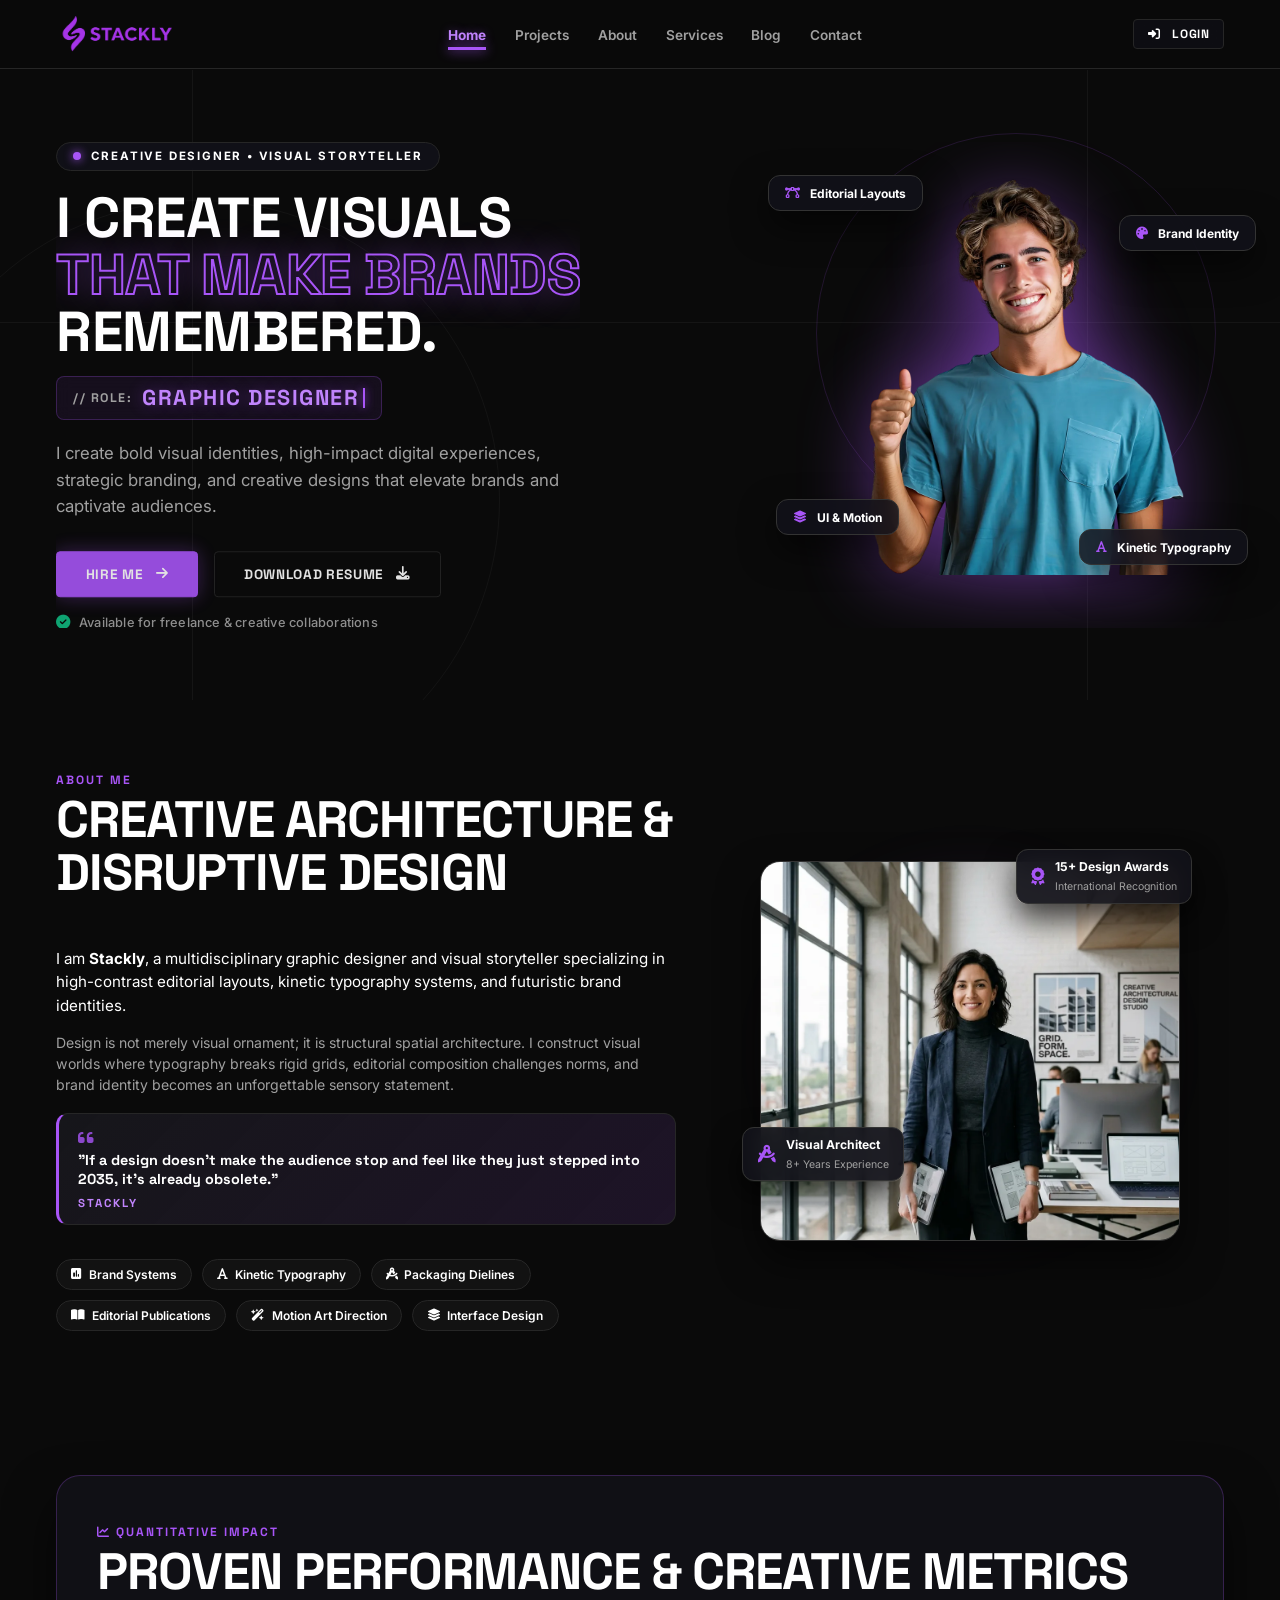
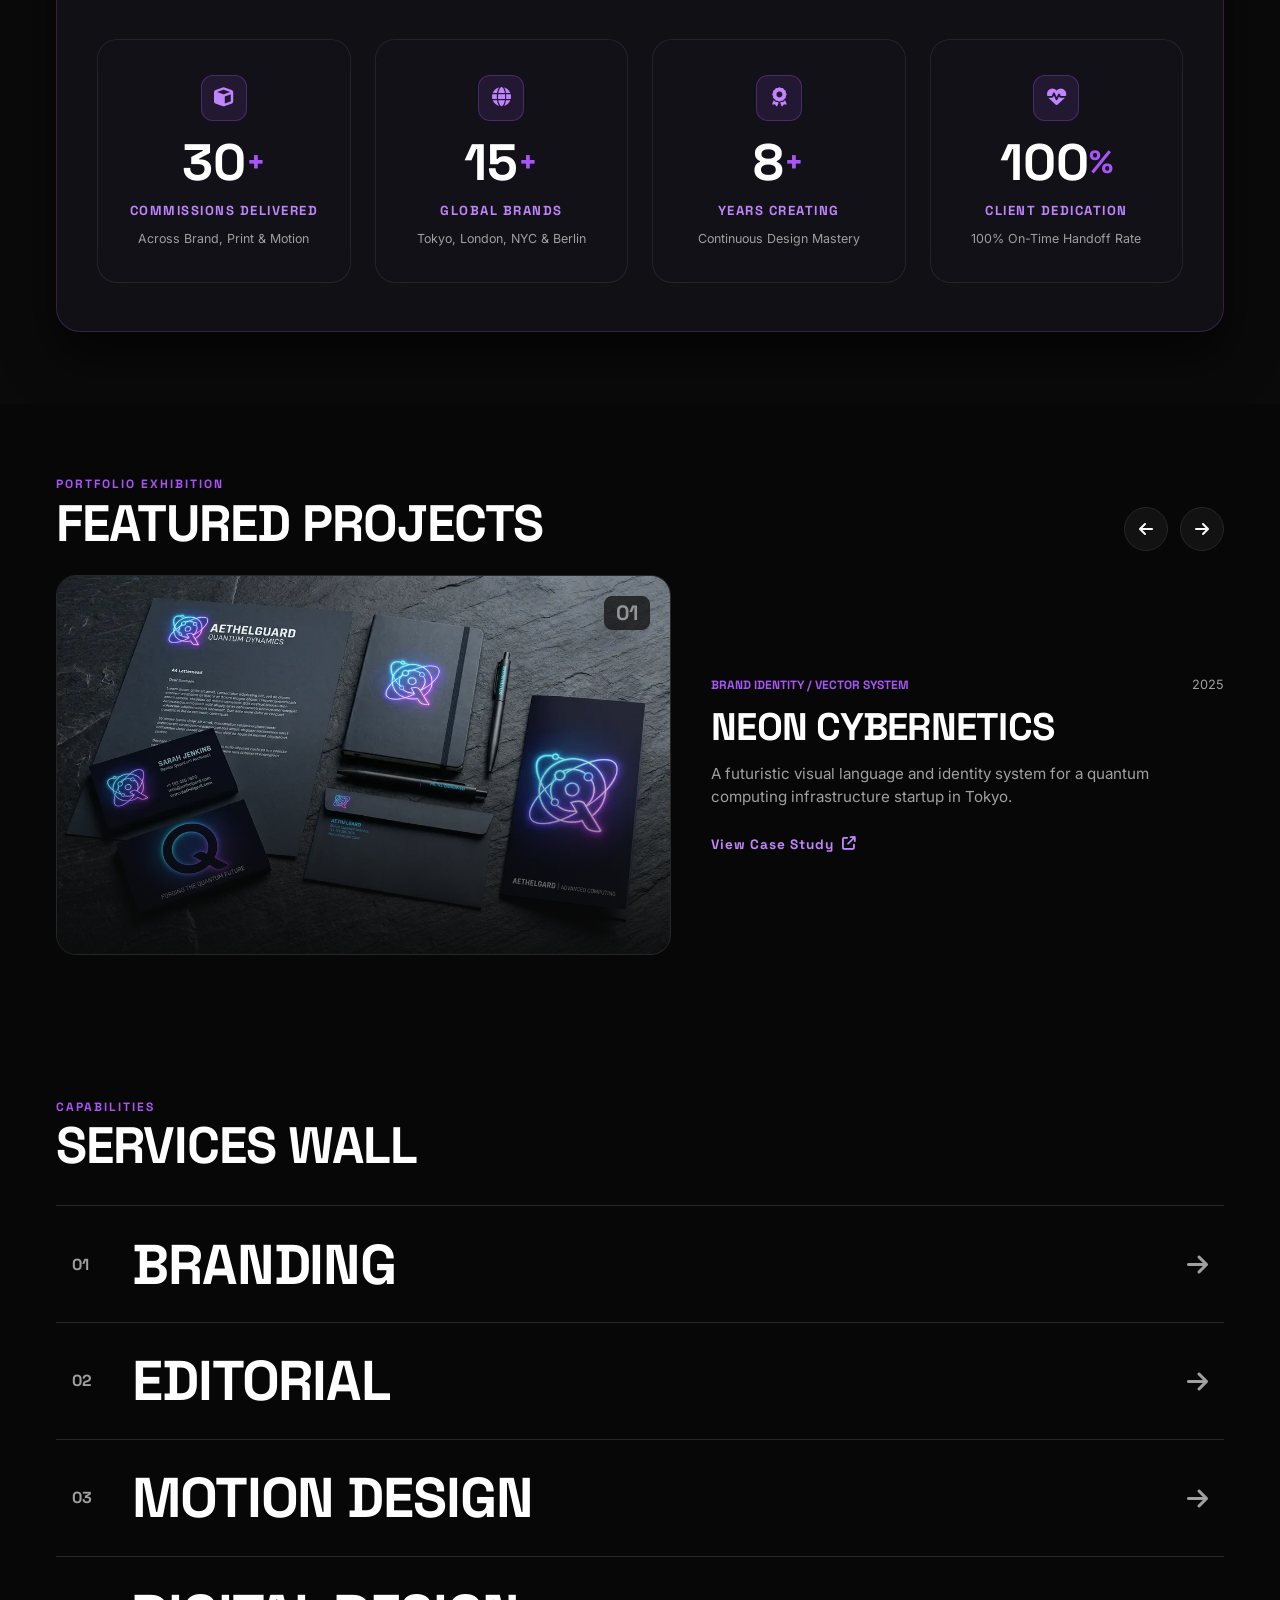
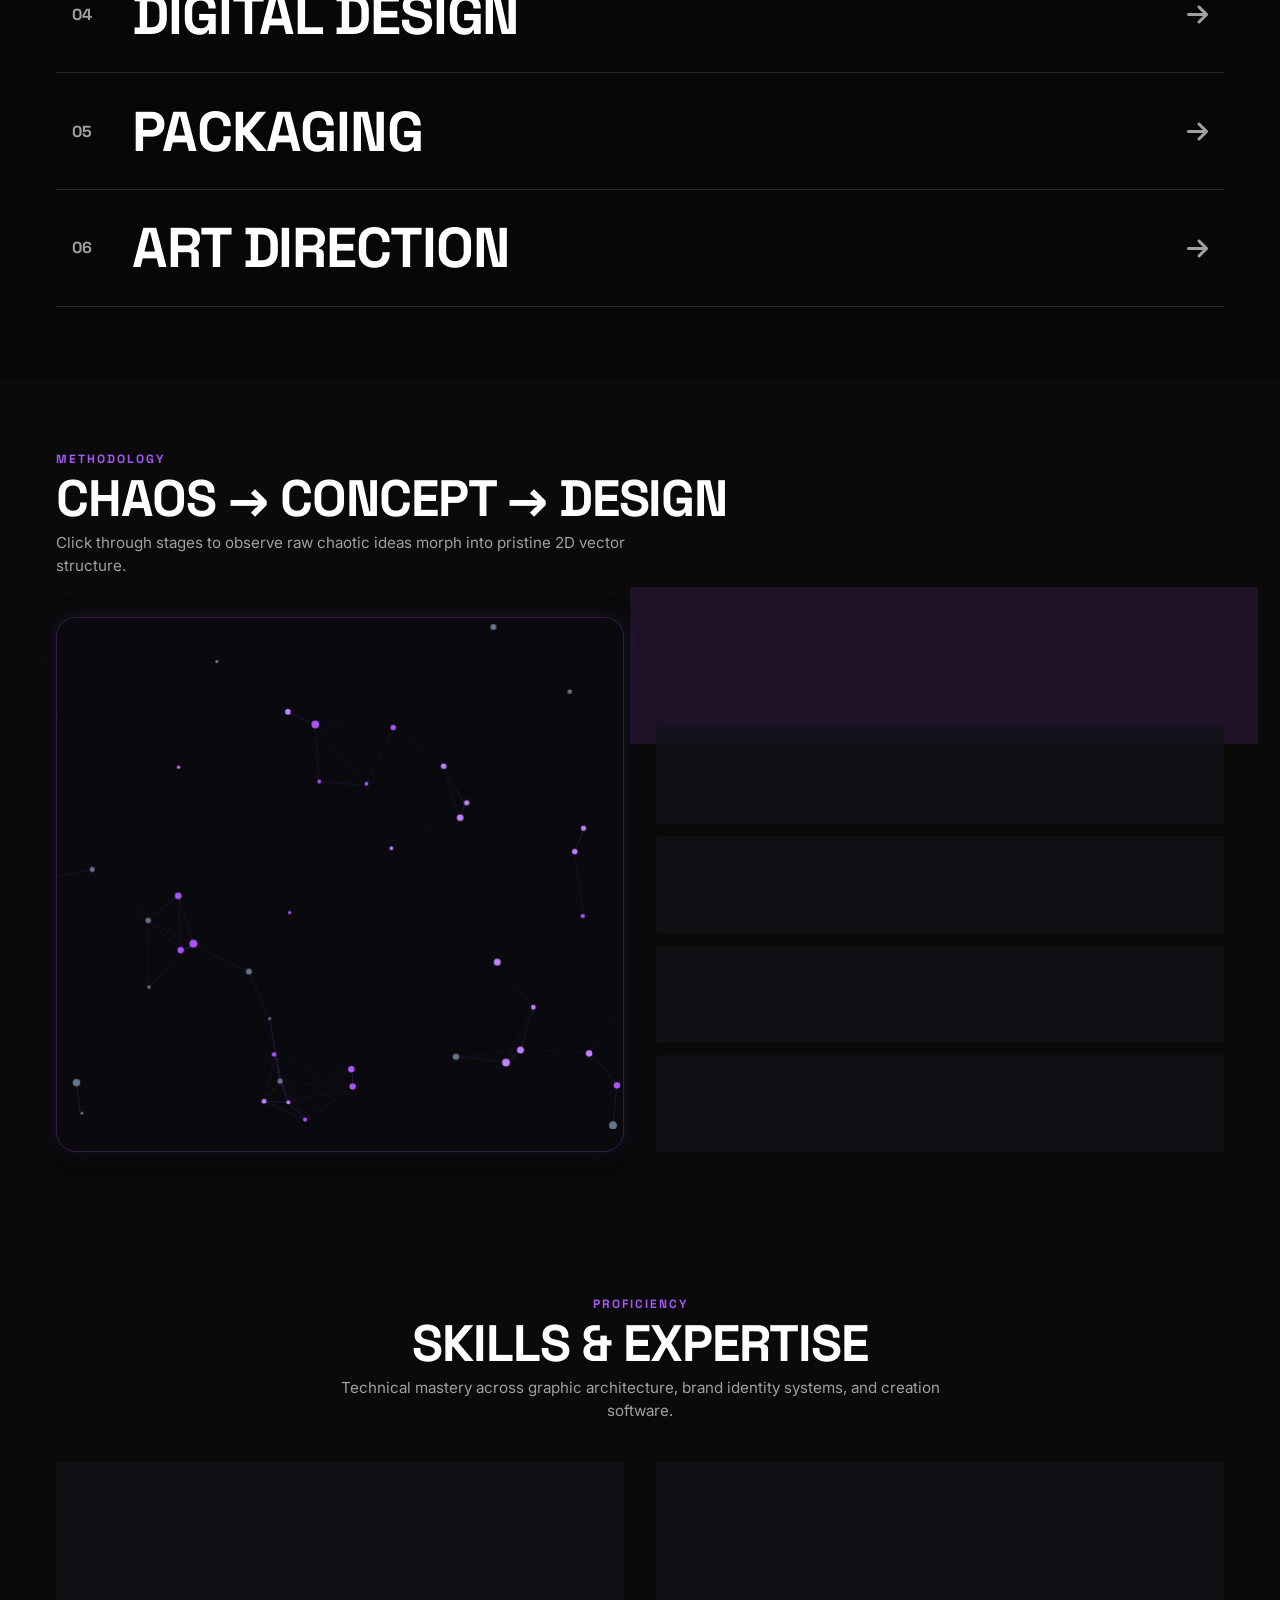
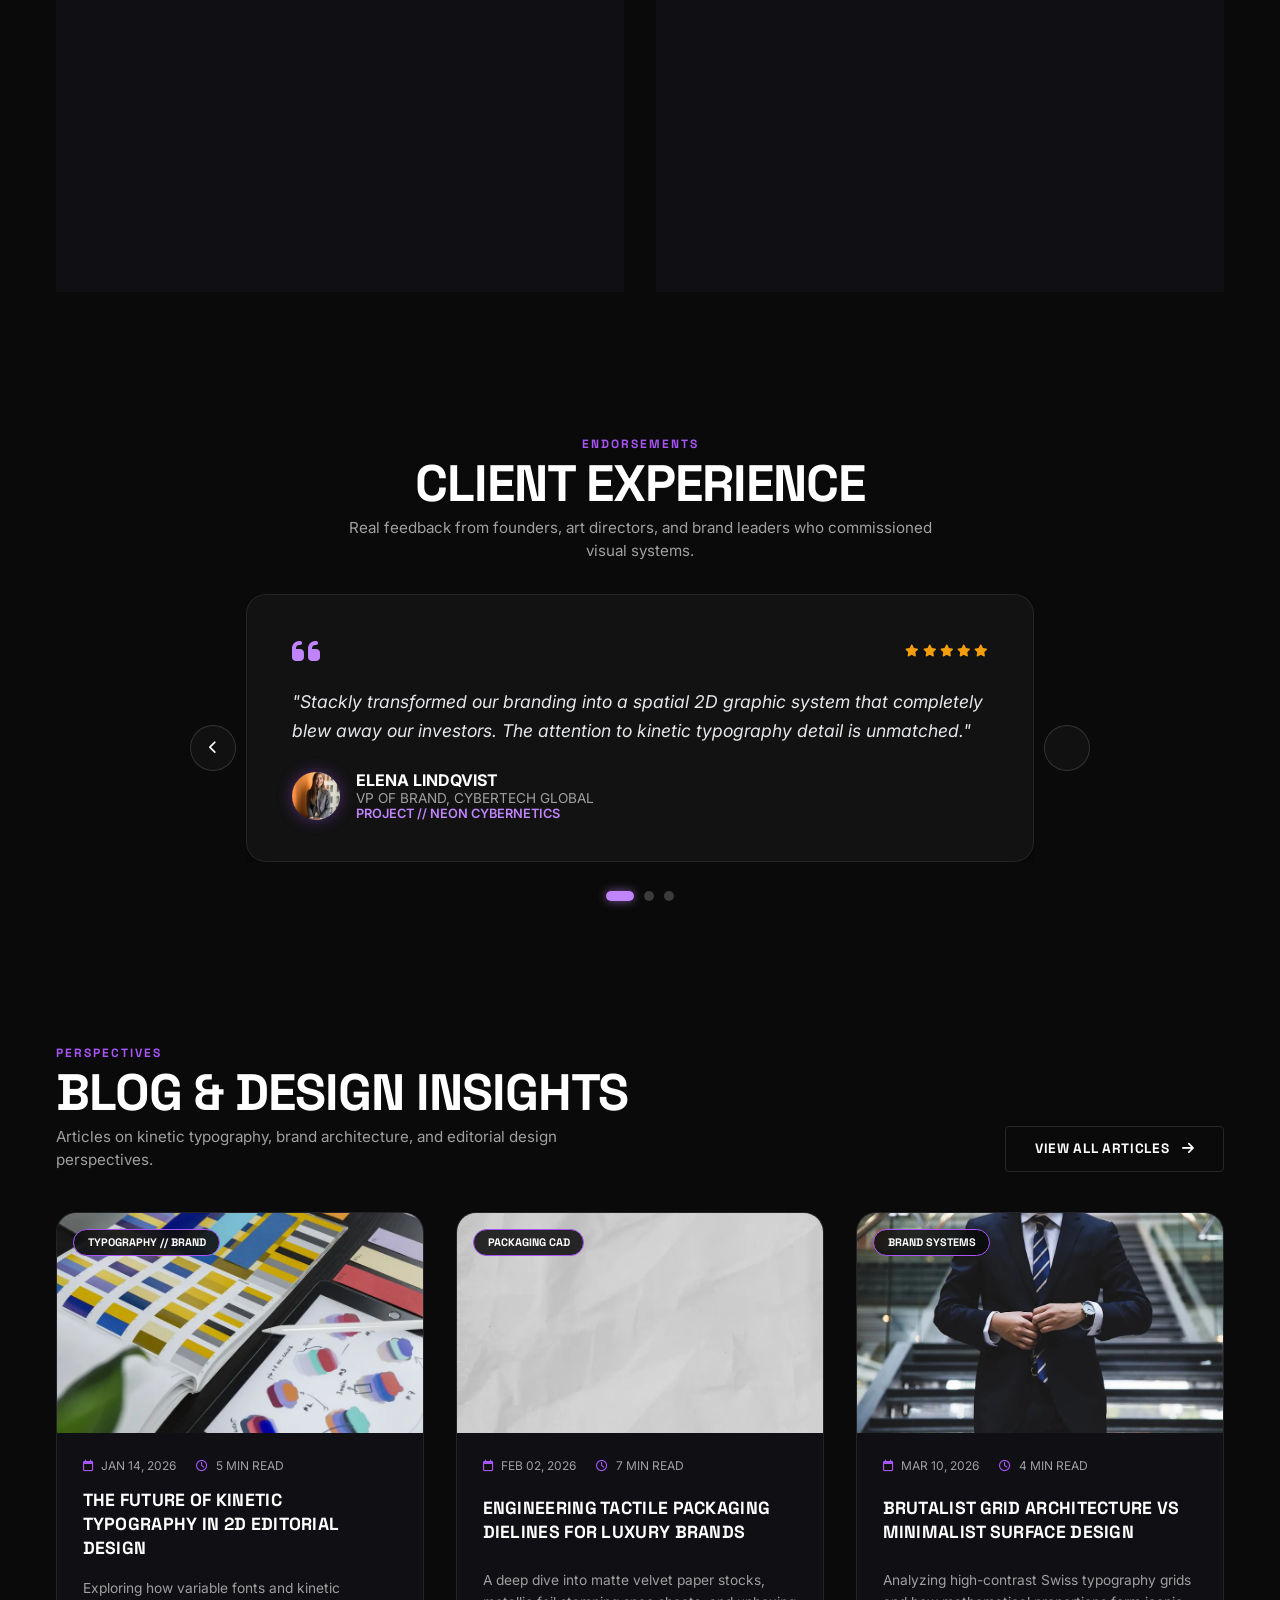
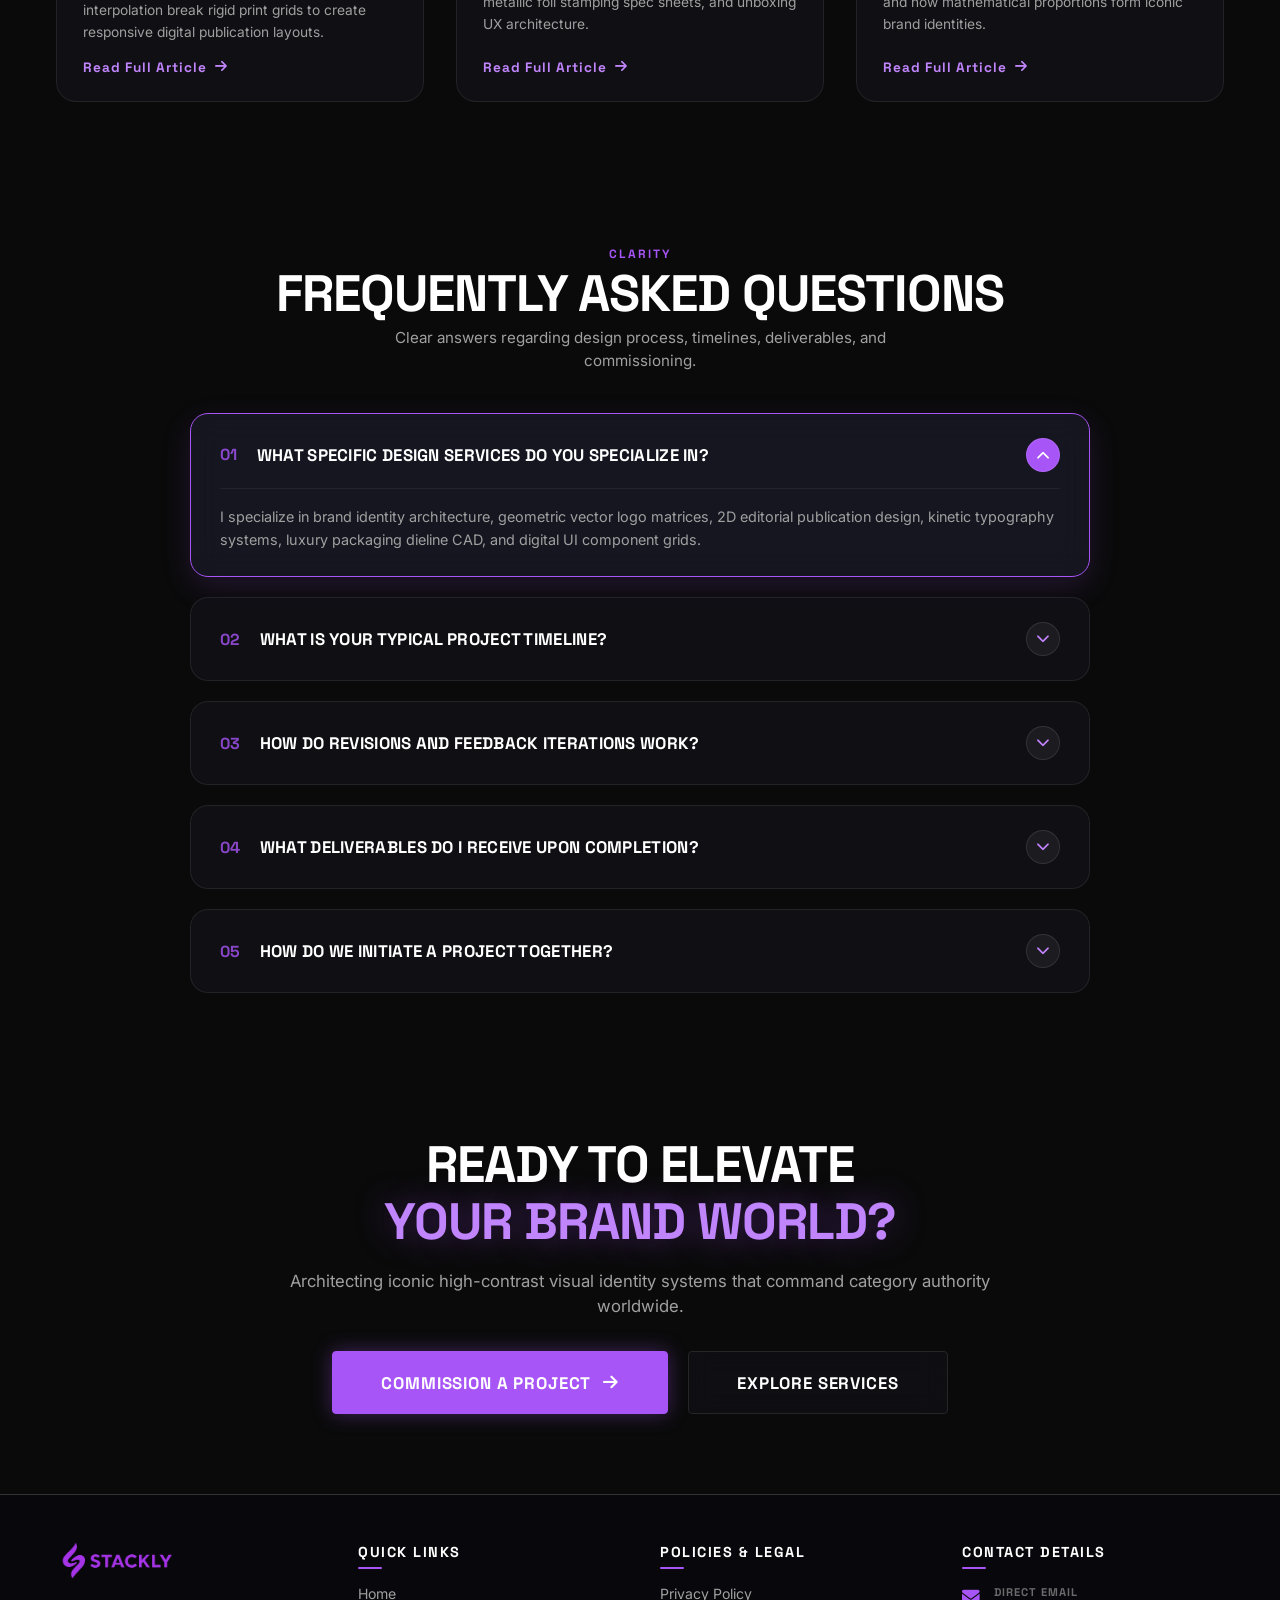
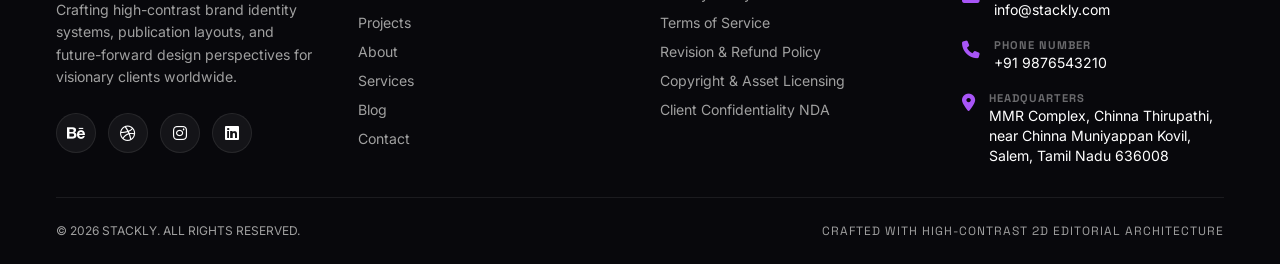
==== index.html @ db4572a6 "first commit" ====
<!DOCTYPE html>

<html class="dark" lang="en">
<head>
<meta charset="utf-8"/>
<meta content="width=device-width, initial-scale=1.0" name="viewport"/>
<title>STACKLY — 2D Editorial Graphic Designer &amp; Visual Storyteller</title>
<meta content="Portfolio of Stackly — Premium 2D Editorial Graphic Designer, Visual Storyteller, and Motion Architect. 100vh Fullscreen Design Exhibition." name="description"/>
<!-- Google Fonts: Space Grotesk (Display) & Inter (Body) -->
<link href="https://fonts.googleapis.com" rel="preconnect"/>
<link crossorigin="" href="https://fonts.gstatic.com" rel="preconnect"/>
<link href="https://fonts.googleapis.com/css2?family=Inter:wght@300;400;500;600;700;800&amp;family=Space+Grotesk:wght@400;500;600;700&amp;display=swap" rel="stylesheet"/>
<!-- FontAwesome Icons -->
<link href="https://cdnjs.cloudflare.com/ajax/libs/font-awesome/6.4.0/css/all.min.css" rel="stylesheet"/>
<!-- Main CSS -->
<link href="styles.css" rel="stylesheet"/>
<!-- GSAP & ScrollTrigger -->
<script src="https://cdnjs.cloudflare.com/ajax/libs/gsap/3.12.5/gsap.min.js"></script>
<script src="https://cdnjs.cloudflare.com/ajax/libs/gsap/3.12.5/ScrollTrigger.min.js"></script>
<link href="https://cdnjs.cloudflare.com/ajax/libs/aos/2.3.4/aos.css" rel="stylesheet"/>
</head>
<body>
<!-- PRELOADER -->
<div aria-hidden="true" class="preloader" id="preloader">
<div class="preloader-glow"></div>
<div class="preloader-content">
<div class="preloader-logo-wrapper">
<div class="preloader-ring"></div>
<img alt="STACKLY Logo" class="preloader-logo-img" src="assets/logo.webp"/>
</div>
<div class="preloader-title">STACKLY</div>
<div class="preloader-sub">CREATIVE STUDIO</div>
<div class="preloader-track">
<div class="preloader-fill" id="preloader-fill"></div>
</div>
<div class="preloader-counter" id="preloader-counter">0%</div>
</div>
<script>
      (function() {
        document.body.style.overflow = 'hidden';
        var fill = document.getElementById('preloader-fill');
        var counter = document.getElementById('preloader-counter');
        var preloader = document.getElementById('preloader');
        var start = Date.now();
        var duration = 2000;
        var done = false;

        function finish() {
          if (done) return;
          done = true;
          if (fill) fill.style.width = '100%';
          if (counter) counter.textContent = '100%';
          setTimeout(function() {
            if (preloader) preloader.classList.add('preloader-hidden');
            document.body.style.overflow = '';
            setTimeout(function() {
              if (preloader && preloader.parentNode) preloader.style.display = 'none';
            }, 600);
          }, 150);
        }

        function tick() {
          if (done) return;
          var elapsed = Date.now() - start;
          var pct = Math.min(100, Math.floor((elapsed / duration) * 100));
          if (fill) fill.style.width = pct + '%';
          if (counter) counter.textContent = pct + '%';
          if (pct < 100) {
            requestAnimationFrame(tick);
          } else {
            finish();
          }
        }
        requestAnimationFrame(tick);
        setTimeout(finish, 2200);
      })();
    </script>
</div>
<!-- Custom Kinetic Interactive Cursor -->
<div class="custom-cursor" id="custom-cursor"></div>
<div class="cursor-follower" id="cursor-follower">
<span class="cursor-label">EXPLORE</span>
</div>
<!-- NAVBAR -->
<header class="navbar" id="navbar">
<div class="nav-container">
      <a class="nav-logo magnetic-btn" href="index.html">
        <img alt="STACKLY" class="brand-logo-img" src="assets/logo.webp"/>
      </a>
      <nav class="nav-menu">
        <ul class="nav-links">
          <li><a class="nav-link active" data-magnetic="" href="index.html">Home</a></li>
          <li><a class="nav-link" data-magnetic="" href="projects.html">Projects</a></li>
          <li><a class="nav-link" data-magnetic="" href="about.html">About</a></li>
          <li><a class="nav-link" data-magnetic="" href="services.html">Services</a></li>
          <li><a class="nav-link" data-magnetic="" href="blog.html">Blog</a></li>
          <li><a class="nav-link" data-magnetic="" href="contact.html">Contact</a></li>
        </ul>
        <div class="nav-indicator"></div>
      </nav>
      <div class="nav-actions">
        <a class="btn btn-glass btn-sm magnetic-btn" data-cursor="hover" href="login.html">
          <i class="fa-solid fa-right-to-bracket"></i> Login
        </a>
        <button aria-label="Toggle Mobile Menu" class="hamburger-btn" id="hamburger-toggle">
          <span></span>
          <span></span>
          <span></span>
        </button>
      </div>
    </div>
  </header>
  <!-- MOBILE FULLSCREEN NAVIGATION OVERLAY -->
  <div class="mobile-nav-overlay" id="mobile-nav">
    <div class="mobile-nav-content">
      <div class="mobile-nav-header">
        <a class="nav-logo" href="index.html">
          <img src="assets/logo.webp" alt="STACKLY Logo" class="brand-logo-img"/>
        </a>
        <button class="close-mobile-btn" id="close-mobile-nav" aria-label="Close Navigation Menu">×</button>
      </div>
      <ul class="mobile-nav-links">
        <li><a class="mobile-link active" href="index.html">Home</a></li>
      <li><a class="mobile-link" href="projects.html">Projects</a></li>
      <li><a class="mobile-link" href="about.html">About</a></li>
      <li><a class="mobile-link" href="services.html">Services</a></li>
      <li><a class="mobile-link" href="blog.html">Blog</a></li>
      <li><a class="mobile-link" href="contact.html">Contact</a></li>
    </ul>
    <div class="mobile-nav-footer">
      <a href="login.html" class="mobile-login-btn">
        Login <i class="fa-solid fa-arrow-right"></i>
      </a>
    </div>
  </div>
</div>
<!-- MAIN SCROLL SNAP CONTAINER (EVERY SECTION IS 100VH & 100% WIDTH) -->
<main class="snap-container" id="main-content">
<!-- 01 — HERO SECTION (100VH) -->
<section class="snap-section hero-section" data-aos="fade-up" id="hero">
<!-- 2D Vector Graphic Background Grid -->
<div class="hero-2d-backdrop">
<div class="grid-line line-v1"></div>
<div class="grid-line line-v2"></div>
<div class="grid-line line-h1"></div>
<div class="vector-circle circle-1"></div>
<div class="vector-circle circle-2"></div>
</div>
<div class="hero-content">
<!-- Integrated Human PNG with transparent overlay parallax -->
<div class="hero-human-wrapper" id="hero-human-wrapper">
<div class="human-glow-backdrop"></div>
<img alt="Creative Director &amp; Visual Artist" class="hero-human-img" id="hero-human-img" loading="eager" src="assets/man3.webp"/>
<div class="human-depth-card floating-card-1">
<i class="fa-solid fa-bezier-curve card-icon"></i>
<span>Editorial Layouts</span>
</div>
<div class="human-depth-card floating-card-2">
<i class="fa-solid fa-font card-icon"></i>
<span>Kinetic Typography</span>
</div>
<div class="human-depth-card floating-card-3">
<i class="fa-solid fa-palette card-icon"></i>
<span>Brand Identity</span>
</div>
<div class="human-depth-card floating-card-4">
<i class="fa-solid fa-layer-group card-icon"></i>
<span>UI &amp; Motion</span>
</div>
</div>
<!-- Left Hero Content Block (Constrained Width) -->
<div class="hero-left-content">
<div class="hero-eyebrow reveal-label">
<span class="pulse-dot"></span>
<span class="eyebrow-text">CREATIVE DESIGNER • VISUAL STORYTELLER</span>
</div>
<div class="hero-typography-container">
<h1 class="hero-title kinetic-title">
<span class="title-line reveal-text">I CREATE VISUALS</span>
<span class="title-line title-accent reveal-text">THAT MAKE BRANDS</span>
<span class="title-line reveal-text">REMEMBERED.</span>
</h1>
</div>
<!-- Dynamic Typewriter Title Bar -->
<div class="hero-typing-bar reveal-paragraph">
<span class="typing-prefix">// ROLE:</span>
<span class="typing-box">
<span class="typing-text" id="hero-typing-text">GRAPHIC DESIGNER</span>
<span class="typing-cursor"></span>
</span>
</div>
<p class="hero-description reveal-paragraph">
            I create bold visual identities, high-impact digital experiences, strategic branding, and creative designs that elevate brands and captivate audiences.
          </p>
<div class="hero-cta-wrapper reveal-ctas">
<div class="hero-cta-group">
<a class="btn btn-primary magnetic-btn" data-cursor="hover" href="404.html">
<span>HIRE ME</span>
<i class="fa-solid fa-arrow-right"></i>
</a>
<a class="btn btn-outline magnetic-btn" data-cursor="hover" href="404.html" id="download-resume-btn">
<span>DOWNLOAD RESUME</span>
<i class="fa-solid fa-download"></i>
</a>
</div>
<div class="hero-supporting-text">
<i class="fa-solid fa-circle-check status-icon"></i>
<span>Available for freelance &amp; creative collaborations</span>
</div>
</div>
</div>
</div>
</section>
<!-- 02 — ABOUT SECTION (100VH SPLIT LAYOUT) -->
<section class="snap-section about-section" data-aos="fade-up" id="about">
<div class="section-container">
<div class="about-split-wrapper">
<!-- Left Side: Describe About Me -->
<div class="about-left-col">
<div class="section-header">
<span class="section-num">ABOUT ME</span>
<h2 class="section-title">CREATIVE ARCHITECTURE &amp; DISRUPTIVE DESIGN</h2>
</div>
<p class="about-bio-text">
              I am <strong>Stackly</strong>, a multidisciplinary graphic designer and visual storyteller specializing in high-contrast editorial layouts, kinetic typography systems, and futuristic brand identities.
            </p>
<p class="about-philosophy-text">
              Design is not merely visual ornament; it is structural spatial architecture. I construct visual worlds where typography breaks rigid grids, editorial composition challenges norms, and brand identity becomes an unforgettable sensory statement.
            </p>
<!-- Personal Statement Quote -->
<div class="about-quote-box">
<i class="fa-solid fa-quote-left quote-icon"></i>
<blockquote class="about-quote">
                "If a design doesn't make the audience stop and feel like they just stepped into 2035, it's already obsolete."
              </blockquote>
<span class="about-quote-author"> STACKLY</span>
</div>
<!-- Specialties Chips -->
<div class="about-specialties-block">
<div class="specialties-tags">
<span class="spec-tag"><i class="fa-solid fa-square-poll-vertical"></i> Brand Systems</span>
<span class="spec-tag"><i class="fa-solid fa-font"></i> Kinetic Typography</span>
<span class="spec-tag"><i class="fa-solid fa-compass-drafting"></i> Packaging Dielines</span>
<span class="spec-tag"><i class="fa-solid fa-book-open"></i> Editorial Publications</span>
<span class="spec-tag"><i class="fa-solid fa-wand-magic-sparkles"></i> Motion Art Direction</span>
<span class="spec-tag"><i class="fa-solid fa-layer-group"></i> Interface Design</span>
</div>
</div>
</div>
<!-- Right Side: Suitable Image Presentation -->
<div class="about-right-col">
<div class="about-image-wrapper">
<div class="about-image-backdrop"></div>
<div class="about-image-frame" data-aos="zoom-in" data-aos-delay="150">
<img alt="Elena Rostova in modern graphic design studio environment" class="about-profile-img" src="assets/hero-graphic-architect.webp"/>
</div>
<!-- Floating Accent Badges -->
<div class="about-badge badge-top-right">
<i class="fa-solid fa-award badge-icon"></i>
<div>
<strong>15+ Design Awards</strong>
<span>International Recognition</span>
</div>
</div>
<div class="about-badge badge-bottom-left">
<i class="fa-solid fa-compass-drafting badge-icon"></i>
<div>
<strong>Visual Architect</strong>
<span>8+ Years Experience</span>
</div>
</div>
</div>
</div>
</div>
</div>
</section>
<!-- STATS COUNTER BANNER SECTION (WITH COUNTING ANIMATION) -->
<section class="snap-section stats-banner-section" data-aos="fade-up" id="stats-counter-banner">
<div class="section-container">
<div class="stats-banner-wrapper glass-panel" data-aos="fade-up" data-aos-delay="100">
<div class="stats-banner-header text-center">
<span class="section-num"><i class="fa-solid fa-chart-line"></i> QUANTITATIVE IMPACT</span>
<h2 class="section-title">PROVEN PERFORMANCE &amp; CREATIVE METRICS</h2>
</div>
<div class="stats-counter-grid">
<div class="stat-counter-card glass-panel" data-aos="fade-up" data-aos-delay="200" data-cursor="hover">
<div class="stat-icon-wrap"><i class="fa-solid fa-cube"></i></div>
<div class="counter-number-wrap">
<span class="counter-num" data-target="30">0</span><span class="counter-plus">+</span>
</div>
<p class="counter-label">COMMISSIONS DELIVERED</p>
<span class="counter-sub">Across Brand, Print &amp; Motion</span>
</div>
<div class="stat-counter-card glass-panel" data-aos="fade-up" data-aos-delay="300" data-cursor="hover">
<div class="stat-icon-wrap"><i class="fa-solid fa-globe"></i></div>
<div class="counter-number-wrap">
<span class="counter-num" data-target="15">0</span><span class="counter-plus">+</span>
</div>
<p class="counter-label">GLOBAL BRANDS</p>
<span class="counter-sub">Tokyo, London, NYC &amp; Berlin</span>
</div>
<div class="stat-counter-card glass-panel" data-aos="fade-up" data-aos-delay="400" data-cursor="hover">
<div class="stat-icon-wrap"><i class="fa-solid fa-award"></i></div>
<div class="counter-number-wrap">
<span class="counter-num" data-target="8">0</span><span class="counter-plus">+</span>
</div>
<p class="counter-label">YEARS CREATING</p>
<span class="counter-sub">Continuous Design Mastery</span>
</div>
<div class="stat-counter-card glass-panel" data-aos="fade-up" data-aos-delay="100" data-cursor="hover">
<div class="stat-icon-wrap"><i class="fa-solid fa-heart-pulse"></i></div>
<div class="counter-number-wrap">
<span class="counter-num" data-target="100">0</span><span class="counter-plus">%</span>
</div>
<p class="counter-label">CLIENT DEDICATION</p>
<span class="counter-sub">100% On-Time Handoff Rate</span>
</div>
</div>
</div>
</div>
</section>
<!-- 03 — PROJECTS (100VH SLIDER) -->
<section class="snap-section projects-section" data-aos="fade-up" id="projects">
<div class="section-container">
<div class="projects-sticky-header">
<div>
<span class="section-num">PORTFOLIO EXHIBITION</span>
<h2 class="section-title">FEATURED PROJECTS</h2>
</div>
<div class="projects-nav-btns">
<button aria-label="Previous Project" class="proj-nav-btn" id="proj-prev"><i class="fa-solid fa-arrow-left"></i></button>
<button aria-label="Next Project" class="proj-nav-btn" id="proj-next"><i class="fa-solid fa-arrow-right"></i></button>
</div>
</div>
<div class="projects-slider-wrapper">
<div class="projects-slider" id="projects-slider">
<!-- Project 1 -->
<article class="project-slide active" data-aos="fade-up" data-aos-delay="100" data-project-id="1">
<div class="project-image-wrap" data-aos="zoom-in" data-aos-delay="150">
<img alt="Neon Cybernetics branding system and quantum tech logo matrix" class="project-img" src="assets/project-neon-cybernetics.webp"/>
<div class="project-overlay"></div>
<span class="project-num">01</span>
</div>
<div class="project-meta">
<div class="project-meta-top">
<span class="project-category">BRAND IDENTITY / VECTOR SYSTEM</span>
<span class="project-year">2025</span>
</div>
<h3 class="project-title">NEON CYBERNETICS</h3>
<p class="project-desc">A futuristic visual language and identity system for a quantum computing infrastructure startup in Tokyo.</p>
            <a href="404.html" class="btn-text">
              <span>View Case Study</span> <i class="fa-solid fa-arrow-up-right-from-square"></i>
            </a>
          </div>
        </article>
        <!-- Project 2 -->
        <article class="project-slide" data-aos="fade-up" data-aos-delay="200" data-project-id="2">
          <div class="project-image-wrap" data-aos="zoom-in" data-aos-delay="150">
            <img alt="Synthesis Editorial high-fashion publication and kinetic typography spread" class="project-img" src="assets/project-synthesis-editorial.webp"/>
            <div class="project-overlay"></div>
            <span class="project-num">02</span>
          </div>
          <div class="project-meta">
            <div class="project-meta-top">
              <span class="project-category">EDITORIAL / KINETIC TYPE</span>
              <span class="project-year">2025</span>
            </div>
            <h3 class="project-title">SYNTHESIS EDITORIAL</h3>
            <p class="project-desc">High-fashion printed magazine layout paired with kinetic typography display typefaces.</p>
            <a href="404.html" class="btn-text">
              <span>View Case Study</span> <i class="fa-solid fa-arrow-up-right-from-square"></i>
            </a>
          </div>
        </article>
        <!-- Project 3 -->
        <article class="project-slide" data-aos="fade-up" data-aos-delay="300" data-project-id="3">
          <div class="project-image-wrap" data-aos="zoom-in" data-aos-delay="150">
            <img alt="Kinetic Packaging luxury matte black box dielines with foil stamping" class="project-img" src="assets/project-kinetic-packaging.webp"/>
            <div class="project-overlay"></div>
            <span class="project-num">03</span>
          </div>
          <div class="project-meta">
            <div class="project-meta-top">
              <span class="project-category">PACKAGING / DIELINE ARCHITECTURE</span>
              <span class="project-year">2024</span>
            </div>
            <h3 class="project-title">KINETIC PACKAGING</h3>
            <p class="project-desc">Tactile matte black and violet foil box packaging design for luxury cyber-wear accessories.</p>
            <a href="404.html" class="btn-text">
              <span>View Case Study</span> <i class="fa-solid fa-arrow-up-right-from-square"></i>
            </a>
          </div>
        </article>
        <!-- Project 4 -->
        <article class="project-slide" data-aos="fade-up" data-aos-delay="400" data-project-id="4">
          <div class="project-image-wrap" data-aos="zoom-in" data-aos-delay="150">
            <img alt="Nebula UI dark mode SaaS component dashboard" class="project-img" src="assets/project-nebula-ui.webp"/>
            <div class="project-overlay"></div>
            <span class="project-num">04</span>
          </div>
          <div class="project-meta">
            <div class="project-meta-top">
              <span class="project-category">DIGITAL SCREEN / UI ARCHITECTURE</span>
              <span class="project-year">2024</span>
            </div>
            <h3 class="project-title">NEBULA DIGITAL SYSTEM</h3>
            <p class="project-desc">Dynamic generative dashboard layout system with dark mode high-contrast component design.</p>
            <a href="404.html" class="btn-text">
              <span>View Case Study</span> <i class="fa-solid fa-arrow-up-right-from-square"></i>
            </a>
          </div>
        </article>
        <!-- Project 5 -->
        <article class="project-slide" data-aos="fade-up" data-aos-delay="100" data-project-id="5">
          <div class="project-image-wrap" data-aos="zoom-in" data-aos-delay="150">
            <img alt="Metaverse Art Direction spatial exhibition staging" class="project-img" src="assets/project-metaverse-art.webp"/>
            <div class="project-overlay"></div>
            <span class="project-num">05</span>
          </div>
          <div class="project-meta">
            <div class="project-meta-top">
              <span class="project-category">ART DIRECTION / EXHIBITION</span>
              <span class="project-year">2026</span>
            </div>
            <h3 class="project-title">METAVERSE ART DIRECTION</h3>
            <p class="project-desc">Full 2D &amp; spatial graphic exhibition designed for digital art collectors worldwide.</p>
            <a href="404.html" class="btn-text">
              <span>View Case Study</span> <i class="fa-solid fa-arrow-up-right-from-square"></i>
            </a>
</div>
</article>
</div>
</div>
</div>
</section>
<!-- 05 — SERVICES (100VH KINETIC TYPOGRAPHY WALL) -->
<section class="snap-section services-section" data-aos="fade-up" id="services">
<div class="section-container">
<div class="section-header">
<span class="section-num">CAPABILITIES</span>
<h2 class="section-title">SERVICES WALL</h2>
</div>
<div class="kinetic-wall">
<!-- Service Item 1 -->
<div class="service-item" data-aos="fade-up" data-aos-delay="100" data-bg="assets/project_neon_cybernetics.webp">
<div class="service-header">
<span class="service-num">01</span>
<h3 class="service-title">BRANDING</h3>
<i class="fa-solid fa-arrow-right service-arrow"></i>
</div>
<div class="service-expand-content">
<p class="service-desc">Complete visual identities, geometric logo systems, brand guidelines, and spatial brand architecture.</p>
<div class="service-tags">
<span>Visual Identity</span> <span>Logo Matrix</span> <span>Brand Guidelines</span>
</div>
</div>
</div>
<!-- Service Item 2 -->
<div class="service-item" data-aos="fade-up" data-aos-delay="200" data-bg="assets/project_synthesis_editorial.webp">
<div class="service-header">
<span class="service-num">02</span>
<h3 class="service-title">EDITORIAL</h3>
<i class="fa-solid fa-arrow-right service-arrow"></i>
</div>
<div class="service-expand-content">
<p class="service-desc">High-end publication layouts, typography books, experimental zines, and print-to-digital layout systems.</p>
<div class="service-tags">
<span>Publication</span> <span>Typography</span> <span>Grid Architecture</span>
</div>
</div>
</div>
<!-- Service Item 3 -->
<div class="service-item" data-aos="fade-up" data-aos-delay="300" data-bg="assets/project_metaverse_art.webp">
<div class="service-header">
<span class="service-num">03</span>
<h3 class="service-title">MOTION DESIGN</h3>
<i class="fa-solid fa-arrow-right service-arrow"></i>
</div>
<div class="service-expand-content">
<p class="service-desc">Cinematic 2D animation, kinetic title sequences, broadcast graphics, and promotional teaser visualizers.</p>
<div class="service-tags">
<span>2D Animation</span> <span>Title Design</span> <span>Teaser Films</span>
</div>
</div>
</div>
<!-- Service Item 4 -->
<div class="service-item" data-aos="fade-up" data-aos-delay="400" data-bg="assets/project_nebula_ui.webp">
<div class="service-header">
<span class="service-num">04</span>
<h3 class="service-title">DIGITAL DESIGN</h3>
<i class="fa-solid fa-arrow-right service-arrow"></i>
</div>
<div class="service-expand-content">
<p class="service-desc">Interactive UI/UX design systems, dark-mode websites, graphic interfaces, and digital design guides.</p>
<div class="service-tags">
<span>UI Systems</span> <span>Interface Design</span> <span>Grid Systems</span>
</div>
</div>
</div>
<!-- Service Item 5 -->
<div class="service-item" data-aos="fade-up" data-aos-delay="100" data-bg="assets/project_kinetic_packaging.webp">
<div class="service-header">
<span class="service-num">05</span>
<h3 class="service-title">PACKAGING</h3>
<i class="fa-solid fa-arrow-right service-arrow"></i>
</div>
<div class="service-expand-content">
<p class="service-desc">Luxury product packaging, structural dielines, matte texture finishes, and custom box unboxing journeys.</p>
<div class="service-tags">
<span>Structural Dielines</span> <span>Foil Finishing</span> <span>Unboxing UX</span>
</div>
</div>
</div>
<!-- Service Item 6 -->
<div class="service-item" data-aos="fade-up" data-aos-delay="200" data-bg="assets/project_metaverse_art.webp">
<div class="service-header">
<span class="service-num">06</span>
<h3 class="service-title">ART DIRECTION</h3>
<i class="fa-solid fa-arrow-right service-arrow"></i>
</div>
<div class="service-expand-content">
<p class="service-desc">Comprehensive visual storytelling, digital campaign direction, photoshoot staging, and aesthetic strategy.</p>
<div class="service-tags">
<span>Campaign Direction</span> <span>Visual Strategy</span> <span>Graphic Staging</span>
</div>
</div>
</div>
</div>
<div class="service-backdrop-preview" id="service-preview"></div>
</div>
</section>
<!-- 06 — CREATIVE PROCESS (100VH INTERACTIVE 2D CANVASTIMELINE) -->
<section class="snap-section process-section" data-aos="fade-up" id="process">
<div class="section-container">
<div class="section-header">
<span class="section-num"> METHODOLOGY</span>
<h2 class="section-title">CHAOS → CONCEPT → DESIGN</h2>
<p class="section-subtitle">Click through stages to observe raw chaotic ideas morph into pristine 2D vector structure.</p>
</div>
<div class="process-interactive-wrap">
<canvas class="process-canvas" id="process-canvas"></canvas>
<div class="process-stages-nav">
<div class="stage-step active" data-aos="fade-up" data-aos-delay="100" data-stage="1">
<span class="step-num">01</span>
<span class="step-title">RESEARCH</span>
<p class="step-desc">Gathering raw chaotic data, moodboards &amp; conceptual fragments.</p>
</div>
<div class="stage-step" data-aos="fade-up" data-aos-delay="200" data-stage="2">
<span class="step-num">02</span>
<span class="step-title">CONCEPT</span>
<p class="step-desc">Structuring particles into geometric wireframes and mathematical grids.</p>
</div>
<div class="stage-step" data-aos="fade-up" data-aos-delay="300" data-stage="3">
<span class="step-num">03</span>
<span class="step-title">DESIGN</span>
<p class="step-desc">Applying vector surfaces, kinetic typography, and high-contrast forms.</p>
</div>
<div class="stage-step" data-aos="fade-up" data-aos-delay="400" data-stage="4">
<span class="step-num">04</span>
<span class="step-title">REFINE</span>
<p class="step-desc">Polishing contrast, vector precision, and violet accents.</p>
</div>
<div class="stage-step" data-aos="fade-up" data-aos-delay="100" data-stage="5">
<span class="step-num">05</span>
<span class="step-title">DELIVER</span>
<p class="step-desc">Final pristine interactive graphic design exhibition asset.</p>
</div>
</div>
</div>
</div>
</section>
<!-- 07 — SKILLS & EXPERTISE SECTION -->
<section class="snap-section skills-section" data-aos="fade-up" id="skills">
<div class="section-container">
<div class="section-header text-center">
<span class="section-num"> PROFICIENCY</span>
<h2 class="section-title">SKILLS &amp; EXPERTISE</h2>
<p class="section-subtitle">Technical mastery across graphic architecture, brand identity systems, and creation software.</p>
</div>
<div class="skills-main-grid">
<!-- Column 1: Core Design Disciplines -->
<div class="skills-col glass-panel" data-aos="fade-up" data-aos-delay="200">
<h3 class="skills-col-title"><i class="fa-solid fa-layer-group"></i> DESIGN DISCIPLINES</h3>
<div class="skill-bar-list">
<div class="skill-item">
<div class="skill-info">
<span class="skill-name">Brand Identity Architecture</span>
<span class="skill-pct">98%</span>
</div>
<div class="skill-progress-bar"><div class="skill-fill" style="width: 98%;"></div></div>
</div>
<div class="skill-item">
<div class="skill-info">
<span class="skill-name">2D Editorial &amp; Publication Design</span>
<span class="skill-pct">96%</span>
</div>
<div class="skill-progress-bar"><div class="skill-fill" style="width: 96%;"></div></div>
</div>
<div class="skill-item">
<div class="skill-info">
<span class="skill-name">Kinetic Typography Systems</span>
<span class="skill-pct">95%</span>
</div>
<div class="skill-progress-bar"><div class="skill-fill" style="width: 95%;"></div></div>
</div>
<div class="skill-item">
<div class="skill-info">
<span class="skill-name">Structural Packaging Dielines</span>
<span class="skill-pct">92%</span>
</div>
<div class="skill-progress-bar"><div class="skill-fill" style="width: 92%;"></div></div>
</div>
<div class="skill-item">
<div class="skill-info">
<span class="skill-name">Digital UI/UX Component Systems</span>
<span class="skill-pct">94%</span>
</div>
<div class="skill-progress-bar"><div class="skill-fill" style="width: 94%;"></div></div>
</div>
<div class="skill-item">
<div class="skill-info">
<span class="skill-name">3D Motion Graphics &amp; Animation</span>
<span class="skill-pct">91%</span>
</div>
<div class="skill-progress-bar"><div class="skill-fill" style="width: 91%;"></div></div>
</div>
</div>
</div>
<!-- Column 2: Creative Software Workbench -->
<div class="skills-col glass-panel" data-aos="fade-up" data-aos-delay="300">
<h3 class="skills-col-title"><i class="fa-solid fa-laptop-code"></i> SOFTWARE WORKBENCH</h3>
<div class="skills-chips-grid">
<div class="skill-card-box">
<i class="fa-solid fa-bezier-curve s-ico"></i>
<div class="s-detail">
<strong>ADOBE ILLUSTRATOR</strong>
<span>Vector Systems &amp; Logo Matrices</span>
</div>
<span class="s-level">MASTER</span>
</div>
<div class="skill-card-box">
<i class="fa-solid fa-image s-ico"></i>
<div class="s-detail">
<strong>ADOBE PHOTOSHOP</strong>
<span>Composition &amp; Retouching</span>
</div>
<span class="s-level">EXPERT</span>
</div>
<div class="skill-card-box">
<i class="fa-solid fa-pen-nib s-ico"></i>
<div class="s-detail">
<strong>FIGMA</strong>
<span>UI Systems &amp; Component Grids</span>
</div>
<span class="s-level">EXPERT</span>
</div>
<div class="skill-card-box">
<i class="fa-solid fa-film s-ico"></i>
<div class="s-detail">
<strong>AFTER EFFECTS</strong>
<span>Kinetic Motion &amp; Animation</span>
</div>
<span class="s-level">ADVANCED</span>
</div>
<div class="skill-card-box">
<i class="fa-solid fa-book-open s-ico"></i>
<div class="s-detail">
<strong>ADOBE INDESIGN</strong>
<span>Editorial Layouts &amp; Print Books</span>
</div>
<span class="s-level">EXPERT</span>
</div>
<div class="skill-card-box">
<i class="fa-solid fa-cube s-ico"></i>
<div class="s-detail">
<strong>BLENDER &amp; C4D</strong>
<span>3D Graphic Asset Staging</span>
</div>
<span class="s-level">ADVANCED</span>
</div>
</div>
</div>
</div>
</div>
</section>
<!-- 08 — CLIENT EXPERIENCE (100VH TESTIMONIALS) -->
<section class="snap-section testimonials-section" data-aos="fade-up" id="testimonials">
<div class="section-container">
<div class="section-header text-center" data-aos="fade-up">
<span class="section-num"> ENDORSEMENTS</span>
<h2 class="section-title">CLIENT EXPERIENCE</h2>
<p class="section-subtitle">Real feedback from founders, art directors, and brand leaders who commissioned visual systems.</p>
</div>
<div class="testimonial-slider-wrapper" data-aos="fade-up" data-aos-delay="100" id="home-testimonial-wrapper">
<button aria-label="Previous Testimonial" class="slider-arrow-btn prev-btn" id="home-t-prev">
<i class="fa-solid fa-chevron-left"></i>
</button>
<div class="testimonial-slides-container">
<!-- Slide 1 -->
<div class="testimonial-slide active">
<div class="testimonial-card-slider">
<div class="testimonial-header" style="display:flex; justify-content:space-between; align-items:center; margin-bottom:1.2rem;">
<i class="fa-solid fa-quote-left quote-mark" style="font-size:2rem; color:var(--accent-light,#C084FC);"></i>
<div class="client-rating" style="color:#F59E0B;">
<i class="fa-solid fa-star"></i><i class="fa-solid fa-star"></i><i class="fa-solid fa-star"></i><i class="fa-solid fa-star"></i><i class="fa-solid fa-star"></i>
</div>
</div>
<p class="testimonial-quote" style="font-size:1.1rem; line-height:1.7; color:#E5E7EB; margin-bottom:1.5rem; font-style:italic;">
            "Stackly transformed our branding into a spatial 2D graphic system that completely blew away our investors. The attention to kinetic typography detail is unmatched."
          </p>
<div class="testimonial-footer" style="display:flex; align-items:center; gap:1rem;">
<img src="assets/avatar-elena-rostova.webp" alt="Elena Lindqvist" class="client-avatar" style="width:48px; height:48px; border-radius:50%; object-fit:cover;">
<div class="client-details">
<strong style="color:#FFF; display:block; font-size:1rem;">ELENA LINDQVIST</strong>
<span style="color:var(--text-secondary); font-size:0.85rem; display:block;">VP OF BRAND, CYBERTECH GLOBAL</span>
<span class="project-ref" style="color:var(--accent-light); font-size:0.8rem; font-weight:600;">PROJECT // NEON CYBERNETICS</span>
</div>
</div>
</div>
</div>
<!-- Slide 2 -->
<div class="testimonial-slide">
<div class="testimonial-card-slider">
<div class="testimonial-header" style="display:flex; justify-content:space-between; align-items:center; margin-bottom:1.2rem;">
<i class="fa-solid fa-quote-left quote-mark" style="font-size:2rem; color:var(--accent-light,#C084FC);"></i>
<div class="client-rating" style="color:#F59E0B;">
<i class="fa-solid fa-star"></i><i class="fa-solid fa-star"></i><i class="fa-solid fa-star"></i><i class="fa-solid fa-star"></i><i class="fa-solid fa-star"></i>
</div>
</div>
<p class="testimonial-quote" style="font-size:1.1rem; line-height:1.7; color:#E5E7EB; margin-bottom:1.5rem; font-style:italic;">
            "Working with Stackly on Synthesis Editorial was effortless. The display typography design and tactile packaging layout brought our luxury publication to a global level."
          </p>
<div class="testimonial-footer" style="display:flex; align-items:center; gap:1rem;">
<img src="assets/avatar-marcus-thorne.webp" alt="Marcus Thorne" class="client-avatar" style="width:48px; height:48px; border-radius:50%; object-fit:cover;">
<div class="client-details">
<strong style="color:#FFF; display:block; font-size:1rem;">MARCUS THORNE</strong>
<span style="color:var(--text-secondary); font-size:0.85rem; display:block;">EDITOR-IN-CHIEF, NOIR MAGAZINE</span>
<span class="project-ref" style="color:var(--accent-light); font-size:0.8rem; font-weight:600;">PROJECT // SYNTHESIS EDITORIAL</span>
</div>
</div>
</div>
</div>
<!-- Slide 3 -->
<div class="testimonial-slide">
<div class="testimonial-card-slider">
<div class="testimonial-header" style="display:flex; justify-content:space-between; align-items:center; margin-bottom:1.2rem;">
<i class="fa-solid fa-quote-left quote-mark" style="font-size:2rem; color:var(--accent-light,#C084FC);"></i>
<div class="client-rating" style="color:#F59E0B;">
<i class="fa-solid fa-star"></i><i class="fa-solid fa-star"></i><i class="fa-solid fa-star"></i><i class="fa-solid fa-star"></i><i class="fa-solid fa-star"></i>
</div>
</div>
<p class="testimonial-quote" style="font-size:1.1rem; line-height:1.7; color:#E5E7EB; margin-bottom:1.5rem; font-style:italic;">
            "The Nebula UI dark mode component system delivered by Stackly revolutionized our SaaS dashboard user retention by over 40%. Pure design mastery."
          </p>
<div class="testimonial-footer" style="display:flex; align-items:center; gap:1rem;">
<img src="assets/avatar-sophia-chen.webp" alt="Sophia Chen" class="client-avatar" style="width:48px; height:48px; border-radius:50%; object-fit:cover;">
<div class="client-details">
<strong style="color:#FFF; display:block; font-size:1rem;">SOPHIA CHEN</strong>
<span style="color:var(--text-secondary); font-size:0.85rem; display:block;">PRODUCT LEAD, NEBULA SAAS</span>
<span class="project-ref" style="color:var(--accent-light); font-size:0.8rem; font-weight:600;">PROJECT // NEBULA UI SYSTEM</span>
</div>
</div>
</div>
</div>
</div>
<button aria-label="Next Testimonial" class="slider-arrow-btn next-btn" id="home-t-next">
</button>
<div class="slider-dots-nav">
<span class="slider-dot active" data-index="0"></span>
<span class="slider-dot" data-index="1"></span>
<span class="slider-dot" data-index="2"></span>
</div>
</div>
</div>
</section>
<!-- 10 — BLOG INSIGHTS SECTION -->
<section class="snap-section blog-insights-section" data-aos="fade-up" id="blog-insights">
<div class="section-container">
<div class="section-header-flex">
<div>
<span class="section-num"> PERSPECTIVES</span>
<h2 class="section-title">BLOG &amp; DESIGN INSIGHTS</h2>
<p class="section-subtitle">Articles on kinetic typography, brand architecture, and editorial design perspectives.</p>
</div>
<a class="btn btn-outline magnetic-btn" data-cursor="hover" href="blog.html">
<span>VIEW ALL ARTICLES</span> <i class="fa-solid fa-arrow-right"></i>
</a>
</div>
<div class="home-blog-grid">
<!-- Article 1 -->
<article class="home-blog-card glass-panel" data-aos="fade-up" data-aos-delay="400" data-cursor="hover">
<div class="h-blog-img-wrap" data-aos="zoom-in" data-aos-delay="150">
<img alt="The Future of Kinetic Typography in 2D Editorial Design preview" class="h-blog-img" src="assets/blog-kinetic-typography.webp"/>
<span class="h-blog-tag">TYPOGRAPHY // BRAND</span>
</div>
<div class="h-blog-content">
<div class="h-blog-meta">
<span class="h-blog-date"><i class="fa-regular fa-calendar"></i> JAN 14, 2026</span>
<span class="h-blog-read"><i class="fa-regular fa-clock"></i> 5 MIN READ</span>
</div>
<h3 class="h-blog-title">The Future of Kinetic Typography in 2D Editorial Design</h3>
<p class="h-blog-excerpt">Exploring how variable fonts and kinetic interpolation break rigid print grids to create responsive digital publication layouts.</p>
<a class="btn-text" href="404.html">
<span>Read Full Article</span> <i class="fa-solid fa-arrow-right"></i>
</a>
</div>
</article>
<!-- Article 2 -->
<article class="home-blog-card glass-panel" data-aos="fade-up" data-aos-delay="100" data-cursor="hover">
<div class="h-blog-img-wrap" data-aos="zoom-in" data-aos-delay="150">
<img alt="Engineering Tactile Packaging Dielines for Luxury Brands preview" class="h-blog-img" src="assets/blog-packaging-dielines.webp"/>
<span class="h-blog-tag">PACKAGING CAD</span>
</div>
<div class="h-blog-content">
<div class="h-blog-meta">
<span class="h-blog-date"><i class="fa-regular fa-calendar"></i> FEB 02, 2026</span>
<span class="h-blog-read"><i class="fa-regular fa-clock"></i> 7 MIN READ</span>
</div>
<h3 class="h-blog-title">Engineering Tactile Packaging Dielines for Luxury Brands</h3>
<p class="h-blog-excerpt">A deep dive into matte velvet paper stocks, metallic foil stamping spec sheets, and unboxing UX architecture.</p>
<a class="btn-text" href="404.html">
<span>Read Full Article</span> <i class="fa-solid fa-arrow-right"></i>
</a>
</div>
</article>
<!-- Article 3 -->
<article class="home-blog-card glass-panel" data-aos="fade-up" data-aos-delay="200" data-cursor="hover">
<div class="h-blog-img-wrap" data-aos="zoom-in" data-aos-delay="150">
<img alt="Brutalist Grid Architecture vs Minimalist Surface Design preview" class="h-blog-img" src="assets/blog-brutalist-grid.webp"/>
<span class="h-blog-tag">BRAND SYSTEMS</span>
</div>
<div class="h-blog-content">
<div class="h-blog-meta">
<span class="h-blog-date"><i class="fa-regular fa-calendar"></i> MAR 10, 2026</span>
<span class="h-blog-read"><i class="fa-regular fa-clock"></i> 4 MIN READ</span>
</div>
<h3 class="h-blog-title">Brutalist Grid Architecture vs Minimalist Surface Design</h3>
<p class="h-blog-excerpt">Analyzing high-contrast Swiss typography grids and how mathematical proportions form iconic brand identities.</p>
<a class="btn-text" href="404.html">
<span>Read Full Article</span> <i class="fa-solid fa-arrow-right"></i>
</a>
</div>
</article>
</div>
</div>
</section>
<!-- 11 — FAQ SECTION -->
<section class="snap-section faq-section" data-aos="fade-up" id="faq">
<div class="section-container">
<div class="section-header text-center">
<span class="section-num"> CLARITY</span>
<h2 class="section-title">FREQUENTLY ASKED QUESTIONS</h2>
<p class="section-subtitle">Clear answers regarding design process, timelines, deliverables, and commissioning.</p>
</div>
<div class="faq-accordion-wrapper">
<!-- FAQ Item 1 -->
<div class="redesigned-faq-card glass-panel active" data-aos="fade-up" data-aos-delay="100">
<div class="faq-question-head">
<span class="faq-number">01</span>
<h4>What specific design services do you specialize in?</h4>
<div class="faq-toggle-ico"><i class="fa-solid fa-chevron-down"></i></div>
</div>
<div class="faq-answer">
<p>I specialize in brand identity architecture, geometric vector logo matrices, 2D editorial publication design, kinetic typography systems, luxury packaging dieline CAD, and digital UI component grids.</p>
</div>
</div>
<!-- FAQ Item 2 -->
<div class="redesigned-faq-card glass-panel" data-aos="fade-up" data-aos-delay="200">
<div class="faq-question-head">
<span class="faq-number">02</span>
<h4>What is your typical project timeline?</h4>
<div class="faq-toggle-ico"><i class="fa-solid fa-chevron-down"></i></div>
</div>
<div class="faq-answer">
<p>Timelines depend on scope. Focused packaging dielines or logo packages take approximately 2–3 weeks, while comprehensive brand identity systems, publication books, and motion campaign directions take 4–6 weeks.</p>
</div>
</div>
<!-- FAQ Item 3 -->
<div class="redesigned-faq-card glass-panel" data-aos="fade-up" data-aos-delay="300">
<div class="faq-question-head">
<span class="faq-number">03</span>
<h4>How do revisions and feedback iterations work?</h4>
<div class="faq-toggle-ico"><i class="fa-solid fa-chevron-down"></i></div>
</div>
<div class="faq-answer">
<p>Every commission includes 2 to 3 structured revision rounds. We review interactive PDF proofs, vector wireframe sheets, and high-resolution mockups to refine every kerning detail and color ratio before final file delivery.</p>
</div>
</div>
<!-- FAQ Item 4 -->
<div class="redesigned-faq-card glass-panel" data-aos="fade-up" data-aos-delay="400">
<div class="faq-question-head">
<span class="faq-number">04</span>
<h4>What deliverables do I receive upon completion?</h4>
<div class="faq-toggle-ico"><i class="fa-solid fa-chevron-down"></i></div>
</div>
<div class="faq-answer">
<p>You receive complete production asset vaults including editable SVG/EPS vector source files, high-resolution CMYK print dieline PDFs, font usage guidelines, digital WebGL assets, and full copyright ownership handoff.</p>
</div>
</div>
<!-- FAQ Item 5 -->
<div class="redesigned-faq-card glass-panel" data-aos="fade-up" data-aos-delay="100">
<div class="faq-question-head">
<span class="faq-number">05</span>
<h4>How do we initiate a project together?</h4>
<div class="faq-toggle-ico"><i class="fa-solid fa-chevron-down"></i></div>
</div>
<div class="faq-answer">
<p>Simply click the "Start a Project" button or email info@stackly.com with your project scope, target timeline, and estimated budget. I will review your requirements and respond within 24 hours with a custom proposal.</p>
</div>
</div>
</div>
</div>
</section>
<!-- HOME CTA BANNER SECTION -->
<section class="snap-section blog-cta-section" data-aos="fade-up" id="home-cta">
<div class="section-container">
<div class="blog-cta-wrap">
<h2 class="cta-title kinetic-title">
<span>READY TO ELEVATE</span><br/>
<span class="violet-highlight">YOUR BRAND WORLD?</span>
</h2>
<p class="cta-desc">Architecting iconic high-contrast visual identity systems that command category authority worldwide.</p>
<div class="cta-actions">
<button class="btn btn-primary btn-xl magnetic-btn" data-cursor="hover" id="open-contact-modal">
<span>COMMISSION A PROJECT</span>
<i class="fa-solid fa-arrow-right"></i>
</button>
<a class="btn btn-glass btn-xl magnetic-btn" href="services.html">
<span>EXPLORE SERVICES</span>
</a>
</div>
</div>
</div>
<!-- 4-COLUMN SITE FOOTER -->
<footer class="footer site-footer">
<div class="footer-container section-container">
<div class="footer-4col-grid">
<!-- Col 1: Logo, Short Description & Socials -->
<div class="footer-col footer-col-brand">
<a class="footer-logo" href="index.html">
<img alt="STACKLY" class="brand-logo-img" src="assets/logo.webp"/>
</a>
<p class="footer-brand-desc">
                Crafting high-contrast brand identity systems, publication layouts, and future-forward design perspectives for visionary clients worldwide.
              </p>
<div class="footer-social-links">
<a aria-label="Behance" class="footer-social-icon" href="404.html"><i class="fa-brands fa-behance"></i></a>
<a aria-label="Dribbble" class="footer-social-icon" href="404.html"><i class="fa-brands fa-dribbble"></i></a>
<a aria-label="Instagram" class="footer-social-icon" href="404.html"><i class="fa-brands fa-instagram"></i></a>
<a aria-label="LinkedIn" class="footer-social-icon" href="404.html"><i class="fa-brands fa-linkedin"></i></a>
</div>
</div>
<!-- Col 2: Quick Links -->
<div class="footer-col">
<h4 class="footer-col-title">QUICK LINKS</h4>
<ul class="footer-nav-links">
<li><a href="index.html">Home</a></li>
<li><a href="projects.html">Projects</a></li>
<li><a href="about.html">About</a></li>
<li><a href="services.html">Services</a></li>
<li><a href="blog.html">Blog</a></li>
<li><a href="contact.html">Contact</a></li>
</ul>
</div>
<!-- Col 3: Policies -->
<div class="footer-col">
<h4 class="footer-col-title">POLICIES &amp; LEGAL</h4>
<ul class="footer-nav-links">
<li><a href="404.html">Privacy Policy</a></li>
<li><a href="404.html">Terms of Service</a></li>
<li><a href="404.html">Revision &amp; Refund Policy</a></li>
<li><a href="404.html">Copyright &amp; Asset Licensing</a></li>
<li><a href="404.html">Client Confidentiality NDA</a></li>
</ul>
</div>
<!-- Col 4: Contact Details -->
<div class="footer-col">
<h4 class="footer-col-title">CONTACT DETAILS</h4>
<ul class="footer-contact-list">
<li>
<i class="fa-solid fa-envelope contact-ico"></i>
<div>
<span class="contact-lbl">Direct Email</span>
<a class="contact-val" href="mailto:info@stackly.com">info@stackly.com</a>
</div>
</li>
<li>
<i class="fa-solid fa-phone contact-ico"></i>
<div>
<span class="contact-lbl">Phone Number</span>
<a class="contact-val" href="tel:9876543210">+91 9876543210</a>
</div>
</li>
<li>
<i class="fa-solid fa-location-dot contact-ico"></i>
<div>
<span class="contact-lbl">Headquarters</span>
<span class="contact-val">MMR Complex, Chinna Thirupathi, near Chinna Muniyappan Kovil, Salem, Tamil Nadu 636008</span>
</div>
</li>
</ul>
</div>
</div>
<!-- Bottom Copyright Bar -->
<div class="footer-bottom-bar">
<p>© 2026 STACKLY. ALL RIGHTS RESERVED.</p>
<p class="footer-tagline">CRAFTED WITH HIGH-CONTRAST 2D EDITORIAL ARCHITECTURE</p>
</div>
</div>
</footer>
</section>
</main>
<!-- MODAL DIALOG 1: CASE STUDY DETAIL DRAWER -->
<div aria-hidden="true" class="modal-overlay" id="case-study-modal">
<div class="modal-dialog modal-lg">
<button class="modal-close" id="close-case-modal">×</button>
<div class="modal-body" id="case-study-content">
<!-- Content injected dynamically via main.js -->
</div>
</div>
</div>
<!-- MODAL DIALOG 2: START A PROJECT CONTACT FORM -->
<div aria-hidden="true" class="modal-overlay" id="contact-modal">
<div class="modal-dialog">
<button class="modal-close" id="close-contact-modal">×</button>
<div class="modal-header">
<span class="section-num">COMMISSION REQUEST</span>
<h3 data-aos="fade-up">INITIATE A PROJECT</h3>
<p>Tell me about your visual goals, timeline, and scope.</p>
</div>
<form class="contact-form" id="contact-form" onsubmit="event.preventDefault(); alert('Commission request sent successfully! Stackly will reach out within 24 hours.'); document.getElementById('contact-modal').classList.remove('active');">
<div class="form-group" data-aos="fade-up" data-aos-delay="100">
<label for="contact-name">YOUR NAME / COMPANY</label>
<input id="contact-name" placeholder="e.g. Sarah Connor / Cyberdyne Systems" required="" type="text"/>
</div>
<div class="form-group" data-aos="fade-up" data-aos-delay="200">
<label for="contact-email">EMAIL ADDRESS</label>
<input id="contact-email" placeholder="sarah@cyberdyne.io" required="" type="email"/>
</div>
<div class="form-group" data-aos="fade-up" data-aos-delay="300">
<label for="contact-service">SERVICE REQUIRED</label>
<select id="contact-service">
<option value="branding">Brand Identity &amp; System</option>
<option value="kinetic-type">Editorial &amp; Kinetic Typography</option>
<option value="digital-design">UI/UX &amp; Digital Interface</option>
<option value="packaging">Luxury Packaging Dieline</option>
<option value="art-direction">Full Motion Art Direction</option>
</select>
</div>
<div class="form-group" data-aos="fade-up" data-aos-delay="400">
<label for="contact-budget">ESTIMATED BUDGET</label>
<select id="contact-budget">
<option value="10k-25k">$10,000 — $25,000</option>
<option value="25k-50k">$25,000 — $50,000</option>
<option value="50k+">$50,000+</option>
</select>
</div>
<div class="form-group" data-aos="fade-up" data-aos-delay="100">
<label for="contact-message">PROJECT BRIEF</label>
<textarea id="contact-message" placeholder="Describe your vision, deadline, and deliverables..." required="" rows="4"></textarea>
</div>
<button class="btn btn-primary btn-full magnetic-btn" type="submit">
<span>SEND INITIATION BRIEF</span>
<i class="fa-solid fa-paper-plane"></i>
</button>
</form>
</div>
</div>
<!-- MODAL DIALOG 3: CLIENT LOGIN PORTAL -->
<div aria-hidden="true" class="modal-overlay" id="login-modal">
<div class="modal-dialog modal-sm">
<button class="modal-close" id="close-login-modal">×</button>
<div class="modal-header text-center">
<i class="fa-solid fa-shield-halved login-shield-icon"></i>
<h3 data-aos="fade-up">CLIENT PORTAL</h3>
<p>Enter your project passphrase to access design asset deliverables.</p>
</div>
<form class="contact-form" id="login-form" onsubmit="event.preventDefault(); alert('Access Granted. Redirecting to encrypted proofing workspace...'); document.getElementById('login-modal').classList.remove('active');">
<div class="form-group" data-aos="fade-up" data-aos-delay="200">
<label for="login-id">CLIENT ID</label>
<input id="login-id" placeholder="e.g. CYBER-2026-X" required="" type="text"/>
</div>
<div class="form-group" data-aos="fade-up" data-aos-delay="300">
<label for="login-pass">SECURE PASSPHRASE</label>
<input id="login-pass" placeholder="••••••••••••" required="" type="password"/>
</div>
<button class="btn btn-primary btn-full magnetic-btn" type="submit">
<span>AUTHENTICATE</span>
<i class="fa-solid fa-key"></i>
</button>
</form>
</div>
</div>
<!-- Main JavaScript File -->
<script src="main.js"></script>
<script src="https://cdnjs.cloudflare.com/ajax/libs/aos/2.3.4/aos.js"></script>
<script src="https://cdnjs.cloudflare.com/ajax/libs/gsap/3.12.5/gsap.min.js"></script>
<script src="https://cdnjs.cloudflare.com/ajax/libs/gsap/3.12.5/ScrollTrigger.min.js"></script>
</body>
</html>
---- styles.css ----
/* ==========================================================================
   STACKLY — 100VH 2D EDITORIAL GRAPHIC DESIGNER PORTFOLIO
   EXACT COLOR PALETTE SYSTEM:
   - Main Background: #0A0A0A
   - Primary Text: #FFFFFF
   - Secondary Text: #A0A0A0
   - Accent / Buttons: #A855F7
   - Button Text: #FFFFFF
   - Hover / Glow: rgba(168, 85, 247, 0.4) / #C084FC
   - Cards: #121212 / #16161A (Dark Charcoal)
   - Borders: #262626 / #333333 (Subtle Dark Grey)
   ========================================================================== */

:root {
  --bg-main: #0a0a0a;
  --text-primary: #ffffff;
  --text-secondary: #a0a0a0;
  --accent: #a855f7;
  --accent-glow: rgba(168, 85, 247, 0.4);
  --accent-light: #c084fc;
  --card-bg: #121212;
  --card-bg-alt: #16161a;
  --border-subtle: #262626;
  --border-hover: #333333;
  --font-display: "Space Grotesk", sans-serif;
  --font-body: "Inter", sans-serif;
  --transition-smooth: cubic-bezier(0.16, 1, 0.3, 1);
}

/* RESET & BASE STYLES */
*,
*::before,
*::after {
  box-sizing: border-box;
  margin: 0;
  padding: 0;
}

html {
  scroll-behavior: smooth;
  overflow-x: hidden;
}

body {
  margin: 0;
  padding: 0;
  background-color: var(--bg-main);
  color: var(--text-primary);
  font-family: var(--font-body);
  font-size: 16px;
  overflow-x: hidden;
  text-rendering: optimizeLegibility;
  -webkit-font-smoothing: antialiased;
}

/* Ensure body never creates an independent vertical scrollbar when AOS initializes */

/* CONTINUOUS SMOOTH SCROLL CONTAINER & SECTIONS */
.snap-container {
  width: 100%;
  min-height: 100vh;
  position: relative;
  overflow-x: hidden;
}

.snap-section {
  width: 100%;
  height: auto;
  position: relative;
  overflow: visible;
  display: flex;
  flex-direction: column;
  justify-content: center;
  padding: 4.5rem 0 3.5rem 0;
  box-sizing: border-box;
}

/* CUSTOM KINETIC CURSOR */
.custom-cursor {
  position: fixed;
  top: 0;
  left: 0;
  width: 10px;
  height: 10px;
  background-color: var(--accent);
  border-radius: 50%;
  pointer-events: none;
  z-index: 9999;
  transform: translate(-50%, -50%);
  transition:
    width 0.2s,
    height 0.2s,
    background-color 0.2s;
  box-shadow: 0 0 12px var(--accent);
}

.cursor-follower {
  position: fixed;
  top: 0;
  left: 0;
  width: 44px;
  height: 44px;
  border: 1px solid var(--accent-light);
  border-radius: 50%;
  pointer-events: none;
  z-index: 9998;
  transform: translate(-50%, -50%);
  transition:
    transform 0.12s ease-out,
    width 0.25s,
    height 0.25s,
    background-color 0.25s,
    border-color 0.25s;
  display: flex;
  align-items: center;
  justify-content: center;
}

.cursor-follower .cursor-label {
  font-family: var(--font-display);
  font-size: 0.65rem;
  font-weight: 700;
  letter-spacing: 1px;
  color: #ffffff;
  opacity: 0;
  transition: opacity 0.2s;
}

/* CURSOR HOVER STATES */
body.cursor-hover .custom-cursor {
  width: 16px;
  height: 16px;
  background-color: #ffffff;
}

body.cursor-hover .cursor-follower {
  width: 65px;
  height: 65px;
  background: var(--accent-glow);
  border-color: var(--accent);
  backdrop-filter: blur(4px);
}

body.cursor-view .custom-cursor {
  opacity: 0;
}

body.cursor-view .cursor-follower {
  width: 85px;
  height: 85px;
  background: var(--accent);
  border-color: var(--accent-light);
  box-shadow: 0 0 25px var(--accent-glow);
}

body.cursor-view .cursor-follower .cursor-label {
  opacity: 1;
}

/* TYPOGRAPHY */
h1,
h2,
h3,
h4,
.kinetic-title {
  font-family: var(--font-display);
  text-transform: uppercase;
  letter-spacing: -0.02em;
}

p {
  color: var(--text-secondary);
  line-height: 1.5;
  font-weight: 400;
}

a {
  color: inherit;
  text-decoration: none;
}

/* BUTTONS */
.btn {
  display: inline-flex;
  align-items: center;
  justify-content: center;
  gap: 0.75rem;
  padding: 0.85rem 1.8rem;
  font-family: var(--font-display);
  font-size: 0.85rem;
  font-weight: 700;
  letter-spacing: 0.05em;
  text-transform: uppercase;
  border-radius: 4px;
  cursor: pointer;
  transition: all 0.3s var(--transition-smooth);
  position: relative;
  overflow: hidden;
  border: 1px solid transparent;
}

.btn-primary {
  background-color: var(--accent);
  color: #ffffff;
  border-color: var(--accent);
  box-shadow: 0 0 20px rgba(168, 85, 247, 0.35);
}

.btn-primary:hover {
  background-color: var(--accent-light);
  box-shadow: 0 0 35px var(--accent-glow);
  transform: translateY(-2px);
}

.btn-outline {
  background-color: transparent;
  color: #ffffff;
  border-color: var(--border-subtle);
}

.btn-outline:hover {
  border-color: var(--accent);
  background-color: rgba(168, 85, 247, 0.1);
  box-shadow: 0 0 20px var(--accent-glow);
  color: #ffffff;
}

.btn-glass {
  background: rgba(18, 18, 26, 0.6);
  backdrop-filter: blur(12px);
  color: #ffffff;
  border: 1px solid var(--border-subtle);
}

.btn-glass:hover {
  border-color: var(--accent);
  background: rgba(168, 85, 247, 0.15);
  box-shadow: 0 0 20px var(--accent-glow);
}

.btn-xl {
  padding: 1.2rem 3rem;
  font-size: 1.05rem;
}

.btn-sm {
  padding: 0.4rem 0.85rem;
  font-size: 0.75rem;
}

.btn-full {
  width: 100%;
}

.btn-text {
  background: none;
  border: none;
  color: var(--accent-light);
  font-family: var(--font-display);
  font-size: 0.85rem;
  font-weight: 700;
  letter-spacing: 1px;
  cursor: pointer;
  display: inline-flex;
  align-items: center;
  gap: 0.5rem;
  transition: color 0.3s;
}

.btn-text:hover {
  color: #ffffff;
}

/* NAVBAR - FIXED AT TOP */
.navbar {
  position: fixed;
  top: 0;
  left: 0;
  width: 100%;
  max-width: 100%;
  transform: none;
  z-index: 1000;
  background: rgba(10, 10, 10, 0.95);
  backdrop-filter: blur(16px);
  -webkit-backdrop-filter: blur(16px);
  border-bottom: 1px solid var(--border-subtle);
  transition: all 0.4s var(--transition-smooth);
}

.nav-container {
  display: flex;
  align-items: center;
  justify-content: space-between;
  padding: 1rem 2rem;
  width: 100%;
  max-width: 1400px;
  margin: 0 auto;
  background: transparent;
  border: none;
  border-radius: 0;
  box-shadow: none;
}

/* PAGE HERO BANNER (ABOUT, SERVICES, BLOG, CONTACT, PROJECTS) */
.page-hero-banner {
  position: relative;
  width: 100%;
  padding-top: 10.5rem !important;
  padding-bottom: 7.5rem !important;
  min-height: 48vh;
  display: flex;
  align-items: center;
  justify-content: center;
  background:
    linear-gradient(
      180deg,
      rgba(168, 85, 247, 0.15) 0%,
      rgba(18, 18, 26, 0.85) 60%,
      var(--bg-main) 100%
    ),
    var(--bg-main);
  border-bottom: 1px solid rgba(168, 85, 247, 0.2);
  overflow: hidden;
}

@media (max-width: 992px) {
  .page-hero-banner {
    padding-top: 9.5rem !important;
    padding-bottom: 5.5rem !important;
  }
}

@media (max-width: 768px) {
  .page-hero-banner {
    padding-top: 8.5rem !important;
    padding-bottom: 4.5rem !important;
  }
}

@media (max-width: 480px) {
  .page-hero-banner {
    padding-top: 7.5rem !important;
    padding-bottom: 3.5rem !important;
  }
}

.page-hero-banner .hero-2d-backdrop {
  position: absolute;
  inset: 0;
  pointer-events: none;
  z-index: 1;
}

.page-hero-banner .section-container {
  position: relative;
  z-index: 2;
}

.hero-banner-content {
  max-width: 900px;
  margin: 0 auto;
  text-align: center;
  display: flex;
  flex-direction: column;
  align-items: center;
}

.hero-banner-content .margin-center {
  margin-left: auto;
  margin-right: auto;
}

.hero-banner-content .hero-eyebrow {
  margin-bottom: 1.25rem;
  justify-content: center;
}

.hero-banner-content .hero-title {
  font-size: clamp(2.5rem, 5vw, 4.2rem);
  font-weight: 900;
  line-height: 1.1;
  color: #ffffff;
  margin-bottom: 1.5rem;
  text-align: center;
}

.hero-banner-content .hero-description {
  font-size: 1.1rem;
  line-height: 1.7;
  color: var(--text-secondary);
  max-width: 720px;
  margin: 0 auto 2rem auto;
  text-align: center;
}

.hero-banner-content .hero-cta-group {
  display: flex;
  justify-content: center;
  gap: 1.25rem;
  flex-wrap: wrap;
  margin-bottom: 1.5rem;
}

.hero-banner-content .hero-supporting-text {
  justify-content: center;
}

.nav-logo {
  display: flex;
  align-items: center;
  gap: 0.75rem;
}

.logo-text {
  font-family: var(--font-display);
  font-weight: 800;
  font-size: 1rem;
  letter-spacing: 1px;
  color: #ffffff;
}

.logo-sub {
  font-size: 0.65rem;
  color: var(--text-secondary);
  margin-left: 0.4rem;
  font-weight: 600;
}

.nav-links {
  display: flex;
  list-style: none;
  gap: 1.8rem;
}

.nav-link {
  font-size: 0.85rem;
  font-weight: 600;
  color: var(--text-secondary);
  transition: color 0.3s;
  position: relative;
  padding: 0.3rem 0;
}

.nav-link:hover {
  color: #ffffff;
}

.nav-link.active {
  color: var(--accent-light, #c084fc) !important;
  font-weight: 700;
  text-shadow: 0 0 10px rgba(168, 85, 247, 0.4);
}

.nav-link::after {
  content: "";
  position: absolute;
  bottom: -2px;
  left: 0;
  width: 0;
  height: 2px;
  background-color: var(--accent);
  box-shadow: 0 0 10px var(--accent);
  transition: width 0.3s var(--transition-smooth);
}

.nav-link:hover::after {
  width: 100%;
}

.nav-link.active::after {
  width: 100% !important;
  height: 2.5px !important;
  background-color: var(--accent, #a855f7) !important;
  box-shadow: 0 0 12px var(--accent, #a855f7) !important;
}

.nav-actions {
  display: flex;
  align-items: center;
  gap: 1rem;
}

.hamburger-btn {
  display: none;
  flex-direction: column;
  gap: 5px;
  background: none;
  border: none;
  cursor: pointer;
  padding: 5px;
}

.hamburger-btn span {
  width: 24px;
  height: 2px;
  background-color: #ffffff;
  transition: all 0.3s;
}

/* MOBILE NAV OVERLAY (REDESIGNED MATCHING IMAGE 2 WITH BRAND LOGO & THEME) */
.mobile-nav-overlay {
  position: fixed;
  top: 0;
  left: 0;
  width: 100vw;
  height: 100vh;
  background-color: rgba(10, 10, 15, 0.98);
  backdrop-filter: blur(25px);
  -webkit-backdrop-filter: blur(25px);
  z-index: 9999;
  display: flex;
  opacity: 0;
  pointer-events: none;
  visibility: hidden;
  transition: opacity 0.35s ease, visibility 0.35s ease;
  overflow-y: auto;
}

.mobile-nav-overlay.active {
  opacity: 1;
  pointer-events: all;
  visibility: visible;
}

.mobile-nav-content {
  width: 100%;
  max-width: 480px;
  min-height: 100%;
  margin: 0 auto;
  padding: 2.5rem 2rem;
  display: flex;
  flex-direction: column;
  justify-content: space-between;
  box-sizing: border-box;
}

.mobile-nav-header {
  display: flex;
  justify-content: space-between;
  align-items: center;
  padding-bottom: 1.25rem;
  border-bottom: 1px solid rgba(255, 255, 255, 0.08);
  margin-bottom: 1.5rem;
}

.mobile-nav-header .brand-logo-img {
  height: 34px;
  width: auto;
  object-fit: contain;
}

.close-mobile-btn {
  background: none;
  border: none;
  font-size: 2.2rem;
  line-height: 1;
  color: #ffffff;
  cursor: pointer;
  padding: 0.2rem 0.5rem;
  transition: color 0.3s ease, transform 0.3s ease;
}

.close-mobile-btn:hover {
  color: var(--accent, #a855f7);
  transform: rotate(90deg);
}

.mobile-nav-links {
  list-style: none;
  padding: 0;
  margin: 0;
  display: flex;
  flex-direction: column;
  flex: 1;
}

.mobile-nav-links li {
  border-bottom: 1px solid rgba(255, 255, 255, 0.06);
  width: 100%;
}

.mobile-link {
  font-family: var(--font-display);
  font-size: 1.2rem;
  font-weight: 600;
  color: var(--text-secondary, #94a3b8);
  display: block;
  padding: 1.1rem 0;
  text-decoration: none;
  transition: color 0.3s ease, padding-left 0.3s ease;
}

.mobile-link:hover,
.mobile-link.active {
  color: var(--accent-light, #c084fc);
  font-weight: 700;
  padding-left: 0.5rem;
}

.mobile-nav-links li:has(.mobile-link.active) {
  border-bottom: 2px solid var(--accent, #a855f7);
}

.mobile-nav-footer {
  margin-top: 2.5rem;
  padding-top: 1.5rem;
  border-top: 1px solid rgba(255, 255, 255, 0.08);
  width: 100%;
}

.mobile-login-btn {
  display: flex;
  align-items: center;
  justify-content: center;
  gap: 0.6rem;
  width: 100%;
  padding: 1rem 1.75rem;
  border-radius: 50px;
  background: linear-gradient(135deg, var(--accent, #a855f7) 0%, #7e22ce 100%);
  color: #ffffff;
  font-family: var(--font-display);
  font-size: 1rem;
  font-weight: 700;
  letter-spacing: 0.5px;
  text-decoration: none;
  box-shadow: 0 10px 25px rgba(168, 85, 247, 0.35);
  transition: transform 0.3s ease, box-shadow 0.3s ease;
  box-sizing: border-box;
}

.mobile-login-btn:hover {
  transform: translateY(-2px);
  box-shadow: 0 15px 35px rgba(168, 85, 247, 0.5);
  color: #ffffff;
}

/* SECTIONS LAYOUT */
.section-container {
  max-width: 1300px;
  width: 100%;
  margin: 0 auto;
  padding-left: clamp(1.25rem, 4.5vw, 3.5rem);
  padding-right: clamp(1.25rem, 4.5vw, 3.5rem);
  box-sizing: border-box;
}

.section-header {
  margin-bottom: 2rem;
}

.section-header.text-center {
  text-align: center;
}

.section-num {
  font-family: var(--font-display);
  font-size: 0.75rem;
  font-weight: 700;
  color: var(--accent);
  letter-spacing: 2px;
  display: block;
  margin-bottom: 0.3rem;
}

.section-title {
  font-size: clamp(1.8rem, 4.5vw, 3.2rem);
  font-weight: 800;
  line-height: 1.05;
  color: #ffffff;
}

.section-subtitle {
  font-size: 0.95rem;
  margin-top: 0.4rem;
  max-width: 600px;
}

.section-header.text-center .section-subtitle {
  margin-left: auto;
  margin-right: auto;
}

/* 01 — HERO SECTION (100VH) */
.hero-section {
  background-color: var(--bg-main);
}

.hero-2d-backdrop {
  position: absolute;
  top: 0;
  left: 0;
  width: 100%;
  height: 100%;
  pointer-events: none;
  z-index: 1;
}

.grid-line {
  position: absolute;
  background: rgba(38, 38, 38, 0.4);
}

.line-v1 {
  top: 0;
  bottom: 0;
  left: 15%;
  width: 1px;
}
.line-v2 {
  top: 0;
  bottom: 0;
  right: 15%;
  width: 1px;
}
.line-h1 {
  left: 0;
  right: 0;
  top: 40%;
  height: 1px;
}

.vector-circle {
  position: absolute;
  border-radius: 50%;
  border: 1px solid rgba(168, 85, 247, 0.15);
}

.circle-1 {
  width: 400px;
  height: 400px;
  top: 10%;
  right: 5%;
}
.circle-2 {
  width: 600px;
  height: 600px;
  bottom: -100px;
  left: -100px;
  border-color: rgba(255, 255, 255, 0.04);
}

.hero-content {
  position: relative;
  z-index: 2;
  width: 100%;
}

.hero-left-content {
  position: relative;
  z-index: 2;
  max-width: 58%;
  display: flex;
  flex-direction: column;
  align-items: flex-start;
}

.hero-human-wrapper {
  position: absolute;
  right: 5%;
  top: 48%;
  transform: translateY(-50%);
  width: 400px;
  height: 500px;
  z-index: 10;
  display: flex !important;
  align-items: center;
  justify-content: center;
  opacity: 1 !important;
  visibility: visible !important;
  pointer-events: none;
  transition: transform 0.1s ease-out;
}

.hero-human-img {
  width: 100%;
  height: 100%;
  object-fit: contain;
  filter: drop-shadow(0 10px 35px rgba(168, 85, 247, 0.45));
  position: relative;
  z-index: 2;
  display: block !important;
  opacity: 1 !important;
  visibility: visible !important;
}

.human-glow-backdrop {
  position: absolute;
  top: 50%;
  left: 50%;
  transform: translate(-50%, -50%);
  width: 320px;
  height: 320px;
  background: radial-gradient(
    circle,
    var(--accent-glow) 0%,
    rgba(10, 10, 10, 0) 70%
  );
  border-radius: 50%;
  z-index: 1;
  filter: blur(20px);
}

.human-depth-card {
  position: absolute;
  padding: 0.6rem 1rem;
  background: rgba(18, 18, 26, 0.85);
  border: 1px solid var(--border-hover);
  backdrop-filter: blur(12px);
  border-radius: 12px;
  display: flex;
  align-items: center;
  gap: 0.6rem;
  font-size: 0.75rem;
  font-weight: 700;
  color: #ffffff;
  box-shadow: 0 15px 35px rgba(0, 0, 0, 0.6);
  z-index: 4;
}

@keyframes floatCard1 {
  0%, 100% { transform: translateY(0px) rotate(0deg); }
  50% { transform: translateY(-8px) rotate(1.5deg); }
}

@keyframes floatCard2 {
  0%, 100% { transform: translateY(0px) rotate(0deg); }
  50% { transform: translateY(8px) rotate(-1.5deg); }
}

.floating-card-1 {
  top: 10%;
  left: -12%;
  animation: floatCard1 4s ease-in-out infinite;
}

.floating-card-2 {
  bottom: 12%;
  right: -8%;
  animation: floatCard2 4.5s ease-in-out infinite 0.5s;
}

.floating-card-3 {
  top: 18%;
  right: -10%;
  animation: floatCard1 5s ease-in-out infinite 1s;
}

.floating-card-4 {
  bottom: 18%;
  left: -10%;
  animation: floatCard2 4.2s ease-in-out infinite 1.5s;
}

.card-icon {
  color: var(--accent);
}

.hero-eyebrow {
  display: inline-flex;
  align-items: center;
  gap: 0.6rem;
  padding: 0.4rem 1rem;
  background: rgba(18, 18, 26, 0.85);
  border: 1px solid var(--border-subtle);
  border-radius: 30px;
  margin-bottom: 1.2rem;
  backdrop-filter: blur(8px);
}

.pulse-dot {
  width: 8px;
  height: 8px;
  background-color: var(--accent);
  border-radius: 50%;
  box-shadow: 0 0 10px var(--accent);
}

.eyebrow-text {
  font-size: 0.72rem;
  font-weight: 700;
  letter-spacing: 1.8px;
  color: var(--text-primary);
}

.hero-title {
  display: flex;
  flex-direction: column;
  gap: 0.1rem;
}

.title-line {
  font-size: clamp(2rem, 4.4vw, 4.1rem);
  font-weight: 800;
  line-height: 0.98;
  color: #ffffff;
}

.title-accent {
  color: transparent;
  -webkit-text-stroke: 2px var(--accent);
  text-shadow: 0 0 35px var(--accent-glow);
}

.title-sub {
  font-size: clamp(1.5rem, 4vw, 3.5rem);
  color: var(--text-secondary);
}

/* Dynamic Typewriter Title Bar */
.hero-typing-bar {
  display: inline-flex;
  align-items: center;
  gap: 0.65rem;
  margin-top: 1.1rem;
  padding: 0.45rem 1rem;
  background: rgba(168, 85, 247, 0.08);
  border: 1px solid rgba(168, 85, 247, 0.25);
  border-radius: 8px;
  backdrop-filter: blur(8px);
}

.typing-prefix {
  font-family: var(--font-display);
  font-size: 0.78rem;
  font-weight: 700;
  letter-spacing: 1.5px;
  color: var(--text-secondary);
}

.typing-box {
  display: inline-flex;
  align-items: center;
}

.typing-text {
  font-family: var(--font-display);
  font-size: clamp(1rem, 1.8vw, 1.35rem);
  font-weight: 800;
  letter-spacing: 1.5px;
  color: var(--accent-light);
  text-shadow: 0 0 15px var(--accent-glow);
}

.typing-cursor {
  display: inline-block;
  width: 2px;
  height: 1.25em;
  background-color: var(--accent);
  margin-left: 4px;
  box-shadow: 0 0 8px var(--accent);
  animation: cursorBlink 0.8s infinite;
  vertical-align: middle;
}

@keyframes cursorBlink {
  0%,
  100% {
    opacity: 1;
  }
  50% {
    opacity: 0;
  }
}

.hero-description {
  font-size: 1.05rem;
  line-height: 1.6;
  color: var(--text-secondary);
  max-width: 520px;
  margin-top: 1.25rem;
  margin-bottom: 1.8rem;
}

.hero-cta-wrapper {
  display: flex;
  flex-direction: column;
  gap: 1.1rem;
}

.hero-cta-group {
  display: flex;
  align-items: center;
  gap: 1rem;
  flex-wrap: wrap;
}

.hero-supporting-text {
  display: flex;
  align-items: center;
  gap: 0.55rem;
  font-size: 0.8rem;
  color: var(--text-secondary);
  font-weight: 500;
  letter-spacing: 0.2px;
}

.hero-supporting-text .status-icon {
  color: #10b981;
  font-size: 0.9rem;
}

.scroll-indicator {
  position: absolute;
  bottom: 1.5rem;
  left: 50%;
  transform: translateX(-50%);
  display: flex;
  flex-direction: column;
  align-items: center;
  gap: 0.4rem;
  z-index: 5;
}

.mouse-icon {
  width: 20px;
  height: 32px;
  border: 2px solid var(--border-hover);
  border-radius: 10px;
  position: relative;
}

.mouse-icon .wheel {
  width: 4px;
  height: 7px;
  background-color: var(--accent);
  border-radius: 2px;
  position: absolute;
  top: 5px;
  left: 50%;
  transform: translateX(-50%);
  animation: scrollWheel 2s infinite;
}

@keyframes scrollWheel {
  0% {
    top: 5px;
    opacity: 1;
  }
  100% {
    top: 18px;
    opacity: 0;
  }
}

.scroll-text {
  font-family: var(--font-display);
  font-size: 0.6rem;
  font-weight: 700;
  letter-spacing: 2px;
  color: var(--text-secondary);
}

/* 02 — ABOUT SECTION (100VH SPLIT LAYOUT) */
.about-section {
  background-color: var(--bg-main);
  position: relative;
}

.about-split-wrapper {
  display: grid;
  grid-template-columns: 1.1fr 0.9fr;
  gap: 2.5rem;
  align-items: center;
  width: 100%;
}

.about-left-col {
  display: flex;
  flex-direction: column;
  gap: 0.9rem;
}

.about-bio-text {
  font-size: 0.95rem;
  line-height: 1.55;
  color: var(--text-primary);
}

.about-philosophy-text {
  font-size: 0.88rem;
  line-height: 1.5;
  color: var(--text-secondary);
}

.about-quote-box {
  background: linear-gradient(
    135deg,
    var(--card-bg-alt) 0%,
    rgba(168, 85, 247, 0.12) 100%
  );
  border: 1px solid var(--border-subtle);
  border-left: 3px solid var(--accent);
  border-radius: 12px;
  padding: 0.9rem 1.2rem;
  position: relative;
  margin-top: 0.2rem;
}

.about-quote-box .quote-icon {
  font-size: 1.1rem;
  color: var(--accent);
  margin-bottom: 0.25rem;
  opacity: 0.8;
}

.about-quote {
  font-family: var(--font-display);
  font-size: 0.9rem;
  font-weight: 700;
  line-height: 1.35;
  color: #ffffff;
}

.about-quote-author {
  font-family: var(--font-display);
  font-size: 0.72rem;
  font-weight: 800;
  letter-spacing: 2px;
  color: var(--accent-light);
  display: block;
  margin-top: 0.4rem;
}

.block-subheading {
  font-family: var(--font-display);
  font-size: 0.72rem;
  font-weight: 800;
  letter-spacing: 2px;
  color: var(--accent);
  margin-bottom: 0.4rem;
}

.about-experience-block {
  margin-top: 0.2rem;
}

.experience-list {
  list-style: none;
  display: flex;
  flex-direction: column;
  gap: 0.45rem;
}

.experience-list li {
  display: flex;
  align-items: center;
  gap: 1rem;
  border-bottom: 1px solid var(--border-subtle);
  padding-bottom: 0.4rem;
}

.exp-year {
  font-family: var(--font-display);
  font-size: 0.72rem;
  font-weight: 700;
  color: var(--accent-light);
  min-width: 90px;
}

.exp-details strong {
  display: block;
  font-size: 0.78rem;
  color: #ffffff;
}

.exp-details span {
  font-size: 0.68rem;
  color: var(--text-secondary);
}

.about-specialties-block {
  margin-top: 0.2rem;
}

/* Right Side: Image Presentation */
.about-right-col {
  display: flex;
  justify-content: center;
  align-items: center;
  position: relative;
}

.about-image-wrapper {
  position: relative;
  width: 100%;
  max-width: 420px;
  display: flex;
  flex-direction: column;
  align-items: center;
}

.about-image-backdrop {
  position: absolute;
  top: 50%;
  left: 50%;
  transform: translate(-50%, -50%);
  width: 100%;
  height: 100%;
  background: radial-gradient(
    circle,
    var(--accent-glow) 0%,
    rgba(10, 10, 10, 0) 70%
  );
  border-radius: 50%;
  filter: blur(25px);
  z-index: 1;
}

.about-image-frame {
  position: relative;
  z-index: 2;
  width: 100%;
  height: 380px;
  border-radius: 20px;
  overflow: hidden;
  border: 1px solid var(--border-hover);
  background: var(--card-bg);
  box-shadow: 0 20px 40px rgba(0, 0, 0, 0.6);
  display: flex;
  align-items: flex-end;
  justify-content: center;
}

.about-profile-img {
  width: 100%;
  height: 100%;
  object-fit: cover;
  object-position: top center;
  transition: transform 0.5s var(--transition-smooth);
}

.about-image-frame:hover .about-profile-img {
  transform: scale(1.04);
}

/* Floating Badges */
.about-badge {
  position: absolute;
  z-index: 4;
  padding: 0.55rem 0.9rem;
  background: rgba(18, 18, 26, 0.92);
  border: 1px solid var(--border-hover);
  backdrop-filter: blur(12px);
  border-radius: 12px;
  display: flex;
  align-items: center;
  gap: 0.65rem;
  box-shadow: 0 15px 30px rgba(0, 0, 0, 0.7);
}

.about-badge .badge-icon {
  font-size: 1.1rem;
  color: var(--accent);
}

.about-badge strong {
  display: block;
  font-size: 0.76rem;
  color: #ffffff;
}

.about-badge span {
  font-size: 0.66rem;
  color: var(--text-secondary);
}

.badge-top-right {
  top: -12px;
  right: -12px;
}

.badge-bottom-left {
  bottom: 60px;
  left: -18px;
}

/* Stats Strip at Bottom of Image Card */
.about-image-stats {
  position: relative;
  z-index: 4;
  width: 100%;
  margin-top: 1rem;
  background: rgba(18, 18, 26, 0.85);
  border: 1px solid var(--border-subtle);
  backdrop-filter: blur(12px);
  border-radius: 14px;
  padding: 0.7rem 1rem;
  display: flex;
  align-items: center;
  justify-content: space-around;
}

.stat-box {
  display: flex;
  flex-direction: column;
  align-items: center;
}

.stat-box strong {
  font-family: var(--font-display);
  font-size: 1.1rem;
  font-weight: 800;
  color: var(--accent-light);
}

.stat-box span {
  font-size: 0.6rem;
  color: var(--text-secondary);
  font-weight: 600;
  letter-spacing: 1px;
}

.stat-box-divider {
  width: 1px;
  height: 20px;
  background-color: var(--border-subtle);
}

/* ==========================================================================
   ABOUT DEDICATED PAGE SECTIONS STYLING
   ========================================================================== */

/* MY STORY SECTION */
.story-split-container {
  display: grid;
  grid-template-columns: 0.95fr 1.05fr;
  gap: 2.5rem;
  align-items: stretch;
}

.story-image-wrap {
  position: relative;
  border-radius: 20px;
  overflow: hidden;
  border: 1px solid var(--border-hover);
  background: var(--card-bg);
  box-shadow: 0 20px 40px rgba(0, 0, 0, 0.5);
  display: flex;
}

.story-img-frame {
  position: relative;
  width: 100%;
  height: 100%;
  min-height: 440px;
}

.story-portrait-img {
  width: 100%;
  height: 100%;
  object-fit: cover;
  object-position: center top;
  display: block;
  filter: grayscale(15%) contrast(105%);
  transition:
    transform 0.5s ease,
    filter 0.5s ease;
}

.story-image-wrap:hover .story-portrait-img {
  transform: scale(1.03);
  filter: grayscale(0%) contrast(110%);
}

.story-img-overlay {
  position: absolute;
  bottom: 1.5rem;
  left: 1.5rem;
  right: 1.5rem;
  z-index: 2;
}

.story-badge {
  background: rgba(10, 10, 10, 0.85);
  backdrop-filter: blur(12px);
  border: 1px solid var(--accent);
  color: #ffffff;
  font-family: var(--font-display);
  font-size: 0.75rem;
  font-weight: 700;
  padding: 0.6rem 1.2rem;
  border-radius: 30px;
  display: inline-flex;
  align-items: center;
  gap: 0.5rem;
  box-shadow: 0 8px 20px rgba(168, 85, 247, 0.3);
}

.story-badge i {
  color: var(--accent);
}

.story-content-wrap {
  display: flex;
  flex-direction: column;
  gap: 1.5rem;
}

.story-grid {
  display: grid;
  grid-template-columns: 1.2fr 0.8fr;
  gap: 2rem;
  align-items: stretch;
}

.story-card {
  background: var(--card-bg);
  border: 1px solid var(--border-subtle);
  border-radius: 16px;
  padding: 2rem;
  box-shadow: 0 10px 30px rgba(0, 0, 0, 0.4);
  display: flex;
  flex-direction: column;
  justify-content: space-between;
}

.story-highlights-row {
  display: flex;
  flex-wrap: wrap;
  gap: 0.75rem;
  margin-top: 1.5rem;
}

.story-chip {
  padding: 0.4rem 0.85rem;
  background: rgba(168, 85, 247, 0.1);
  border: 1px solid var(--border-subtle);
  border-radius: 20px;
  font-size: 0.78rem;
  color: var(--text-primary);
  display: inline-flex;
  align-items: center;
  gap: 0.5rem;
}

.story-chip i {
  color: var(--accent);
}

.motivation-card {
  background: linear-gradient(
    135deg,
    var(--card-bg-alt) 0%,
    rgba(168, 85, 247, 0.15) 100%
  );
}

.story-quote {
  font-family: var(--font-display);
  font-size: 1.15rem;
  font-weight: 700;
  line-height: 1.45;
  color: #ffffff;
  margin: 1rem 0;
}

.story-quote-author {
  font-family: var(--font-display);
  font-size: 0.8rem;
  font-weight: 800;
  letter-spacing: 2px;
  color: var(--accent-light);
}

/* DESIGN PHILOSOPHY MANIFESTO */
.philosophy-manifesto-box {
  background: rgba(18, 18, 26, 0.85);
  border: 1px solid var(--border-hover);
  border-radius: 20px;
  padding: 2.2rem 2.5rem;
  text-align: center;
  position: relative;
  box-shadow: 0 20px 40px rgba(0, 0, 0, 0.6);
  margin-bottom: 2.5rem;
}

.manifesto-quote-icon {
  font-size: 2.5rem;
  color: var(--accent);
  opacity: 0.5;
  margin-bottom: 1rem;
}

.manifesto-headline {
  font-family: var(--font-display);
  font-size: clamp(1.3rem, 2.5vw, 2.1rem);
  font-weight: 800;
  line-height: 1.3;
  color: #ffffff;
  letter-spacing: -0.01em;
}

.manifesto-author {
  font-family: var(--font-display);
  font-size: 0.75rem;
  font-weight: 800;
  letter-spacing: 3px;
  color: var(--accent-light);
  display: block;
  margin-top: 1rem;
}

.philosophy-pillars-grid {
  display: grid;
  grid-template-columns: repeat(3, 1fr);
  gap: 1.5rem;
}

.pillar-card {
  background: var(--card-bg);
  border: 1px solid var(--border-subtle);
  border-radius: 16px;
  padding: 1.8rem;
  position: relative;
  transition:
    transform 0.3s var(--transition-smooth),
    border-color 0.3s;
}

.pillar-card:hover {
  transform: translateY(-4px);
  border-color: var(--accent);
}

.pillar-num {
  font-family: var(--font-display);
  font-size: 1.8rem;
  font-weight: 800;
  color: var(--accent);
  display: block;
  margin-bottom: 0.6rem;
}

.pillar-card h4 {
  font-size: 1rem;
  margin-bottom: 0.6rem;
  color: #ffffff;
}

.pillar-card p {
  font-size: 0.85rem;
  color: var(--text-secondary);
  line-height: 1.5;
}

/* WHAT I DO / DISCIPLINES GRID RE-DESIGNED */
.disciplines-grid {
  display: grid;
  grid-template-columns: repeat(auto-fit, minmax(280px, 1fr));
  gap: 1.5rem;
}

.discipline-card {
  position: relative;
  background: rgba(18, 18, 24, 0.75);
  backdrop-filter: blur(16px);
  -webkit-backdrop-filter: blur(16px);
  border: 1px solid rgba(255, 255, 255, 0.08);
  border-radius: 20px;
  padding: 2rem 1.8rem;
  overflow: hidden;
  transition:
    transform 0.4s cubic-bezier(0.16, 1, 0.3, 1),
    border-color 0.4s ease,
    box-shadow 0.4s ease,
    background 0.4s ease;
  display: flex;
  flex-direction: column;
  justify-content: space-between;
}

/* Shimmer Light Reflection Sweep Effect */
.discipline-card::before {
  content: "";
  position: absolute;
  top: -50%;
  left: -50%;
  width: 200%;
  height: 200%;
  background: linear-gradient(
    45deg,
    transparent 0%,
    rgba(255, 255, 255, 0.03) 45%,
    rgba(168, 85, 247, 0.12) 50%,
    rgba(255, 255, 255, 0.03) 55%,
    transparent 100%
  );
  transform: rotate(30deg) translateY(-100%);
  transition: transform 0.8s cubic-bezier(0.16, 1, 0.3, 1);
  pointer-events: none;
  z-index: 1;
}

.discipline-card:hover::before {
  transform: rotate(30deg) translateY(100%);
}

/* Glowing Top Accent Line */
.card-glow-line {
  position: absolute;
  top: 0;
  left: 0;
  width: 0%;
  height: 3px;
  background: linear-gradient(90deg, #a855f7, #ec4899, #3b82f6);
  transition: width 0.4s cubic-bezier(0.16, 1, 0.3, 1);
  box-shadow: 0 0 10px rgba(168, 85, 247, 0.8);
  z-index: 2;
}

.discipline-card:hover .card-glow-line {
  width: 100%;
}

/* Card Hover Elevation & Glow */
.discipline-card:hover {
  transform: translateY(-8px) scale(1.02);
  border-color: rgba(168, 85, 247, 0.5);
  box-shadow:
    0 20px 40px rgba(168, 85, 247, 0.2),
    0 0 20px rgba(168, 85, 247, 0.1);
  background: rgba(24, 24, 34, 0.9);
}

/* Card Top Section (Icon + Step Tag + Hover Arrow) */
.disc-card-top {
  display: flex;
  justify-content: space-between;
  align-items: center;
  margin-bottom: 1.4rem;
  position: relative;
  z-index: 2;
}

.disc-icon {
  width: 52px;
  height: 52px;
  border-radius: 14px;
  background: rgba(168, 85, 247, 0.1);
  border: 1px solid rgba(168, 85, 247, 0.25);
  display: flex;
  align-items: center;
  justify-content: center;
  font-size: 1.35rem;
  color: var(--accent-light, #c084fc);
  transition:
    transform 0.4s cubic-bezier(0.34, 1.56, 0.64, 1),
    background 0.3s ease,
    color 0.3s ease,
    box-shadow 0.3s ease;
}

.discipline-card:hover .disc-icon {
  transform: rotate(8deg) scale(1.15);
  background: var(--accent, #a855f7);
  color: #ffffff;
  box-shadow: 0 10px 25px rgba(168, 85, 247, 0.5);
}

.disc-num-tag {
  font-family: var(--font-display);
  font-size: 0.72rem;
  font-weight: 800;
  color: rgba(255, 255, 255, 0.35);
  letter-spacing: 1px;
  background: rgba(255, 255, 255, 0.05);
  padding: 0.25rem 0.65rem;
  border-radius: 8px;
  border: 1px solid rgba(255, 255, 255, 0.06);
  transition:
    color 0.3s ease,
    border-color 0.3s ease;
}

.discipline-card:hover .disc-num-tag {
  color: var(--accent-light, #c084fc);
  border-color: rgba(168, 85, 247, 0.3);
}

.disc-arrow {
  font-size: 0.9rem;
  color: var(--text-secondary);
  opacity: 0;
  transform: translate(-6px, 6px);
  transition:
    transform 0.3s ease,
    opacity 0.3s ease,
    color 0.3s ease;
}

.discipline-card:hover .disc-arrow {
  opacity: 1;
  transform: translate(0, 0);
  color: var(--accent-light, #c084fc);
}

.discipline-card h3 {
  font-family: var(--font-display);
  font-size: 1.1rem;
  font-weight: 800;
  color: #ffffff;
  line-height: 1.3;
  margin-bottom: 0.75rem;
  position: relative;
  z-index: 2;
  transition: color 0.3s ease;
}

.discipline-card:hover h3 {
  color: #ffffff;
  text-shadow: 0 0 12px rgba(168, 85, 247, 0.4);
}

.discipline-card p {
  font-size: 0.88rem;
  color: var(--text-secondary, #94a3b8);
  line-height: 1.6;
  position: relative;
  z-index: 2;
  transition: color 0.3s ease;
}

.discipline-card:hover p {
  color: #e2e8f0;
}

/* CREATIVE PROCESS INTERACTIVE ACCORDION SPLIT */
.process-interactive-split {
  display: grid;
  grid-template-columns: 1fr 1fr;
  gap: 2.5rem;
  align-items: stretch;
  width: 100%;
  box-sizing: border-box;
}

.process-image-display {
  position: relative;
  border-radius: 20px;
  overflow: hidden;
  border: 1px solid var(--border-hover);
  background: var(--card-bg, #121212);
  box-shadow: 0 20px 40px rgba(0, 0, 0, 0.6);
  height: 100%;
  min-height: 100%;
  width: 100%;
  display: flex;
  flex-direction: column;
  box-sizing: border-box;
}

.process-img-frame {
  position: relative;
  width: 100%;
  height: 100%;
  flex: 1 1 auto;
  overflow: hidden;
  border-radius: 20px;
  box-sizing: border-box;
}

.process-img-preview {
  position: absolute;
  top: 0;
  left: 0;
  width: 100%;
  height: 100%;
  object-fit: cover;
  border-radius: 20px;
  display: block;
  transition:
    opacity 0.4s ease,
    transform 0.5s ease;
}

.process-img-preview.fade-out {
  opacity: 0;
  transform: scale(0.96);
}

.process-img-overlay {
  position: absolute;
  bottom: 1.5rem;
  left: 1.5rem;
  right: 1.5rem;
  z-index: 2;
}

.process-step-badge {
  background: rgba(10, 10, 10, 0.85);
  backdrop-filter: blur(12px);
  border: 1px solid var(--accent, #a855f7);
  color: #ffffff;
  font-family: var(--font-display);
  font-size: 0.75rem;
  font-weight: 700;
  padding: 0.6rem 1.2rem;
  border-radius: 30px;
  display: inline-flex;
  align-items: center;
  gap: 0.5rem;
  box-shadow: 0 8px 20px rgba(168, 85, 247, 0.3);
  transition: all 0.3s ease;
}

.process-step-badge i {
  color: var(--accent, #a855f7);
}

.process-accordion-list {
  display: flex;
  flex-direction: column;
  gap: 1rem;
}

.process-faq-card {
  border-radius: 16px;
  background: var(--card-bg, #121212);
  border: 1px solid rgba(255, 255, 255, 0.08);
  padding: 1.25rem 1.5rem;
  cursor: pointer;
  transition:
    border-color 0.3s ease,
    background 0.3s ease,
    box-shadow 0.3s ease,
    transform 0.3s ease;
}

.process-faq-card:hover {
  border-color: rgba(168, 85, 247, 0.4);
  transform: translateX(4px);
}

.process-faq-card.active {
  border-color: var(--accent, #a855f7);
  background: rgba(168, 85, 247, 0.06);
  box-shadow: 0 10px 30px rgba(168, 85, 247, 0.15);
}

.process-faq-header {
  display: flex;
  justify-content: space-between;
  align-items: center;
}

.process-title-group {
  display: flex;
  align-items: center;
  gap: 1rem;
}

.process-step-num {
  font-family: var(--font-display);
  font-size: 0.85rem;
  font-weight: 800;
  color: var(--accent, #a855f7);
  background: rgba(168, 85, 247, 0.12);
  padding: 0.2rem 0.65rem;
  border-radius: 6px;
  border: 1px solid rgba(168, 85, 247, 0.25);
}

.process-faq-title {
  font-family: var(--font-display);
  font-size: 1.05rem;
  font-weight: 800;
  color: #ffffff;
  letter-spacing: 1px;
  transition: color 0.3s ease;
}

.process-faq-card.active .process-faq-title {
  color: var(--accent-light, #c084fc);
}

.process-toggle-icon {
  width: 28px;
  height: 28px;
  border-radius: 50%;
  background: rgba(255, 255, 255, 0.06);
  color: var(--text-secondary);
  display: flex;
  align-items: center;
  justify-content: center;
  font-size: 0.75rem;
  transition:
    transform 0.3s ease,
    background 0.3s ease,
    color 0.3s ease;
}

.process-faq-card.active .process-toggle-icon {
  background: var(--accent, #a855f7);
  color: #ffffff;
  transform: rotate(45deg);
}

.process-faq-content {
  max-height: 0;
  opacity: 0;
  overflow: hidden;
  transition:
    max-height 0.4s ease,
    opacity 0.3s ease,
    margin-top 0.3s ease;
}

.process-faq-card.active .process-faq-content {
  max-height: 200px;
  opacity: 1;
  margin-top: 0.85rem;
}

.process-faq-content p {
  font-size: 0.88rem;
  line-height: 1.6;
  color: var(--text-secondary, #94a3b8);
  padding-top: 0.65rem;
  border-top: 1px solid rgba(255, 255, 255, 0.06);
}

/* SKILLS MATRIX */
.skills-matrix-grid {
  display: grid;
  grid-template-columns: repeat(2, 1fr);
  gap: 1.25rem;
}

.skill-bar-card {
  background: var(--card-bg);
  border: 1px solid var(--border-subtle);
  border-radius: 12px;
  padding: 1.2rem 1.5rem;
}

.skill-info {
  display: flex;
  justify-content: space-between;
  align-items: center;
  margin-bottom: 0.6rem;
}

.skill-name {
  font-family: var(--font-display);
  font-size: 0.8rem;
  font-weight: 700;
  color: #ffffff;
  display: flex;
  align-items: center;
  gap: 0.5rem;
}

.skill-name i {
  color: var(--accent);
}

.skill-pct {
  font-family: var(--font-display);
  font-size: 0.85rem;
  font-weight: 800;
  color: var(--accent-light);
}

.skill-progress-bar {
  width: 100%;
  height: 6px;
  background: rgba(38, 38, 38, 0.6);
  border-radius: 3px;
  overflow: hidden;
}

.skill-progress-fill {
  height: 100%;
  background: linear-gradient(
    90deg,
    var(--accent) 0%,
    var(--accent-light) 100%
  );
  border-radius: 3px;
  box-shadow: 0 0 10px var(--accent);
}

/* TIMELINE SECTION */
.interactive-timeline {
  display: flex;
  flex-direction: column;
  gap: 1.5rem;
  position: relative;
  padding-left: 2rem;
  border-left: 2px solid var(--border-subtle);
  margin-left: 1rem;
}

.timeline-item {
  position: relative;
}

.timeline-marker {
  position: absolute;
  left: -2.4rem;
  top: 0.3rem;
  width: 14px;
  height: 14px;
  background: var(--accent);
  border: 3px solid var(--bg-main);
  border-radius: 50%;
  box-shadow: 0 0 10px var(--accent);
}

.timeline-content {
  background: var(--card-bg);
  border: 1px solid var(--border-subtle);
  border-radius: 14px;
  padding: 1.5rem;
  transition: border-color 0.3s;
}

.timeline-content:hover {
  border-color: var(--accent);
}

.timeline-date {
  font-family: var(--font-display);
  font-size: 0.75rem;
  font-weight: 800;
  color: var(--accent);
  letter-spacing: 1.5px;
  display: block;
  margin-bottom: 0.4rem;
}

.timeline-content h3 {
  font-size: 1.15rem;
  color: #ffffff;
}

.timeline-content h4 {
  font-size: 0.8rem;
  color: var(--text-secondary);
  font-weight: 600;
  margin-bottom: 0.75rem;
}

.timeline-content p {
  font-size: 0.88rem;
  line-height: 1.5;
  color: var(--text-secondary);
}

.timeline-tags {
  display: flex;
  gap: 0.5rem;
  margin-top: 0.85rem;
  flex-wrap: wrap;
}

.timeline-tags span {
  padding: 0.25rem 0.65rem;
  background: rgba(168, 85, 247, 0.1);
  border: 1px solid var(--border-subtle);
  border-radius: 12px;
  font-size: 0.7rem;
  color: var(--accent-light);
}

/* PROCESS PIPELINE */
.process-pipeline-wrapper {
  display: flex;
  align-items: center;
  justify-content: space-between;
  gap: 0.75rem;
  flex-wrap: wrap;
}

.pipeline-step {
  flex: 1;
  min-width: 150px;
  background: var(--card-bg);
  border: 1px solid var(--border-subtle);
  border-radius: 14px;
  padding: 1.25rem 1rem;
  text-align: center;
  transition:
    transform 0.3s,
    border-color 0.3s;
}

.pipeline-step:hover {
  transform: translateY(-4px);
  border-color: var(--accent);
}

.pipe-num {
  font-family: var(--font-display);
  font-size: 1.2rem;
  font-weight: 800;
  color: var(--accent);
  display: block;
  margin-bottom: 0.4rem;
}

.pipeline-step h4 {
  font-size: 0.85rem;
  color: #ffffff;
  margin-bottom: 0.4rem;
}

.pipeline-step p {
  font-size: 0.75rem;
  color: var(--text-secondary);
  line-height: 1.4;
}

.pipeline-arrow {
  color: var(--accent);
  font-size: 0.9rem;
  opacity: 0.6;
}

/* BEYOND DESIGN SECTION */
.beyond-grid {
  display: grid;
  grid-template-columns: repeat(auto-fit, minmax(260px, 1fr));
  gap: 1.25rem;
}

.beyond-card {
  background: var(--card-bg);
  border: 1px solid var(--border-subtle);
  border-radius: 14px;
  padding: 1.6rem;
  transition:
    transform 0.3s,
    border-color 0.3s;
}

.beyond-card:hover {
  transform: translateY(-4px);
  border-color: var(--accent);
}

.beyond-icon {
  font-size: 1.5rem;
  color: var(--accent);
  margin-bottom: 0.85rem;
}

.beyond-card h3 {
  font-size: 1rem;
  color: #ffffff;
  margin-bottom: 0.5rem;
}

.beyond-card p {
  font-size: 0.85rem;
  color: var(--text-secondary);
  line-height: 1.5;
}

.contact-subtext {
  font-size: 1.05rem;
  color: var(--text-secondary);
  margin-top: 1rem;
  margin-bottom: 2rem;
}

/* ==========================================================================
   SERVICES DEDICATED PAGE SECTIONS STYLING
   ========================================================================== */

/* WHAT I OFFER STATEMENT CARD */
.offer-statement-card {
  background: rgba(18, 18, 26, 0.85);
  border: 1px solid var(--border-hover);
  border-radius: 20px;
  padding: 2.5rem 3rem;
  box-shadow: 0 20px 40px rgba(0, 0, 0, 0.6);
  position: relative;
}

.offer-badge-tag {
  font-family: var(--font-display);
  font-size: 0.72rem;
  font-weight: 800;
  letter-spacing: 2.5px;
  color: var(--accent);
  margin-bottom: 1.25rem;
}

.offer-headline {
  font-family: var(--font-display);
  font-size: clamp(1.4rem, 2.8vw, 2.4rem);
  font-weight: 800;
  line-height: 1.25;
  color: #ffffff;
  letter-spacing: -0.01em;
  margin-bottom: 1.25rem;
}

.offer-desc {
  font-size: 1rem;
  line-height: 1.6;
  color: var(--text-secondary);
  max-width: 800px;
}

/* SERVICE DETAIL SHOWCASE SECTIONS */
.service-detail-section {
  background-color: var(--bg-main);
  position: relative;
}

.service-detail-section.alt-bg {
  background-color: #0d0d12;
}

.service-detail-wrapper {
  display: grid;
  grid-template-columns: 1fr 1fr;
  gap: 3rem;
  align-items: center;
}

.service-detail-wrapper.reverse-col {
  grid-template-columns: 1fr 1fr;
}

.service-title-lg {
  font-size: clamp(2rem, 3.8vw, 3.4rem);
  font-weight: 800;
  color: #ffffff;
  line-height: 1.05;
  margin-top: 0.2rem;
  margin-bottom: 1rem;
}

.service-lead-p {
  font-size: 1.02rem;
  line-height: 1.6;
  color: var(--text-secondary);
  margin-bottom: 1.5rem;
}

.service-deliverables-list {
  display: grid;
  grid-template-columns: repeat(2, 1fr);
  gap: 0.85rem;
}

.deliv-item {
  font-size: 0.85rem;
  font-weight: 600;
  color: #ffffff;
  display: flex;
  align-items: center;
  gap: 0.6rem;
}

.deliv-item i {
  color: var(--accent);
  font-size: 0.8rem;
}

.service-detail-media {
  display: flex;
  justify-content: center;
  align-items: center;
}

.service-media-box {
  position: relative;
  width: 100%;
  max-width: 480px;
  height: 340px;
  border-radius: 18px;
  overflow: hidden;
  border: 1px solid var(--border-hover);
  box-shadow: 0 20px 40px rgba(0, 0, 0, 0.6);
}

.service-preview-img {
  width: 100%;
  height: 100%;
  object-fit: cover;
  transition: transform 0.5s var(--transition-smooth);
}

.service-media-box:hover .service-preview-img {
  transform: scale(1.06);
}

.service-media-tag {
  position: absolute;
  bottom: 1rem;
  left: 1rem;
  padding: 0.45rem 0.9rem;
  background: rgba(10, 10, 10, 0.85);
  border: 1px solid var(--border-subtle);
  backdrop-filter: blur(10px);
  border-radius: 20px;
  font-family: var(--font-display);
  font-size: 0.68rem;
  font-weight: 700;
  color: var(--accent-light);
  letter-spacing: 1px;
}

/* WHY WORK WITH ME GRID (Redesigned Layout & Animations) */
/* UNIQUE FUTURISTIC CARD DESIGN FOR WHY WORK WITH ME */
.why-section {
  padding: 6rem 0;
}

.why-grid {
  display: grid;
  grid-template-columns: repeat(3, 1fr);
  gap: 2rem;
  margin-top: 3.5rem;
}

@media (max-width: 992px) {
  .why-grid {
    grid-template-columns: repeat(2, 1fr);
  }
}

@media (max-width: 640px) {
  .why-grid {
    grid-template-columns: 1fr;
  }
}

.why-card {
  position: relative;
  background: linear-gradient(
    145deg,
    rgba(22, 18, 30, 0.85) 0%,
    rgba(12, 10, 18, 0.92) 100%
  );
  backdrop-filter: blur(20px);
  border: 1px solid rgba(168, 85, 247, 0.18);
  border-radius: 24px;
  padding: 2.2rem 2rem 1.8rem 2rem;
  overflow: hidden;
  display: flex;
  flex-direction: column;
  justify-content: space-between;
  transition:
    transform 0.45s cubic-bezier(0.2, 1, 0.3, 1),
    border-color 0.45s ease,
    box-shadow 0.45s ease;
}

/* Translucent Large Watermark Number */
.why-watermark-num {
  position: absolute;
  top: -10px;
  right: 15px;
  font-family: var(--font-display);
  font-size: 5.5rem;
  font-weight: 900;
  color: rgba(255, 255, 255, 0.03);
  line-height: 1;
  pointer-events: none;
  user-select: none;
  transition:
    color 0.4s ease,
    transform 0.4s ease;
}

.why-card:hover .why-watermark-num {
  color: rgba(168, 85, 247, 0.12);
  transform: translateY(5px) scale(1.05);
}

/* Card Header */
.why-card-header {
  display: flex;
  align-items: center;
  justify-content: space-between;
  margin-bottom: 1.5rem;
  z-index: 2;
}

/* Diamond Icon Box */
.why-icon-box {
  width: 52px;
  height: 52px;
  background: rgba(168, 85, 247, 0.1);
  border: 1px solid rgba(168, 85, 247, 0.3);
  border-radius: 16px;
  transform: rotate(45deg);
  display: flex;
  align-items: center;
  justify-content: center;
  transition:
    transform 0.5s cubic-bezier(0.2, 1, 0.3, 1),
    background-color 0.4s ease,
    border-color 0.4s ease,
    box-shadow 0.4s ease;
}

.why-icon-box i {
  transform: rotate(-45deg);
  font-size: 1.3rem;
  color: var(--accent, #a855f7);
  transition:
    color 0.4s ease,
    transform 0.5s cubic-bezier(0.2, 1, 0.3, 1);
}

.why-card:hover .why-icon-box {
  transform: rotate(0deg) scale(1.1);
  background: linear-gradient(135deg, #a855f7 0%, #7e22ce 100%);
  border-color: #c084fc;
  box-shadow: 0 0 25px rgba(168, 85, 247, 0.6);
}

.why-card:hover .why-icon-box i {
  transform: rotate(0deg);
  color: #ffffff;
}

/* Status Meta Badge */
.why-meta-badge {
  display: inline-flex;
  align-items: center;
  gap: 0.45rem;
  background: rgba(10, 10, 15, 0.6);
  border: 1px solid rgba(255, 255, 255, 0.08);
  padding: 0.35rem 0.85rem;
  border-radius: 30px;
  font-family: var(--font-display);
  font-size: 0.68rem;
  font-weight: 800;
  color: rgba(255, 255, 255, 0.6);
  letter-spacing: 1px;
  transition:
    border-color 0.3s ease,
    color 0.3s ease;
}

.why-dot {
  width: 6px;
  height: 6px;
  border-radius: 50%;
  background: var(--accent, #a855f7);
  box-shadow: 0 0 8px var(--accent, #a855f7);
}

.why-card:hover .why-meta-badge {
  border-color: rgba(168, 85, 247, 0.4);
  color: var(--accent-light, #c084fc);
}

/* Card Body */
.why-card-body {
  z-index: 2;
  margin-bottom: 1.5rem;
}

.why-title {
  font-family: var(--font-display);
  font-size: 1.1rem;
  font-weight: 800;
  color: #ffffff;
  line-height: 1.35;
  margin-bottom: 0.6rem;
  letter-spacing: 0.4px;
  transition: color 0.3s ease;
}

.why-desc {
  font-size: 0.85rem;
  color: var(--text-secondary, #94a3b8);
  line-height: 1.6;
}

/* Card Footer & Pill Tag */
.why-card-footer {
  display: flex;
  align-items: center;
  justify-content: space-between;
  padding-top: 1.1rem;
  border-top: 1px dashed rgba(255, 255, 255, 0.08);
  z-index: 2;
}

.why-pill-tag {
  font-family: var(--font-display);
  font-size: 0.72rem;
  font-weight: 700;
  color: var(--accent-light, #c084fc);
  display: inline-flex;
  align-items: center;
  gap: 0.45rem;
  background: rgba(168, 85, 247, 0.12);
  border: 1px solid rgba(168, 85, 247, 0.25);
  padding: 0.35rem 0.8rem;
  border-radius: 20px;
  transition:
    background-color 0.3s ease,
    border-color 0.3s ease,
    color 0.3s ease;
}

.why-card:hover .why-pill-tag {
  background: rgba(168, 85, 247, 0.25);
  border-color: rgba(168, 85, 247, 0.5);
  color: #ffffff;
}

.why-corner-bracket {
  width: 12px;
  height: 12px;
  border-right: 2px solid rgba(168, 85, 247, 0.3);
  border-bottom: 2px solid rgba(168, 85, 247, 0.3);
  transition:
    border-color 0.3s ease,
    transform 0.3s ease;
}

.why-card:hover .why-corner-bracket {
  border-color: var(--accent, #a855f7);
  transform: translate(2px, 2px);
}

/* Hover Elevation & Glow */
.why-card:hover {
  transform: translateY(-9px);
  border-color: rgba(168, 85, 247, 0.55);
  box-shadow:
    0 22px 50px rgba(0, 0, 0, 0.5),
    0 0 35px rgba(168, 85, 247, 0.22);
}

/* SERVICE SHOWCASE GRID (Redesigned Layout & Animations) */
.showcase-section {
  padding: 6rem 0;
}

.showcase-grid {
  display: grid;
  grid-template-columns: repeat(4, 1fr);
  gap: 1.5rem;
  margin-top: 3rem;
}

@media (max-width: 1024px) {
  .showcase-grid {
    grid-template-columns: repeat(2, 1fr);
  }
}

@media (max-width: 640px) {
  .showcase-grid {
    grid-template-columns: 1fr;
  }
}

.showcase-card {
  position: relative;
  background: rgba(18, 18, 24, 0.8);
  backdrop-filter: blur(16px);
  border: 1px solid rgba(255, 255, 255, 0.08);
  border-radius: 18px;
  overflow: hidden;
  display: flex;
  flex-direction: column;
  justify-content: space-between;
  transition:
    transform 0.4s cubic-bezier(0.2, 1, 0.3, 1),
    border-color 0.4s ease,
    box-shadow 0.4s ease;
}

.showcase-card:hover {
  transform: translateY(-10px);
  border-color: var(--accent, #a855f7);
  box-shadow:
    0 20px 45px rgba(0, 0, 0, 0.5),
    0 0 30px rgba(168, 85, 247, 0.25);
}

.showcase-img-box {
  position: relative;
  width: 100%;
  height: 200px;
  overflow: hidden;
  background: #0a0a0e;
}

.showcase-img {
  width: 100%;
  height: 100%;
  object-fit: cover;
  transition:
    transform 0.7s cubic-bezier(0.2, 1, 0.3, 1),
    filter 0.5s ease;
}

.showcase-card:hover .showcase-img {
  transform: scale(1.1) rotate(1deg);
}

.showcase-overlay {
  position: absolute;
  top: 0;
  left: 0;
  width: 100%;
  height: 100%;
  background: linear-gradient(
    to top,
    rgba(10, 10, 14, 0.95) 0%,
    rgba(10, 10, 14, 0.4) 60%,
    transparent 100%
  );
  display: flex;
  align-items: center;
  justify-content: center;
  opacity: 0;
  transition: opacity 0.4s ease;
  z-index: 2;
}

.showcase-card:hover .showcase-overlay {
  opacity: 1;
}

.showcase-hover-action {
  font-family: var(--font-display);
  font-size: 0.72rem;
  font-weight: 800;
  color: #ffffff;
  background: var(--accent, #a855f7);
  padding: 0.5rem 1rem;
  border-radius: 25px;
  display: inline-flex;
  align-items: center;
  gap: 0.4rem;
  transform: translateY(15px);
  transition: transform 0.4s cubic-bezier(0.2, 1, 0.3, 1);
  box-shadow: 0 8px 20px rgba(168, 85, 247, 0.5);
}

.showcase-card:hover .showcase-hover-action {
  transform: translateY(0);
}

.showcase-tag {
  position: absolute;
  top: 0.85rem;
  left: 0.85rem;
  z-index: 3;
  font-family: var(--font-display);
  font-size: 0.65rem;
  font-weight: 800;
  color: #ffffff;
  background: rgba(15, 12, 22, 0.85);
  backdrop-filter: blur(12px);
  border: 1px solid rgba(168, 85, 247, 0.35);
  padding: 0.3rem 0.65rem;
  border-radius: 12px;
  display: inline-flex;
  align-items: center;
  gap: 0.35rem;
  letter-spacing: 0.5px;
  transition:
    border-color 0.3s ease,
    background-color 0.3s ease;
}

.showcase-card:hover .showcase-tag {
  border-color: var(--accent, #a855f7);
  background: rgba(168, 85, 247, 0.25);
}

.showcase-info {
  padding: 1.25rem;
  display: flex;
  flex-direction: column;
  justify-content: space-between;
  flex: 1;
}

.showcase-meta-row {
  display: flex;
  align-items: center;
  justify-content: space-between;
  font-family: var(--font-display);
  font-size: 0.68rem;
  font-weight: 700;
  color: var(--accent-light, #c084fc);
  margin-bottom: 0.4rem;
  letter-spacing: 0.5px;
}

.showcase-info h4 {
  font-family: var(--font-display);
  font-size: 0.95rem;
  font-weight: 800;
  color: #ffffff;
  margin-bottom: 0.35rem;
  line-height: 1.35;
  transition: color 0.3s ease;
}

.showcase-card:hover .showcase-info h4 {
  color: var(--accent-light, #c084fc);
}

.showcase-info p {
  font-size: 0.78rem;
  color: var(--text-secondary, #94a3b8);
  line-height: 1.45;
  margin-bottom: 0.85rem;
}

.showcase-footer-link {
  display: flex;
  align-items: center;
  justify-content: space-between;
  padding-top: 0.65rem;
  border-top: 1px solid rgba(255, 255, 255, 0.06);
  font-family: var(--font-display);
  font-size: 0.68rem;
  font-weight: 800;
  color: rgba(255, 255, 255, 0.4);
  letter-spacing: 0.5px;
  transition: color 0.3s ease;
}

.showcase-arrow {
  transition:
    transform 0.3s ease,
    color 0.3s ease;
}

.showcase-card:hover .showcase-footer-link {
  color: var(--accent, #a855f7);
}

.showcase-card:hover .showcase-arrow {
  transform: translateX(4px);
  color: var(--accent, #a855f7);
}

/* ==========================================================================
   CONTACT DEDICATED PAGE SECTIONS STYLING
   ========================================================================== */

/* HERO SECTION */
.contact-hero-content {
  max-width: 800px;
  margin: 0 auto;
}

.margin-center {
  margin-left: auto;
  margin-right: auto;
}

.contact-hero-title {
  font-size: clamp(2.2rem, 5vw, 4.5rem);
  font-weight: 800;
  line-height: 1.02;
  color: #ffffff;
  margin-top: 1rem;
  margin-bottom: 1.25rem;
}

.contact-hero-subtitle {
  font-size: 1.1rem;
  line-height: 1.6;
  color: var(--text-secondary);
  max-width: 620px;
  margin: 0 auto 1.8rem auto;
}

.hero-availability-tag {
  display: inline-flex;
  align-items: center;
  gap: 0.65rem;
  padding: 0.5rem 1.1rem;
  background: rgba(18, 18, 26, 0.85);
  border: 1px solid var(--border-subtle);
  border-radius: 30px;
  font-size: 0.78rem;
  font-weight: 700;
  color: var(--text-primary);
  letter-spacing: 0.5px;
}

.hero-availability-tag .status-icon {
  color: #10b981;
}

/* INQUIRY FORM WRAPPER */
.inquiry-form-wrapper {
  background: rgba(18, 18, 26, 0.85);
  border: 1px solid var(--border-hover);
  border-radius: 20px;
  padding: 2.5rem;
  box-shadow: 0 20px 40px rgba(0, 0, 0, 0.6);
  max-width: 1000px;
  margin: 0 auto;
}

.inquiry-form {
  display: flex;
  flex-direction: column;
  gap: 1.8rem;
}

.input-label {
  font-family: var(--font-display);
  font-size: 0.75rem;
  font-weight: 800;
  letter-spacing: 1.5px;
  color: var(--accent);
  display: block;
  margin-bottom: 0.65rem;
}

/* SERVICE CHIPS SELECTOR */
.service-chips-grid {
  display: flex;
  flex-wrap: wrap;
  gap: 0.75rem;
}

.chip-btn {
  padding: 0.6rem 1.1rem;
  background: rgba(255, 255, 255, 0.03);
  border: 1px solid var(--border-subtle);
  border-radius: 30px;
  font-family: var(--font-display);
  font-size: 0.8rem;
  font-weight: 700;
  color: var(--text-secondary);
  cursor: pointer;
  display: inline-flex;
  align-items: center;
  gap: 0.5rem;
  transition: all 0.3s var(--transition-smooth);
}

.chip-btn i {
  color: var(--text-secondary);
  transition: color 0.3s;
}

.chip-btn:hover,
.chip-btn.active {
  border-color: var(--accent);
  background: var(--accent-glow);
  color: #ffffff;
}

.chip-btn:hover i,
.chip-btn.active i {
  color: var(--accent-light);
}

/* FORM FIELDS GRID */
.form-grid-fields {
  display: grid;
  grid-template-columns: repeat(2, 1fr);
  gap: 1.5rem;
}

.contact-input {
  width: 100%;
  padding: 0.9rem 1.1rem;
  background: var(--card-bg);
  border: 1px solid var(--border-subtle);
  border-radius: 10px;
  color: #ffffff;
  font-family: var(--font-body);
  font-size: 0.95rem;
  transition:
    border-color 0.3s,
    box-shadow 0.3s;
}

.contact-input:focus {
  outline: none;
  border-color: var(--accent);
  box-shadow: 0 0 15px var(--accent-glow);
}

.select-input option {
  background: var(--bg-main);
  color: #ffffff;
}

.textarea-input {
  resize: vertical;
}

.form-submit-row {
  display: flex;
  align-items: center;
  justify-content: space-between;
  gap: 1.5rem;
  flex-wrap: wrap;
}

.submit-note {
  font-size: 0.8rem;
  color: var(--text-secondary);
  display: flex;
  align-items: center;
  gap: 0.4rem;
}

/* DETAILS SECTION GRID */
.contact-info-grid {
  display: grid;
  grid-template-columns: repeat(2, 1fr);
  gap: 1.5rem;
}

.info-card {
  background: var(--card-bg);
  border: 1px solid var(--border-subtle);
  border-radius: 16px;
  padding: 1.8rem;
}

.availability-status {
  display: flex;
  align-items: center;
  gap: 0.75rem;
  margin-bottom: 0.75rem;
}

.pulse-emerald {
  width: 10px;
  height: 10px;
  background-color: #10b981;
  border-radius: 50%;
  box-shadow: 0 0 12px #10b981;
}

.availability-status strong {
  font-family: var(--font-display);
  font-size: 0.9rem;
  font-weight: 800;
  color: #ffffff;
  letter-spacing: 0.5px;
}

.info-desc {
  font-size: 0.88rem;
  color: var(--text-secondary);
  line-height: 1.5;
}

.contact-direct-list,
.location-details-list {
  list-style: none;
  display: flex;
  flex-direction: column;
  gap: 1.1rem;
}

.contact-direct-list li,
.location-details-list li {
  display: flex;
  align-items: center;
  gap: 1rem;
}

.info-icon {
  font-size: 1.25rem;
  color: var(--accent);
}

.info-label {
  font-family: var(--font-display);
  font-size: 0.68rem;
  font-weight: 700;
  letter-spacing: 1.5px;
  color: var(--text-secondary);
  display: block;
}

.info-value {
  font-size: 0.95rem;
  font-weight: 700;
  color: #ffffff;
  transition: color 0.3s;
}

a.info-value:hover {
  color: var(--accent-light);
}

.social-links-grid {
  display: grid;
  grid-template-columns: repeat(2, 1fr);
  gap: 1rem;
}

.social-card-link {
  display: flex;
  align-items: center;
  gap: 0.85rem;
  padding: 0.85rem 1rem;
  background: rgba(255, 255, 255, 0.03);
  border: 1px solid var(--border-subtle);
  border-radius: 12px;
  transition:
    transform 0.3s,
    border-color 0.3s;
}

.social-card-link:hover {
  transform: translateY(-3px);
  border-color: var(--accent);
  background: var(--accent-glow);
}

.social-card-link i {
  font-size: 1.4rem;
  color: var(--accent);
}

.social-card-link strong {
  font-family: var(--font-display);
  font-size: 0.8rem;
  font-weight: 800;
  color: #ffffff;
  display: block;
}

.social-card-link span {
  font-size: 0.7rem;
  color: var(--text-secondary);
}

/* FAQ ACCORDION GRID */
.faq-accordion-grid {
  display: grid;
  grid-template-columns: repeat(2, 1fr);
  gap: 1.5rem;
}

.faq-card {
  background: var(--card-bg);
  border: 1px solid var(--border-subtle);
  border-radius: 16px;
  padding: 1.8rem;
  transition: border-color 0.3s;
}

.faq-card:hover {
  border-color: var(--accent);
}

.faq-question {
  font-size: 1.05rem;
  font-weight: 800;
  color: #ffffff;
  margin-bottom: 0.75rem;
  display: flex;
  align-items: center;
  gap: 0.6rem;
}

.faq-icon {
  color: var(--accent);
  font-size: 1.1rem;
}

.faq-answer {
  font-size: 0.88rem;
  color: var(--text-secondary);
  line-height: 1.55;
}

.footer-nav {
  display: flex;
  list-style: none;
  gap: 1.5rem;
}

.footer-nav a {
  color: var(--text-secondary);
  transition: color 0.3s;
}

.footer-nav a:hover {
  color: #ffffff;
}

/* ==========================================================================
   INDIVIDUAL SEPARATE CONTACT SECTIONS STYLING
   ========================================================================== */

/* SECTION 04: AVAILABILITY */
.availability-card-full {
  background: var(--card-bg);
  border: 1px solid var(--border-subtle);
  border-left: 4px solid #10b981;
  border-radius: 16px;
  padding: 2.2rem 2.5rem;
  box-shadow: 0 15px 35px rgba(0, 0, 0, 0.5);
}

.availability-status-lg {
  display: flex;
  align-items: center;
  gap: 0.85rem;
  margin-bottom: 1rem;
}

.availability-status-lg h3 {
  font-family: var(--font-display);
  font-size: clamp(1.1rem, 2vw, 1.4rem);
  font-weight: 800;
  color: #ffffff;
  letter-spacing: 0.5px;
}

.availability-desc {
  font-size: 1rem;
  line-height: 1.6;
  color: var(--text-secondary);
  max-width: 800px;
}

/* SECTION 05: DIRECT CONTACT */
.direct-contact-grid {
  display: grid;
  grid-template-columns: repeat(3, 1fr);
  gap: 1.5rem;
}

.contact-channel-card {
  background: var(--card-bg);
  border: 1px solid var(--border-subtle);
  border-radius: 16px;
  padding: 1.8rem;
  transition:
    transform 0.3s var(--transition-smooth),
    border-color 0.3s;
}

.contact-channel-card:hover {
  transform: translateY(-4px);
  border-color: var(--accent);
}

.channel-icon {
  font-size: 1.8rem;
  color: var(--accent);
  margin-bottom: 1rem;
}

.channel-label {
  font-family: var(--font-display);
  font-size: 0.72rem;
  font-weight: 700;
  letter-spacing: 1.5px;
  color: var(--text-secondary);
  display: block;
  margin-bottom: 0.4rem;
}

.channel-value {
  font-family: var(--font-display);
  font-size: 1.1rem;
  font-weight: 800;
  color: #ffffff;
  display: block;
  margin-bottom: 0.5rem;
}

a.channel-value:hover {
  color: var(--accent-light);
}

.channel-sub {
  font-size: 0.82rem;
  color: var(--text-secondary);
  line-height: 1.4;
}

/* SECTION 06: SOCIAL PROFILES */
.social-platforms-grid {
  display: grid;
  grid-template-columns: repeat(2, 1fr);
  gap: 1.5rem;
}

.platform-card {
  background: var(--card-bg);
  border: 1px solid var(--border-subtle);
  border-radius: 16px;
  padding: 1.8rem;
  display: flex;
  align-items: flex-start;
  gap: 1.25rem;
  transition:
    transform 0.3s var(--transition-smooth),
    border-color 0.3s,
    box-shadow 0.3s;
  position: relative;
}

.platform-card:hover {
  transform: translateY(-4px);
  border-color: var(--accent);
  box-shadow: 0 15px 35px var(--accent-glow);
}

.platform-icon {
  font-size: 2.2rem;
  color: var(--accent);
}

.platform-info h3 {
  font-family: var(--font-display);
  font-size: 1.15rem;
  font-weight: 800;
  color: #ffffff;
  margin-bottom: 0.2rem;
}

.platform-link-text {
  font-size: 0.8rem;
  color: var(--accent-light);
  font-weight: 600;
  display: block;
  margin-bottom: 0.5rem;
}

.platform-info p {
  font-size: 0.85rem;
  color: var(--text-secondary);
  line-height: 1.45;
}

.platform-arrow {
  margin-left: auto;
  font-size: 1rem;
  color: var(--text-secondary);
  transition:
    color 0.3s,
    transform 0.3s;
}

.platform-card:hover .platform-arrow {
  color: var(--accent-light);
  transform: translate(3px, -3px);
}

/* SECTION 07: LOCATION & TIMEZONE */
.location-editorial-grid {
  display: grid;
  grid-template-columns: repeat(3, 1fr);
  gap: 1.5rem;
}

.location-card {
  background: var(--card-bg);
  border: 1px solid var(--border-subtle);
  border-radius: 16px;
  padding: 1.8rem;
}

.loc-header {
  display: flex;
  justify-content: space-between;
  align-items: center;
  margin-bottom: 1.25rem;
}

.loc-icon {
  font-size: 1.5rem;
  color: var(--accent);
}

.loc-num {
  font-family: var(--font-display);
  font-size: 0.8rem;
  font-weight: 800;
  color: var(--accent);
}

.location-card h3 {
  font-family: var(--font-display);
  font-size: 0.8rem;
  font-weight: 800;
  letter-spacing: 1.5px;
  color: var(--text-secondary);
  margin-bottom: 0.4rem;
}

.loc-val {
  font-family: var(--font-display);
  font-size: 1.15rem;
  font-weight: 800;
  color: #ffffff;
  margin-bottom: 0.5rem;
}

.loc-sub {
  font-size: 0.82rem;
  color: var(--text-secondary);
  line-height: 1.4;
}

.exp-details strong {
  display: block;
  font-size: 0.85rem;
  color: #ffffff;
}

.exp-details span {
  font-size: 0.75rem;
  color: var(--text-secondary);
}

.specialties-tags {
  display: flex;
  flex-wrap: wrap;
  gap: 0.6rem;
  margin-top: 1rem;
}

.spec-tag {
  padding: 0.45rem 0.9rem;
  background: rgba(255, 255, 255, 0.03);
  border: 1px solid var(--border-subtle);
  border-radius: 30px;
  font-size: 0.75rem;
  font-weight: 600;
  color: #ffffff;
  display: inline-flex;
  align-items: center;
  gap: 0.4rem;
  transition: all 0.3s;
}

.spec-tag:hover {
  border-color: var(--accent);
  background: var(--accent-glow);
  color: #ffffff;
}

/* 03 — PROJECTS SECTION (100VH SLIDER) */
.projects-section {
  background-color: #070707;
}

.projects-sticky-header {
  display: flex;
  justify-content: space-between;
  align-items: flex-end;
  margin-bottom: 1.5rem;
}

.projects-nav-btns {
  display: flex;
  gap: 0.75rem;
}

.proj-nav-btn {
  width: 44px;
  height: 44px;
  border-radius: 50%;
  background: var(--card-bg);
  border: 1px solid var(--border-subtle);
  color: #ffffff;
  font-size: 1rem;
  cursor: pointer;
  transition: all 0.3s;
  display: flex;
  align-items: center;
  justify-content: center;
}

.proj-nav-btn:hover {
  border-color: var(--accent);
  background: var(--accent);
  box-shadow: 0 0 15px var(--accent-glow);
}

.projects-slider-wrapper {
  position: relative;
  width: 100%;
  overflow: hidden;
}

.projects-slider {
  display: flex;
  transition: transform 0.6s var(--transition-smooth);
}

.project-slide {
  min-width: 100%;
  max-width: 100%;
  display: grid;
  grid-template-columns: 6fr 5fr;
  gap: 2.5rem;
  align-items: center;
}

.project-image-wrap {
  position: relative;
  width: 100%;
  height: 380px;
  border-radius: 20px;
  overflow: hidden;
  border: 1px solid var(--border-subtle);
}

.project-img {
  width: 100%;
  height: 100%;
  object-fit: cover;
  transition: transform 0.6s var(--transition-smooth);
}

.project-slide:hover .project-img {
  transform: scale(1.05);
}

.project-overlay {
  position: absolute;
  top: 0;
  left: 0;
  width: 100%;
  height: 100%;
  background: linear-gradient(
    180deg,
    rgba(10, 10, 10, 0) 40%,
    rgba(10, 10, 10, 0.85) 100%
  );
}

.project-num {
  position: absolute;
  top: 1.25rem;
  right: 1.25rem;
  font-family: var(--font-display);
  font-size: 1.3rem;
  font-weight: 800;
  color: rgba(255, 255, 255, 0.5);
  background: rgba(10, 10, 10, 0.7);
  padding: 0.2rem 0.7rem;
  border-radius: 8px;
  border: 1px solid var(--border-subtle);
}

.project-meta-top {
  display: flex;
  justify-content: space-between;
  margin-bottom: 0.6rem;
}

.project-category {
  font-family: var(--font-display);
  font-size: 0.75rem;
  font-weight: 700;
  color: var(--accent);
}

.project-year {
  font-size: 0.8rem;
  color: var(--text-secondary);
}

.project-title {
  font-size: 2.4rem;
  font-weight: 800;
  margin-bottom: 0.75rem;
  color: #ffffff;
}

.project-desc {
  font-size: 0.95rem;
  margin-bottom: 1.5rem;
}

/* 04 — BRAND WORLDS (100VH EXHIBITION) */
.worlds-section {
  background-color: var(--bg-main);
}

.exhibition-grid {
  display: grid;
  grid-template-columns: repeat(4, 1fr);
  gap: 1.5rem;
  margin-top: 1.5rem;
}

.exhibition-card {
  background: var(--card-bg);
  border: 1px solid var(--border-subtle);
  border-radius: 18px;
  overflow: hidden;
  transition: all 0.4s var(--transition-smooth);
  cursor: pointer;
}

.exhibition-card:hover {
  border-color: var(--accent);
  box-shadow: 0 15px 40px var(--accent-glow);
  transform: translateY(-5px);
}

.exhibition-img-box {
  position: relative;
  width: 100%;
  height: 240px;
  overflow: hidden;
}

.exhibition-img {
  width: 100%;
  height: 100%;
  object-fit: cover;
  transition: transform 0.6s var(--transition-smooth);
}

.exhibition-card:hover .exhibition-img {
  transform: scale(1.08);
}

.exhibition-tag {
  position: absolute;
  bottom: 0.75rem;
  left: 0.75rem;
  font-family: var(--font-display);
  font-size: 0.65rem;
  font-weight: 700;
  letter-spacing: 1px;
  color: #ffffff;
  background: rgba(168, 85, 247, 0.8);
  padding: 0.25rem 0.65rem;
  border-radius: 4px;
}

.exhibition-info {
  padding: 1.25rem;
}

.exhibition-info h4 {
  font-size: 0.95rem;
  font-weight: 800;
  color: #ffffff;
  margin-bottom: 0.25rem;
}

.exhibition-info span {
  font-size: 0.75rem;
  color: var(--text-secondary);
}

/* 05 — SERVICES (100VH KINETIC WALL) */
.services-section {
  background-color: #070707;
}

.kinetic-wall {
  display: flex;
  flex-direction: column;
  border-top: 1px solid var(--border-subtle);
}

.service-item {
  border-bottom: 1px solid var(--border-subtle);
  padding: 1.4rem 1rem;
  cursor: pointer;
  transition: all 0.4s var(--transition-smooth);
}

.service-header {
  display: flex;
  align-items: center;
  justify-content: space-between;
}

.service-num {
  font-family: var(--font-display);
  font-size: 1rem;
  font-weight: 700;
  color: var(--text-secondary);
  width: 60px;
}

.service-title {
  font-size: clamp(1.8rem, 4.5vw, 3.5rem);
  font-weight: 800;
  color: #ffffff;
  transition:
    color 0.3s,
    letter-spacing 0.3s;
  flex-grow: 1;
}

.service-arrow {
  font-size: 1.5rem;
  color: var(--text-secondary);
  transition:
    transform 0.3s,
    color 0.3s;
}

.service-expand-content {
  max-height: 0;
  overflow: hidden;
  transition:
    max-height 0.4s var(--transition-smooth),
    opacity 0.3s,
    margin-top 0.3s;
  opacity: 0;
  padding-left: 60px;
}

.service-item:hover {
  background-color: rgba(168, 85, 247, 0.04);
}

.service-item:hover .service-title {
  color: var(--accent-light);
  letter-spacing: 3px;
}

.service-item:hover .service-arrow {
  color: var(--accent);
  transform: rotate(-45deg);
}

.service-item:hover .service-expand-content {
  max-height: 120px;
  opacity: 1;
  margin-top: 0.75rem;
}

.service-desc {
  font-size: 0.95rem;
  max-width: 650px;
  margin-bottom: 0.6rem;
}

.service-tags {
  display: flex;
  gap: 0.5rem;
}

.service-tags span {
  font-family: var(--font-display);
  font-size: 0.7rem;
  font-weight: 700;
  color: var(--accent);
  background: rgba(168, 85, 247, 0.1);
  padding: 0.25rem 0.65rem;
  border-radius: 4px;
  border: 1px solid rgba(168, 85, 247, 0.3);
}

/* 06 — CREATIVE PROCESS (100VH) */
.process-section {
  background-color: var(--bg-main);
}

.process-interactive-wrap {
  display: grid;
  grid-template-columns: 7fr 5fr;
  gap: 2rem;
  align-items: center;
  margin-top: 1rem;
}

.process-canvas {
  width: 100%;
  height: 380px;
  background: var(--card-bg);
  border: 1px solid var(--border-subtle);
  border-radius: 20px;
}

.process-stages-nav {
  display: flex;
  flex-direction: column;
  gap: 0.75rem;
}

.stage-step {
  padding: 1rem 1.25rem;
  background: var(--card-bg);
  border: 1px solid var(--border-subtle);
  border-radius: 12px;
  cursor: pointer;
  transition: all 0.3s;
}

.stage-step.active,
.stage-step:hover {
  border-color: var(--accent);
  background: var(--card-bg-alt);
  box-shadow: 0 8px 20px var(--accent-glow);
}

.step-num {
  font-family: var(--font-display);
  font-size: 0.7rem;
  font-weight: 800;
  color: var(--accent);
  display: block;
}

.step-title {
  font-family: var(--font-display);
  font-size: 1.1rem;
  font-weight: 800;
  color: #ffffff;
  display: block;
}

.step-desc {
  font-size: 0.8rem;
  margin-top: 0.2rem;
}

/* 07 — WORKBENCH (100VH 2D WORKBENCH) */
.workbench-section {
  background-color: #070707;
}

.workbench-2d-grid {
  display: grid;
  grid-template-columns: repeat(3, 1fr);
  gap: 1.5rem;
  margin-top: 1.5rem;
}

.wb-card {
  background: var(--card-bg);
  border: 1px solid var(--border-subtle);
  border-radius: 16px;
  padding: 1.5rem;
  display: flex;
  gap: 1.25rem;
  align-items: center;
  transition: all 0.3s;
}

.wb-card:hover {
  border-color: var(--accent);
  box-shadow: 0 10px 30px var(--accent-glow);
  transform: translateY(-3px);
}

.wb-icon-box {
  width: 54px;
  height: 54px;
  border-radius: 12px;
  background: rgba(168, 85, 247, 0.1);
  border: 1px solid rgba(168, 85, 247, 0.3);
  color: var(--accent);
  font-size: 1.5rem;
  display: flex;
  align-items: center;
  justify-content: center;
}

.wb-info {
  flex-grow: 1;
}

.wb-info h3 {
  font-size: 1.05rem;
  font-weight: 800;
  color: #ffffff;
}

.wb-info p {
  font-size: 0.75rem;
  margin-bottom: 0.6rem;
}

.wb-bar {
  width: 100%;
  height: 5px;
  background: rgba(255, 255, 255, 0.1);
  border-radius: 3px;
  overflow: hidden;
}

.wb-fill {
  height: 100%;
  background: var(--accent);
  border-radius: 3px;
  box-shadow: 0 0 10px var(--accent);
}

/* 08 — TESTIMONIALS (100VH) */
.testimonials-section {
  background-color: var(--bg-main);
}

.testimonials-grid {
  display: grid;
  grid-template-columns: repeat(3, 1fr);
  gap: 1.5rem;
  margin-top: 1.5rem;
}

.testimonial-card {
  background: var(--card-bg);
  border: 1px solid var(--border-subtle);
  border-radius: 18px;
  padding: 1.8rem;
  display: flex;
  flex-direction: column;
  justify-content: space-between;
  transition:
    transform 0.4s,
    border-color 0.4s,
    box-shadow 0.4s;
  box-shadow: 0 15px 35px rgba(0, 0, 0, 0.4);
}

.testimonial-card:hover {
  border-color: var(--accent);
  box-shadow: 0 20px 45px var(--accent-glow);
  transform: translateY(-5px);
}

.testimonial-header {
  display: flex;
  justify-content: space-between;
  align-items: center;
  margin-bottom: 1rem;
}

.quote-mark {
  font-size: 1.6rem;
  color: var(--accent);
}

.client-rating {
  color: var(--accent);
  font-size: 0.75rem;
  display: flex;
  gap: 0.2rem;
}

.testimonial-quote {
  font-size: 0.95rem;
  line-height: 1.6;
  color: #ffffff;
  margin-bottom: 1.5rem;
}

.testimonial-footer {
  display: flex;
  align-items: center;
  gap: 0.85rem;
}

.client-avatar {
  width: 42px;
  height: 42px;
  border-radius: 50%;
  background: var(--accent);
  color: #ffffff;
  font-family: var(--font-display);
  font-weight: 800;
  display: flex;
  align-items: center;
  justify-content: center;
  box-shadow: 0 0 15px var(--accent-glow);
}

.client-details strong {
  display: block;
  font-size: 0.85rem;
  color: #ffffff;
}

.client-details span {
  display: block;
  font-size: 0.7rem;
  color: var(--text-secondary);
}

.client-details .project-ref {
  color: var(--accent-light);
  font-weight: 700;
}

/* 09 — THE LAB (100VH) */
.lab-section {
  background-color: #070707;
}

.lab-workspace {
  margin-top: 1rem;
}

.lab-tabs {
  display: flex;
  justify-content: center;
  gap: 0.75rem;
  margin-bottom: 1rem;
  flex-wrap: wrap;
}

.lab-tab {
  padding: 0.6rem 1.2rem;
  background: var(--card-bg);
  border: 1px solid var(--border-subtle);
  border-radius: 30px;
  color: var(--text-secondary);
  font-family: var(--font-display);
  font-size: 0.75rem;
  font-weight: 700;
  letter-spacing: 1px;
  cursor: pointer;
  transition: all 0.3s;
  display: inline-flex;
  align-items: center;
  gap: 0.5rem;
}

.lab-tab.active,
.lab-tab:hover {
  background: var(--accent);
  color: #ffffff;
  border-color: var(--accent);
  box-shadow: 0 0 20px var(--accent-glow);
}

.lab-stage {
  position: relative;
  width: 100%;
  height: 380px;
  background: var(--card-bg);
  border: 1px solid var(--border-subtle);
  border-radius: 20px;
  overflow: hidden;
}

.lab-canvas {
  width: 100%;
  height: 100%;
}

.lab-controls {
  position: absolute;
  bottom: 1rem;
  left: 50%;
  transform: translateX(-50%);
  display: flex;
  align-items: center;
  gap: 1.5rem;
  padding: 0.75rem 1.5rem;
  background: rgba(18, 18, 26, 0.9);
  border: 1px solid var(--border-hover);
  backdrop-filter: blur(16px);
  border-radius: 40px;
}

.control-group {
  display: flex;
  flex-direction: column;
  gap: 0.2rem;
}

.control-group label {
  font-family: var(--font-display);
  font-size: 0.6rem;
  font-weight: 700;
  letter-spacing: 1px;
  color: var(--text-secondary);
}

.control-group input[type="range"] {
  accent-color: var(--accent);
  cursor: pointer;
}

/* 10 — CONTACT SECTION & FOOTER (100VH) */
.contact-section {
  background-color: var(--bg-main);
  justify-content: space-between;
  padding-bottom: 0;
}

.contact-artwork-wrap {
  text-align: center;
  padding: 3rem 1rem 1rem 1rem;
  position: relative;
  margin: auto 0;
}

.contact-bg-glow {
  position: absolute;
  top: 50%;
  left: 50%;
  transform: translate(-50%, -50%);
  width: 400px;
  height: 400px;
  background: radial-gradient(
    circle,
    var(--accent-glow) 0%,
    rgba(10, 10, 10, 0) 70%
  );
  border-radius: 50%;
  filter: blur(40px);
  z-index: 1;
}

.contact-huge-title {
  font-size: clamp(2.5rem, 7.5vw, 6.5rem);
  font-weight: 800;
  line-height: 0.95;
  color: #ffffff;
  position: relative;
  z-index: 2;
  margin-bottom: 2rem;
}

.violet-highlight {
  color: var(--accent-light);
  text-shadow: 0 0 35px var(--accent-glow);
}

.contact-actions {
  display: flex;
  flex-direction: column;
  align-items: center;
  gap: 1.25rem;
  position: relative;
  z-index: 2;
  margin-bottom: 2.5rem;
}

.email-direct-link {
  font-family: var(--font-display);
  font-size: 1.1rem;
  font-weight: 700;
  color: var(--text-secondary);
  transition: color 0.3s;
}

.email-direct-link:hover {
  color: var(--accent);
}

.socials-bar {
  display: flex;
  justify-content: center;
  gap: 2rem;
  position: relative;
  z-index: 2;
  flex-wrap: wrap;
}

.social-link {
  font-family: var(--font-display);
  font-size: 0.8rem;
  font-weight: 800;
  letter-spacing: 2px;
  color: var(--text-secondary);
  transition:
    color 0.3s,
    transform 0.3s;
  display: inline-flex;
  align-items: center;
  gap: 0.4rem;
}

.social-link:hover {
  color: var(--accent-light);
  transform: translateY(-3px);
}

/* FOOTER */
.footer {
  border-top: 1px solid var(--border-subtle);
  padding: 1.25rem 0;
  width: 100%;
}

.footer-container {
  max-width: 1300px;
  width: 100%;
  margin: 0 auto;
  padding: 0 2rem;
  display: flex;
  flex-direction: column;
  box-sizing: border-box;
}

.back-to-top {
  font-family: var(--font-display);
  font-weight: 800;
  color: var(--accent);
  letter-spacing: 1px;
}

/* MODALS */
.modal-overlay {
  position: fixed;
  top: 0;
  left: 0;
  width: 100vw;
  height: 100vh;
  background: rgba(10, 10, 10, 0.85);
  backdrop-filter: blur(20px);
  z-index: 5000;
  display: none !important;
  align-items: center;
  justify-content: center;
  padding: 2rem;
  opacity: 0;
  pointer-events: none;
  visibility: hidden;
  transition: opacity 0.4s ease;
}

.modal-overlay.active {
  display: flex !important;
  opacity: 1;
  pointer-events: all;
  visibility: visible;
}

#case-study-modal,
#case-study-modal.active {
  display: none !important;
  opacity: 0 !important;
  visibility: hidden !important;
  pointer-events: none !important;
}

.project-slide,
.project-image-wrap,
.project-meta,
.project-title,
.project-desc,
.project-category,
.project-year {
  cursor: default !important;
}

.project-slide .btn-text,
a.btn-text,
.open-case-study {
  cursor: pointer !important;
}

.modal-dialog {
  background: var(--card-bg-alt);
  border: 1px solid var(--border-hover);
  border-radius: 24px;
  width: 100%;
  max-width: 580px;
  padding: 2.5rem;
  position: relative;
  transform: translateY(30px) scale(0.95);
  transition: transform 0.4s var(--transition-smooth);
  box-shadow: 0 25px 60px rgba(0, 0, 0, 0.8);
}

.modal-overlay.active .modal-dialog {
  transform: translateY(0) scale(1);
}

.modal-lg {
  max-width: 850px;
}
.modal-sm {
  max-width: 420px;
}

.modal-close {
  position: absolute;
  top: 1.25rem;
  right: 1.25rem;
  background: none;
  border: none;
  font-size: 1.8rem;
  color: var(--text-secondary);
  cursor: pointer;
  transition: color 0.3s;
}

.modal-close:hover {
  color: #ffffff;
}

.modal-header {
  margin-bottom: 1.5rem;
}
.modal-header h3 {
  font-size: 1.6rem;
  color: #ffffff;
  margin-top: 0.3rem;
}
.login-shield-icon {
  font-size: 2.2rem;
  color: var(--accent);
  margin-bottom: 0.75rem;
}

.contact-form {
  display: flex;
  flex-direction: column;
  gap: 1.2rem;
}

.form-group {
  display: flex;
  flex-direction: column;
  gap: 0.4rem;
}

.form-group label {
  font-family: var(--font-display);
  font-size: 0.65rem;
  font-weight: 700;
  letter-spacing: 1.5px;
  color: var(--accent-light);
}

.form-group input,
.form-group select,
.form-group textarea {
  padding: 0.85rem 1rem;
  background: rgba(10, 10, 10, 0.7);
  border: 1px solid var(--border-subtle);
  border-radius: 10px;
  color: #ffffff;
  font-family: var(--font-body);
  font-size: 0.9rem;
  transition:
    border-color 0.3s,
    box-shadow 0.3s;
}

.form-group input:focus,
.form-group select:focus,
.form-group textarea:focus {
  outline: none;
  border-color: var(--accent);
  box-shadow: 0 0 15px var(--accent-glow);
}

/* RESPONSIVE BREAKPOINTS FOR 100VH SECTIONS */
@media (max-width: 1100px) {
  .hero-human-wrapper {
    width: 300px;
    height: 380px;
  }
  .project-slide {
    grid-template-columns: 1fr;
    gap: 1.5rem;
  }
  .project-image-wrap {
    height: 260px;
  }
  .exhibition-grid {
    grid-template-columns: repeat(2, 1fr);
  }
  .workbench-2d-grid {
    grid-template-columns: repeat(2, 1fr);
  }
  .testimonials-grid {
    grid-template-columns: 1fr;
  }
}

@media (max-width: 900px) {
  .nav-links {
    display: none;
  }
  .hamburger-btn {
    display: flex;
  }

  .hero-human-wrapper {
    display: none;
  }
  .hero-left-content {
    max-width: 100%;
  }

  .about-split-wrapper {
    grid-template-columns: 1fr;
    gap: 1.5rem;
  }
  .about-right-col {
    display: none;
  }

  .story-grid {
    grid-template-columns: 1fr;
  }
  .philosophy-pillars-grid {
    grid-template-columns: 1fr;
  }
  .skills-matrix-grid {
    grid-template-columns: 1fr;
  }
  .process-pipeline-wrapper {
    flex-direction: column;
    align-items: stretch;
  }
  .pipeline-arrow {
    transform: rotate(90deg);
    margin: 0.4rem auto;
    text-align: center;
  }

  .service-detail-wrapper,
  .service-detail-wrapper.reverse-col {
    grid-template-columns: 1fr;
    gap: 1.5rem;
  }
  .service-deliverables-list {
    grid-template-columns: 1fr;
  }

  .form-grid-fields {
    grid-template-columns: 1fr;
  }
  .contact-info-grid {
    grid-template-columns: 1fr;
  }
  .social-links-grid {
    grid-template-columns: 1fr;
  }
  .direct-contact-grid {
    grid-template-columns: 1fr;
  }
  .social-platforms-grid {
    grid-template-columns: 1fr;
  }
  .location-editorial-grid {
    grid-template-columns: 1fr;
  }
  .faq-accordion-grid {
    grid-template-columns: 1fr;
  }

  .asymmetric-grid {
    grid-template-columns: 1fr;
  }
  .philosophy-card,
  .statement-card,
  .experience-card,
  .specialties-card {
    grid-column: span 1;
  }

  .service-expand-content {
    padding-left: 0;
  }
  .service-num {
    display: none;
  }

  .process-interactive-wrap {
    grid-template-columns: 1fr;
  }
}

@media (max-width: 600px) {
  .snap-section {
    padding: 4rem 1.25rem 1.25rem 1.25rem;
  }
  .hero-title .title-line {
    font-size: 2.2rem;
  }
  .hero-cta-group {
    flex-direction: column;
    width: 100%;
  }
  .exhibition-grid {
    grid-template-columns: 1fr;
  }
  .workbench-2d-grid {
    grid-template-columns: 1fr;
  }
  .footer-container {
    flex-direction: column;
    gap: 0.75rem;
    text-align: center;
  }
}

/* ==========================================================================
   AUTHENTICATION & DASHBOARD SYSTEM
   ========================================================================== */

/* AUTHENTICATION PAGES (LOGIN / SIGNUP) */
.auth-page {
  min-height: 100vh;
  width: 100%;
  display: flex;
  align-items: center;
  justify-content: center;
  background: var(--bg-main);
  position: relative;
  overflow-x: hidden;
  padding: 2rem 1rem;
}

.auth-bg-decor {
  position: absolute;
  top: 0;
  left: 0;
  width: 100%;
  height: 100%;
  pointer-events: none;
  z-index: 0;
  overflow: hidden;
}

.auth-glow-orb {
  position: absolute;
  width: 500px;
  height: 500px;
  border-radius: 50%;
  background: radial-gradient(
    circle,
    var(--accent-glow) 0%,
    rgba(10, 10, 10, 0) 70%
  );
  filter: blur(60px);
}

.auth-glow-1 {
  top: -100px;
  left: -100px;
}
.auth-glow-2 {
  bottom: -150px;
  right: -100px;
  opacity: 0.7;
}

.auth-grid-overlay {
  position: absolute;
  inset: 0;
  background-image:
    linear-gradient(rgba(255, 255, 255, 0.03) 1px, transparent 1px),
    linear-gradient(90deg, rgba(255, 255, 255, 0.03) 1px, transparent 1px);
  background-size: 40px 40px;
  opacity: 0.6;
}

.auth-container {
  position: relative;
  z-index: 2;
  width: 100%;
  max-width: 1100px;
  background: rgba(18, 18, 18, 0.85);
  border: 1px solid var(--border-subtle);
  border-radius: 24px;
  backdrop-filter: blur(16px);
  display: grid;
  grid-template-columns: 1fr 1fr;
  overflow: hidden;
  box-shadow:
    0 25px 50px -12px rgba(0, 0, 0, 0.7),
    0 0 30px rgba(168, 85, 247, 0.15);
}

.auth-visual-side {
  padding: 3.5rem 3rem;
  background: linear-gradient(
    135deg,
    rgba(22, 22, 26, 0.95),
    rgba(10, 10, 10, 0.98)
  );
  border-right: 1px solid var(--border-subtle);
  display: flex;
  flex-direction: column;
  justify-content: space-between;
  position: relative;
  overflow: hidden;
}

.auth-visual-header {
  position: relative;
  z-index: 2;
}

.auth-brand-badge {
  display: inline-flex;
  align-items: center;
  gap: 0.5rem;
  padding: 0.4rem 0.85rem;
  background: rgba(168, 85, 247, 0.12);
  border: 1px solid var(--accent-glow);
  border-radius: 20px;
  font-family: var(--font-display);
  font-size: 0.7rem;
  font-weight: 700;
  color: var(--accent-light);
  letter-spacing: 1.5px;
  text-transform: uppercase;
  margin-bottom: 1.5rem;
}

.auth-visual-title {
  font-size: 2.2rem;
  font-weight: 700;
  line-height: 1.2;
  color: #ffffff;
  margin-bottom: 1rem;
}

.auth-visual-subtitle {
  color: var(--text-secondary);
  font-size: 0.95rem;
  line-height: 1.6;
}

.auth-graphic-matrix {
  margin: 2rem 0;
  display: grid;
  grid-template-columns: repeat(2, 1fr);
  gap: 1rem;
  position: relative;
  z-index: 2;
}

.graphic-tool-card {
  padding: 1.25rem;
  background: rgba(18, 18, 18, 0.6);
  border: 1px solid var(--border-subtle);
  border-radius: 14px;
  transition: all 0.3s ease;
}

.graphic-tool-card:hover {
  border-color: var(--accent);
  transform: translateY(-3px);
  box-shadow: 0 10px 20px rgba(168, 85, 247, 0.15);
}

.tool-icon {
  font-size: 1.4rem;
  color: var(--accent-light);
  margin-bottom: 0.6rem;
}

.tool-name {
  font-family: var(--font-display);
  font-size: 0.85rem;
  font-weight: 700;
  color: #ffffff;
  letter-spacing: 0.5px;
}

.tool-desc {
  font-size: 0.75rem;
  color: var(--text-secondary);
  margin-top: 0.25rem;
}

.auth-visual-footer {
  position: relative;
  z-index: 2;
  font-size: 0.8rem;
  color: var(--text-secondary);
  display: flex;
  align-items: center;
  justify-content: space-between;
  border-top: 1px solid var(--border-subtle);
  padding-top: 1.25rem;
}

.auth-form-side {
  padding: 3.5rem 3rem;
  display: flex;
  flex-direction: column;
  justify-content: center;
  position: relative;
}

.auth-form-header {
  margin-bottom: 2rem;
}

.auth-back-btn {
  display: inline-flex;
  align-items: center;
  gap: 0.5rem;
  color: var(--text-secondary);
  font-family: var(--font-display);
  font-size: 0.75rem;
  font-weight: 700;
  letter-spacing: 1px;
  text-transform: uppercase;
  margin-bottom: 1.5rem;
  transition: color 0.2s ease;
  text-decoration: none;
}

.auth-back-btn:hover {
  color: var(--accent-light);
}

.auth-form-title {
  font-size: 1.8rem;
  font-weight: 700;
  color: #ffffff;
  margin-bottom: 0.5rem;
}

.auth-form-subtitle {
  font-size: 0.88rem;
  color: var(--text-secondary);
}

/* ROLE SELECTOR */
.role-selector-container {
  margin-bottom: 1.5rem;
}

.role-selector-label {
  display: block;
  font-family: var(--font-display);
  font-size: 0.7rem;
  font-weight: 700;
  letter-spacing: 1.5px;
  color: var(--accent-light);
  text-transform: uppercase;
  margin-bottom: 0.5rem;
}

.role-selector {
  display: grid;
  grid-template-columns: 1fr 1fr;
  background: rgba(10, 10, 10, 0.8);
  padding: 4px;
  border-radius: 12px;
  border: 1px solid var(--border-subtle);
}

.role-btn {
  padding: 0.65rem 1rem;
  background: transparent;
  border: none;
  border-radius: 9px;
  color: var(--text-secondary);
  font-family: var(--font-display);
  font-size: 0.8rem;
  font-weight: 700;
  letter-spacing: 1px;
  cursor: pointer;
  transition: all 0.3s ease;
  display: flex;
  align-items: center;
  justify-content: center;
  gap: 0.5rem;
}

.role-btn.active {
  background: var(--accent);
  color: #ffffff;
  box-shadow: 0 4px 15px rgba(168, 85, 247, 0.4);
}

/* INPUT GROUPS & INLINE RED ERRORS */
.auth-input-group {
  margin-bottom: 1.25rem;
  position: relative;
}

.auth-input-group label {
  display: block;
  font-family: var(--font-display);
  font-size: 0.7rem;
  font-weight: 700;
  letter-spacing: 1.2px;
  color: var(--accent-light);
  text-transform: uppercase;
  margin-bottom: 0.4rem;
}

.auth-input-wrapper {
  position: relative;
  display: flex;
  align-items: center;
}

.auth-input-wrapper i.input-icon {
  position: absolute;
  left: 1rem;
  color: var(--text-secondary);
  font-size: 0.9rem;
  pointer-events: none;
}

.auth-input-wrapper input {
  width: 100%;
  padding: 0.85rem 1rem 0.85rem 2.6rem;
  background: rgba(10, 10, 10, 0.8);
  border: 1px solid var(--border-subtle);
  border-radius: 10px;
  color: #ffffff;
  font-family: var(--font-body);
  font-size: 0.9rem;
  transition:
    border-color 0.3s,
    box-shadow 0.3s;
}

/* PREVENT DEFAULT EYE TOGGLE IN MS EDGE & IE */
input::-ms-reveal,
input::-ms-clear,
input::-webkit-contacts-auto-fill-button,
input::-webkit-credentials-auto-fill-button {
  display: none !important;
  width: 0 !important;
  height: 0 !important;
  visibility: hidden !important;
  pointer-events: none !important;
}

.auth-input-wrapper input.has-toggle {
  padding-right: 2.8rem;
}

.auth-input-wrapper input:focus {
  outline: none;
  border-color: var(--accent);
  box-shadow: 0 0 15px var(--accent-glow);
}

.auth-input-wrapper input.is-invalid,
.contact-input.is-invalid,
.select-input.is-invalid,
.textarea-input.is-invalid {
  border-color: #ef4444 !important;
  box-shadow: 0 0 12px rgba(239, 68, 68, 0.35) !important;
}

.password-toggle-btn {
  position: absolute;
  right: 0.85rem;
  background: transparent;
  border: none;
  color: var(--text-secondary);
  cursor: pointer;
  padding: 0.4rem;
  font-size: 0.9rem;
  transition: color 0.2s ease;
}

.password-toggle-btn:hover {
  color: #ffffff;
}

/* CUSTOM INLINE ERROR MESSAGE */
.form-error-msg {
  display: none;
  color: #ef4444;
  font-size: 0.78rem;
  font-weight: 500;
  margin-top: 0.35rem;
  line-height: 1.3;
}

.form-error-msg.visible {
  display: block;
  animation: fadeInError 0.2s ease;
}

.form-success-toast {
  padding: 1rem 1.25rem;
  background: rgba(34, 197, 94, 0.15);
  border: 1px solid rgba(34, 197, 94, 0.4);
  border-radius: 12px;
  color: #4ade80;
  font-size: 0.88rem;
  font-weight: 600;
  margin-top: 1rem;
  display: flex;
  align-items: center;
  gap: 0.75rem;
  animation: fadeInError 0.3s ease;
}

@keyframes fadeInError {
  from {
    opacity: 0;
    transform: translateY(-4px);
  }
  to {
    opacity: 1;
    transform: translateY(0);
  }
}

.auth-options-row {
  display: flex;
  align-items: center;
  justify-content: space-between;
  margin-bottom: 1.5rem;
  font-size: 0.8rem;
}

.remember-checkbox {
  display: flex;
  align-items: center;
  gap: 0.5rem;
  color: var(--text-secondary);
  cursor: pointer;
}

.remember-checkbox input[type="checkbox"] {
  accent-color: var(--accent);
  width: 16px;
  height: 16px;
  border-radius: 4px;
}

.forgot-link {
  color: var(--accent-light);
  transition: color 0.2s ease;
}

.forgot-link:hover {
  color: #ffffff;
  text-decoration: underline;
}

.auth-submit-btn {
  width: 100%;
  padding: 0.95rem;
  background: var(--accent);
  color: #ffffff;
  border: none;
  border-radius: 10px;
  font-family: var(--font-display);
  font-size: 0.88rem;
  font-weight: 700;
  letter-spacing: 1.5px;
  text-transform: uppercase;
  cursor: pointer;
  transition: all 0.3s ease;
  box-shadow: 0 0 20px rgba(168, 85, 247, 0.4);
  display: flex;
  align-items: center;
  justify-content: center;
  gap: 0.6rem;
}

.auth-submit-btn:hover {
  background: var(--accent-light);
  box-shadow: 0 0 35px var(--accent-glow);
  transform: translateY(-2px);
}

.auth-switch-text {
  text-align: center;
  margin-top: 1.5rem;
  font-size: 0.85rem;
  color: var(--text-secondary);
}

.auth-switch-text a {
  color: var(--accent-light);
  font-weight: 600;
  margin-left: 0.3rem;
}

.auth-switch-text a:hover {
  text-decoration: underline;
}

/* ==========================================================================
   DASHBOARD LAYOUT & COMPONENTS (ADMIN & USER)
   ========================================================================== */

.dashboard-wrapper {
  display: flex;
  min-height: 100vh;
  width: 100%;
  background: var(--bg-main);
  color: var(--text-primary);
  font-family: var(--font-body);
}

/* SIDEBAR */
.dashboard-sidebar {
  width: 260px;
  background: #121212;
  border-right: 1px solid var(--border-subtle);
  display: flex;
  flex-direction: column;
  position: fixed;
  top: 0;
  bottom: 0;
  left: 0;
  z-index: 2000;
  transition: transform 0.3s ease;
}

.mobile-sidebar-close {
  display: none;
}

.sidebar-header {
  padding: 1.5rem 1.5rem 1.25rem 1.5rem;
  border-bottom: 1px solid var(--border-subtle);
  display: flex;
  align-items: center;
  justify-content: space-between;
}

.sidebar-logo {
  display: flex;
  align-items: center;
  gap: 0.75rem;
  text-decoration: none;
}

.sidebar-logo-text {
  font-family: var(--font-display);
  font-weight: 700;
  font-size: 1rem;
  color: #ffffff;
  letter-spacing: 1px;
}

.sidebar-logo-sub {
  display: block;
  font-size: 0.65rem;
  color: var(--accent-light);
  letter-spacing: 1px;
}

.sidebar-menu {
  padding: 1.5rem 1rem;
  flex: 1;
  display: flex;
  flex-direction: column;
  gap: 0.5rem;
  overflow-y: auto;
}

.sidebar-label {
  font-family: var(--font-display);
  font-size: 0.65rem;
  font-weight: 700;
  letter-spacing: 1.5px;
  color: var(--text-secondary);
  text-transform: uppercase;
  padding: 0 0.75rem 0.5rem 0.75rem;
}

.sidebar-link {
  display: flex;
  align-items: center;
  gap: 0.85rem;
  padding: 0.85rem 1rem;
  border-radius: 10px;
  color: var(--text-secondary);
  font-family: var(--font-display);
  font-size: 0.85rem;
  font-weight: 600;
  letter-spacing: 0.5px;
  text-decoration: none;
  transition: all 0.25s ease;
  position: relative;
  cursor: pointer;
}

.sidebar-link i {
  font-size: 1rem;
  width: 20px;
  text-align: center;
  transition:
    transform 0.2s ease,
    color 0.2s ease;
}

.sidebar-link:hover {
  color: #ffffff;
  background: rgba(255, 255, 255, 0.05);
}

.sidebar-link:hover i {
  color: var(--accent-light);
  transform: translateX(2px);
}

.sidebar-link.active {
  color: #ffffff;
  background: linear-gradient(
    90deg,
    rgba(168, 85, 247, 0.25),
    rgba(168, 85, 247, 0.08)
  );
  border-left: 3px solid var(--accent);
  box-shadow: 0 4px 20px rgba(168, 85, 247, 0.15);
}

.sidebar-link.active i {
  color: var(--accent-light);
}

.sidebar-footer {
  padding: 1.25rem 1rem;
  border-top: 1px solid var(--border-subtle);
  margin-top: auto;
  display: flex;
  flex-direction: column;
  gap: 1rem;
}

.sidebar-user-block {
  display: flex;
  align-items: center;
  gap: 0.75rem;
}

.sidebar-user-avatar {
  width: 40px;
  height: 40px;
  border-radius: 50%;
  object-fit: cover;
  border: 1.5px solid var(--accent);
  display: flex;
  align-items: center;
  justify-content: center;
  background: var(--card-bg-alt);
  font-family: var(--font-display);
  font-weight: 700;
  font-size: 0.9rem;
  color: var(--accent-light);
  flex-shrink: 0;
}

.sidebar-user-details {
  flex: 1;
  overflow: hidden;
}

.sidebar-user-name {
  font-family: var(--font-display);
  font-size: 0.82rem;
  font-weight: 700;
  color: #ffffff;
  white-space: nowrap;
  overflow: hidden;
  text-overflow: ellipsis;
}

.sidebar-user-email {
  font-size: 0.7rem;
  color: var(--text-secondary);
  white-space: nowrap;
  overflow: hidden;
  text-overflow: ellipsis;
}

.sidebar-logout-link {
  display: inline-flex;
  align-items: center;
  gap: 0.5rem;
  color: #ef4444;
  font-family: var(--font-display);
  font-size: 0.82rem;
  font-weight: 700;
  text-decoration: none;
  transition:
    opacity 0.2s ease,
    transform 0.2s ease;
  padding: 0.2rem 0;
}

.sidebar-logout-link:hover {
  opacity: 0.85;
  color: #f87171;
  transform: translateX(2px);
}

/* MAIN CONTENT CONTAINER */
.dashboard-main {
  flex: 1;
  margin-left: 260px;
  min-height: 100vh;
  display: flex;
  flex-direction: column;
  background: var(--bg-main);
  min-width: 0;
  width: calc(100% - 260px);
  box-sizing: border-box;
}

/* TOP NAVBAR (FIXED POSITION) */
.dashboard-topbar {
  height: 64px;
  padding: 0 1.75rem;
  background: rgba(18, 18, 18, 0.95);
  border-bottom: 1px solid var(--border-subtle);
  backdrop-filter: blur(12px);
  display: flex;
  align-items: center;
  justify-content: space-between;
  position: fixed;
  top: 0;
  left: 260px;
  right: 0;
  z-index: 900;
  box-sizing: border-box;
}

.topbar-left {
  display: flex;
  align-items: center;
  gap: 1rem;
}

.mobile-sidebar-toggle {
  display: none;
  background: transparent;
  border: 1px solid var(--border-subtle);
  border-radius: 8px;
  color: #ffffff;
  padding: 0.4rem 0.65rem;
  font-size: 1rem;
  cursor: pointer;
}

.topbar-title {
  font-family: var(--font-display);
  font-size: 0.95rem;
  font-weight: 700;
  color: var(--accent-light);
  letter-spacing: 1px;
  text-transform: uppercase;
}

.topbar-right {
  display: flex;
  align-items: center;
  gap: 0.85rem;
}

/* TOPBAR USER PROFILE SUMMARY */
.topbar-user-profile {
  display: flex;
  align-items: center;
  gap: 0.65rem;
}

.topbar-user-info {
  text-align: right;
}

.topbar-user-name {
  font-family: var(--font-display);
  font-size: 0.8rem;
  font-weight: 700;
  color: #ffffff;
  line-height: 1.2;
}

.topbar-user-email {
  font-size: 0.65rem;
  color: var(--text-secondary);
  line-height: 1.2;
}

.topbar-user-avatar {
  width: 34px;
  height: 34px;
  border-radius: 50%;
  object-fit: cover;
  border: 1.5px solid var(--accent);
  display: flex;
  align-items: center;
  justify-content: center;
  background: var(--card-bg-alt);
  font-family: var(--font-display);
  font-weight: 700;
  font-size: 0.8rem;
  color: var(--accent-light);
}

/* CONTENT BODY */
.dashboard-body {
  padding: 1.5rem 1.75rem;
  margin-top: 64px;
  flex: 1;
  width: 100%;
  box-sizing: border-box;
  overflow-x: hidden;
}

.dashboard-tab-content {
  display: none;
  opacity: 0;
  transform: translateY(10px);
  transition:
    opacity 0.35s ease,
    transform 0.35s ease;
}

.dashboard-tab-content.active {
  display: block;
  opacity: 1;
  transform: translateY(0);
}

/* DASHBOARD SECTION HEADER (TOP OF MAIN CONTENT) */
.dash-section-header {
  margin-bottom: 1.25rem;
}

.dash-section-title {
  font-family: var(--font-display);
  font-size: 1.45rem;
  font-weight: 800;
  color: #ffffff;
  letter-spacing: -0.01em;
  line-height: 1.2;
}

.dash-section-subtitle {
  font-size: 0.82rem;
  color: var(--text-secondary);
  margin-top: 0.2rem;
  font-weight: 400;
}

/* CARDS GRID & METRICS (4 CARDS ROW PROPORTIONAL FIT) */
.dash-card-grid {
  display: grid;
  grid-template-columns: repeat(4, minmax(0, 1fr));
  gap: 1rem;
  margin-bottom: 1.5rem;
  width: 100%;
  box-sizing: border-box;
}

@media (max-width: 1100px) {
  .dash-card-grid {
    grid-template-columns: repeat(2, minmax(0, 1fr));
  }
}

@media (max-width: 600px) {
  .dash-card-grid {
    grid-template-columns: 1fr;
  }
}

.dash-card {
  background: var(--card-bg);
  border: 1px solid var(--border-subtle);
  border-radius: 14px;
  padding: 1.1rem 1.25rem;
  position: relative;
  overflow: hidden;
  transition:
    transform 0.3s ease,
    border-color 0.3s ease,
    box-shadow 0.3s ease;
  min-width: 0;
  box-sizing: border-box;
}

.dash-card:hover {
  border-color: var(--accent-light);
  transform: translateY(-3px);
  box-shadow:
    0 10px 20px rgba(0, 0, 0, 0.4),
    0 0 15px rgba(168, 85, 247, 0.12);
}

.dash-card-header {
  display: flex;
  align-items: center;
  justify-content: space-between;
  margin-bottom: 0.75rem;
}

.dash-card-title {
  font-family: var(--font-display);
  font-size: 0.68rem;
  font-weight: 700;
  letter-spacing: 0.8px;
  color: var(--text-secondary);
  text-transform: uppercase;
  white-space: nowrap;
  overflow: hidden;
  text-overflow: ellipsis;
}

.dash-card-icon {
  width: 32px;
  height: 32px;
  border-radius: 8px;
  background: rgba(168, 85, 247, 0.12);
  border: 1px solid rgba(168, 85, 247, 0.25);
  color: var(--accent-light);
  display: flex;
  align-items: center;
  justify-content: center;
  font-size: 0.9rem;
  flex-shrink: 0;
}

.dash-card-value {
  font-family: var(--font-display);
  font-size: 1.65rem;
  font-weight: 700;
  color: #ffffff;
  line-height: 1.1;
  margin-bottom: 0.35rem;
}

.dash-card-trend {
  font-size: 0.7rem;
  display: flex;
  align-items: center;
  gap: 0.3rem;
  white-space: nowrap;
  overflow: hidden;
  text-overflow: ellipsis;
}

.dash-card-trend.up {
  color: #10b981;
}
.dash-card-trend.down {
  color: #ef4444;
}
.dash-card-trend.neutral {
  color: var(--text-secondary);
}

/* CHARTS SECTION (60/40 SPLIT LAYOUT FIT) */
.dash-charts-grid {
  display: grid;
  grid-template-columns: 1.65fr 1fr;
  gap: 1.25rem;
  margin-bottom: 1.5rem;
  width: 100%;
  box-sizing: border-box;
}

@media (max-width: 1024px) {
  .dash-charts-grid {
    grid-template-columns: 1fr;
  }
}

.dash-charts-grid.full-width {
  grid-template-columns: 1fr;
}

.chart-card {
  background: var(--card-bg);
  border: 1px solid var(--border-subtle);
  border-radius: 14px;
  padding: 1.25rem;
  min-width: 0;
  box-sizing: border-box;
}

.chart-card-header {
  display: flex;
  align-items: center;
  justify-content: space-between;
  margin-bottom: 1rem;
  padding-bottom: 0.6rem;
  border-bottom: 1px solid var(--border-subtle);
}

.chart-card-title {
  font-family: var(--font-display);
  font-size: 0.85rem;
  font-weight: 700;
  color: #ffffff;
  letter-spacing: 0.5px;
}

.chart-container-box {
  position: relative;
  width: 100%;
  height: 230px;
  min-height: 200px;
  max-height: 250px;
}

/* SUBSECTION METRICS ROW */
.dash-subsection-header {
  display: flex;
  align-items: center;
  gap: 0.5rem;
  font-family: var(--font-display);
  font-size: 0.95rem;
  font-weight: 700;
  color: #ffffff;
  margin-top: 1.5rem;
  margin-bottom: 1rem;
}

.dash-subsection-header i {
  color: var(--accent);
}

.dash-submetrics-grid {
  display: grid;
  grid-template-columns: repeat(3, minmax(0, 1fr));
  gap: 1rem;
  margin-bottom: 1.5rem;
  width: 100%;
  box-sizing: border-box;
}

@media (max-width: 900px) {
  .dash-submetrics-grid {
    grid-template-columns: 1fr;
  }
}

.submetric-card {
  background: var(--card-bg);
  border: 1px solid var(--border-subtle);
  border-radius: 14px;
  padding: 1rem 1.25rem;
  border-left: 3px solid var(--accent);
  transition:
    transform 0.3s ease,
    border-color 0.3s ease;
  min-width: 0;
  box-sizing: border-box;
}

.submetric-card:hover {
  transform: translateY(-2px);
  border-color: var(--accent-light);
}

.submetric-label {
  font-family: var(--font-display);
  font-size: 0.68rem;
  font-weight: 700;
  letter-spacing: 0.8px;
  color: var(--text-secondary);
  text-transform: uppercase;
  margin-bottom: 0.3rem;
  white-space: nowrap;
  overflow: hidden;
  text-overflow: ellipsis;
}

.submetric-value {
  font-family: var(--font-display);
  font-size: 1.4rem;
  font-weight: 700;
  color: #ffffff;
}

.chart-card-header {
  display: flex;
  align-items: center;
  justify-content: space-between;
  margin-bottom: 1.25rem;
  padding-bottom: 0.75rem;
  border-bottom: 1px solid var(--border-subtle);
}

.chart-card-title {
  font-family: var(--font-display);
  font-size: 0.95rem;
  font-weight: 700;
  color: #ffffff;
  letter-spacing: 0.5px;
}

.chart-container-box {
  position: relative;
  width: 100%;
  min-height: 280px;
  max-height: 340px;
}

/* TABLES & DATA LISTS */
.dash-table-card {
  background: var(--card-bg);
  border: 1px solid var(--border-subtle);
  border-radius: 16px;
  padding: 1.5rem;
  margin-bottom: 2rem;
}

.table-card-header {
  display: flex;
  align-items: center;
  justify-content: space-between;
  margin-bottom: 1.25rem;
  flex-wrap: wrap;
  gap: 1rem;
}

.table-card-title {
  font-family: var(--font-display);
  font-size: 1.05rem;
  font-weight: 700;
  color: #ffffff;
}

.table-controls {
  display: flex;
  align-items: center;
  gap: 0.75rem;
}

.table-search-input,
.table-select-filter {
  padding: 0.45rem 0.85rem;
  background: rgba(10, 10, 10, 0.8);
  border: 1px solid var(--border-subtle);
  border-radius: 8px;
  color: #ffffff;
  font-size: 0.8rem;
  font-family: var(--font-body);
}

.table-responsive {
  width: 100%;
  overflow-x: auto;
  -webkit-overflow-scrolling: touch;
}

.dash-table {
  width: 100%;
  border-collapse: collapse;
  text-align: left;
  font-size: 0.82rem;
  white-space: nowrap;
}

.dash-table th {
  padding: 0.75rem 1rem;
  background: rgba(255, 255, 255, 0.03);
  color: var(--text-secondary);
  font-family: var(--font-display);
  font-size: 0.68rem;
  font-weight: 700;
  letter-spacing: 1px;
  text-transform: uppercase;
  border-bottom: 1px solid var(--border-subtle);
  white-space: nowrap;
}

.dash-table td {
  padding: 0.85rem 1rem;
  border-bottom: 1px solid var(--border-subtle);
  color: var(--text-primary);
  vertical-align: middle;
  white-space: nowrap;
}

.dash-table tbody tr {
  transition: background-color 0.2s ease;
}

.dash-table tbody tr:hover {
  background: rgba(168, 85, 247, 0.06);
}

/* BADGES */
.status-badge {
  display: inline-flex;
  align-items: center;
  gap: 0.35rem;
  padding: 0.3rem 0.65rem;
  border-radius: 20px;
  font-family: var(--font-display);
  font-size: 0.68rem;
  font-weight: 700;
  letter-spacing: 0.5px;
  text-transform: uppercase;
}

.status-badge.completed,
.status-badge.active {
  background: rgba(16, 185, 129, 0.15);
  color: #34d399;
  border: 1px solid rgba(16, 185, 129, 0.3);
}

.status-badge.in-progress,
.status-badge.pending {
  background: rgba(245, 158, 11, 0.15);
  color: #fbbf24;
  border: 1px solid rgba(245, 158, 11, 0.3);
}

.status-badge.draft,
.status-badge.review {
  background: rgba(168, 85, 247, 0.15);
  color: var(--accent-light);
  border: 1px solid var(--accent-glow);
}

/* ACTION BUTTONS IN TABLES */
.tbl-action-btn {
  background: rgba(255, 255, 255, 0.05);
  border: 1px solid var(--border-subtle);
  border-radius: 6px;
  color: var(--text-secondary);
  width: 30px;
  height: 30px;
  display: inline-flex;
  align-items: center;
  justify-content: center;
  cursor: pointer;
  margin-right: 0.25rem;
  transition: all 0.2s ease;
}

.tbl-action-btn:hover {
  color: #ffffff;
  border-color: var(--accent);
  background: var(--accent);
}

.tbl-action-btn.delete:hover {
  background: #ef4444;
  border-color: #ef4444;
}

/* MESSAGING INTERFACE (USER & ADMIN) */
.chat-container {
  display: grid;
  grid-template-columns: 300px 1fr;
  background: var(--card-bg);
  border: 1px solid var(--border-subtle);
  border-radius: 16px;
  overflow: hidden;
  height: 600px;
}

.chat-sidebar {
  border-right: 1px solid var(--border-subtle);
  display: flex;
  flex-direction: column;
}

.chat-search-box {
  padding: 1rem;
  border-bottom: 1px solid var(--border-subtle);
}

.chat-search-box input {
  width: 100%;
  padding: 0.5rem 0.85rem;
  background: rgba(10, 10, 10, 0.8);
  border: 1px solid var(--border-subtle);
  border-radius: 8px;
  color: #ffffff;
  font-size: 0.8rem;
}

.chat-list {
  flex: 1;
  overflow-y: auto;
}

.chat-item {
  display: flex;
  align-items: center;
  gap: 0.75rem;
  padding: 0.85rem 1rem;
  border-bottom: 1px solid var(--border-subtle);
  cursor: pointer;
  transition: background 0.2s ease;
}

.chat-item:hover,
.chat-item.active {
  background: rgba(168, 85, 247, 0.12);
}

.chat-avatar {
  width: 40px;
  height: 40px;
  border-radius: 50%;
  object-fit: cover;
}

.chat-meta {
  flex: 1;
  overflow: hidden;
}

.chat-name {
  font-family: var(--font-display);
  font-size: 0.82rem;
  font-weight: 700;
  color: #ffffff;
  display: flex;
  justify-content: space-between;
}

.chat-time {
  font-size: 0.68rem;
  color: var(--text-secondary);
  font-weight: 400;
}

.chat-preview {
  font-size: 0.75rem;
  color: var(--text-secondary);
  white-space: nowrap;
  overflow: hidden;
  text-overflow: ellipsis;
  margin-top: 0.25rem;
}

.chat-main {
  display: flex;
  flex-direction: column;
}

.chat-header {
  padding: 1rem 1.5rem;
  border-bottom: 1px solid var(--border-subtle);
  display: flex;
  align-items: center;
  justify-content: space-between;
  background: rgba(10, 10, 10, 0.4);
}

.chat-messages {
  flex: 1;
  padding: 1.5rem;
  overflow-y: auto;
  display: flex;
  flex-direction: column;
  gap: 1rem;
}

.msg-bubble {
  max-width: 70%;
  padding: 0.85rem 1.1rem;
  border-radius: 14px;
  font-size: 0.85rem;
  line-height: 1.5;
}

.msg-bubble.received {
  align-self: flex-start;
  background: rgba(255, 255, 255, 0.06);
  border: 1px solid var(--border-subtle);
  color: #ffffff;
  border-bottom-left-radius: 2px;
}

.msg-bubble.sent {
  align-self: flex-end;
  background: var(--accent);
  color: #ffffff;
  border-bottom-right-radius: 2px;
  box-shadow: 0 4px 15px rgba(168, 85, 247, 0.3);
}

.msg-time {
  font-size: 0.65rem;
  opacity: 0.7;
  margin-top: 0.4rem;
  text-align: right;
}

.chat-input-row {
  padding: 1rem 1.5rem;
  border-top: 1px solid var(--border-subtle);
  display: flex;
  align-items: center;
  gap: 0.75rem;
  background: rgba(10, 10, 10, 0.6);
}

.chat-input-row input {
  flex: 1;
  padding: 0.75rem 1rem;
  background: rgba(10, 10, 10, 0.8);
  border: 1px solid var(--border-subtle);
  border-radius: 20px;
  color: #ffffff;
  font-size: 0.85rem;
}

.chat-send-btn {
  width: 40px;
  height: 40px;
  border-radius: 50%;
  background: var(--accent);
  border: none;
  color: #ffffff;
  cursor: pointer;
  display: flex;
  align-items: center;
  justify-content: center;
  transition:
    transform 0.2s ease,
    background 0.2s ease;
}

.chat-send-btn:hover {
  background: var(--accent-light);
  transform: scale(1.05);
}

/* PROGRESS METERS */
.progress-bar-wrap {
  width: 100%;
  height: 8px;
  background: rgba(255, 255, 255, 0.08);
  border-radius: 4px;
  overflow: hidden;
}

.progress-bar-fill {
  height: 100%;
  background: linear-gradient(90deg, var(--accent), var(--accent-light));
  border-radius: 4px;
  transition: width 0.5s ease;
}

/* PROFILE CARD */
.profile-card-grid {
  display: grid;
  grid-template-columns: 320px 1fr;
  gap: 1.5rem;
}

.profile-sidebar-card {
  background: var(--card-bg);
  border: 1px solid var(--border-subtle);
  border-radius: 16px;
  padding: 2rem;
  text-align: center;
}

.profile-avatar-lg {
  width: 100px;
  height: 100px;
  border-radius: 50%;
  object-fit: cover;
  border: 3px solid var(--accent);
  box-shadow: 0 0 25px rgba(168, 85, 247, 0.4);
  margin: 0 auto 1.25rem auto;
}

/* RESPONSIVE BREAKPOINTS FOR AUTH & DASHBOARDS */
@media (max-width: 1024px) {
  .auth-container {
    grid-template-columns: 1fr;
    max-width: 550px;
  }
  .auth-visual-side {
    display: none;
  }
  .dash-charts-grid {
    grid-template-columns: 1fr;
  }
  .profile-card-grid {
    grid-template-columns: 1fr;
  }
  .chat-container {
    grid-template-columns: 1fr;
  }
  .chat-sidebar {
    display: none;
  }
}

@media (max-width: 900px) {
  .dashboard-sidebar {
    transform: translateX(-100%);
    box-shadow: 10px 0 30px rgba(0, 0, 0, 0.8);
  }
  .dashboard-sidebar.active {
    transform: translateX(0);
  }
  .dashboard-main {
    margin-left: 0;
    width: 100%;
  }
  .dashboard-topbar {
    left: 0;
    width: 100%;
    padding: 0 1.2rem;
  }
  .topbar-left {
    display: flex;
    align-items: center;
    gap: 0.75rem;
  }
  .mobile-sidebar-toggle {
    display: inline-flex;
    align-items: center;
    justify-content: center;
    background: transparent;
    border: none;
    color: #ffffff;
    font-size: 1.3rem;
    padding: 0.2rem;
    cursor: pointer;
  }
  .topbar-title {
    font-size: 0.98rem;
    font-weight: 700;
    color: #ffffff;
    letter-spacing: 0;
    text-transform: none;
    white-space: nowrap;
    overflow: hidden;
    text-overflow: ellipsis;
  }
  .topbar-user-profile {
    border-left: none;
    padding-left: 0;
  }
  .topbar-user-info {
    display: none !important;
  }
  .topbar-user-avatar {
    width: 34px;
    height: 34px;
  }
  .mobile-sidebar-close {
    display: inline-flex;
    align-items: center;
    justify-content: center;
    background: transparent;
    border: none;
    color: #ffffff;
    font-size: 1.35rem;
    cursor: pointer;
    padding: 0.3rem;
    transition:
      color 0.2s ease,
      transform 0.2s ease;
  }
  .mobile-sidebar-close:hover {
    color: #ef4444;
    transform: scale(1.1);
  }
}

/* ==========================================================================
   BLOG / DESIGN JOURNAL STYLES (STACKLY PORTFOLIO)
   ========================================================================== */

.blog-main-container {
  width: 100%;
  overflow-x: hidden;
  background: var(--bg-main, #0a0a0a);
}

/* 1. BLOG HERO SECTION */
.blog-hero-section {
  padding-top: 8rem;
  padding-bottom: 5rem;
  min-height: 85vh;
  display: flex;
  align-items: center;
  position: relative;
}

.blog-hero-grid {
  display: grid;
  grid-template-columns: 1.2fr 0.8fr;
  gap: 3.5rem;
  align-items: center;
}

.journal-badge {
  display: inline-flex;
  align-items: center;
  gap: 0.6rem;
  padding: 0.35rem 0.85rem;
  background: rgba(168, 85, 247, 0.12);
  border: 1px solid rgba(168, 85, 247, 0.3);
  border-radius: 20px;
  margin-bottom: 1.5rem;
}

.pulse-dot {
  width: 8px;
  height: 8px;
  background-color: var(--accent, #a855f7);
  border-radius: 50%;
  box-shadow: 0 0 10px var(--accent, #a855f7);
  animation: pulse 2s infinite;
}

@keyframes pulse {
  0% {
    transform: scale(0.95);
    box-shadow: 0 0 0 0 rgba(168, 85, 247, 0.7);
  }
  70% {
    transform: scale(1);
    box-shadow: 0 0 0 8px rgba(168, 85, 247, 0);
  }
  100% {
    transform: scale(0.95);
    box-shadow: 0 0 0 0 rgba(168, 85, 247, 0);
  }
}

.badge-text {
  font-family: var(--font-display);
  font-size: 0.72rem;
  font-weight: 700;
  letter-spacing: 1.5px;
  color: var(--accent-light, #c084fc);
}

.blog-hero-title {
  font-size: clamp(2.2rem, 4.5vw, 4rem);
  font-weight: 800;
  line-height: 1.1;
  letter-spacing: -1px;
  margin-bottom: 1.5rem;
  color: #ffffff;
}

.blog-hero-desc {
  font-size: 1.05rem;
  line-height: 1.7;
  color: var(--text-secondary, #94a3b8);
  max-width: 600px;
  margin-bottom: 2.5rem;
}

.blog-hero-stats {
  display: flex;
  gap: 2.5rem;
  padding-top: 1.5rem;
  border-top: 1px solid rgba(255, 255, 255, 0.08);
}

.hero-stat-item {
  display: flex;
  flex-direction: column;
  gap: 0.25rem;
}

.stat-num {
  font-family: var(--font-display);
  font-size: 1.6rem;
  font-weight: 800;
  color: var(--accent, #a855f7);
}

.stat-lbl {
  font-size: 0.7rem;
  font-weight: 700;
  letter-spacing: 1px;
  color: var(--text-secondary, #94a3b8);
}

/* HERO VISUAL ARTWORK CARD */
.blog-hero-visual {
  position: relative;
  width: 100%;
}

.hero-visual-card {
  position: relative;
  height: 380px;
  border-radius: 20px;
  padding: 1.5rem;
  display: flex;
  flex-direction: column;
  justify-content: space-between;
  overflow: hidden;
  background: rgba(18, 18, 18, 0.7);
  border: 1px solid rgba(168, 85, 247, 0.25);
  box-shadow: 0 20px 50px rgba(0, 0, 0, 0.6);
}

.visual-orb {
  position: absolute;
  top: 50%;
  left: 50%;
  transform: translate(-50%, -50%);
  width: 250px;
  height: 250px;
  background: radial-gradient(
    circle,
    rgba(168, 85, 247, 0.35) 0%,
    rgba(0, 0, 0, 0) 70%
  );
  filter: blur(40px);
  pointer-events: none;
}

.code-badge {
  display: inline-flex;
  align-items: center;
  gap: 0.5rem;
  font-family: var(--font-display);
  font-size: 0.7rem;
  font-weight: 700;
  color: #ffffff;
  background: rgba(0, 0, 0, 0.6);
  padding: 0.4rem 0.8rem;
  border-radius: 8px;
  border: 1px solid rgba(255, 255, 255, 0.1);
  width: fit-content;
}

.visual-artwork-inner {
  position: relative;
  width: 100%;
  height: 200px;
  display: flex;
  align-items: center;
  justify-content: center;
}

.floating-ring {
  position: absolute;
  border-radius: 50%;
  border: 2px dashed rgba(168, 85, 247, 0.5);
  animation: spin 20s linear infinite;
}

.ring-1 {
  width: 160px;
  height: 160px;
}

.ring-2 {
  width: 220px;
  height: 220px;
  border-color: rgba(255, 255, 255, 0.15);
  animation-duration: 35s;
  animation-direction: reverse;
}

.center-symbol {
  font-family: var(--font-display);
  font-size: 2.8rem;
  font-weight: 900;
  letter-spacing: -2px;
  color: #ffffff;
  text-shadow: 0 0 20px var(--accent, #a855f7);
}

@keyframes spin {
  100% {
    transform: rotate(360deg);
  }
}

.visual-footer {
  display: flex;
  justify-content: space-between;
  font-family: var(--font-display);
  font-size: 0.68rem;
  font-weight: 700;
  color: var(--text-secondary, #94a3b8);
  border-top: 1px solid rgba(255, 255, 255, 0.08);
  padding-top: 0.8rem;
}

/* 2. FEATURED ARTICLE */
.featured-article-section {
  padding: 4rem 0;
}

.section-header-compact {
  margin-bottom: 2rem;
}

.featured-card {
  display: grid;
  grid-template-columns: 1.1fr 0.9fr;
  gap: 0;
  border-radius: 24px;
  overflow: hidden;
  border: 1px solid rgba(168, 85, 247, 0.25);
  background: var(--card-bg, #121212);
  transition:
    transform 0.4s ease,
    border-color 0.4s ease,
    box-shadow 0.4s ease;
}

.featured-card:hover {
  transform: translateY(-4px);
  border-color: var(--accent, #a855f7);
  box-shadow: 0 20px 40px rgba(168, 85, 247, 0.15);
}

.featured-media {
  position: relative;
  min-height: 380px;
  overflow: hidden;
}

.featured-img {
  width: 100%;
  height: 100%;
  object-fit: cover;
  transition: transform 0.6s ease;
}

.featured-card:hover .featured-img {
  transform: scale(1.05);
}

.featured-overlay {
  position: absolute;
  inset: 0;
  background: linear-gradient(
    180deg,
    rgba(0, 0, 0, 0) 0%,
    rgba(10, 10, 10, 0.8) 100%
  );
}

.featured-pill {
  position: absolute;
  top: 1.5rem;
  left: 1.5rem;
  background: var(--accent, #a855f7);
  color: #ffffff;
  font-family: var(--font-display);
  font-size: 0.7rem;
  font-weight: 800;
  padding: 0.35rem 0.85rem;
  border-radius: 20px;
  letter-spacing: 1px;
}

.featured-body {
  padding: 3rem 2.5rem;
  display: flex;
  flex-direction: column;
  justify-content: center;
}

.meta-row {
  display: flex;
  align-items: center;
  gap: 1.2rem;
  flex-wrap: wrap;
  margin-bottom: 1.2rem;
}

.category-tag {
  font-family: var(--font-display);
  font-size: 0.7rem;
  font-weight: 800;
  letter-spacing: 1px;
  padding: 0.25rem 0.7rem;
  border-radius: 6px;
}

.tag-violet {
  background: rgba(168, 85, 247, 0.2);
  color: var(--accent-light, #c084fc);
  border: 1px solid rgba(168, 85, 247, 0.4);
}

.reading-time,
.post-date {
  font-size: 0.78rem;
  color: var(--text-secondary, #94a3b8);
}

.featured-title {
  font-size: clamp(1.5rem, 2.2vw, 2.2rem);
  font-weight: 800;
  line-height: 1.25;
  color: #ffffff;
  margin-bottom: 1.2rem;
}

.featured-excerpt {
  font-size: 0.95rem;
  line-height: 1.65;
  color: var(--text-secondary, #94a3b8);
  margin-bottom: 2rem;
}

.author-row {
  display: flex;
  align-items: center;
  gap: 1rem;
  padding-top: 1.5rem;
  border-top: 1px solid rgba(255, 255, 255, 0.08);
}

.author-avatar {
  width: 44px;
  height: 44px;
  border-radius: 50%;
  border: 2px solid var(--accent, #a855f7);
  object-fit: cover;
}

.author-info {
  display: flex;
  flex-direction: column;
  flex-grow: 1;
}

.author-name {
  font-weight: 700;
  color: #ffffff;
  font-size: 0.9rem;
}

.author-role {
  font-size: 0.75rem;
  color: var(--text-secondary, #94a3b8);
}

/* 3 & 4. CATEGORIES & LATEST ARTICLES GRID */
.articles-grid-section {
  padding: 5rem 0;
}

.section-header-wrap {
  display: flex;
  justify-content: space-between;
  align-items: flex-end;
  gap: 2rem;
  margin-bottom: 3rem;
  flex-wrap: wrap;
}

.category-filter-bar {
  display: flex;
  align-items: center;
  gap: 0.6rem;
  flex-wrap: wrap;
}

.filter-btn {
  background: rgba(255, 255, 255, 0.04);
  border: 1px solid rgba(255, 255, 255, 0.1);
  color: var(--text-secondary, #94a3b8);
  font-family: var(--font-display);
  font-size: 0.72rem;
  font-weight: 700;
  padding: 0.5rem 1rem;
  border-radius: 20px;
  cursor: pointer;
  transition: all 0.3s ease;
}

.filter-btn:hover,
.filter-btn.active {
  background: var(--accent, #a855f7);
  color: #ffffff;
  border-color: var(--accent, #a855f7);
  box-shadow: 0 0 15px rgba(168, 85, 247, 0.4);
}

.articles-grid {
  display: grid;
  grid-template-columns: repeat(3, 1fr);
  gap: 2rem;
}

.article-card {
  display: flex;
  flex-direction: column;
  border-radius: 18px;
  overflow: hidden;
  background: var(--card-bg, #121212);
  border: 1px solid rgba(255, 255, 255, 0.08);
  transition:
    transform 0.3s ease,
    border-color 0.3s ease,
    box-shadow 0.3s ease;
  cursor: pointer;
}

.article-card:hover {
  transform: translateY(-6px);
  border-color: var(--accent, #a855f7);
  box-shadow: 0 15px 30px rgba(0, 0, 0, 0.5);
}

.card-image-wrap {
  position: relative;
  width: 100%;
  height: 210px;
  overflow: hidden;
}

.card-img {
  width: 100%;
  height: 100%;
  object-fit: cover;
  transition: transform 0.5s ease;
}

.article-card:hover .card-img {
  transform: scale(1.08);
}

.card-badge {
  position: absolute;
  bottom: 1rem;
  left: 1rem;
  background: rgba(10, 10, 10, 0.85);
  backdrop-filter: blur(8px);
  color: var(--accent-light, #c084fc);
  border: 1px solid rgba(168, 85, 247, 0.4);
  font-family: var(--font-display);
  font-size: 0.65rem;
  font-weight: 800;
  padding: 0.25rem 0.65rem;
  border-radius: 6px;
  letter-spacing: 0.5px;
}

.card-content {
  padding: 1.5rem;
  display: flex;
  flex-direction: column;
  flex-grow: 1;
}

.card-meta {
  display: flex;
  gap: 1rem;
  font-size: 0.75rem;
  color: var(--text-secondary, #94a3b8);
  margin-bottom: 0.75rem;
}

.card-title {
  font-size: 1.15rem;
  font-weight: 700;
  line-height: 1.35;
  color: #ffffff;
  margin-bottom: 0.75rem;
  transition: color 0.3s ease;
}

.article-card:hover .card-title {
  color: var(--accent-light, #c084fc);
}

.card-excerpt {
  font-size: 0.85rem;
  line-height: 1.6;
  color: var(--text-secondary, #94a3b8);
  margin-bottom: 1.25rem;
  flex-grow: 1;
}

.card-footer {
  padding-top: 1rem;
  border-top: 1px solid rgba(255, 255, 255, 0.06);
}

.read-link {
  font-family: var(--font-display);
  font-size: 0.75rem;
  font-weight: 800;
  color: var(--accent, #a855f7);
  display: inline-flex;
  align-items: center;
  gap: 0.4rem;
  transition: gap 0.3s ease;
}

.article-card:hover .read-link {
  gap: 0.75rem;
}

/* 5. DESIGN INSIGHTS MARQUEE */
.design-insights-section {
  padding: 3rem 0;
  background: rgba(168, 85, 247, 0.05);
  border-y: 1px solid rgba(168, 85, 247, 0.15);
  overflow: hidden;
}

.ticker-wrap {
  width: 100%;
  overflow: hidden;
  white-space: nowrap;
}

.ticker-move {
  display: inline-flex;
  gap: 3rem;
  animation: marquee 25s linear infinite;
}

.ticker-item {
  font-family: var(--font-display);
  font-size: 2.2rem;
  font-weight: 900;
  letter-spacing: -1px;
  color: #ffffff;
}

.ticker-item.text-outline {
  color: transparent;
  -webkit-text-stroke: 1.5px var(--accent, #a855f7);
}

@keyframes marquee {
  0% {
    transform: translateX(0);
  }
  100% {
    transform: translateX(-50%);
  }
}

/* 6. CASE STUDY STORIES */
.case-studies-section {
  padding: 5rem 0;
}

.case-stories-grid {
  display: grid;
  grid-template-columns: 1fr 1fr;
  gap: 2rem;
}

.case-story-card {
  padding: 2.5rem;
  border-radius: 20px;
  background: var(--card-bg, #121212);
  border: 1px solid rgba(255, 255, 255, 0.08);
  transition: border-color 0.3s ease;
}

.case-story-card:hover {
  border-color: var(--accent, #a855f7);
}

.story-tag {
  font-family: var(--font-display);
  font-size: 0.7rem;
  font-weight: 800;
  color: var(--accent, #a855f7);
  letter-spacing: 1.5px;
  margin-bottom: 0.75rem;
}

.story-title {
  font-size: 1.3rem;
  font-weight: 800;
  color: #ffffff;
  margin-bottom: 1.5rem;
  line-height: 1.3;
}

.story-breakdown {
  display: flex;
  flex-direction: column;
  gap: 1.2rem;
}

.breakdown-item {
  display: flex;
  flex-direction: column;
  gap: 0.3rem;
}

.item-label {
  font-family: var(--font-display);
  font-size: 0.7rem;
  font-weight: 800;
  color: var(--accent-light, #c084fc);
  letter-spacing: 1px;
  display: flex;
  align-items: center;
  gap: 0.4rem;
}

.breakdown-item p {
  font-size: 0.85rem;
  color: var(--text-secondary, #94a3b8);
  line-height: 1.5;
}

/* 7. DESIGN TRENDS */
.design-trends-section {
  padding: 4rem 0;
}

.trends-cards-row {
  display: grid;
  grid-template-columns: repeat(4, 1fr);
  gap: 1.5rem;
}

.trend-card {
  padding: 2rem 1.5rem;
  border-radius: 16px;
  background: var(--card-bg, #121212);
  border: 1px solid rgba(255, 255, 255, 0.08);
  position: relative;
  transition:
    transform 0.3s ease,
    border-color 0.3s ease;
}

.trend-card:hover {
  transform: translateY(-4px);
  border-color: var(--accent, #a855f7);
}

.trend-num {
  font-family: var(--font-display);
  font-size: 2.2rem;
  font-weight: 900;
  color: rgba(168, 85, 247, 0.25);
  margin-bottom: 0.8rem;
}

.trend-card h4 {
  font-size: 1.05rem;
  font-weight: 700;
  color: #ffffff;
  margin-bottom: 0.6rem;
}

.trend-card p {
  font-size: 0.82rem;
  line-height: 1.55;
  color: var(--text-secondary, #94a3b8);
}

/* 8. CREATIVE EXPERIMENTS (THE LAB) */
.lab-experiments-section {
  padding: 4rem 0;
}

.lab-grid {
  display: grid;
  grid-template-columns: repeat(4, 1fr);
  gap: 1.5rem;
}

.lab-item {
  padding: 1.5rem;
  border-radius: 16px;
  background: var(--card-bg, #121212);
  border: 1px solid rgba(255, 255, 255, 0.08);
  display: flex;
  flex-direction: column;
  gap: 1rem;
  transition: border-color 0.3s ease;
}

.lab-item:hover {
  border-color: var(--accent, #a855f7);
}

.lab-preview {
  height: 90px;
  background: rgba(168, 85, 247, 0.1);
  border-radius: 10px;
  display: flex;
  align-items: center;
  justify-content: center;
  font-size: 2rem;
  color: var(--accent, #a855f7);
}

.lab-info h5 {
  font-family: var(--font-display);
  font-size: 0.8rem;
  font-weight: 800;
  color: #ffffff;
  margin-bottom: 0.3rem;
}

.lab-info p {
  font-size: 0.78rem;
  color: var(--text-secondary, #94a3b8);
  line-height: 1.4;
}

/* 9. POPULAR ARTICLES */
.popular-articles-section {
  padding: 4rem 0;
}

.ranking-list {
  border-radius: 20px;
  background: var(--card-bg, #121212);
  border: 1px solid rgba(255, 255, 255, 0.08);
  overflow: hidden;
}

.ranking-item {
  display: flex;
  align-items: center;
  gap: 1.5rem;
  padding: 1.5rem 2rem;
  border-bottom: 1px solid rgba(255, 255, 255, 0.06);
  cursor: default !important;
  transition: background 0.3s ease;
}

.ranking-item:last-child {
  border-bottom: none;
}

.ranking-item:hover {
  background: rgba(168, 85, 247, 0.04);
}

.rank-num {
  font-family: var(--font-display);
  font-size: 1.4rem;
  font-weight: 900;
  color: var(--accent, #a855f7);
  width: 45px;
}

.rank-details {
  flex-grow: 1;
  cursor: default !important;
}

.rank-details h4 {
  font-size: 1rem;
  font-weight: 700;
  color: #ffffff;
  margin-bottom: 0.25rem;
  cursor: default !important;
}

.rank-details p {
  font-size: 0.75rem;
  color: var(--text-secondary, #94a3b8);
  cursor: default !important;
}

.rank-action-btn {
  cursor: pointer !important;
  text-decoration: none;
  display: inline-flex;
  align-items: center;
  justify-content: center;
  width: 38px;
  height: 38px;
  border-radius: 50%;
  background: rgba(255, 255, 255, 0.05);
  border: 1px solid rgba(255, 255, 255, 0.1);
  transition: background 0.3s ease, border-color 0.3s ease, transform 0.3s ease;
}

.rank-action-btn:hover {
  background: rgba(168, 85, 247, 0.2);
  border-color: rgba(168, 85, 247, 0.5);
  transform: scale(1.05);
}

.rank-arrow {
  color: var(--text-secondary, #94a3b8);
  font-size: 0.9rem;
  cursor: pointer !important;
  transition: transform 0.3s ease, color 0.3s ease;
}

.rank-action-btn:hover .rank-arrow {
  color: var(--accent, #a855f7);
  transform: translate(2px, -2px);
}

/* 10. NEWSLETTER SECTION */
.newsletter-section {
  padding: 5rem 0;
}

.newsletter-card {
  padding: 4rem 3rem;
  border-radius: 24px;
  background: linear-gradient(
    135deg,
    rgba(22, 22, 26, 0.9) 0%,
    rgba(168, 85, 247, 0.1) 100%
  );
  border: 1px solid rgba(168, 85, 247, 0.3);
  text-align: center;
}

.newsletter-content {
  max-width: 650px;
  margin: 0 auto;
}

.newsletter-badge {
  display: inline-flex;
  align-items: center;
  gap: 0.5rem;
  font-family: var(--font-display);
  font-size: 0.72rem;
  font-weight: 800;
  color: var(--accent-light, #c084fc);
  letter-spacing: 1.5px;
  margin-bottom: 1rem;
}

.newsletter-title {
  font-size: clamp(1.8rem, 3vw, 2.5rem);
  font-weight: 800;
  color: #ffffff;
  margin-bottom: 1rem;
}

.newsletter-desc {
  font-size: 0.95rem;
  line-height: 1.6;
  color: var(--text-secondary, #94a3b8);
  margin-bottom: 2rem;
}

.newsletter-form {
  display: flex;
  gap: 0.75rem;
  flex-wrap: wrap;
}

.input-wrap {
  position: relative;
  flex-grow: 1;
  min-width: 260px;
}

.input-icon {
  position: absolute;
  left: 1.2rem;
  top: 50%;
  transform: translateY(-50%);
  color: var(--text-secondary, #94a3b8);
}

.input-wrap input {
  width: 100%;
  padding: 1rem 1rem 1rem 3rem;
  background: rgba(10, 10, 10, 0.7);
  border: 1px solid rgba(255, 255, 255, 0.15);
  border-radius: 12px;
  color: #ffffff;
  font-size: 0.9rem;
  outline: none;
  transition: border-color 0.3s ease;
}

.input-wrap input:focus {
  border-color: var(--accent, #a855f7);
}

.btn-newsletter {
  white-space: nowrap;
}

.newsletter-toast {
  margin-top: 1.2rem;
  padding: 0.75rem 1rem;
  border-radius: 10px;
  font-size: 0.8rem;
  font-weight: 700;
  display: none;
}

.newsletter-toast.success {
  background: rgba(34, 197, 94, 0.15);
  color: #4ade80;
  border: 1px solid rgba(34, 197, 94, 0.3);
}

/* 11. BLOG CTA SECTION */
.blog-cta-section {
  padding: 6rem 0 0 0;
  text-align: center;
}

.blog-cta-wrap {
  max-width: 750px;
  margin: 0 auto 5rem auto;
}

.cta-title {
  font-size: clamp(2.2rem, 4vw, 3.5rem);
  font-weight: 900;
  line-height: 1.1;
  color: #ffffff;
  margin-bottom: 1.2rem;
}

.cta-desc {
  font-size: 1.05rem;
  color: var(--text-secondary, #94a3b8);
  margin-bottom: 2rem;
}

.cta-actions {
  display: flex;
  justify-content: center;
  gap: 1.25rem;
  flex-wrap: wrap;
}

/* FULL ESSAY READER MODAL */
.article-modal-overlay {
  display: none;
  position: fixed;
  inset: 0;
  z-index: 9999;
  background: rgba(5, 5, 5, 0.85);
  backdrop-filter: blur(16px);
  align-items: center;
  justify-content: center;
  padding: 2rem 1rem;
  overflow-y: auto;
}

.article-modal-overlay.active {
  display: flex;
}

.article-modal-card {
  width: 100%;
  max-width: 1050px;
  max-height: 90vh;
  overflow-y: auto;
  background: #0e0e12;
  border: 1px solid rgba(168, 85, 247, 0.3);
  border-radius: 24px;
  padding: 3rem 3rem 4rem 3rem;
  position: relative;
  color: #ffffff;
}

.article-modal-card .modal-close {
  position: absolute;
  top: 1.5rem;
  right: 1.5rem;
  font-size: 2rem;
  color: var(--text-secondary, #94a3b8);
  background: transparent;
  border: none;
  cursor: pointer;
  transition: color 0.2s ease;
}

.article-modal-card .modal-close:hover {
  color: var(--accent, #a855f7);
}

.article-modal-header {
  margin-bottom: 2rem;
}

.modal-article-title {
  font-size: clamp(1.8rem, 3vw, 2.8rem);
  font-weight: 800;
  line-height: 1.2;
  color: #ffffff;
  margin-top: 0.5rem;
}

.article-hero-image-wrap {
  width: 100%;
  height: 380px;
  border-radius: 18px;
  overflow: hidden;
  margin-bottom: 3rem;
}

.modal-hero-img {
  width: 100%;
  height: 100%;
  object-fit: cover;
}

.article-layout-grid {
  display: grid;
  grid-template-columns: 260px 1fr;
  gap: 3rem;
}

.toc-sidebar {
  padding: 1.5rem;
  border-radius: 16px;
  background: rgba(18, 18, 18, 0.6);
  border: 1px solid rgba(255, 255, 255, 0.08);
  height: fit-content;
  position: sticky;
  top: 1rem;
}

.toc-title {
  font-family: var(--font-display);
  font-size: 0.72rem;
  font-weight: 800;
  color: var(--accent, #a855f7);
  letter-spacing: 1px;
  display: block;
  margin-bottom: 1rem;
}

.toc-list {
  list-style: none;
  padding: 0;
  margin: 0 0 1.5rem 0;
  display: flex;
  flex-direction: column;
  gap: 0.75rem;
}

.toc-link {
  font-size: 0.8rem;
  color: var(--text-secondary, #94a3b8);
  text-decoration: none;
  transition: color 0.2s ease;
}

.toc-link:hover,
.toc-link.active {
  color: #ffffff;
  font-weight: 600;
}

.article-share span {
  font-family: var(--font-display);
  font-size: 0.68rem;
  font-weight: 800;
  color: var(--text-secondary, #94a3b8);
  display: block;
  margin-bottom: 0.5rem;
}

.share-btns {
  display: flex;
  gap: 0.5rem;
}

.share-btn {
  width: 34px;
  height: 34px;
  border-radius: 8px;
  background: rgba(255, 255, 255, 0.05);
  border: 1px solid rgba(255, 255, 255, 0.1);
  color: #ffffff;
  cursor: pointer;
  transition: all 0.2s ease;
}

.share-btn:hover {
  background: var(--accent, #a855f7);
  border-color: var(--accent, #a855f7);
}

.essay-content-wrap {
  font-size: 1rem;
  line-height: 1.75;
  color: #d1d5db;
}

.lead-paragraph {
  font-size: 1.15rem;
  line-height: 1.7;
  color: #ffffff;
  font-weight: 500;
  margin-bottom: 2rem;
}

.essay-content-wrap h3 {
  font-size: 1.4rem;
  font-weight: 800;
  color: #ffffff;
  margin: 2rem 0 1rem 0;
}

.essay-content-wrap p {
  margin-bottom: 1.5rem;
}

.article-quote {
  padding: 1.5rem 2rem;
  border-left: 3px solid var(--accent, #a855f7);
  background: rgba(168, 85, 247, 0.08);
  border-radius: 0 12px 12px 0;
  font-family: var(--font-display);
  font-size: 1.1rem;
  font-weight: 700;
  color: #ffffff;
  margin: 2rem 0;
  font-style: italic;
}

.article-author-bio {
  display: flex;
  gap: 1.25rem;
  padding: 1.75rem;
  border-radius: 16px;
  background: rgba(18, 18, 18, 0.8);
  border: 1px solid rgba(255, 255, 255, 0.08);
  margin-top: 3rem;
}

.bio-avatar {
  width: 56px;
  height: 56px;
  border-radius: 50%;
  border: 2px solid var(--accent, #a855f7);
  object-fit: cover;
}

.bio-text h5 {
  font-family: var(--font-display);
  font-size: 0.85rem;
  font-weight: 800;
  color: #ffffff;
  margin-bottom: 0.35rem;
}

.bio-text p {
  font-size: 0.82rem;
  color: var(--text-secondary, #94a3b8);
  line-height: 1.5;
  margin: 0;
}

/* 10. EDITORIAL BLUEPRINTS SECTION */
.blueprints-section {
  padding: 5rem 0;
}

.blueprints-grid {
  display: grid;
  grid-template-columns: repeat(3, 1fr);
  gap: 2rem;
}

.blueprint-card {
  border-radius: 20px;
  overflow: hidden;
  background: var(--card-bg, #121212);
  border: 1px solid rgba(255, 255, 255, 0.08);
  transition:
    transform 0.3s ease,
    border-color 0.3s ease;
  display: flex;
  flex-direction: column;
}

.blueprint-card:hover {
  transform: translateY(-5px);
  border-color: var(--accent, #a855f7);
}

.blueprint-img-wrap {
  position: relative;
  height: 220px;
  overflow: hidden;
}

.blueprint-img {
  width: 100%;
  height: 100%;
  object-fit: cover;
  transition: transform 0.5s ease;
}

.blueprint-card:hover .blueprint-img {
  transform: scale(1.06);
}

.blueprint-badge {
  position: absolute;
  top: 1rem;
  right: 1rem;
  background: rgba(10, 10, 10, 0.85);
  backdrop-filter: blur(8px);
  color: var(--accent-light, #c084fc);
  border: 1px solid rgba(168, 85, 247, 0.4);
  font-family: var(--font-display);
  font-size: 0.65rem;
  font-weight: 800;
  padding: 0.3rem 0.7rem;
  border-radius: 8px;
}

.blueprint-content {
  padding: 1.75rem;
  display: flex;
  flex-direction: column;
  flex-grow: 1;
}

.blueprint-meta {
  display: flex;
  justify-content: space-between;
  align-items: center;
  font-family: var(--font-display);
  font-size: 0.68rem;
  font-weight: 800;
  margin-bottom: 0.75rem;
}

.meta-tag {
  color: var(--accent, #a855f7);
}

.meta-ratio {
  color: var(--text-secondary, #94a3b8);
}

.blueprint-title {
  font-size: 1.15rem;
  font-weight: 700;
  color: #ffffff;
  line-height: 1.3;
  margin-bottom: 0.75rem;
}

.blueprint-desc {
  font-size: 0.85rem;
  color: var(--text-secondary, #94a3b8);
  line-height: 1.55;
  margin-bottom: 1.5rem;
  flex-grow: 1;
}

.blueprint-specs {
  display: grid;
  grid-template-columns: repeat(3, 1fr);
  gap: 0.5rem;
  padding-top: 1rem;
  border-top: 1px solid rgba(255, 255, 255, 0.06);
  font-size: 0.7rem;
}

.spec-col {
  display: flex;
  flex-direction: column;
}

.spec-col span {
  color: var(--text-secondary, #94a3b8);
  font-size: 0.65rem;
}

.spec-col strong {
  color: #ffffff;
  font-family: var(--font-display);
  font-size: 0.72rem;
}

/* 11. DESIGN PODCAST SECTION */
.podcast-section {
  padding: 5rem 0;
}

.podcast-grid {
  display: grid;
  grid-template-columns: repeat(3, 1fr);
  gap: 2rem;
}

.podcast-card {
  border-radius: 20px;
  overflow: hidden;
  background: var(--card-bg, #121212);
  border: 1px solid rgba(255, 255, 255, 0.08);
  transition: border-color 0.3s ease;
  display: flex;
  flex-direction: column;
}

.podcast-card:hover {
  border-color: var(--accent, #a855f7);
}

.podcast-media {
  position: relative;
  height: 200px;
  overflow: hidden;
}

.podcast-cover {
  width: 100%;
  height: 100%;
  object-fit: cover;
  filter: brightness(0.8);
}

.podcast-play-btn {
  position: absolute;
  top: 50%;
  left: 50%;
  transform: translate(-50%, -50%);
  width: 54px;
  height: 54px;
  border-radius: 50%;
  background: var(--accent, #a855f7);
  color: #ffffff;
  border: none;
  font-size: 1.2rem;
  cursor: pointer !important;
  display: inline-flex;
  align-items: center;
  justify-content: center;
  text-decoration: none;
  box-shadow: 0 0 25px rgba(168, 85, 247, 0.6);
  transition:
    transform 0.3s ease,
    background 0.3s ease;
}

.podcast-card:hover .podcast-play-btn {
  transform: translate(-50%, -50%) scale(1.15);
  background: var(--accent-light, #c084fc);
}

.ep-badge {
  position: absolute;
  bottom: 1rem;
  left: 1rem;
  background: rgba(0, 0, 0, 0.8);
  color: #ffffff;
  font-family: var(--font-display);
  font-size: 0.68rem;
  font-weight: 800;
  padding: 0.25rem 0.65rem;
  border-radius: 6px;
}

.podcast-info {
  padding: 1.75rem;
  display: flex;
  flex-direction: column;
  flex-grow: 1;
}

.guest-row {
  display: flex;
  align-items: center;
  gap: 0.85rem;
  margin-bottom: 1rem;
}

.guest-avatar {
  width: 40px;
  height: 40px;
  border-radius: 50%;
  border: 2px solid var(--accent, #a855f7);
  object-fit: cover;
}

.guest-name {
  font-size: 0.85rem;
  font-weight: 700;
  color: #ffffff;
  display: block;
}

.guest-title {
  font-size: 0.72rem;
  color: var(--text-secondary, #94a3b8);
  display: block;
}

.podcast-title {
  font-size: 1.1rem;
  font-weight: 700;
  color: #ffffff;
  line-height: 1.35;
  margin-bottom: 0.75rem;
}

.podcast-desc {
  font-size: 0.85rem;
  color: var(--text-secondary, #94a3b8);
  line-height: 1.5;
  margin-bottom: 1.25rem;
  flex-grow: 1;
}

.podcast-footer-meta {
  display: flex;
  justify-content: space-between;
  font-size: 0.75rem;
  color: var(--text-secondary, #94a3b8);
  padding-top: 1rem;
  border-top: 1px solid rgba(255, 255, 255, 0.06);
}

/* 12. DESIGN BOOKSHELF SECTION */
.bookshelf-section {
  padding: 5rem 0;
}

.bookshelf-grid {
  display: grid;
  grid-template-columns: repeat(3, 1fr);
  gap: 2rem;
}

.book-card {
  border-radius: 20px;
  overflow: hidden;
  background: var(--card-bg, #121212);
  border: 1px solid rgba(255, 255, 255, 0.08);
  display: flex;
  flex-direction: column;
  transition:
    transform 0.3s ease,
    border-color 0.3s ease;
}

.book-card:hover {
  transform: translateY(-5px);
  border-color: var(--accent, #a855f7);
}

.book-cover-wrap {
  position: relative;
  height: 230px;
  overflow: hidden;
}

.book-cover {
  width: 100%;
  height: 100%;
  object-fit: cover;
  transition: transform 0.5s ease;
}

.book-card:hover .book-cover {
  transform: scale(1.06);
}

.book-tag {
  position: absolute;
  top: 1rem;
  left: 1rem;
  background: var(--accent, #a855f7);
  color: #ffffff;
  font-family: var(--font-display);
  font-size: 0.65rem;
  font-weight: 800;
  padding: 0.25rem 0.65rem;
  border-radius: 6px;
  letter-spacing: 0.5px;
}

.book-details {
  padding: 1.75rem;
  display: flex;
  flex-direction: column;
  flex-grow: 1;
}

.book-author {
  font-family: var(--font-display);
  font-size: 0.72rem;
  font-weight: 800;
  color: var(--accent-light, #c084fc);
  letter-spacing: 1px;
  margin-bottom: 0.4rem;
}

.book-title {
  font-size: 1.15rem;
  font-weight: 700;
  color: #ffffff;
  line-height: 1.3;
  margin-bottom: 0.75rem;
}

.book-summary {
  font-size: 0.85rem;
  color: var(--text-secondary, #94a3b8);
  line-height: 1.55;
  margin-bottom: 1.25rem;
  flex-grow: 1;
}

.book-takeaway {
  padding: 1rem;
  background: rgba(168, 85, 247, 0.08);
  border-left: 3px solid var(--accent, #a855f7);
  border-radius: 0 10px 10px 0;
  font-size: 0.78rem;
}

.book-takeaway span {
  font-family: var(--font-display);
  font-size: 0.68rem;
  font-weight: 800;
  color: var(--accent-light, #c084fc);
  display: block;
  margin-bottom: 0.2rem;
}

.book-takeaway p {
  color: #ffffff;
  margin: 0;
  line-height: 1.4;
}

/* ==========================================================================
   CONTACT PAGE — MAP SECTION, 3 NEW DESIGN LAYOUTS & REDESIGNED FAQ
   ========================================================================== */

/* MAP SECTION BELOW CONTACT FORM */
.map-section {
  padding: 6rem 0;
}

.map-container-wrap {
  position: relative;
  width: 100%;
  height: 480px;
  border-radius: 24px;
  overflow: hidden;
  border: 1px solid rgba(168, 85, 247, 0.3);
  box-shadow: 0 20px 50px rgba(0, 0, 0, 0.6);
  background: #121216;
}

.studio-map-iframe {
  width: 100%;
  height: 100%;
  border: none;
  filter: grayscale(100%) invert(92%) contrast(120%) hue-rotate(240deg);
  opacity: 0.85;
  transition: opacity 0.4s ease;
}

.map-container-wrap:hover .studio-map-iframe {
  opacity: 1;
}

.map-overlay-card {
  position: absolute;
  bottom: 2rem;
  left: 2rem;
  padding: 1.75rem 2rem;
  border-radius: 18px;
  background: rgba(10, 10, 14, 0.9);
  backdrop-filter: blur(16px);
  border: 1px solid rgba(168, 85, 247, 0.35);
  box-shadow: 0 15px 35px rgba(0, 0, 0, 0.7);
  max-width: 380px;
  color: #ffffff;
}

.map-badge {
  display: inline-flex;
  align-items: center;
  gap: 0.5rem;
  font-family: var(--font-display);
  font-size: 0.7rem;
  font-weight: 800;
  color: var(--accent-light, #c084fc);
  letter-spacing: 1px;
  margin-bottom: 0.6rem;
}

.map-title {
  font-size: 1.25rem;
  font-weight: 800;
  color: #ffffff;
  margin-bottom: 0.5rem;
}

.map-coords {
  font-family: var(--font-display);
  font-size: 0.78rem;
  color: var(--accent, #a855f7);
  font-weight: 700;
  margin-bottom: 0.8rem;
}

.map-address {
  font-size: 0.85rem;
  color: var(--text-secondary, #94a3b8);
  line-height: 1.5;
  margin-bottom: 1.2rem;
}

/* NEW DESIGN LAYOUT 1: ASYMMETRIC SPLIT FEATURE SHOWCASE */
.feature-split-layout {
  padding: 6rem 0;
}

.asymmetric-feature-card {
  display: grid;
  grid-template-columns: 1.1fr 0.9fr;
  gap: 3rem;
  align-items: center;
  padding: 3rem;
  border-radius: 24px;
  background: var(--card-bg, #121212);
  border: 1px solid rgba(255, 255, 255, 0.08);
  transition: border-color 0.4s ease;
}

.asymmetric-feature-card:hover {
  border-color: var(--accent, #a855f7);
}

.feature-image-frame {
  position: relative;
  border-radius: 20px;
  overflow: hidden;
  height: 380px;
}

.feature-img {
  width: 100%;
  height: 100%;
  object-fit: cover;
  transition: transform 0.6s ease;
}

.asymmetric-feature-card:hover .feature-img {
  transform: scale(1.05);
}

.feature-floating-tag {
  position: absolute;
  top: 1.5rem;
  left: 1.5rem;
  background: rgba(10, 10, 10, 0.85);
  backdrop-filter: blur(10px);
  color: var(--accent-light, #c084fc);
  border: 1px solid rgba(168, 85, 247, 0.4);
  font-family: var(--font-display);
  font-size: 0.72rem;
  font-weight: 800;
  padding: 0.4rem 0.9rem;
  border-radius: 10px;
}

.feature-content h3 {
  font-size: 2rem;
  font-weight: 800;
  color: #ffffff;
  line-height: 1.2;
  margin-bottom: 1.2rem;
}

.feature-content p {
  font-size: 0.95rem;
  line-height: 1.65;
  color: var(--text-secondary, #94a3b8);
  margin-bottom: 1.8rem;
}

.feature-pill-list {
  display: flex;
  gap: 0.75rem;
  flex-wrap: wrap;
}

.feature-pill {
  padding: 0.4rem 0.85rem;
  background: rgba(168, 85, 247, 0.1);
  border: 1px solid rgba(168, 85, 247, 0.25);
  border-radius: 12px;
  font-family: var(--font-display);
  font-size: 0.72rem;
  font-weight: 700;
  color: var(--accent-light, #c084fc);
}

/* NEW DESIGN LAYOUT 2: REVERSE 3D ISOMETRIC FRAME LAYOUT */
.reverse-split-layout {
  padding: 6rem 0;
}

.reverse-feature-card {
  display: grid;
  grid-template-columns: 0.9fr 1.1fr;
  gap: 3rem;
  align-items: center;
  padding: 3rem;
  border-radius: 24px;
  background: var(--card-bg, #121212);
  border: 1px solid rgba(255, 255, 255, 0.08);
  transition: border-color 0.4s ease;
}

.reverse-feature-card:hover {
  border-color: var(--accent, #a855f7);
}

.reverse-content h3 {
  font-size: 2rem;
  font-weight: 800;
  color: #ffffff;
  line-height: 1.2;
  margin-bottom: 1.2rem;
}

.reverse-content p {
  font-size: 0.95rem;
  line-height: 1.65;
  color: var(--text-secondary, #94a3b8);
  margin-bottom: 1.8rem;
}

.reverse-specs-list {
  display: flex;
  flex-direction: column;
  gap: 0.85rem;
}

.spec-item {
  display: flex;
  align-items: center;
  gap: 0.75rem;
  font-size: 0.88rem;
  color: #ffffff;
}

.spec-item i {
  color: var(--accent, #a855f7);
}

/* NEW DESIGN LAYOUT 3: FULL-WIDTH VISUAL BANNER & 3-COLUMN SPEC MATRIX */
.banner-matrix-layout {
  padding: 6rem 0;
}

.banner-matrix-card {
  border-radius: 24px;
  overflow: hidden;
  background: var(--card-bg, #121212);
  border: 1px solid rgba(255, 255, 255, 0.08);
}

.panoramic-banner-wrap {
  position: relative;
  height: 320px;
  overflow: hidden;
}

.panoramic-banner-img {
  width: 100%;
  height: 100%;
  object-fit: cover;
}

.panoramic-banner-overlay {
  position: absolute;
  inset: 0;
  background: linear-gradient(
    180deg,
    rgba(0, 0, 0, 0.2) 0%,
    rgba(10, 10, 14, 0.9) 100%
  );
  display: flex;
  align-items: flex-end;
  padding: 2.5rem 3rem;
}

.banner-overlay-text h3 {
  font-size: 2.2rem;
  font-weight: 900;
  color: #ffffff;
  margin-bottom: 0.5rem;
}

.banner-overlay-text p {
  font-size: 1rem;
  color: var(--text-secondary, #94a3b8);
  max-width: 650px;
}

.matrix-columns-row {
  display: grid;
  grid-template-columns: repeat(3, 1fr);
  gap: 1.5rem;
  padding: 2.5rem 3rem;
  background: rgba(18, 18, 18, 0.8);
}

.matrix-col-item {
  padding: 1.5rem;
  border-radius: 16px;
  background: rgba(10, 10, 10, 0.6);
  border: 1px solid rgba(255, 255, 255, 0.06);
}

.matrix-col-item i {
  font-size: 1.8rem;
  color: var(--accent, #a855f7);
  margin-bottom: 0.85rem;
}

.matrix-col-item h4 {
  font-size: 1.05rem;
  font-weight: 700;
  color: #ffffff;
  margin-bottom: 0.4rem;
}

.matrix-col-item p {
  font-size: 0.82rem;
  color: var(--text-secondary, #94a3b8);
  line-height: 1.5;
}

/* REDESIGNED FAQ ACCORDION GRID */
.faq-section {
  padding: 6rem 0;
}

.redesigned-faq-grid {
  display: flex;
  flex-direction: column;
  gap: 1.5rem;
  max-width: 900px;
  margin: 0 auto;
}

.redesigned-faq-card {
  padding: 2rem 2.25rem;
  border-radius: 20px;
  background: var(--card-bg, #121212);
  border: 1px solid rgba(255, 255, 255, 0.08);
  transition:
    transform 0.3s ease,
    border-color 0.3s ease,
    box-shadow 0.3s ease;
  display: flex;
  flex-direction: column;
  cursor: pointer;
  height: fit-content;
}

.redesigned-faq-card:hover,
.redesigned-faq-card.active {
  border-color: var(--accent, #a855f7);
  box-shadow: 0 15px 35px rgba(168, 85, 247, 0.15);
}

.faq-card-header {
  display: flex;
  justify-content: space-between;
  align-items: center;
  margin-bottom: 0.85rem;
}

.faq-num-pill {
  font-family: var(--font-display);
  font-size: 0.7rem;
  font-weight: 800;
  color: var(--accent, #a855f7);
  letter-spacing: 1px;
  background: rgba(168, 85, 247, 0.12);
  padding: 0.25rem 0.7rem;
  border-radius: 6px;
  border: 1px solid rgba(168, 85, 247, 0.25);
}

.faq-cat-tag {
  font-family: var(--font-display);
  font-size: 0.65rem;
  font-weight: 700;
  color: var(--text-secondary, #94a3b8);
  letter-spacing: 1px;
}

.faq-toggle-btn {
  width: 32px;
  height: 32px;
  border-radius: 50%;
  background: rgba(168, 85, 247, 0.12);
  border: 1px solid rgba(168, 85, 247, 0.3);
  color: var(--accent-light, #c084fc);
  display: flex;
  align-items: center;
  justify-content: center;
  font-size: 0.85rem;
  transition:
    transform 0.3s ease,
    background 0.3s ease,
    color 0.3s ease;
}

.redesigned-faq-card.active .faq-toggle-btn {
  background: var(--accent, #a855f7);
  color: #ffffff;
  transform: rotate(45deg);
}

.faq-card-question {
  font-size: 1.15rem;
  font-weight: 800;
  color: #ffffff;
  line-height: 1.35;
  margin-bottom: 0;
  transition: color 0.3s ease;
}

.redesigned-faq-card.active .faq-card-question {
  color: var(--accent-light, #c084fc);
}

.faq-card-answer-wrap {
  max-height: 0;
  opacity: 0;
  overflow: hidden;
  transition:
    max-height 0.4s ease,
    opacity 0.3s ease,
    margin-top 0.3s ease;
}

.redesigned-faq-card.active .faq-card-answer-wrap {
  max-height: 300px;
  opacity: 1;
  margin-top: 1rem;
}

.faq-card-answer {
  font-size: 0.88rem;
  line-height: 1.65;
  color: var(--text-secondary, #94a3b8);
  padding-top: 0.75rem;
  border-top: 1px solid rgba(255, 255, 255, 0.06);
}

/* RESPONSIVE MEDIA QUERIES FOR CONTACT EXTRAS */
@media (max-width: 1024px) {
  .story-split-container,
  .process-interactive-split {
    grid-template-columns: 1fr;
  }
  .process-image-display {
    height: 360px;
  }
  .asymmetric-feature-card,
  .reverse-feature-card {
    grid-template-columns: 1fr;
    padding: 2rem;
  }
  .matrix-columns-row {
    grid-template-columns: repeat(2, 1fr);
    padding: 2rem;
  }
  .redesigned-faq-grid {
    grid-template-columns: 1fr;
  }
}

@media (max-width: 768px) {
  .map-container-wrap {
    height: 380px;
  }
  .map-overlay-card {
    position: static;
    max-width: 100%;
    margin-top: 1rem;
    border-radius: 16px;
  }
  .matrix-columns-row {
    grid-template-columns: 1fr;
  }
  .panoramic-banner-wrap {
    height: 240px;
  }
  .panoramic-banner-overlay {
    padding: 1.5rem;
  }
  .banner-overlay-text h3 {
    font-size: 1.5rem;
  }
}

/* ==========================================================================
   4-COLUMN SITE FOOTER STYLING
   ========================================================================== */
.site-footer {
  padding: 3.5rem 0 1.5rem 0;
  background: #08080c;
  border-top: 1px solid var(--border-hover, rgba(255, 255, 255, 0.08));
}

.footer-4col-grid {
  display: grid;
  grid-template-columns: repeat(4, 1fr);
  gap: 2.5rem;
  margin-bottom: 2rem;
  align-items: start;
}

.footer-col-brand .footer-logo {
  display: inline-flex;

  gap: 0.6rem;
  text-decoration: none;
  margin-bottom: 1.25rem;
}

.footer-brand-desc {
  font-size: 0.88rem;
  line-height: 1.6;
  color: var(--text-secondary, #94a3b8);
  margin-bottom: 1.5rem;
  max-width: 320px;
}

.footer-social-links {
  display: flex;
  flex-direction: row;
  align-items: center;
  gap: 0.75rem;
}

.footer-social-icon {
  width: 40px;
  height: 40px;
  border-radius: 50%;
  background: rgba(255, 255, 255, 0.05);
  border: 1px solid rgba(255, 255, 255, 0.08);
  color: #ffffff;
  display: flex;
  align-items: center;
  justify-content: center;
  font-size: 1rem;
  transition:
    transform 0.3s ease,
    background 0.3s ease,
    border-color 0.3s ease,
    color 0.3s ease;
  text-decoration: none;
}

.footer-social-icon:hover {
  transform: translateY(-4px);
  background: var(--accent, #a855f7);
  border-color: var(--accent, #a855f7);
  box-shadow: 0 8px 20px rgba(168, 85, 247, 0.4);
}

.footer-col-title {
  font-family: var(--font-display);
  font-size: 0.9rem;
  font-weight: 800;
  color: #ffffff;
  letter-spacing: 1.5px;
  margin-bottom: 1.5rem;
  position: relative;
}

.footer-col-title::after {
  content: "";
  position: absolute;
  bottom: -0.5rem;
  left: 0;
  width: 24px;
  height: 2px;
  background: var(--accent, #a855f7);
  border-radius: 2px;
}

.footer-nav-links {
  list-style: none;
  padding: 0;
  margin: 0;
  display: flex;
  flex-direction: column;
  gap: 0.75rem;
}

.footer-nav-links a {
  font-size: 0.88rem;
  color: var(--text-secondary, #94a3b8);
  text-decoration: none;
  display: flex;
  flex-direction: row;

  gap: 0.5rem;
  transition:
    color 0.3s ease,
    transform 0.3s ease;
}

.footer-nav-links a i {
  display: none !important;
  font-size: 0.7rem;
  color: var(--accent, #a855f7);
  transition: transform 0.3s ease;
}

.footer-nav-links a:hover {
  color: #ffffff;
  transform: translateX(4px);
}

.footer-nav-links a:hover i {
  transform: translateX(2px);
}

.footer-contact-list {
  list-style: none;
  padding: 0;
  margin: 0;
  display: flex;
  flex-direction: column;
  gap: 1.2rem;
}

.footer-contact-list li {
  display: flex;
  flex-direction: row;
  align-items: flex-start;
  gap: 0.85rem;
}

.contact-ico {
  font-size: 1.1rem;
  color: var(--accent, #a855f7);
  margin-top: 0.2rem;
}

.contact-lbl {
  display: block;
  font-family: var(--font-display);
  font-size: 0.7rem;
  font-weight: 700;
  color: rgba(255, 255, 255, 0.4);
  letter-spacing: 1px;
  text-transform: uppercase;
}

.contact-val {
  font-size: 0.88rem;
  color: #ffffff;
  text-decoration: none;
  transition: color 0.3s ease;
}

a.contact-val:hover {
  color: var(--accent-light, #c084fc);
}

.footer-bottom-bar {
  width: 100%;
  margin-top: 0;
  padding-top: 1.5rem;
  border-top: 1px solid rgba(255, 255, 255, 0.08);
  display: flex;
  flex-direction: row;
  justify-content: space-between;
  align-items: center;
  flex-wrap: wrap;
  gap: 1.25rem;
  font-size: 0.75rem;
  color: var(--text-secondary, #71717a);
  clear: both;
  box-sizing: border-box;
}

.footer-bottom-bar p {
  margin: 0;
  font-size: 0.75rem;
  color: var(--text-secondary, #71717a);
}

.footer-tagline {
  letter-spacing: 1px;
  font-family: var(--font-display);
  font-size: 0.7rem;
  color: rgba(255, 255, 255, 0.4);
  text-align: center;
}

.back-to-top {
  display: inline-flex;
  align-items: center;
  gap: 0.4rem;
  color: var(--accent-light, #c084fc);
  font-family: var(--font-display);
  font-size: 0.75rem;
  font-weight: 700;
  letter-spacing: 1px;
  text-decoration: none;
  transition:
    color 0.3s ease,
    transform 0.3s ease;
}

.back-to-top:hover {
  color: #ffffff;
  transform: translateY(-2px);
}

@media (max-width: 900px) {
  .footer-4col-grid {
    grid-template-columns: repeat(2, 1fr);
    gap: 2.5rem;
  }
}

@media (max-width: 580px) {
  .footer-4col-grid {
    grid-template-columns: 1fr;
  }
  .footer-bottom-bar {
    flex-direction: column;
    gap: 1rem;
    text-align: center;
  }
}

/* ==========================================================================
   PRICING PLANS SECTION STYLING (SERVICES PAGE)
   ========================================================================== */
.pricing-section {
  padding: 6rem 0;
}

.pricing-plans-grid {
  display: grid;
  grid-template-columns: repeat(3, 1fr);
  gap: 2rem;
  align-items: stretch;
}

.pricing-card {
  position: relative;
  border-radius: 24px;
  background: rgba(18, 18, 24, 0.75);
  backdrop-filter: blur(16px);
  border: 1px solid rgba(255, 255, 255, 0.08);
  padding: 2.5rem 2rem;
  display: flex;
  flex-direction: column;
  justify-content: space-between;
  transition:
    transform 0.4s cubic-bezier(0.16, 1, 0.3, 1),
    border-color 0.4s ease,
    box-shadow 0.4s ease;
}

.pricing-card:hover {
  transform: translateY(-8px);
  border-color: rgba(168, 85, 247, 0.4);
  box-shadow:
    0 20px 40px rgba(0, 0, 0, 0.6),
    0 0 30px rgba(168, 85, 247, 0.15);
}

.pricing-card.popular-plan {
  border-color: var(--accent, #a855f7);
  background: rgba(24, 20, 36, 0.9);
  box-shadow: 0 20px 50px rgba(168, 85, 247, 0.25);
  transform: scale(1.03);
}

.pricing-card.popular-plan:hover {
  transform: translateY(-8px) scale(1.05);
}

.popular-tag {
  position: absolute;
  top: -14px;
  left: 50%;
  transform: translateX(-50%);
  background: linear-gradient(90deg, #a855f7, #ec4899);
  color: #ffffff;
  font-family: var(--font-display);
  font-size: 0.68rem;
  font-weight: 800;
  letter-spacing: 1.5px;
  padding: 0.35rem 1rem;
  border-radius: 20px;
  box-shadow: 0 5px 15px rgba(168, 85, 247, 0.5);
  display: flex;
  align-items: center;
  gap: 0.4rem;
  z-index: 3;
}

.pricing-badge {
  font-family: var(--font-display);
  font-size: 0.7rem;
  font-weight: 800;
  letter-spacing: 1px;
  color: var(--text-secondary, #94a3b8);
  background: rgba(255, 255, 255, 0.05);
  padding: 0.25rem 0.75rem;
  border-radius: 6px;
  border: 1px solid rgba(255, 255, 255, 0.08);
  display: inline-block;
  margin-bottom: 1rem;
}

.pricing-badge.violet-badge {
  color: var(--accent-light, #c084fc);
  background: rgba(168, 85, 247, 0.15);
  border-color: rgba(168, 85, 247, 0.3);
}

.pricing-title {
  font-family: var(--font-display);
  font-size: 1.35rem;
  font-weight: 800;
  color: #ffffff;
  margin-bottom: 0.5rem;
}

.pricing-desc {
  font-size: 0.85rem;
  color: var(--text-secondary, #94a3b8);
  line-height: 1.5;
  margin-bottom: 1.5rem;
  min-height: 2.6em;
}

.pricing-price-wrap {
  display: flex;
  align-items: baseline;
  margin-bottom: 2rem;
}

.pricing-price-wrap .currency {
  font-family: var(--font-display);
  font-size: 1.5rem;
  font-weight: 800;
  color: var(--accent, #a855f7);
  margin-right: 0.2rem;
}

.pricing-price-wrap .amount {
  font-family: var(--font-display);
  font-size: 2.8rem;
  font-weight: 800;
  color: #ffffff;
  line-height: 1;
}

.pricing-price-wrap .period {
  font-family: var(--font-display);
  font-size: 0.72rem;
  font-weight: 700;
  color: var(--text-secondary, #94a3b8);
  margin-left: 0.5rem;
  letter-spacing: 1px;
}

.pricing-features-list {
  display: flex;
  flex-direction: column;
  gap: 0.85rem;
  margin-bottom: 2.2rem;
}

.pricing-feature {
  display: flex;
  align-items: center;
  gap: 0.75rem;
  font-size: 0.88rem;
  color: #e2e8f0;
}

.pricing-feature i {
  color: var(--accent, #a855f7);
  font-size: 0.8rem;
}

.pricing-feature.muted {
  color: rgba(255, 255, 255, 0.3);
}

.pricing-feature.muted i {
  color: rgba(255, 255, 255, 0.2);
}

.pricing-card-footer {
  margin-top: auto;
}

@media (max-width: 1024px) {
  .pricing-plans-grid {
    grid-template-columns: 1fr;
    gap: 2.5rem;
  }
  .pricing-card.popular-plan {
    transform: none;
  }
  .pricing-card.popular-plan:hover {
    transform: translateY(-8px);
  }
}

/* ==========================================================================
   HORIZONTAL SCROLL CREATIVE PROCESS SECTION
   ========================================================================== */
.process-horizontal-section {
  padding: 6rem 0;
  overflow: hidden;
}

.section-header-flex {
  display: flex;
  justify-content: space-between;
  align-items: flex-end;
  margin-bottom: 2.5rem;
}

.horizontal-scroll-controls {
  display: flex;
  gap: 0.75rem;
}

.scroll-btn {
  width: 44px;
  height: 44px;
  border-radius: 50%;
  background: rgba(18, 18, 24, 0.8);
  border: 1px solid var(--border-hover, rgba(255, 255, 255, 0.15));
  color: #ffffff;
  display: flex;
  align-items: center;
  justify-content: center;
  font-size: 1rem;
  cursor: pointer;
  transition: all 0.3s ease;
}

.scroll-btn:hover {
  background: var(--accent, #a855f7);
  border-color: var(--accent, #a855f7);
  box-shadow: 0 8px 20px rgba(168, 85, 247, 0.4);
  transform: scale(1.08);
}

.horizontal-process-wrapper {
  position: relative;
  width: 100%;
}

.process-timeline-line {
  display: none !important;
}

.horizontal-process-track {
  display: grid !important;
  grid-template-columns: repeat(3, 1fr) !important;
  gap: 1.75rem !important;
  overflow-x: visible !important;
  overflow-y: visible !important;
  padding: 1.5rem 0.5rem 2rem 0.5rem;
  position: relative;
  z-index: 2;
  width: 100% !important;
}

@media (max-width: 992px) {
  .horizontal-process-track {
    grid-template-columns: repeat(2, 1fr) !important;
  }
}

@media (max-width: 640px) {
  .horizontal-process-track {
    grid-template-columns: 1fr !important;
  }
}

.horizontal-process-track::-webkit-scrollbar {
  display: none !important;
  width: 0 !important;
  height: 0 !important;
}

.h-process-card {
  flex: none !important;
  min-width: 0 !important;
  max-width: 100% !important;
  width: 100% !important;
  flex-shrink: 1 !important;
  scroll-snap-align: start;
  border-radius: 20px;
  background: rgba(18, 18, 24, 0.85);
  backdrop-filter: blur(16px);
  -webkit-backdrop-filter: blur(16px);
  border: 1px solid rgba(255, 255, 255, 0.08);
  padding: 2rem 1.75rem;
  display: flex;
  flex-direction: column;
  justify-content: space-between;
  transition:
    transform 0.4s ease,
    border-color 0.4s ease,
    box-shadow 0.4s ease,
    background 0.4s ease;
}

.h-process-card:hover {
  transform: translateY(-8px) scale(1.02);
  border-color: var(--accent, #a855f7);
  box-shadow: 0 20px 40px rgba(168, 85, 247, 0.2);
  background: rgba(26, 26, 38, 0.95);
}

.h-card-header {
  display: flex;
  justify-content: space-between;
  align-items: center;
  margin-bottom: 1.25rem;
}

.h-step-icon {
  width: 48px;
  height: 48px;
  border-radius: 14px;
  background: rgba(168, 85, 247, 0.12);
  border: 1px solid rgba(168, 85, 247, 0.3);
  color: var(--accent-light, #c084fc);
  display: flex;
  align-items: center;
  justify-content: center;
  font-size: 1.25rem;
  transition: all 0.3s ease;
}

.h-process-card:hover .h-step-icon {
  background: var(--accent, #a855f7);
  color: #ffffff;
  transform: rotate(8deg) scale(1.1);
  box-shadow: 0 8px 20px rgba(168, 85, 247, 0.4);
}

.h-step-badge {
  font-family: var(--font-display);
  font-size: 0.7rem;
  font-weight: 800;
  color: var(--accent, #a855f7);
  letter-spacing: 1px;
  background: rgba(168, 85, 247, 0.1);
  padding: 0.25rem 0.65rem;
  border-radius: 6px;
  border: 1px solid rgba(168, 85, 247, 0.2);
}

.h-step-title {
  font-family: var(--font-display);
  font-size: 1.15rem;
  font-weight: 800;
  color: #ffffff;
  margin-bottom: 0.6rem;
  letter-spacing: 1px;
}

.h-step-desc {
  font-size: 0.88rem;
  line-height: 1.6;
  color: var(--text-secondary, #94a3b8);
  margin-bottom: 1.5rem;
}

.h-step-footer {
  margin-top: auto;
  padding-top: 1rem;
  border-top: 1px solid rgba(255, 255, 255, 0.06);
}

.h-phase-tag {
  font-family: var(--font-display);
  font-size: 0.68rem;
  font-weight: 700;
  color: rgba(255, 255, 255, 0.5);
  letter-spacing: 1px;
  display: inline-flex;
  align-items: center;
  gap: 0.4rem;
}

.h-phase-tag i {
  color: var(--accent, #a855f7);
  font-size: 0.65rem;
}

@media (max-width: 768px) {
  .section-header-flex {
    flex-direction: column;
    align-items: flex-start;
    gap: 1rem;
  }
  .h-process-card {
    flex: 0 0 280px;
  }
}

/* ==========================================================================
   CONTACT VISUAL CARDS SECTION STYLING
   ========================================================================== */
.contact-visual-cards-section {
  padding: 6rem 0;
}

.contact-cards-grid {
  display: grid;
  grid-template-columns: repeat(3, 1fr);
  gap: 2rem;
  align-items: stretch;
}

.contact-visual-card {
  border-radius: 20px;
  background: rgba(18, 18, 24, 0.75);
  backdrop-filter: blur(16px);
  -webkit-backdrop-filter: blur(16px);
  border: 1px solid rgba(255, 255, 255, 0.08);
  overflow: hidden;
  display: flex;
  flex-direction: column;
  transition:
    transform 0.4s ease,
    border-color 0.4s ease,
    box-shadow 0.4s ease;
}

.contact-visual-card:hover {
  transform: translateY(-8px);
  border-color: var(--accent, #a855f7);
  box-shadow: 0 20px 40px rgba(168, 85, 247, 0.2);
}

.c-card-img-wrap {
  position: relative;
  width: 100%;
  height: 220px;
  overflow: hidden;
}

.c-card-img {
  width: 100%;
  height: 100%;
  object-fit: cover;
  transition: transform 0.5s ease;
}

.contact-visual-card:hover .c-card-img {
  transform: scale(1.08);
}

.c-card-badge {
  position: absolute;
  top: 1rem;
  left: 1rem;
  background: rgba(10, 10, 10, 0.85);
  backdrop-filter: blur(8px);
  border: 1px solid var(--accent, #a855f7);
  color: #ffffff;
  font-family: var(--font-display);
  font-size: 0.68rem;
  font-weight: 700;
  padding: 0.35rem 0.85rem;
  border-radius: 20px;
  display: flex;
  align-items: center;
  gap: 0.4rem;
}

.c-card-content {
  padding: 1.75rem;
  display: flex;
  flex-direction: column;
  flex: 1;
  justify-content: space-between;
}

.c-card-content h3 {
  font-family: var(--font-display);
  font-size: 1.15rem;
  font-weight: 800;
  color: #ffffff;
  margin-bottom: 0.6rem;
}

.c-card-content p {
  font-size: 0.88rem;
  line-height: 1.6;
  color: var(--text-secondary, #94a3b8);
  margin-bottom: 1.25rem;
}

.c-card-tags {
  display: flex;
  gap: 0.5rem;
  flex-wrap: wrap;
}

.c-tag {
  font-family: var(--font-display);
  font-size: 0.72rem;
  font-weight: 700;
  color: var(--accent-light, #c084fc);
  background: rgba(168, 85, 247, 0.1);
  border: 1px solid rgba(168, 85, 247, 0.2);
  padding: 0.2rem 0.65rem;
  border-radius: 6px;
}

/* ==========================================================================
   CONTACT PROCESS / ONBOARDING WORKFLOW SECTION STYLING
   ========================================================================== */
.contact-process-section {
  padding: 6rem 0;
}

.contact-process-steps-grid {
  display: grid;
  grid-template-columns: repeat(4, 1fr);
  gap: 1.5rem;
  align-items: stretch;
}

.c-process-step-card {
  position: relative;
  border-radius: 20px;
  background: rgba(18, 18, 24, 0.75);
  backdrop-filter: blur(16px);
  -webkit-backdrop-filter: blur(16px);
  border: 1px solid rgba(255, 255, 255, 0.08);
  padding: 2rem 1.6rem;
  display: flex;
  flex-direction: column;
  justify-content: space-between;
  transition:
    transform 0.4s ease,
    border-color 0.4s ease,
    box-shadow 0.4s ease;
}

.c-process-step-card:hover {
  transform: translateY(-6px);
  border-color: var(--accent, #a855f7);
  box-shadow: 0 15px 35px rgba(168, 85, 247, 0.2);
}

.c-step-header {
  display: flex;
  justify-content: space-between;
  align-items: center;
  margin-bottom: 1.25rem;
}

.c-step-num {
  font-family: var(--font-display);
  font-size: 1.6rem;
  font-weight: 800;
  color: var(--accent, #a855f7);
}

.c-step-ico {
  width: 44px;
  height: 44px;
  border-radius: 12px;
  background: rgba(168, 85, 247, 0.1);
  border: 1px solid rgba(168, 85, 247, 0.25);
  color: var(--accent-light, #c084fc);
  display: flex;
  align-items: center;
  justify-content: center;
  font-size: 1.1rem;
  transition:
    transform 0.3s ease,
    background 0.3s ease,
    color 0.3s ease;
}

.c-process-step-card:hover .c-step-ico {
  transform: scale(1.1) rotate(6deg);
  background: var(--accent, #a855f7);
  color: #ffffff;
}

.c-process-step-card h3 {
  font-family: var(--font-display);
  font-size: 1.1rem;
  font-weight: 800;
  color: #ffffff;
  margin-bottom: 0.6rem;
}

.c-process-step-card p {
  font-size: 0.88rem;
  line-height: 1.55;
  color: var(--text-secondary, #94a3b8);
  margin-bottom: 1.25rem;
}

.c-step-time {
  font-family: var(--font-display);
  font-size: 0.72rem;
  font-weight: 700;
  color: var(--accent-light, #c084fc);
  display: inline-flex;
  align-items: center;
  gap: 0.4rem;
  padding-top: 0.75rem;
  border-top: 1px solid rgba(255, 255, 255, 0.06);
}

@media (max-width: 1024px) {
  .contact-cards-grid {
    grid-template-columns: 1fr;
  }
  .contact-process-steps-grid {
    grid-template-columns: repeat(2, 1fr);
    gap: 1.5rem;
  }
}

@media (max-width: 580px) {
  .contact-process-steps-grid {
    grid-template-columns: 1fr;
  }
}

/* ==========================================================================
   PROJECTS DEDICATED PAGE SECTIONS STYLING
   ========================================================================== */

/* 01. PROJECTS HERO SECTION */
.projects-hero-section {
  padding: 8rem 0 5rem 0;
  position: relative;
  overflow: hidden;
}

.projects-hero-wrapper {
  display: grid;
  grid-template-columns: 1.1fr 0.9fr;
  gap: 3rem;
  align-items: center;
}

.projects-hero-text {
  display: flex;
  flex-direction: column;
  align-items: flex-start;
}

.projects-hero-stats {
  display: flex;
  align-items: center;
  gap: 1.5rem;
  margin-top: 2.5rem;
  padding: 1.2rem 1.8rem;
  background: rgba(18, 18, 24, 0.75);
  backdrop-filter: blur(16px);
  -webkit-backdrop-filter: blur(16px);
  border: 1px solid rgba(255, 255, 255, 0.08);
  border-radius: 16px;
  width: fit-content;
}

.p-stat-item {
  display: flex;
  flex-direction: column;
}

.p-stat-val {
  font-family: var(--font-display);
  font-size: 1.8rem;
  font-weight: 800;
  color: var(--accent-light, #c084fc);
  line-height: 1;
}

.p-stat-lbl {
  font-family: var(--font-display);
  font-size: 0.65rem;
  font-weight: 700;
  color: var(--text-secondary, #94a3b8);
  letter-spacing: 1.5px;
  margin-top: 0.35rem;
}

.p-stat-divider {
  width: 1px;
  height: 32px;
  background: rgba(255, 255, 255, 0.1);
}

.projects-hero-artwork {
  position: relative;
}

.hero-art-frame {
  position: relative;
  border-radius: 24px;
  overflow: hidden;
  border: 1px solid rgba(168, 85, 247, 0.3);
  box-shadow:
    0 25px 50px rgba(0, 0, 0, 0.6),
    0 0 40px rgba(168, 85, 247, 0.15);
  aspect-ratio: 4/3;
}

.hero-art-img {
  width: 100%;
  height: 100%;
  object-fit: cover;
  transition: transform 0.7s ease;
}

.hero-art-frame:hover .hero-art-img {
  transform: scale(1.05);
}

.hero-art-overlay {
  position: absolute;
  bottom: 1.5rem;
  left: 1.5rem;
  z-index: 3;
}

.art-badge {
  font-family: var(--font-display);
  font-size: 0.75rem;
  font-weight: 700;
  letter-spacing: 1px;
  color: #ffffff;
  background: rgba(10, 10, 10, 0.85);
  backdrop-filter: blur(12px);
  border: 1px solid var(--accent, #a855f7);
  padding: 0.5rem 1rem;
  border-radius: 30px;
  display: inline-flex;
  align-items: center;
  gap: 0.5rem;
}

/* 02. FEATURED PROJECT (SPOTLIGHT) */
.featured-project-section {
  padding: 5rem 0;
}

.featured-project-card {
  display: grid;
  grid-template-columns: 1.1fr 0.9fr;
  gap: 2.5rem;
  border-radius: 24px;
  padding: 2rem;
  background: rgba(18, 18, 24, 0.8);
  backdrop-filter: blur(20px);
  border: 1px solid rgba(168, 85, 247, 0.25);
  box-shadow: 0 20px 40px rgba(0, 0, 0, 0.5);
  align-items: center;
}

.featured-img-wrap {
  position: relative;
  border-radius: 18px;
  overflow: hidden;
  height: 380px;
  border: 1px solid rgba(255, 255, 255, 0.1);
}

.featured-img {
  width: 100%;
  height: 100%;
  object-fit: cover;
  transition: transform 0.6s ease;
}

.featured-img-wrap:hover .featured-img {
  transform: scale(1.06);
}

.featured-img-tag {
  position: absolute;
  top: 1.25rem;
  left: 1.25rem;
  background: rgba(10, 10, 10, 0.85);
  backdrop-filter: blur(10px);
  border: 1px solid var(--accent, #a855f7);
  color: #ffffff;
  font-family: var(--font-display);
  font-size: 0.7rem;
  font-weight: 700;
  padding: 0.4rem 0.9rem;
  border-radius: 20px;
  display: flex;
  align-items: center;
  gap: 0.4rem;
}

.featured-content-wrap {
  display: flex;
  flex-direction: column;
  gap: 1.2rem;
}

.featured-meta {
  display: flex;
  align-items: center;
  gap: 1rem;
}

.f-year {
  font-family: var(--font-display);
  font-size: 0.8rem;
  font-weight: 800;
  color: var(--accent, #a855f7);
  background: rgba(168, 85, 247, 0.12);
  padding: 0.2rem 0.6rem;
  border-radius: 6px;
}

.f-category {
  font-family: var(--font-display);
  font-size: 0.75rem;
  font-weight: 700;
  color: var(--text-secondary, #94a3b8);
  letter-spacing: 1.5px;
}

.featured-title {
  font-family: var(--font-display);
  font-size: clamp(1.8rem, 3vw, 2.5rem);
  font-weight: 800;
  color: #ffffff;
  letter-spacing: -0.01em;
  line-height: 1.15;
}

.featured-desc {
  font-size: 0.95rem;
  line-height: 1.65;
  color: var(--text-secondary, #94a3b8);
}

.featured-tools-row {
  display: flex;
  flex-wrap: wrap;
  gap: 0.6rem;
}

.tool-chip {
  font-family: var(--font-display);
  font-size: 0.72rem;
  font-weight: 600;
  color: var(--accent-light, #c084fc);
  background: rgba(168, 85, 247, 0.08);
  border: 1px solid rgba(168, 85, 247, 0.2);
  padding: 0.3rem 0.75rem;
  border-radius: 20px;
  display: inline-flex;
  align-items: center;
  gap: 0.4rem;
}

.featured-actions {
  margin-top: 0.5rem;
}

/* 03. CATEGORY FILTER NAV */
.categories-section {
  padding: 4rem 0 2rem 0;
}

.category-filter-nav {
  display: flex;
  flex-wrap: wrap;
  justify-content: center;
  gap: 0.75rem;
  margin-top: 2rem;
}

.cat-filter-btn {
  font-family: var(--font-display);
  font-size: 0.82rem;
  font-weight: 700;
  color: var(--text-secondary, #94a3b8);
  background: rgba(18, 18, 24, 0.75);
  backdrop-filter: blur(12px);
  border: 1px solid rgba(255, 255, 255, 0.08);
  padding: 0.65rem 1.3rem;
  border-radius: 30px;
  cursor: pointer;
  transition: all 0.3s ease;
  letter-spacing: 0.5px;
}

.cat-filter-btn:hover {
  color: #ffffff;
  border-color: rgba(168, 85, 247, 0.5);
  background: rgba(168, 85, 247, 0.15);
  transform: translateY(-2px);
}

.cat-filter-btn.active {
  color: #ffffff;
  background: var(--accent, #a855f7);
  border-color: var(--accent, #a855f7);
  box-shadow: 0 8px 20px rgba(168, 85, 247, 0.4);
}

/* 04 & 05. EXHIBITION GALLERY & HOVER EXPERIENCE */
.exhibition-section {
  padding: 3rem 0 6rem 0;
}

.exhibition-gallery-grid {
  display: grid;
  grid-template-columns: repeat(3, 1fr);
  gap: 2rem;
  margin-top: 2.5rem;
}

.ex-card {
  border-radius: 20px;
  overflow: hidden;
  background: rgba(18, 18, 24, 0.75);
  backdrop-filter: blur(16px);
  border: 1px solid rgba(255, 255, 255, 0.08);
  display: flex;
  flex-direction: column;
  transition:
    transform 0.4s ease,
    border-color 0.4s ease,
    box-shadow 0.4s ease,
    opacity 0.4s ease;
}

.ex-card:hover {
  transform: translateY(-8px);
  border-color: var(--accent, #a855f7);
  box-shadow: 0 20px 40px rgba(168, 85, 247, 0.2);
}

.ex-card.hidden {
  display: none !important;
}

.ex-card-img-wrap {
  position: relative;
  width: 100%;
  height: 280px;
  overflow: hidden;
}

.ex-img {
  width: 100%;
  height: 100%;
  object-fit: cover;
  transition: transform 0.6s ease;
}

.ex-card:hover .ex-img {
  transform: scale(1.08);
}

.ex-overlay-info {
  position: absolute;
  inset: 0;
  background: linear-gradient(
    to top,
    rgba(10, 10, 10, 0.95) 0%,
    rgba(10, 10, 10, 0.3) 60%,
    transparent 100%
  );
  padding: 1.5rem;
  display: flex;
  flex-direction: column;
  justify-content: flex-end;
  opacity: 0;
  transition: opacity 0.4s ease;
  z-index: 2;
}

.ex-card:hover .ex-overlay-info {
  opacity: 1;
}

.ex-cat {
  font-family: var(--font-display);
  font-size: 0.68rem;
  font-weight: 800;
  color: var(--accent-light, #c084fc);
  letter-spacing: 1.5px;
  margin-bottom: 0.3rem;
}

.ex-overlay-info h4 {
  font-family: var(--font-display);
  font-size: 1.2rem;
  font-weight: 800;
  color: #ffffff;
  margin-bottom: 0.25rem;
}

.ex-overlay-info p {
  font-size: 0.82rem;
  color: var(--text-secondary, #94a3b8);
}

.ex-card-body {
  padding: 1.5rem;
  display: flex;
  flex-direction: column;
  gap: 0.75rem;
  flex: 1;
  justify-content: space-between;
}

.ex-meta-row {
  display: flex;
  justify-content: space-between;
  align-items: center;
}

.ex-title {
  font-family: var(--font-display);
  font-size: 1.1rem;
  font-weight: 800;
  color: #ffffff;
  letter-spacing: 0.5px;
}

.ex-year {
  font-family: var(--font-display);
  font-size: 0.75rem;
  font-weight: 700;
  color: var(--accent, #a855f7);
}

.ex-desc {
  font-size: 0.86rem;
  color: var(--text-secondary, #94a3b8);
  line-height: 1.55;
}

/* 06. PROJECT WORLDS TABS & STAGE */
.worlds-section {
  padding: 5rem 0;
}

.worlds-nav-tabs {
  display: flex;
  justify-content: center;
  gap: 1rem;
  margin-top: 2rem;
  margin-bottom: 2rem;
}

.world-tab-btn {
  font-family: var(--font-display);
  font-size: 0.85rem;
  font-weight: 800;
  color: var(--text-secondary, #94a3b8);
  background: rgba(18, 18, 24, 0.75);
  backdrop-filter: blur(12px);
  border: 1px solid rgba(255, 255, 255, 0.08);
  padding: 0.75rem 1.5rem;
  border-radius: 12px;
  cursor: pointer;
  transition: all 0.3s ease;
  letter-spacing: 1px;
}

.world-tab-btn:hover {
  color: #ffffff;
  border-color: var(--accent, #a855f7);
}

.world-tab-btn.active {
  color: #ffffff;
  background: rgba(168, 85, 247, 0.2);
  border-color: var(--accent, #a855f7);
  box-shadow: 0 0 20px rgba(168, 85, 247, 0.3);
}

.world-stage-box {
  border-radius: 24px;
  padding: 2rem;
  background: rgba(14, 14, 20, 0.85);
  border: 1px solid rgba(168, 85, 247, 0.2);
  box-shadow: 0 20px 40px rgba(0, 0, 0, 0.6);
}

.world-pane {
  display: none;
}

.world-pane.active {
  display: block;
  animation: fadeInWorld 0.5s ease forwards;
}

@keyframes fadeInWorld {
  from {
    opacity: 0;
    transform: translateY(10px);
  }
  to {
    opacity: 1;
    transform: translateY(0);
  }
}

.world-grid-showcase {
  display: grid;
  grid-template-columns: 1.5fr 1fr 1fr;
  gap: 1.25rem;
}

.world-asset-item {
  position: relative;
  border-radius: 16px;
  overflow: hidden;
  height: 280px;
  border: 1px solid rgba(255, 255, 255, 0.08);
}

.world-asset-item.main-asset {
  height: 380px;
  grid-row: span 2;
}

.world-asset-img {
  width: 100%;
  height: 100%;
  object-fit: cover;
  transition: transform 0.5s ease;
}

.world-asset-item:hover .world-asset-img {
  transform: scale(1.05);
}

.world-asset-lbl {
  position: absolute;
  bottom: 0.85rem;
  left: 0.85rem;
  right: 0.85rem;
  font-family: var(--font-display);
  font-size: 0.68rem;
  font-weight: 700;
  color: #ffffff;
  background: rgba(10, 10, 10, 0.85);
  backdrop-filter: blur(8px);
  padding: 0.4rem 0.75rem;
  border-radius: 8px;
  border: 1px solid rgba(255, 255, 255, 0.1);
  display: flex;
  align-items: center;
  gap: 0.4rem;
}

.world-info-bar {
  margin-top: 1.75rem;
  padding: 1.25rem 1.5rem;
  background: rgba(18, 18, 26, 0.9);
  border: 1px solid rgba(255, 255, 255, 0.08);
  border-radius: 14px;
}

.world-info-bar h4 {
  font-family: var(--font-display);
  font-size: 1.1rem;
  font-weight: 800;
  color: var(--accent-light, #c084fc);
  margin-bottom: 0.4rem;
  letter-spacing: 1px;
}

.world-info-bar p {
  font-size: 0.88rem;
  color: var(--text-secondary, #94a3b8);
}

/* 07. CREATIVE JOURNEY BREAKDOWN */
.journey-section {
  padding: 5rem 0;
}

.journey-flow-grid {
  display: grid;
  grid-template-columns: repeat(3, 1fr);
  gap: 1.5rem;
  margin-top: 2.5rem;
}

.journey-step-card {
  border-radius: 20px;
  padding: 2rem 1.6rem;
  background: rgba(18, 18, 24, 0.75);
  backdrop-filter: blur(16px);
  border: 1px solid rgba(255, 255, 255, 0.08);
  position: relative;
  transition:
    transform 0.4s ease,
    border-color 0.4s ease;
}

.journey-step-card:hover {
  transform: translateY(-6px);
  border-color: var(--accent, #a855f7);
}

.j-step-num {
  font-family: var(--font-display);
  font-size: 2.2rem;
  font-weight: 800;
  color: var(--accent, #a855f7);
  opacity: 0.7;
  display: block;
  margin-bottom: 0.5rem;
}

.journey-step-card h4 {
  font-family: var(--font-display);
  font-size: 1.1rem;
  font-weight: 800;
  color: #ffffff;
  letter-spacing: 1px;
  margin-bottom: 0.6rem;
}

.journey-step-card p {
  font-size: 0.86rem;
  line-height: 1.6;
  color: var(--text-secondary, #94a3b8);
}

/* 09. DESIGN STATISTICS (ANIMATED COUNTERS) */
.stats-section {
  padding: 5rem 0;
}

.stats-counter-grid {
  display: grid;
  grid-template-columns: repeat(4, 1fr);
  gap: 1.5rem;
  margin-top: 2.5rem;
}

.stat-counter-card {
  border-radius: 20px;
  padding: 2.2rem 1.5rem;
  background: rgba(18, 18, 24, 0.75);
  backdrop-filter: blur(16px);
  border: 1px solid rgba(255, 255, 255, 0.08);
  text-align: center;
  transition:
    transform 0.4s ease,
    border-color 0.4s ease;
}

.stat-counter-card:hover {
  transform: translateY(-6px);
  border-color: var(--accent, #a855f7);
  box-shadow: 0 15px 35px rgba(168, 85, 247, 0.2);
}

.counter-num {
  font-family: var(--font-display);
  font-size: clamp(2.5rem, 4vw, 3.5rem);
  font-weight: 800;
  color: #ffffff;
  line-height: 1;
}

.counter-plus {
  font-family: var(--font-display);
  font-size: 2rem;
  font-weight: 800;
  color: var(--accent, #a855f7);
}

.counter-label {
  font-family: var(--font-display);
  font-size: 0.82rem;
  font-weight: 800;
  color: var(--accent-light, #c084fc);
  letter-spacing: 1.5px;
  margin: 0.8rem 0 0.4rem 0;
}

.counter-sub {
  font-size: 0.78rem;
  color: var(--text-secondary, #94a3b8);
}

/* 10. EXPERIMENTAL WORK ("BEYOND THE BRIEF") */
.experimental-section {
  padding: 5rem 0;
}

.experimental-grid {
  display: grid;
  grid-template-columns: repeat(3, 1fr);
  gap: 1.75rem;
  margin-top: 2.5rem;
}

.exp-card {
  border-radius: 20px;
  overflow: hidden;
  background: rgba(18, 18, 24, 0.75);
  backdrop-filter: blur(16px);
  border: 1px solid rgba(255, 255, 255, 0.08);
  transition:
    transform 0.4s ease,
    border-color 0.4s ease;
}

.exp-card:hover {
  transform: translateY(-8px);
  border-color: var(--accent, #a855f7);
}

.exp-img-wrap {
  position: relative;
  width: 100%;
  height: 240px;
  overflow: hidden;
}

.exp-img {
  width: 100%;
  height: 100%;
  object-fit: cover;
  transition: transform 0.6s ease;
}

.exp-card:hover .exp-img {
  transform: scale(1.08);
}

.exp-tag {
  position: absolute;
  top: 1rem;
  left: 1rem;
  font-family: var(--font-display);
  font-size: 0.68rem;
  font-weight: 700;
  color: #ffffff;
  background: rgba(10, 10, 10, 0.85);
  backdrop-filter: blur(8px);
  border: 1px solid var(--accent, #a855f7);
  padding: 0.3rem 0.75rem;
  border-radius: 20px;
}

.exp-info {
  padding: 1.5rem;
}

.exp-info h3 {
  font-family: var(--font-display);
  font-size: 1.05rem;
  font-weight: 800;
  color: #ffffff;
  letter-spacing: 0.5px;
  margin-bottom: 0.5rem;
}

.exp-info p {
  font-size: 0.85rem;
  color: var(--text-secondary, #94a3b8);
  line-height: 1.55;
}

/* 11. PROJECT ARCHIVE LIST & FLOATING HOVER PREVIEW */
.archive-section {
  padding: 5rem 0;
}

.archive-list-wrapper {
  border-radius: 20px;
  background: rgba(18, 18, 24, 0.75);
  backdrop-filter: blur(16px);
  border: 1px solid rgba(255, 255, 255, 0.08);
  padding: 1rem;
  margin-top: 2.5rem;
  position: relative;
}

.archive-row {
  display: grid;
  grid-template-columns: 60px 1.5fr 1.2fr 80px 1.5fr 90px;
  align-items: center;
  gap: 1rem;
  padding: 1.2rem 1.5rem;
  border-bottom: 1px solid rgba(255, 255, 255, 0.06);
  transition:
    background 0.3s ease,
    transform 0.2s ease;
  cursor: pointer;
  border-radius: 12px;
}

.archive-row:last-child {
  border-bottom: none;
}

.archive-row:hover {
  background: rgba(168, 85, 247, 0.12);
  transform: translateX(6px);
}

.arc-num {
  font-family: var(--font-display);
  font-size: 0.8rem;
  font-weight: 800;
  color: var(--accent, #a855f7);
}

.arc-name {
  font-family: var(--font-display);
  font-size: 1rem;
  font-weight: 800;
  color: #ffffff;
  letter-spacing: 0.5px;
}

.arc-cat {
  font-size: 0.85rem;
  color: var(--text-secondary, #94a3b8);
}

.arc-year {
  font-family: var(--font-display);
  font-size: 0.8rem;
  font-weight: 700;
  color: var(--accent-light, #c084fc);
}

.arc-medium {
  font-size: 0.82rem;
  color: var(--text-secondary, #94a3b8);
}

/* Floating Image Preview on Hover - REMOVED */
.archive-floating-preview,
.archive-floating-preview.active {
  display: none !important;
  opacity: 0 !important;
  visibility: hidden !important;
  pointer-events: none !important;
}

/* ARCHIVE ROW CURSOR FIX: Row text has default cursor, ONLY VIEW button has cursor: pointer */
.archive-row,
.archive-row *,
.arc-num,
.arc-name,
.arc-cat,
.arc-year,
.arc-medium {
  cursor: default !important;
}

.archive-row .btn,
.archive-row a,
.archive-row a *,
.archive-row .btn * {
  cursor: pointer !important;
}

/* 12. TESTIMONIAL / PROJECT IMPACT */
.impact-section {
  padding: 5rem 0;
}

.impact-quotes-grid {
  display: grid;
  grid-template-columns: repeat(2, 1fr);
  gap: 2rem;
  margin-top: 2.5rem;
}

.impact-quote-card {
  border-radius: 20px;
  padding: 2.2rem;
  background: rgba(18, 18, 24, 0.75);
  backdrop-filter: blur(16px);
  border: 1px solid rgba(255, 255, 255, 0.08);
  display: flex;
  flex-direction: column;
  justify-content: space-between;
  gap: 1.5rem;
  transition:
    transform 0.4s ease,
    border-color 0.4s ease;
}

.impact-quote-card:hover {
  transform: translateY(-6px);
  border-color: var(--accent, #a855f7);
}

.quote-ico {
  font-size: 2rem;
  color: var(--accent, #a855f7);
  opacity: 0.5;
}

.impact-quote {
  font-size: 1.05rem;
  line-height: 1.65;
  color: #ffffff;
  font-style: italic;
}

.impact-author {
  display: flex;
  flex-direction: column;
}

.impact-author strong {
  font-family: var(--font-display);
  font-size: 0.95rem;
  font-weight: 800;
  color: #ffffff;
  letter-spacing: 1px;
}

.impact-author span {
  font-size: 0.75rem;
  color: var(--text-secondary, #94a3b8);
  margin-top: 0.2rem;
}

.impact-stat-badge {
  font-family: var(--font-display);
  font-size: 0.75rem;
  font-weight: 800;
  color: var(--accent-light, #c084fc);
  background: rgba(168, 85, 247, 0.12);
  border: 1px solid rgba(168, 85, 247, 0.3);
  padding: 0.5rem 1rem;
  border-radius: 10px;
  width: fit-content;
  display: inline-flex;
  align-items: center;
  gap: 0.5rem;
}

/* RESPONSIVE MEDIA QUERIES FOR PROJECTS PAGE */
@media (max-width: 1024px) {
  .projects-hero-wrapper {
    grid-template-columns: 1fr;
  }
  .featured-project-card {
    grid-template-columns: 1fr;
  }
  .exhibition-gallery-grid {
    grid-template-columns: repeat(2, 1fr);
  }
  .world-grid-showcase {
    grid-template-columns: 1fr;
  }
  .world-asset-item.main-asset {
    height: 280px;
    grid-row: span 1;
  }
  .journey-flow-grid {
    grid-template-columns: repeat(2, 1fr);
  }
  .stats-counter-grid {
    grid-template-columns: repeat(2, 1fr);
  }
  .experimental-grid {
    grid-template-columns: repeat(2, 1fr);
  }
  .archive-row {
    grid-template-columns: 40px 1.2fr 1fr 60px 80px;
  }
  .arc-medium {
    display: none;
  }
  .impact-quotes-grid {
    grid-template-columns: 1fr;
  }
}

@media (max-width: 640px) {
  .exhibition-gallery-grid {
    grid-template-columns: 1fr;
  }
  .journey-flow-grid {
    grid-template-columns: 1fr;
  }
  .stats-counter-grid {
    grid-template-columns: 1fr;
  }
  .experimental-grid {
    grid-template-columns: 1fr;
  }
  .archive-row {
    grid-template-columns: 1fr 1fr;
    gap: 0.5rem;
  }
  .arc-num,
  .arc-cat,
  .arc-medium {
    display: none;
  }
  .worlds-nav-tabs {
    flex-direction: column;
  }
}

/* ==========================================================================
   HOME PAGE ADDITIONALLY REQUESTED SECTIONS STYLING
   ========================================================================== */

/* STATS COUNTER BANNER */
.stats-banner-section {
  padding: 5rem 0;
}

.stats-banner-wrapper {
  border-radius: 24px;
  padding: 3rem 2.5rem;
  background: rgba(18, 18, 24, 0.85);
  backdrop-filter: blur(20px);
  border: 1px solid rgba(168, 85, 247, 0.25);
  box-shadow: 0 25px 50px rgba(0, 0, 0, 0.6);
}

.stats-banner-header {
  margin-bottom: 2.5rem;
}

.stat-icon-wrap {
  width: 46px;
  height: 46px;
  border-radius: 12px;
  background: rgba(168, 85, 247, 0.12);
  border: 1px solid rgba(168, 85, 247, 0.3);
  color: var(--accent-light, #c084fc);
  display: flex;
  align-items: center;
  justify-content: center;
  font-size: 1.2rem;
  margin: 0 auto 1rem auto;
  transition:
    transform 0.3s ease,
    background 0.3s ease;
}

.stat-counter-card:hover .stat-icon-wrap {
  transform: scale(1.1) rotate(6deg);
  background: var(--accent, #a855f7);
  color: #ffffff;
}

.counter-number-wrap {
  display: flex;
  align-items: center;
  justify-content: center;
}

/* HOW I WORK SECTION */
.how-i-work-section {
  padding: 6rem 0;
}

.how-work-grid {
  display: grid;
  grid-template-columns: repeat(3, 1fr);
  gap: 1.75rem;
  margin-top: 2.5rem;
}

.work-step-card {
  border-radius: 20px;
  padding: 2rem 1.6rem;
  background: rgba(18, 18, 24, 0.75);
  backdrop-filter: blur(16px);
  border: 1px solid rgba(255, 255, 255, 0.08);
  display: flex;
  flex-direction: column;
  justify-content: space-between;
  transition:
    transform 0.4s ease,
    border-color 0.4s ease,
    box-shadow 0.4s ease;
}

.work-step-card:hover {
  transform: translateY(-8px);
  border-color: var(--accent, #a855f7);
  box-shadow: 0 20px 40px rgba(168, 85, 247, 0.2);
}

.work-step-header {
  display: flex;
  justify-content: space-between;
  align-items: center;
  margin-bottom: 1.2rem;
}

.work-step-num {
  font-family: var(--font-display);
  font-size: 1.8rem;
  font-weight: 800;
  color: var(--accent, #a855f7);
}

.work-step-ico {
  width: 44px;
  height: 44px;
  border-radius: 12px;
  background: rgba(168, 85, 247, 0.1);
  border: 1px solid rgba(168, 85, 247, 0.25);
  color: var(--accent-light, #c084fc);
  display: flex;
  align-items: center;
  justify-content: center;
  font-size: 1.1rem;
  transition: transform 0.3s ease;
}

.work-step-card:hover .work-step-ico {
  transform: scale(1.1) rotate(6deg);
  background: var(--accent, #a855f7);
  color: #ffffff;
}

.work-step-title {
  font-family: var(--font-display);
  font-size: 1.1rem;
  font-weight: 800;
  color: #ffffff;
  letter-spacing: 0.5px;
  margin-bottom: 0.6rem;
}

.work-step-desc {
  font-size: 0.88rem;
  line-height: 1.6;
  color: var(--text-secondary, #94a3b8);
  margin-bottom: 1.5rem;
}

.work-step-footer {
  margin-top: auto;
  padding-top: 0.85rem;
  border-top: 1px solid rgba(255, 255, 255, 0.06);
}

.work-tag {
  font-family: var(--font-display);
  font-size: 0.7rem;
  font-weight: 700;
  color: var(--accent-light, #c084fc);
  display: inline-flex;
  align-items: center;
  gap: 0.4rem;
}

/* SKILLS & EXPERTISE SECTION */
.skills-section {
  padding: 6rem 0;
}

.skills-main-grid {
  display: grid;
  grid-template-columns: 1fr 1fr;
  gap: 2rem;
  margin-top: 2.5rem;
  align-items: stretch !important;
}

.skills-col {
  border-radius: 20px;
  padding: 2.2rem;
  background: rgba(18, 18, 24, 0.75);
  backdrop-filter: blur(16px);
  border: 1px solid rgba(255, 255, 255, 0.08);
  display: flex !important;
  flex-direction: column !important;
}

.skills-col-title {
  font-family: var(--font-display);
  font-size: 1.15rem;
  font-weight: 800;
  color: #ffffff;
  letter-spacing: 1px;
  margin-bottom: 1.25rem !important;
  display: flex;
  align-items: center;
  gap: 0.6rem;
}

.skills-col-title i {
  color: var(--accent, #a855f7);
}

.skill-bar-list {
  display: flex !important;
  flex-direction: column !important;
  justify-content: space-between !important;
  flex: 1 !important;
  gap: 0.85rem !important;
}

.skill-info {
  display: flex;
  justify-content: space-between;
  margin-bottom: 0.4rem;
}

.skill-name {
  font-size: 0.9rem;
  font-weight: 600;
  color: var(--text-primary, #f8fafc);
}

.skill-pct {
  font-family: var(--font-display);
  font-size: 0.85rem;
  font-weight: 800;
  color: var(--accent-light, #c084fc);
}

.skill-progress-bar {
  width: 100%;
  height: 8px;
  background: rgba(255, 255, 255, 0.08);
  border-radius: 10px;
  overflow: hidden;
}

.skill-fill {
  height: 100%;
  background: linear-gradient(90deg, #a855f7 0%, #ec4899 100%);
  border-radius: 10px;
  transition: width 1s ease;
}

.skills-chips-grid {
  display: grid;
  grid-template-columns: repeat(2, 1fr);
  gap: 1rem;
}

.skill-card-box {
  background: rgba(10, 10, 10, 0.6);
  border: 1px solid rgba(255, 255, 255, 0.06);
  border-radius: 14px;
  padding: 1rem;
  display: flex;
  align-items: center;
  gap: 0.85rem;
  transition:
    border-color 0.3s ease,
    transform 0.3s ease;
}

.skill-card-box:hover {
  border-color: var(--accent, #a855f7);
  transform: translateY(-3px);
}

.s-ico {
  font-size: 1.3rem;
  color: var(--accent, #a855f7);
}

.s-detail {
  display: flex;
  flex-direction: column;
  flex: 1;
}

.s-detail strong {
  font-family: var(--font-display);
  font-size: 0.78rem;
  font-weight: 800;
  color: #ffffff;
  letter-spacing: 0.5px;
}

.s-detail span {
  font-size: 0.68rem;
  color: var(--text-secondary, #94a3b8);
}

.s-level {
  font-family: var(--font-display);
  font-size: 0.62rem;
  font-weight: 800;
  color: var(--accent-light, #c084fc);
  background: rgba(168, 85, 247, 0.12);
  padding: 0.2rem 0.5rem;
  border-radius: 6px;
  border: 1px solid rgba(168, 85, 247, 0.2);
}

/* BLOG INSIGHTS SECTION */
.blog-insights-section {
  padding: 6rem 0;
}

.home-blog-grid {
  display: grid;
  grid-template-columns: repeat(3, 1fr);
  gap: 2rem;
  margin-top: 2.5rem;
}

.home-blog-card {
  border-radius: 20px;
  overflow: hidden;
  background: rgba(18, 18, 24, 0.75);
  backdrop-filter: blur(16px);
  border: 1px solid rgba(255, 255, 255, 0.08);
  display: flex;
  flex-direction: column;
  transition:
    transform 0.4s ease,
    border-color 0.4s ease,
    box-shadow 0.4s ease;
}

.home-blog-card:hover {
  transform: translateY(-8px);
  border-color: var(--accent, #a855f7);
  box-shadow: 0 20px 40px rgba(168, 85, 247, 0.2);
}

.h-blog-img-wrap {
  position: relative;
  width: 100%;
  height: 220px;
  overflow: hidden;
}

.h-blog-img {
  width: 100%;
  height: 100%;
  object-fit: cover;
  transition: transform 0.6s ease;
}

.home-blog-card:hover .h-blog-img {
  transform: scale(1.08);
}

.h-blog-tag {
  position: absolute;
  top: 1rem;
  left: 1rem;
  font-family: var(--font-display);
  font-size: 0.68rem;
  font-weight: 800;
  color: #ffffff;
  background: rgba(10, 10, 10, 0.85);
  backdrop-filter: blur(8px);
  border: 1px solid var(--accent, #a855f7);
  padding: 0.35rem 0.85rem;
  border-radius: 20px;
}

.h-blog-content {
  padding: 1.6rem;
  display: flex;
  flex-direction: column;
  flex: 1;
  justify-content: space-between;
  gap: 1rem;
}

.h-blog-meta {
  display: flex;
  align-items: center;
  gap: 1.25rem;
  font-size: 0.75rem;
  color: var(--text-secondary, #94a3b8);
}

.h-blog-meta i {
  color: var(--accent, #a855f7);
  margin-right: 0.3rem;
}

.h-blog-title {
  font-family: var(--font-display);
  font-size: 1.1rem;
  font-weight: 800;
  color: #ffffff;
  line-height: 1.35;
  letter-spacing: 0.3px;
}

.h-blog-excerpt {
  font-size: 0.86rem;
  line-height: 1.6;
  color: var(--text-secondary, #94a3b8);
}

/* FAQ ACCORDION SECTION */
.faq-section {
  padding: 6rem 0;
}

.faq-accordion-wrapper {
  max-width: 900px;
  margin: 2.5rem auto 0 auto;
  display: flex;
  flex-direction: column;
  gap: 1.25rem;
}

.redesigned-faq-card {
  border-radius: 18px;
  padding: 1.5rem 1.8rem;
  background: rgba(18, 18, 24, 0.75);
  backdrop-filter: blur(16px);
  border: 1px solid rgba(255, 255, 255, 0.08);
  cursor: pointer;
  transition: all 0.3s ease;
}

.redesigned-faq-card:hover {
  border-color: rgba(168, 85, 247, 0.4);
}

.redesigned-faq-card.active {
  border-color: var(--accent, #a855f7);
  background: rgba(24, 24, 36, 0.9);
  box-shadow: 0 10px 30px rgba(168, 85, 247, 0.15);
}

.faq-question-head {
  display: flex;
  align-items: center;
  gap: 1.25rem;
  justify-content: space-between;
}

.faq-number {
  font-family: var(--font-display);
  font-size: 1rem;
  font-weight: 800;
  color: var(--accent, #a855f7);
  opacity: 0.8;
}

.faq-question-head h4 {
  font-family: var(--font-display);
  font-size: 1.05rem;
  font-weight: 800;
  color: #ffffff;
  flex: 1;
  letter-spacing: 0.3px;
}

.faq-toggle-ico {
  width: 34px;
  height: 34px;
  border-radius: 50%;
  background: rgba(255, 255, 255, 0.05);
  border: 1px solid rgba(255, 255, 255, 0.1);
  color: var(--accent-light, #c084fc);
  display: flex;
  align-items: center;
  justify-content: center;
  font-size: 0.85rem;
  transition:
    transform 0.4s ease,
    background 0.3s ease;
}

.redesigned-faq-card.active .faq-toggle-ico {
  transform: rotate(180deg);
  background: var(--accent, #a855f7);
  color: #ffffff;
}

.faq-answer {
  max-height: 0;
  opacity: 0;
  overflow: hidden;
  transition:
    max-height 0.4s cubic-bezier(0.16, 1, 0.3, 1),
    opacity 0.3s ease,
    margin-top 0.3s ease;
}

.redesigned-faq-card.active .faq-answer {
  max-height: 300px;
  opacity: 1;
  margin-top: 1rem;
  padding-top: 1rem;
  border-top: 1px solid rgba(255, 255, 255, 0.06);
}

.faq-answer p {
  font-size: 0.9rem;
  line-height: 1.65;
  color: var(--text-secondary, #94a3b8);
}

@media (max-width: 1024px) {
  .how-work-grid {
    grid-template-columns: repeat(2, 1fr);
  }
  .skills-main-grid {
    grid-template-columns: 1fr;
  }
  .home-blog-grid {
    grid-template-columns: repeat(2, 1fr);
  }
}

@media (max-width: 640px) {
  .how-work-grid {
    grid-template-columns: 1fr;
  }
  .skills-chips-grid {
    grid-template-columns: 1fr;
  }
  .home-blog-grid {
    grid-template-columns: 1fr;
  }
}

/* ==========================================================================
   ABOUT PAGE ADDITIONS
   ========================================================================== */

/* Current Status Stats */
.current-status-section {
  padding: 4rem 0;
}

.current-status-wrapper {
  border-radius: 24px;
  padding: 2.5rem;
  background: rgba(18, 18, 24, 0.85);
  backdrop-filter: blur(20px);
  border: 1px solid rgba(168, 85, 247, 0.25);
  box-shadow: 0 20px 40px rgba(0, 0, 0, 0.6);
}

.status-live-badge {
  font-family: var(--font-display);
  font-size: 0.8rem;
  font-weight: 800;
  color: var(--accent-light, #c084fc);
  letter-spacing: 1.5px;
  display: flex;
  align-items: center;
  gap: 0.6rem;
  margin-bottom: 2rem;
  justify-content: center;
  background: rgba(168, 85, 247, 0.1);
  padding: 0.5rem 1.25rem;
  border-radius: 30px;
  width: fit-content;
  margin-left: auto;
  margin-right: auto;
  border: 1px solid rgba(168, 85, 247, 0.25);
}

.status-stats-grid {
  display: grid;
  grid-template-columns: repeat(4, 1fr);
  gap: 1.5rem;
}

.status-stat-card {
  border-radius: 18px;
  padding: 1.8rem 1.25rem;
  background: rgba(10, 10, 10, 0.6);
  border: 1px solid rgba(255, 255, 255, 0.08);
  text-align: center;
  transition:
    transform 0.3s ease,
    border-color 0.3s ease;
}

.status-stat-card:hover {
  transform: translateY(-5px);
  border-color: var(--accent, #a855f7);
}

.status-stat-lbl {
  font-family: var(--font-display);
  font-size: 0.8rem;
  font-weight: 800;
  color: var(--accent-light, #c084fc);
  letter-spacing: 1px;
  margin: 0.6rem 0 0.25rem 0;
}

.status-stat-sub {
  font-size: 0.75rem;
  color: var(--text-secondary, #94a3b8);
}

/* Manifesto Section */
.manifesto-section {
  padding: 6rem 0;
}

.manifesto-cards-grid {
  display: grid;
  grid-template-columns: repeat(3, 1fr);
  gap: 1.75rem;
  margin-top: 2.5rem;
}

.manifesto-card {
  border-radius: 20px;
  padding: 2rem 1.6rem;
  background: rgba(18, 18, 24, 0.75);
  backdrop-filter: blur(16px);
  border: 1px solid rgba(255, 255, 255, 0.08);
  transition:
    transform 0.4s ease,
    border-color 0.4s ease;
}

.manifesto-card:hover {
  transform: translateY(-6px);
  border-color: var(--accent, #a855f7);
}

.m-card-num {
  font-family: var(--font-display);
  font-size: 0.75rem;
  font-weight: 800;
  color: var(--accent, #a855f7);
  letter-spacing: 2px;
  display: block;
  margin-bottom: 0.8rem;
}

.manifesto-card h3 {
  font-family: var(--font-display);
  font-size: 1.05rem;
  font-weight: 800;
  color: #ffffff;
  line-height: 1.35;
  margin-bottom: 0.75rem;
}

.manifesto-card p {
  font-size: 0.86rem;
  line-height: 1.6;
  color: var(--text-secondary, #94a3b8);
}

/* Clients Worked Section */
.clients-section {
  padding: 5rem 0;
}

.clients-logos-grid {
  display: grid;
  grid-template-columns: repeat(3, 1fr);
  gap: 1.5rem;
  margin-top: 2.5rem;
}

.client-logo-card {
  border-radius: 18px;
  padding: 1.8rem;
  background: rgba(18, 18, 24, 0.75);
  backdrop-filter: blur(16px);
  border: 1px solid rgba(255, 255, 255, 0.08);
  text-align: center;
  transition:
    transform 0.4s ease,
    border-color 0.4s ease;
}

.client-logo-card:hover {
  transform: translateY(-6px);
  border-color: var(--accent, #a855f7);
  box-shadow: 0 15px 35px rgba(168, 85, 247, 0.2);
}

.c-logo-ico {
  font-size: 2rem;
  color: var(--accent, #a855f7);
  margin-bottom: 0.75rem;
}

.client-logo-card h4 {
  font-family: var(--font-display);
  font-size: 1.05rem;
  font-weight: 800;
  color: #ffffff;
  letter-spacing: 0.5px;
}

.client-logo-card span {
  font-size: 0.78rem;
  color: var(--text-secondary, #94a3b8);
}

/* Awards Section Grid & 3D Card Flip */
.awards-section {
  padding: 5rem 0;
}

.awards-grid-container {
  display: grid;
  grid-template-columns: 1fr 1.3fr;
  gap: 1.75rem;
  margin-top: 2.5rem;
  align-items: stretch;
}

@media (max-width: 992px) {
  .awards-grid-container {
    grid-template-columns: 1fr;
  }
}

/* Left Photographic Image Column (Redesigned) */
.awards-image-col {
  position: relative;
  border-radius: 22px;
  overflow: hidden;
  min-height: 490px;
  border: 1px solid rgba(168, 85, 247, 0.25);
  box-shadow:
    0 16px 40px rgba(0, 0, 0, 0.4),
    0 0 30px rgba(168, 85, 247, 0.12);
  display: flex;
  flex-direction: column;
  justify-content: space-between;
  transition:
    border-color 0.4s ease,
    box-shadow 0.4s ease;
}

.awards-image-col:hover {
  border-color: rgba(168, 85, 247, 0.5);
  box-shadow:
    0 20px 50px rgba(0, 0, 0, 0.5),
    0 0 40px rgba(168, 85, 247, 0.25);
}

.awards-img-wrapper {
  position: absolute;
  top: 0;
  left: 0;
  width: 100%;
  height: 100%;
  z-index: 1;
}

.awards-showcase-img {
  width: 100%;
  height: 100%;
  object-fit: cover;
  transition: transform 0.8s cubic-bezier(0.2, 1, 0.3, 1);
}

.awards-image-col:hover .awards-showcase-img {
  transform: scale(1.06);
}

.awards-ambient-glow {
  position: absolute;
  top: 0;
  left: 0;
  width: 100%;
  height: 100%;
  background: radial-gradient(
    circle at 70% 30%,
    rgba(168, 85, 247, 0.2) 0%,
    transparent 60%
  );
  pointer-events: none;
}

/* Floating Top Accent Badge */
.awards-top-stat-badge {
  position: relative;
  z-index: 3;
  align-self: flex-end;
  margin: 1.5rem 1.5rem 0 0;
  display: inline-flex;
  align-items: center;
  gap: 0.5rem;
  padding: 0.45rem 1rem;
  border-radius: 30px;
  background: rgba(15, 12, 22, 0.75);
  backdrop-filter: blur(16px);
  border: 1px solid rgba(255, 215, 0, 0.35);
  color: #ffd700;
  font-family: var(--font-display);
  font-size: 0.72rem;
  font-weight: 800;
  letter-spacing: 1px;
  box-shadow: 0 4px 20px rgba(0, 0, 0, 0.4);
}

.awards-top-stat-badge i {
  color: #ffd700;
}

/* Bottom Overlay Info Panel */
.awards-img-overlay {
  position: relative;
  z-index: 3;
  padding: 2rem 1.75rem 1.75rem 1.75rem;
  background: linear-gradient(
    to top,
    rgba(10, 10, 14, 0.96) 0%,
    rgba(10, 10, 14, 0.75) 70%,
    transparent 100%
  );
}

.awards-badge-row {
  display: flex;
  align-items: center;
  justify-content: space-between;
  gap: 0.75rem;
  margin-bottom: 0.75rem;
  flex-wrap: wrap;
}

.awards-badge {
  display: inline-flex;
  align-items: center;
  gap: 0.5rem;
  font-family: var(--font-display);
  font-size: 0.7rem;
  font-weight: 700;
  color: var(--accent, #a855f7);
  background: rgba(168, 85, 247, 0.15);
  border: 1px solid rgba(168, 85, 247, 0.35);
  padding: 0.35rem 0.8rem;
  border-radius: 20px;
  letter-spacing: 1px;
}

.awards-year-span {
  font-family: var(--font-display);
  font-size: 0.72rem;
  font-weight: 800;
  color: rgba(255, 255, 255, 0.8);
  display: inline-flex;
  align-items: center;
  gap: 0.4rem;
}

.awards-year-span i {
  color: var(--accent, #a855f7);
}

.awards-img-title {
  font-family: var(--font-display);
  font-size: 1.25rem;
  font-weight: 800;
  color: #ffffff;
  line-height: 1.3;
  letter-spacing: 0.3px;
}

.awards-img-sub {
  font-size: 0.83rem;
  color: var(--text-secondary, #94a3b8);
  margin-top: 0.4rem;
}

/* Right Side 2x2 Grid of Award Flip Cards */
.awards-cards-grid {
  display: grid;
  grid-template-columns: repeat(2, 1fr);
  gap: 1.25rem;
}

@media (max-width: 600px) {
  .awards-cards-grid {
    grid-template-columns: 1fr;
  }
}

/* 3D Flip Card Mechanics */
.award-flip-card {
  perspective: 1000px;
  height: 230px;
 
}

.award-flip-inner {
  position: relative;
  width: 100%;
  height: 100%;
  transition: transform 0.7s cubic-bezier(0.4, 0, 0.2, 1);
  transform-style: preserve-3d;
}

.award-flip-card:hover .award-flip-inner {
  transform: rotateY(180deg);
}

.award-flip-front,
.award-flip-back {
  position: absolute;
  width: 100%;
  height: 100%;
  top: 0;
  left: 0;
  -webkit-backface-visibility: hidden !important;
  backface-visibility: hidden !important;
  border-radius: 18px;
  padding: 1.4rem;
  display: flex;
  flex-direction: column;
  justify-content: space-between;
  border: 1px solid rgba(255, 255, 255, 0.08);
  background: rgba(18, 18, 24, 0.85);
  backdrop-filter: blur(16px);
  box-sizing: border-box;
}

.award-flip-front {
  transition:
    border-color 0.3s ease,
    box-shadow 0.3s ease;
}

.award-flip-card:hover .award-flip-front {
  border-color: var(--accent, #a855f7);
}

.award-card-header {
  display: flex;
  align-items: center;
  justify-content: space-between;
}

.award-year {
  font-family: var(--font-display);
  font-size: 1.1rem;
  font-weight: 800;
  color: var(--accent, #a855f7);
}

.award-icon {
  width: 36px;
  height: 36px;
  border-radius: 50%;
  background: rgba(168, 85, 247, 0.12);
  border: 1px solid rgba(168, 85, 247, 0.25);
  display: flex;
  align-items: center;
  justify-content: center;
  color: var(--accent, #a855f7);
  font-size: 0.9rem;
}

.award-card-body {
  margin: 0.3rem 0;
}

.award-card-title {
  font-family: var(--font-display);
  font-size: 0.92rem;
  font-weight: 800;
  color: #ffffff;
  line-height: 1.35;
  margin-bottom: 0.4rem;
}

.award-location {
  font-family: var(--font-display);
  font-size: 0.72rem;
  font-weight: 700;
  color: var(--accent-light, #c084fc);
  letter-spacing: 1px;
}

.award-card-footer {
  display: flex;
  align-items: center;
  justify-content: flex-end;
}

.flip-hint {
  font-size: 0.72rem;
  color: var(--text-secondary, #94a3b8);
  display: flex;
  align-items: center;
  gap: 0.35rem;
  opacity: 0.7;
  transition:
    opacity 0.3s ease,
    color 0.3s ease;
}

.award-flip-card:hover .flip-hint {
  opacity: 1;
  color: var(--accent, #a855f7);
}

/* Back Side Styling */
.award-flip-back {
  transform: rotateY(180deg) !important;
  -webkit-transform: rotateY(180deg) !important;
  background: #141023 !important;
  border: 1px solid rgba(168, 85, 247, 0.5) !important;
  box-shadow: 0 10px 30px rgba(168, 85, 247, 0.3) !important;
  opacity: 1 !important;
  visibility: visible !important;
  z-index: 2;
}

.award-badge-back {
  font-family: var(--font-display);
  font-size: 0.65rem;
  font-weight: 800;
  color: #ffffff;
  background: var(--accent, #a855f7);
  padding: 0.25rem 0.6rem;
  border-radius: 12px;
  letter-spacing: 0.5px;
  text-transform: uppercase;
}

.award-back-title {
  font-family: var(--font-display);
  font-size: 0.88rem;
  font-weight: 800;
  color: #ffffff;
  margin-bottom: 0.3rem;
  line-height: 1.3;
}

.award-desc {
  font-size: 0.76rem;
  color: rgba(255, 255, 255, 0.85);
  line-height: 1.4;
  margin-bottom: 0.5rem;
}

.award-meta-list {
  display: flex;
  flex-direction: column;
  gap: 0.25rem;
}

.award-meta-list span {
  font-size: 0.7rem;
  color: var(--text-secondary, #94a3b8);
  display: flex;
  align-items: center;
  gap: 0.4rem;
}

.award-meta-list span i {
  color: var(--accent, #a855f7);
}

/* ==========================================================================
   SERVICES PAGE ADDITIONS
   ========================================================================== */

/* Scope Comparison (What's Included & Not) */
.scope-comparison-section {
  padding: 6rem 0;
}

.scope-comparison-grid {
  display: grid;
  grid-template-columns: 1fr 1fr;
  gap: 2rem;
  margin-top: 2.5rem;
}

.scope-card {
  border-radius: 20px;
  padding: 2.2rem;
  background: rgba(18, 18, 24, 0.75);
  backdrop-filter: blur(16px);
  border: 1px solid rgba(255, 255, 255, 0.08);
}

.scope-included-card {
  border-color: rgba(34, 197, 94, 0.3);
}

.scope-excluded-card {
  border-color: rgba(239, 68, 68, 0.3);
}

.scope-card-head {
  display: flex;
  flex-direction: column;
  align-items: flex-start;
  margin-bottom: 1.75rem;
}

.scope-icon {
  font-size: 2.2rem;
  margin-bottom: 0.75rem;
}

.scope-icon.green {
  color: #22c55e;
}
.scope-icon.red {
  color: #ef4444;
}

.scope-card-head h3 {
  font-family: var(--font-display);
  font-size: 1.25rem;
  font-weight: 800;
  color: #ffffff;
  letter-spacing: 1px;
}

.scope-badge {
  font-family: var(--font-display);
  font-size: 0.65rem;
  font-weight: 800;
  letter-spacing: 1.5px;
  padding: 0.25rem 0.65rem;
  border-radius: 6px;
  margin-top: 0.4rem;
}

.green-badge {
  background: rgba(34, 197, 94, 0.12);
  color: #22c55e;
  border: 1px solid rgba(34, 197, 94, 0.3);
}

.red-badge {
  background: rgba(239, 68, 68, 0.12);
  color: #ef4444;
  border: 1px solid rgba(239, 68, 68, 0.3);
}

.scope-list {
  list-style: none;
  display: flex;
  flex-direction: column;
  gap: 1.1rem;
}

.scope-list li {
  font-size: 0.88rem;
  line-height: 1.6;
  color: var(--text-secondary, #94a3b8);
  display: flex;
  align-items: flex-start;
  gap: 0.75rem;
}

.scope-included-card .scope-list li i {
  color: #22c55e;
  margin-top: 0.25rem;
}

.scope-excluded-card .scope-list li i {
  color: #ef4444;
  margin-top: 0.25rem;
}

.scope-list li strong {
  color: #ffffff;
}

/* ==========================================================================
   PROJECTS PAGE ADDITIONS
   ========================================================================== */

/* Ongoing Projects Section */
.ongoing-projects-section {
  padding: 5rem 0;
}

.ongoing-grid {
  display: grid;
  grid-template-columns: repeat(3, 1fr);
  gap: 1.75rem;
  margin-top: 2.5rem;
}

.ongoing-card {
  border-radius: 20px;
  padding: 2rem 1.6rem;
  background: rgba(18, 18, 24, 0.75);
  backdrop-filter: blur(16px);
  border: 1px solid rgba(168, 85, 247, 0.2);
  position: relative;
  transition:
    transform 0.4s ease,
    border-color 0.4s ease;
}

.ongoing-card:hover {
  transform: translateY(-6px);
  border-color: var(--accent, #a855f7);
}

.ongoing-badge {
  font-family: var(--font-display);
  font-size: 0.68rem;
  font-weight: 800;
  color: var(--accent-light, #c084fc);
  background: rgba(168, 85, 247, 0.12);
  border: 1px solid rgba(168, 85, 247, 0.3);
  padding: 0.35rem 0.75rem;
  border-radius: 20px;
  display: inline-flex;
  align-items: center;
  gap: 0.4rem;
  margin-bottom: 1.25rem;
}

.ongoing-card h3 {
  font-family: var(--font-display);
  font-size: 1.1rem;
  font-weight: 800;
  color: #ffffff;
  letter-spacing: 0.5px;
  margin-bottom: 0.5rem;
}

.ongoing-client {
  font-size: 0.78rem;
  color: var(--text-secondary, #94a3b8);
  margin-bottom: 1.25rem;
}

.ongoing-progress-wrap {
  margin-top: 1rem;
}

.ongoing-progress-head {
  display: flex;
  justify-content: space-between;
  font-family: var(--font-display);
  font-size: 0.72rem;
  font-weight: 700;
  color: #ffffff;
  margin-bottom: 0.4rem;
}

.ongoing-bar {
  width: 100%;
  height: 6px;
  background: rgba(255, 255, 255, 0.08);
  border-radius: 10px;
  overflow: hidden;
}

.ongoing-fill {
  height: 100%;
  background: linear-gradient(90deg, #a855f7, #ec4899);
  border-radius: 10px;
}

/* RESPONSIVE MEDIA QUERIES */
@media (max-width: 1024px) {
  .status-stats-grid {
    grid-template-columns: repeat(2, 1fr);
  }
  .manifesto-cards-grid {
    grid-template-columns: repeat(2, 1fr);
  }
  .clients-logos-grid {
    grid-template-columns: repeat(2, 1fr);
  }
  .scope-comparison-grid {
    grid-template-columns: 1fr;
  }
  .ongoing-grid {
    grid-template-columns: repeat(2, 1fr);
  }
}

@media (max-width: 640px) {
  .status-stats-grid {
    grid-template-columns: 1fr;
  }
  .manifesto-cards-grid {
    grid-template-columns: 1fr;
  }
  .clients-logos-grid {
    grid-template-columns: 1fr;
  }
  .ongoing-grid {
    grid-template-columns: 1fr;
  }
  .award-row {
    flex-direction: column;
    align-items: flex-start;
    gap: 0.5rem;
  }
  .award-title-box {
    margin: 0;
  }
}

/* ==========================================================================
   PRELOADER ANIMATION SYSTEM (HOME, ABOUT, PROJECTS, BLOG, SERVICES, CONTACT, LOGIN)
   ========================================================================== */
#preloader {
  position: fixed;
  top: 0;
  left: 0;
  width: 100vw;
  height: 100vh;
  background-color: var(--bg-main, #0a0a0a);
  z-index: 999999;
  display: flex;
  align-items: center;
  justify-content: center;
  flex-direction: column;
  transition:
    opacity 0.5s cubic-bezier(0.16, 1, 0.3, 1),
    transform 0.5s cubic-bezier(0.16, 1, 0.3, 1),
    visibility 0.5s cubic-bezier(0.16, 1, 0.3, 1);
  overflow: hidden;
  user-select: none;
}

#preloader.preloader-hidden {
  opacity: 0;
  transform: scale(1.04);
  visibility: hidden;
  pointer-events: none;
}

.preloader-content {
  display: flex;
  flex-direction: column;
  align-items: center;
  text-align: center;
  padding: 2rem;
  max-width: 400px;
  width: 90%;
  position: relative;
  z-index: 2;
}

.preloader-logo-wrapper {
  position: relative;
  width: 90px;
  height: 90px;
  display: flex;
  align-items: center;
  justify-content: center;
  margin-bottom: 1.5rem;
}

.preloader-ring {
  position: absolute;
  inset: 0;
  border-radius: 50%;
  border: 2px solid rgba(168, 85, 247, 0.15);
  border-top-color: var(--accent, #a855f7);
  animation: preloader-spin 1.2s linear infinite;
}

.preloader-logo-svg {
  width: 44px;
  height: 44px;
  animation: preloader-pulse 2s ease-in-out infinite;
}

.preloader-title {
  font-family: var(--font-display, "Space Grotesk", sans-serif);
  font-size: 1.25rem;
  font-weight: 700;
  letter-spacing: 3px;
  color: var(--text-primary, #ffffff);
  margin-bottom: 0.35rem;
  text-transform: uppercase;
}

.preloader-sub {
  font-family: var(--font-body, "Inter", sans-serif);
  font-size: 0.75rem;
  letter-spacing: 2px;
  color: var(--accent, #a855f7);
  font-weight: 600;
  margin-bottom: 2rem;
  text-transform: uppercase;
  opacity: 0.9;
}

.preloader-track {
  width: 100%;
  height: 4px;
  background: rgba(255, 255, 255, 0.08);
  border-radius: 10px;
  overflow: hidden;
  position: relative;
  margin-bottom: 0.75rem;
}

.preloader-fill {
  width: 0%;
  height: 100%;
  background: linear-gradient(90deg, #a855f7, #c084fc, #ec4899);
  border-radius: 10px;
  transition: width 0.2s cubic-bezier(0.1, 0.8, 0.3, 1);
  box-shadow: 0 0 12px rgba(168, 85, 247, 0.6);
}

.preloader-counter {
  font-family: var(--font-display, "Space Grotesk", sans-serif);
  font-size: 0.85rem;
  font-weight: 700;
  color: var(--text-secondary, #a0a0a0);
  letter-spacing: 1px;
}

.preloader-glow {
  position: absolute;
  width: 300px;
  height: 300px;
  background: radial-gradient(
    circle,
    rgba(168, 85, 247, 0.15) 0%,
    rgba(10, 10, 10, 0) 70%
  );
  top: 50%;
  left: 50%;
  transform: translate(-50%, -50%);
  pointer-events: none;
  z-index: 1;
}

@keyframes preloader-spin {
  0% {
    transform: rotate(0deg);
  }
  100% {
    transform: rotate(360deg);
  }
}

@keyframes preloader-pulse {
  0%,
  100% {
    transform: scale(1);
    filter: drop-shadow(0 0 4px rgba(168, 85, 247, 0.4));
  }
  50% {
    transform: scale(1.08);
    filter: drop-shadow(0 0 12px rgba(168, 85, 247, 0.8));
  }
}

/* ==========================================================================
   404 ERROR PAGE SYSTEM & CONTINUOUS ANIMATIONS
   ========================================================================== */
.error-page-body {
  width: 100vw;
  height: 100vh;
  max-height: 100vh;
  margin: 0;
  padding: 0;
  overflow: hidden !important;
  background-color: var(--bg-main, #0a0a0a);
  display: flex;
  align-items: center;
  justify-content: center;
  position: relative;
}

.error-page-wrapper {
  position: relative;
  width: 100%;
  height: 100vh;
  max-height: 100vh;
  display: flex;
  align-items: center;
  justify-content: center;
  flex-direction: column;
  z-index: 5;
  padding: 1.5rem;
  box-sizing: border-box;
  overflow: hidden !important;
}

.error-bg-glow {
  position: absolute;
  width: 550px;
  height: 550px;
  background: radial-gradient(
    circle,
    rgba(168, 85, 247, 0.22) 0%,
    rgba(10, 10, 10, 0) 70%
  );
  top: 50%;
  left: 50%;
  transform: translate(-50%, -50%);
  pointer-events: none;
  z-index: 1;
}

.error-grid-bg {
  position: absolute;
  inset: 0;
  background-image:
    linear-gradient(rgba(255, 255, 255, 0.03) 1px, transparent 1px),
    linear-gradient(90deg, rgba(255, 255, 255, 0.03) 1px, transparent 1px);
  background-size: 60px 60px;
  pointer-events: none;
  z-index: 1;
  opacity: 0.6;
}

.error-floating-shapes {
  position: absolute;
  inset: 0;
  pointer-events: none;
  z-index: 2;
  overflow: hidden;
}

.error-shape {
  position: absolute;
  opacity: 0.4;
  filter: blur(1px);
}

.error-shape-1 {
  width: 70px;
  height: 70px;
  border: 2px stroke var(--accent, #a855f7);
  background: rgba(168, 85, 247, 0.1);
  top: 15%;
  left: 12%;
  border-radius: 16px;
  transform: rotate(45deg);
}

.error-shape-2 {
  width: 100px;
  height: 100px;
  border: 1px dashed rgba(192, 132, 252, 0.4);
  bottom: 15%;
  right: 10%;
  border-radius: 50%;
}

.error-shape-3 {
  width: 45px;
  height: 45px;
  background: linear-gradient(
    135deg,
    rgba(168, 85, 247, 0.3),
    rgba(236, 72, 153, 0.3)
  );
  top: 22%;
  right: 18%;
  clip-path: polygon(50% 0%, 0% 100%, 100% 100%);
}

.error-content-card {
  text-align: center;
  max-width: 650px;
  width: 100%;
  position: relative;
  z-index: 10;
  display: flex;
  flex-direction: column;
  align-items: center;
  justify-content: center;
  padding: 1rem 0;
}

.error-badge {
  display: inline-flex;
  align-items: center;
  gap: 0.6rem;
  padding: 0.4rem 1.1rem;
  background: rgba(168, 85, 247, 0.12);
  border: 1px solid rgba(168, 85, 247, 0.4);
  border-radius: 50px;
  font-family: var(--font-display, "Space Grotesk", sans-serif);
  font-size: 0.75rem;
  font-weight: 700;
  letter-spacing: 2px;
  color: var(--accent-light, #c084fc);
  margin-bottom: 0.75rem;
  text-transform: uppercase;
  backdrop-filter: blur(10px);
  opacity: 1 !important;
  visibility: visible !important;
}

.error-badge i {
  color: var(--accent, #a855f7);
}

.error-number-glitch {
  font-family: var(--font-display, "Space Grotesk", sans-serif);
  font-size: clamp(5rem, 13vw, 9.5rem);
  font-weight: 900;
  line-height: 0.95;
  letter-spacing: -2px;
  color: #ffffff !important;
  background: linear-gradient(180deg, #ffffff 0%, #c084fc 100%);
  -webkit-background-clip: text;
  -webkit-text-fill-color: transparent;
  margin-bottom: 1.2rem;
  position: relative;
  filter: drop-shadow(0 0 25px rgba(168, 85, 247, 0.6));
  opacity: 1 !important;
  visibility: visible !important;
}

.error-title {
  font-family: var(--font-display, "Space Grotesk", sans-serif);
  font-size: clamp(1.2rem, 2.5vw, 1.8rem);
  font-weight: 700;
  letter-spacing: 1px;
  color: #ffffff !important;
  margin-bottom: 0.75rem;
  text-transform: uppercase;
  opacity: 1 !important;
  visibility: visible !important;
}

.error-desc {
  font-family: var(--font-body, "Inter", sans-serif);
  font-size: clamp(0.85rem, 1.2vw, 1rem);
  line-height: 1.5;
  color: var(--text-secondary, #a0a0a0);
  max-width: 480px;
  margin-bottom: 1.75rem;
  opacity: 1 !important;
  visibility: visible !important;
}

.error-actions-group {
  display: flex;
  align-items: center;
  justify-content: center;
  gap: 1.25rem;
  flex-wrap: wrap;
  width: 100%;
}

.btn-error-primary {
  display: inline-flex;
  align-items: center;
  justify-content: center;
  gap: 0.75rem;
  padding: 0.9rem 2rem;
  background: var(--accent, #a855f7);
  color: #ffffff;
  font-family: var(--font-display, "Space Grotesk", sans-serif);
  font-size: 0.9rem;
  font-weight: 700;
  letter-spacing: 1px;
  border-radius: 8px;
  text-decoration: none;
  transition: all 0.3s var(--transition-smooth);
  box-shadow: 0 4px 20px rgba(168, 85, 247, 0.35);
  border: none;
  cursor: pointer;
}

.btn-error-primary:hover {
  background: #b566f8;
  transform: translateY(-2px);
  box-shadow: 0 8px 30px rgba(168, 85, 247, 0.5);
  color: #ffffff;
}

.btn-error-secondary {
  display: inline-flex;
  align-items: center;
  justify-content: center;
  gap: 0.75rem;
  padding: 0.9rem 2rem;
  background: rgba(255, 255, 255, 0.05);
  color: var(--text-primary, #ffffff);
  font-family: var(--font-display, "Space Grotesk", sans-serif);
  font-size: 0.9rem;
  font-weight: 700;
  letter-spacing: 1px;
  border-radius: 8px;
  border: 1px solid rgba(255, 255, 255, 0.15);
  text-decoration: none;
  transition: all 0.3s var(--transition-smooth);
  cursor: pointer;
}

.btn-error-secondary:hover {
  background: rgba(255, 255, 255, 0.1);
  border-color: rgba(255, 255, 255, 0.3);
  transform: translateY(-2px);
  color: #ffffff;
}

@media (max-width: 480px) {
  .error-actions-group {
    flex-direction: column;
    width: 100%;
  }
  .btn-error-primary,
  .btn-error-secondary {
    width: 100%;
  }
}

/* ==========================================================================
   CONTINUOUS MARQUEE HORIZONTAL LOGO SCROLL SYSTEM
   ========================================================================== */
.socials-bar,
.marquee-container {
  width: 100%;
  overflow: hidden;
  position: relative;
  padding: 1.5rem 0;
  background: rgba(10, 10, 10, 0.6);
  border-top: 1px solid rgba(255, 255, 255, 0.06);
  border-bottom: 1px solid rgba(255, 255, 255, 0.06);
  margin-bottom: 3rem;
  white-space: nowrap;
}

.socials-bar::before,
.socials-bar::after,
.clients-marquee-container::before,
.clients-marquee-container::after {
  content: "";
  position: absolute;
  top: 0;
  bottom: 0;
  width: 80px;
  z-index: 3;
  pointer-events: none;
}

.socials-bar::before,
.clients-marquee-container::before {
  left: 0;
  background: linear-gradient(
    90deg,
    var(--bg-main, #0a0a0a) 0%,
    transparent 100%
  );
}

.socials-bar::after,
.clients-marquee-container::after {
  right: 0;
  background: linear-gradient(
    270deg,
    var(--bg-main, #0a0a0a) 0%,
    transparent 100%
  );
}

.marquee-track {
  display: flex;
  align-items: center;
  gap: 3rem;
  width: max-content;
  animation: marquee-continuous 22s linear infinite;
}

.marquee-track:hover,
.clients-marquee-track:hover {
  animation-play-state: paused;
}

@keyframes marquee-continuous {
  0% {
    transform: translateX(0);
  }
  100% {
    transform: translateX(-50%);
  }
}

.clients-marquee-container {
  width: 100%;
  overflow: hidden;
  position: relative;
  padding: 1rem 0;
}

.clients-marquee-track {
  display: flex;
  align-items: center;
  gap: 2rem;
  width: max-content;
  animation: marquee-continuous 28s linear infinite;
}

/* ==========================================================================
   UNIQUE ONBOARDING WORKFLOW CARDS (HOW WE COLLABORATE)
   ========================================================================== */
.contact-process-section {
  padding: 6rem 0;
}

.contact-process-steps-grid {
  display: grid;
  grid-template-columns: repeat(4, 1fr);
  gap: 1.5rem;
  margin-top: 3.5rem;
}

@media (max-width: 1024px) {
  .contact-process-steps-grid {
    grid-template-columns: repeat(2, 1fr);
  }
}

@media (max-width: 640px) {
  .contact-process-steps-grid {
    grid-template-columns: 1fr;
  }
}

.c-process-step-card {
  position: relative;
  background: linear-gradient(
    150deg,
    rgba(22, 18, 30, 0.85) 0%,
    rgba(12, 10, 18, 0.95) 100%
  );
  backdrop-filter: blur(20px);
  border: 1px solid rgba(168, 85, 247, 0.2);
  border-radius: 24px;
  padding: 2rem 1.8rem 1.6rem 1.8rem;
  overflow: hidden;
  display: flex;
  flex-direction: column;
  justify-content: space-between;
  transition:
    transform 0.45s cubic-bezier(0.2, 1, 0.3, 1),
    border-color 0.45s ease,
    box-shadow 0.45s ease;
}

.c-process-step-card::before {
  content: "";
  position: absolute;
  top: -50%;
  left: -50%;
  width: 200%;
  height: 200%;
  background: radial-gradient(
    circle at 50% 0%,
    rgba(168, 85, 247, 0.15),
    transparent 60%
  );
  opacity: 0;
  transition: opacity 0.5s ease;
  pointer-events: none;
}

.c-process-step-card:hover {
  transform: translateY(-10px);
  border-color: rgba(168, 85, 247, 0.6);
  box-shadow:
    0 22px 50px rgba(0, 0, 0, 0.5),
    0 0 35px rgba(168, 85, 247, 0.25);
}

.c-process-step-card:hover::before {
  opacity: 1;
}

/* Card Header & Badges */
.c-step-header {
  display: flex;
  align-items: center;
  justify-content: space-between;
  margin-bottom: 1.5rem;
  z-index: 2;
}

.c-step-badge-wrap {
  display: flex;
  flex-direction: column;
  gap: 0.2rem;
}

.c-step-phase {
  font-family: var(--font-display);
  font-size: 0.65rem;
  font-weight: 800;
  color: var(--accent, #a855f7);
  letter-spacing: 1px;
  text-transform: uppercase;
}

.c-step-num {
  font-family: var(--font-display);
  font-size: 2.2rem;
  font-weight: 900;
  color: #ffffff;
  line-height: 1;
  letter-spacing: -1px;
  transition:
    color 0.3s ease,
    transform 0.3s ease;
}

.c-process-step-card:hover .c-step-num {
  color: var(--accent-light, #c084fc);
  transform: scale(1.05);
}

.c-step-ico {
  width: 48px;
  height: 48px;
  border-radius: 16px;
  background: rgba(168, 85, 247, 0.12);
  border: 1px solid rgba(168, 85, 247, 0.3);
  display: flex;
  align-items: center;
  justify-content: center;
  font-size: 1.2rem;
  color: var(--accent, #a855f7);
  transition:
    transform 0.5s cubic-bezier(0.2, 1, 0.3, 1),
    background-color 0.4s ease,
    color 0.4s ease,
    box-shadow 0.4s ease;
}

.c-process-step-card:hover .c-step-ico {
  transform: rotate(360deg) scale(1.1);
  background: linear-gradient(135deg, #a855f7 0%, #7e22ce 100%);
  color: #ffffff;
  box-shadow: 0 0 20px rgba(168, 85, 247, 0.6);
}

/* Card Body */
.c-step-body {
  z-index: 2;
  margin-bottom: 1.5rem;
}

.c-step-body h3 {
  font-family: var(--font-display);
  font-size: 1.05rem;
  font-weight: 800;
  color: #ffffff;
  line-height: 1.35;
  margin-bottom: 0.6rem;
  letter-spacing: 0.3px;
  transition: color 0.3s ease;
}

.c-step-body p {
  font-size: 0.84rem;
  color: var(--text-secondary, #94a3b8);
  line-height: 1.55;
}

/* Card Footer & Time Badge */
.c-step-footer {
  display: flex;
  align-items: center;
  justify-content: space-between;
  padding-top: 1rem;
  border-top: 1px dashed rgba(255, 255, 255, 0.08);
  z-index: 2;
}

.c-step-time {
  font-family: var(--font-display);
  font-size: 0.72rem;
  font-weight: 700;
  color: var(--accent-light, #c084fc);
  display: inline-flex;
  align-items: center;
  gap: 0.45rem;
  background: rgba(168, 85, 247, 0.12);
  border: 1px solid rgba(168, 85, 247, 0.25);
  padding: 0.35rem 0.8rem;
  border-radius: 20px;
  transition:
    background-color 0.3s ease,
    border-color 0.3s ease,
    color 0.3s ease;
}

.c-process-step-card:hover .c-step-time {
  background: rgba(168, 85, 247, 0.25);
  border-color: rgba(168, 85, 247, 0.5);
  color: #ffffff;
}

.c-step-arrow {
  font-size: 0.85rem;
  color: rgba(255, 255, 255, 0.3);
  transition:
    color 0.3s ease,
    transform 0.3s ease;
}

.c-process-step-card:hover .c-step-arrow {
  color: var(--accent, #a855f7);
  transform: translateX(4px);
}

/* Bottom Progress Bar Animation */
.c-step-progress-bar {
  position: absolute;
  bottom: 0;
  left: 0;
  width: 0%;
  height: 3px;
  background: linear-gradient(90deg, var(--accent, #a855f7), #ec4899);
  transition: width 0.45s cubic-bezier(0.2, 1, 0.3, 1);
  z-index: 3;
}

/* PROCESS CANVAS EQUIVALENT HEIGHT TO CONTENTS */
.process-interactive-wrap {
  display: grid;
  grid-template-columns: 1fr 1fr;
  gap: 2rem;
  align-items: stretch !important;
  margin-top: 2.5rem;
}

@media (max-width: 992px) {
  .process-interactive-wrap {
    grid-template-columns: 1fr;
  }
}

.process-canvas {
  width: 100%;
  height: 100% !important;
  min-height: 420px;
  object-fit: cover;
  border-radius: 20px;
  border: 1px solid rgba(168, 85, 247, 0.25);
  background: rgba(10, 10, 15, 0.9);
  box-shadow:
    0 15px 35px rgba(0, 0, 0, 0.4),
    0 0 25px rgba(168, 85, 247, 0.15);
}

.process-stages-nav {
  display: flex;
  flex-direction: column;
  gap: 0.85rem;
  height: 100%;
  justify-content: space-between;
}

.stage-step {
  background: rgba(18, 18, 24, 0.75);
  backdrop-filter: blur(16px);
  border: 1px solid rgba(255, 255, 255, 0.08);
  border-radius: 16px;
  padding: 1rem 1.3rem;
  cursor: pointer;
  transition:
    transform 0.3s ease,
    border-color 0.3s ease,
    background-color 0.3s ease,
    box-shadow 0.3s ease;
}

.stage-step.active,
.stage-step:hover {
  border-color: var(--accent, #a855f7);
  background: rgba(168, 85, 247, 0.12);
  box-shadow: 0 0 20px rgba(168, 85, 247, 0.2);
  transform: translateX(4px);
}

.stage-step .step-num {
  font-family: var(--font-display);
  font-size: 0.75rem;
  font-weight: 800;
  color: var(--accent, #a855f7);
  display: inline-block;
  margin-right: 0.5rem;
}

.stage-step .step-title {
  font-family: var(--font-display);
  font-size: 0.95rem;
  font-weight: 800;
  color: #ffffff;
}

.stage-step .step-desc {
  font-size: 0.82rem;
  color: var(--text-secondary, #94a3b8);
  margin-top: 0.25rem;
  line-height: 1.45;
}

/* TESTIMONIAL SLIDER STYLING */
.testimonial-slider-wrapper {
  position: relative;
  max-width: 850px;
  margin: 3rem auto 0 auto;
}

.testimonial-slider-track {
  position: relative;
  min-height: 220px;
}

.testimonial-slide {
  position: absolute;
  top: 0;
  left: 0;
  width: 100%;
  opacity: 0;
  visibility: hidden;
  transform: translateY(15px);
  transition:
    opacity 0.6s ease,
    transform 0.6s ease,
    visibility 0.6s ease;
}

.testimonial-slide.active {
  position: relative;
  opacity: 1;
  visibility: visible;
  transform: translateY(0);
}

.testimonial-slider-controls {
  display: flex;
  align-items: center;
  justify-content: center;
  gap: 1.5rem;
  margin-top: 2rem;
}

.slider-btn {
  width: 44px;
  height: 44px;
  border-radius: 50%;
  background: rgba(18, 18, 24, 0.8);
  border: 1px solid rgba(168, 85, 247, 0.3);
  color: #ffffff;
  display: flex;
  align-items: center;
  justify-content: center;
  cursor: pointer;
  transition: all 0.3s ease;
}

.slider-btn:hover {
  background: var(--accent, #a855f7);
  border-color: var(--accent, #a855f7);
  box-shadow: 0 0 20px rgba(168, 85, 247, 0.5);
  transform: scale(1.08);
}

.slider-dots {
  display: flex;
  align-items: center;
  gap: 0.6rem;
}

.slider-dots .dot {
  width: 10px;
  height: 10px;
  border-radius: 50%;
  background: rgba(255, 255, 255, 0.2);
  cursor: pointer;
  transition: all 0.3s ease;
}

.slider-dots .dot.active,
.slider-dots .dot:hover {
  background: var(--accent, #a855f7);
  box-shadow: 0 0 10px var(--accent, #a855f7);
  transform: scale(1.3);
}

/* ==========================================================================
   AOS SCROLL OVERFLOW & UNWANTED SCROLLBAR FIX
   ========================================================================== */
html,
body {
  overflow-x: hidden !important;
  max-width: 100vw !important;
}

[data-aos] {
  pointer-events: none;
}

[data-aos].aos-animate {
  pointer-events: auto;
}

/* ==========================================================================
   CLEAN BALANCED SECTION PADDING & SLIDER / TIMELINE REDESIGN
   ========================================================================== */

/* Standardized Section Padding - Remove Excessive Empty Space */
.snap-section,
section {
  padding-top: 4.5rem !important;
  padding-bottom: 4.5rem !important;
}

/* TESTIMONIAL DUAL AUTO & MANUAL SLIDER STYLES */
.testimonial-slider-wrapper {
  position: relative;
  width: 100%;
  max-width: 900px;
  margin: 2rem auto 0 auto;
  padding: 0 3.5rem;
}

.testimonial-slides-container {
  position: relative;
  width: 100%;
  min-height: 240px;
  overflow: hidden;
}

.testimonial-slide {
  position: absolute;
  top: 0;
  left: 0;
  width: 100%;
  opacity: 0;
  visibility: hidden;
  transform: translateX(40px);
  transition:
    opacity 0.5s ease,
    transform 0.5s ease,
    visibility 0.5s ease;
  pointer-events: none;
}

.testimonial-slide.active {
  position: relative;
  opacity: 1;
  visibility: visible;
  transform: translateX(0);
  pointer-events: auto;
}

.testimonial-card-slider {
  background: var(--card-bg, #121212);
  border: 1px solid rgba(255, 255, 255, 0.08);
  border-radius: 20px;
  padding: 2.5rem 2.8rem;
  box-shadow: 0 10px 30px rgba(0, 0, 0, 0.4);
  transition:
    border-color 0.3s ease,
    box-shadow 0.3s ease;
}

.testimonial-card-slider:hover {
  border-color: rgba(168, 85, 247, 0.4);
  box-shadow: 0 12px 40px rgba(168, 85, 247, 0.15);
}

.slider-arrow-btn {
  position: absolute;
  top: 50%;
  transform: translateY(-50%);
  width: 46px;
  height: 46px;
  border-radius: 50%;
  background: rgba(18, 18, 18, 0.9);
  border: 1px solid rgba(255, 255, 255, 0.15);
  color: #ffffff;
  display: flex;
  align-items: center;
  justify-content: center;
  cursor: pointer;
  z-index: 10;
  transition: all 0.3s ease;
}

.slider-arrow-btn:hover {
  background: var(--accent, #a855f7);
  border-color: var(--accent, #a855f7);
  color: #ffffff;
  box-shadow: 0 0 15px rgba(168, 85, 247, 0.5);
}

.slider-arrow-btn.prev-btn {
  left: 0;
}

.slider-arrow-btn.next-btn {
  right: 0;
}

.slider-dots-nav {
  display: flex;
  align-items: center;
  justify-content: center;
  gap: 0.6rem;
  margin-top: 1.8rem;
}

.slider-dot {
  width: 10px;
  height: 10px;
  border-radius: 50%;
  background: rgba(255, 255, 255, 0.2);
  cursor: pointer;
  transition: all 0.3s ease;
}

.slider-dot.active,
.slider-dot:hover {
  background: var(--accent-light, #c084fc);
  width: 28px;
  border-radius: 10px;
  box-shadow: 0 0 10px rgba(192, 132, 252, 0.6);
}

/* NEW EXPERIENCE & JOURNEY TIMELINE DESIGN (MATCHING UPLOADED MOCKUP) */
.timeline-new-wrapper {
  position: relative;
  max-width: 920px;
  margin: 2.5rem auto 0 auto;
  padding-left: 2.5rem;
}

.timeline-vertical-line {
  position: absolute;
  top: 0;
  bottom: 0;
  left: 11px;
  width: 2px;
  background: linear-gradient(
    180deg,
    var(--accent, #a855f7) 0%,
    rgba(168, 85, 247, 0.2) 100%
  );
}

.timeline-node-card {
  position: relative;
  margin-bottom: 2rem;
}

.timeline-node-dot {
  position: absolute;
  left: -2.5rem;
  top: 1.8rem;
  transform: translateX(-50%);
  width: 16px;
  height: 16px;
  border-radius: 50%;
  background: var(--accent, #a855f7);
  border: 3px solid #0a0a0a;
  box-shadow:
    0 0 0 2px var(--accent-light, #c084fc),
    0 0 12px rgba(168, 85, 247, 0.8);
  z-index: 2;
}

.timeline-card-box {
  background: #121212;
  border: 1px solid rgba(255, 255, 255, 0.08);
  border-radius: 16px;
  padding: 1.8rem 2.2rem;
  transition: all 0.3s ease;
}

.timeline-card-box:hover {
  border-color: rgba(168, 85, 247, 0.5);
  box-shadow: 0 10px 30px rgba(168, 85, 247, 0.15);
  transform: translateY(-3px);
}

.timeline-date-badge {
  display: inline-block;
  color: var(--accent-light, #c084fc);
  font-weight: 700;
  font-size: 0.85rem;
  letter-spacing: 1.5px;
  text-transform: uppercase;
  margin-bottom: 0.4rem;
}

.timeline-role-title {
  color: #ffffff;
  font-family: var(--font-display);
  font-size: 1.35rem;
  font-weight: 700;
  letter-spacing: 0.5px;
  margin-bottom: 0.2rem;
  text-transform: uppercase;
}

.timeline-company-sub {
  color: var(--text-secondary, #a0a0a0);
  font-size: 0.85rem;
  font-weight: 600;
  letter-spacing: 1px;
  text-transform: uppercase;
  margin-bottom: 0.9rem;
}

.timeline-desc-para {
  color: #d1d5db;
  font-size: 0.95rem;
  line-height: 1.6;
  margin-bottom: 1.2rem;
}

.timeline-pill-tags {
  display: flex;
  flex-wrap: wrap;
  gap: 0.6rem;
}

.timeline-pill-tag {
  background: rgba(168, 85, 247, 0.12);
  border: 1px solid rgba(168, 85, 247, 0.3);
  border-radius: 20px;
  padding: 0.35rem 0.95rem;
  font-size: 0.8rem;
  color: #e9d5ff;
  font-weight: 500;
  transition: all 0.25s ease;
}

.timeline-pill-tag:hover {
  background: rgba(168, 85, 247, 0.25);
  border-color: var(--accent-light, #c084fc);
  color: #ffffff;
}

@media (max-width: 768px) {
  .testimonial-slider-wrapper {
    padding: 0 1rem;
  }
  .slider-arrow-btn {
    display: none;
  }
  .timeline-new-wrapper {
    padding-left: 1.8rem;
  }
  .timeline-node-dot {
    left: -1.8rem;
  }
}

/* ==========================================================================
   DEFAULT BROWSER BODY SCROLLBAR & AOS CONTAINMENT
   Ensures single default window/body scrollbar top-to-bottom
   ========================================================================== */
html {
  scroll-behavior: smooth;
  width: 100%;
  max-width: 100vw;
  overflow-x: hidden;
  /* Natural browser default top-to-bottom page scrolling */
}

body {
  width: 100%;
  max-width: 100vw;
  min-height: 100vh;
  margin: 0;
  padding: 0;
  background-color: var(--bg-main, #0a0a0a);
  color: var(--text-primary, #ffffff);
  font-family: var(--font-body);
  font-size: 16px;
  overflow-x: hidden !important;
  overflow-y: visible !important;
  height: auto !important;
  text-rendering: optimizeLegibility;
  -webkit-font-smoothing: antialiased;
}

.snap-container,
main {
  width: 100%;
  min-height: 100vh;
  position: relative;
  overflow-x: hidden !important;
  overflow-y: visible !important;
  height: auto !important;
}

/* Contain AOS transform offsets inside sections without creating scroll containers */
.snap-section,
section {
  position: relative;
  overflow-x: hidden !important;
}

/* Contain AOS transform offsets before animation */
[data-aos]:not(.aos-animate) {
  pointer-events: none !important;
}

/* Suppress any secondary container scrollbars */
.snap-container::-webkit-scrollbar,
main::-webkit-scrollbar,
section::-webkit-scrollbar,
div:not(.chat-menu):not(.chat-list):not(.chat-messages):not(
    .article-modal-overlay
  ):not(.article-modal-card):not(.horizontal-process-track)::-webkit-scrollbar {
  display: none !important;
  width: 0 !important;
  height: 0 !important;
}

/* ==========================================================================
   BRAND LOGO IMAGE & FOOTER COLUMN ALIGNMENT FIXES
   ========================================================================== */

/* Brand logo image from assets/logo.webp */
.brand-logo-img,
.nav-logo img,
.footer-logo img,
.mobile-nav-header img,
.sidebar-logo img {
  height: 36px;
  width: auto;
  max-width: 180px;
  object-fit: contain;
  display: inline-block;
  vertical-align: middle;
}

.preloader-logo-img {
  height: 50px;
  width: auto;
  max-width: 220px;
  object-fit: contain;
  display: block;
  margin: 0 auto 1rem auto;
}

/* Footer columns left alignment (no center contents) */
.footer-4col-grid {
  display: grid;
  grid-template-columns: repeat(4, 1fr);
  gap: 2.5rem;
  align-items: start !important;
  text-align: left !important;
}

.footer-col {
  display: flex;
  flex-direction: column;
  align-items: flex-start !important;
  text-align: left !important;
  justify-content: flex-start !important;
}

.footer-col-title {
  text-align: left !important;
  align-self: flex-start !important;
  margin-left: 0 !important;
  width: auto;
}

.footer-col-title::after {
  left: 0 !important;
  transform: none !important;
}

.footer-nav-links,
.footer-contact-list {
  align-items: flex-start !important;
  text-align: left !important;
  width: 100%;
}

.footer-nav-links li,
.footer-contact-list li {
  justify-content: flex-start !important;
  text-align: left !important;
  align-items: flex-start !important;
}

.footer-nav-links a {
  justify-content: flex-start !important;
  text-align: left !important;
}

.footer-contact-list .contact-lbl,
.footer-contact-list .contact-val {
  text-align: left !important;
}

/* Remove extra bottom padding below site footer on all pages */
.blog-cta-section,
.snap-section.blog-cta-section {
  padding-bottom: 0 !important;
  margin-bottom: 0 !important;
}

.site-footer {
  padding-top: 3rem !important;
  padding-bottom: 1.5rem !important;
  margin-bottom: 0 !important;
}

.footer-bottom-bar {
  margin-bottom: 0 !important;
  padding-bottom: 0 !important;
}

/* Hide custom cursor tracking and restore default browser mouse cursor */
.custom-cursor,
.cursor-follower {
  display: none !important;
  opacity: 0 !important;
  visibility: hidden !important;
  pointer-events: none !important;
}

html, body {
  cursor: auto;
}

a,
button,
[role="button"],
input[type="submit"],
input[type="button"],
.btn,
.magnetic-btn,
.nav-link,
.mobile-link,
.sidebar-link,
.tbl-action-btn,
.role-btn,
.tab-link,
.card-link,
.forgot-link,
.auth-back-btn,
.auth-logo-link,
.error-logo-link,
a *,
button *,
[role="button"] *,
.btn *,
.magnetic-btn *,
.nav-link *,
.sidebar-link *,
.tbl-action-btn * {
  cursor: pointer !important;
}

/* ==========================================================================
   COMPREHENSIVE X-AXIS SECTION PADDING & COMPLETE MOBILE RESPONSIVENESS
   ========================================================================== */

/* 1. Global X-Axis Padding for All Sections & Containers */
.snap-section,
section,
.page-hero-banner,
.hero-section,
.site-footer,
.footer-container,
.blog-cta-section,
.pricing-section,
.testimonials-section,
.about-story-grid,
.projects-masonry,
.services-grid-page,
.process-interactive-split {
  box-sizing: border-box !important;
}

.section-container,
.hero-content,
.footer-container,
.nav-container,
.page-hero-banner > .section-container,
.pricing-section > .section-container,
.blog-cta-section > .section-container {
  padding-left: clamp(1.25rem, 5vw, 3.5rem) !important;
  padding-right: clamp(1.25rem, 5vw, 3.5rem) !important;
  box-sizing: border-box !important;
  width: 100% !important;
  max-width: 1300px !important;
  margin-left: auto !important;
  margin-right: auto !important;
}

/* 2. Site Footer Complete Mobile Responsiveness */
.site-footer {
  padding-top: 3rem !important;
  padding-bottom: 1.5rem !important;
  padding-left: 0 !important;
  padding-right: 0 !important;
  width: 100% !important;
  box-sizing: border-box !important;
  background: #08080c !important;
}

.site-footer .footer-container {
  padding-left: clamp(1.25rem, 5vw, 3.5rem) !important;
  padding-right: clamp(1.25rem, 5vw, 3.5rem) !important;
  box-sizing: border-box !important;
  width: 100% !important;
}

@media (max-width: 768px) {
  .site-footer {
    padding-top: 2.5rem !important;
    padding-bottom: 1.5rem !important;
  }

  .footer-4col-grid {
    grid-template-columns: 1fr !important;
    gap: 2.25rem !important;
    margin-bottom: 2rem !important;
    width: 100% !important;
    align-items: start !important;
    text-align: left !important;
  }

  .footer-col {
    width: 100% !important;
    max-width: 100% !important;
    align-items: flex-start !important;
    text-align: left !important;
    box-sizing: border-box !important;
  }

  .footer-brand-desc {
    max-width: 100% !important;
    font-size: 0.9rem !important;
    line-height: 1.6 !important;
    margin-bottom: 1.25rem !important;
  }

  .footer-social-links {
    flex-wrap: wrap !important;
    gap: 0.8rem !important;
    justify-content: flex-start !important;
  }

  .footer-col-title {
    font-size: 1rem !important;
    margin-bottom: 1rem !important;
    text-align: left !important;
    align-self: flex-start !important;
  }

  .footer-nav-links,
  .footer-contact-list {
    width: 100% !important;
    align-items: flex-start !important;
    text-align: left !important;
    gap: 0.6rem !important;
  }

  .footer-nav-links li,
  .footer-contact-list li {
    justify-content: flex-start !important;
    text-align: left !important;
    width: 100% !important;
  }

  .footer-bottom-bar {
    flex-direction: column !important;
    gap: 0.85rem !important;
    text-align: center !important;
    justify-content: center !important;
    align-items: center !important;
    padding-top: 1.5rem !important;
    border-top: 1px solid rgba(255, 255, 255, 0.08) !important;
    width: 100% !important;
  }

  .footer-bottom-links {
    flex-wrap: wrap !important;
    justify-content: center !important;
    gap: 1rem !important;
  }
}

/* 3. Section Contents Complete Mobile View Responsiveness */
@media (max-width: 768px) {
  /* General Containers & Spacing */
  .section-container,
  .hero-content,
  .footer-container,
  .nav-container {
    padding-left: 1.25rem !important;
    padding-right: 1.25rem !important;
  }

  /* Page Hero Banners */
  .page-hero-banner {
    padding-top: 7rem !important;
    padding-bottom: 3.5rem !important;
    min-height: auto !important;
    text-align: center !important;
  }

  .page-hero-banner .hero-title,
  .page-hero-banner h1 {
    font-size: clamp(1.8rem, 6.5vw, 2.5rem) !important;
    line-height: 1.15 !important;
  }

  .page-hero-banner p {
    font-size: 0.95rem !important;
    line-height: 1.6 !important;
    max-width: 100% !important;
  }

  /* Home Hero Layout */
  .hero-section {
    min-height: auto !important;
    padding-top: 6.5rem !important;
    padding-bottom: 3.5rem !important;
  }

  .hero-content {
    display: flex !important;
    flex-direction: column !important;
    align-items: center !important;
    text-align: center !important;
  }

  .hero-text-col,
  .hero-text-wrapper {
    width: 100% !important;
    max-width: 100% !important;
  }

  .hero-human-wrapper {
    position: relative !important;
    top: auto !important;
    right: auto !important;
    transform: none !important;
    margin: 2rem auto 0 auto !important;
    width: 100% !important;
    max-width: 320px !important;
    display: flex !important;
    justify-content: center !important;
  }

  .hero-human-wrapper img {
    max-height: 340px !important;
    width: auto !important;
    max-width: 100% !important;
    object-fit: contain !important;
  }

  .hero-floating-card {
    position: relative !important;
    top: auto !important;
    left: auto !important;
    right: auto !important;
    bottom: auto !important;
    margin: 0.75rem auto !important;
    width: 90% !important;
    max-width: 280px !important;
    transform: none !important;
  }

  /* Interactive Process / Methodology Split Layout */
  .process-interactive-split {
    grid-template-columns: 1fr !important;
    gap: 2rem !important;
    width: 100% !important;
  }

  .process-media-wrapper {
    min-height: 240px !important;
    max-height: 360px !important;
    height: 300px !important;
    width: 100% !important;
  }

  .process-media-img {
    width: 100% !important;
    height: 100% !important;
    object-fit: cover !important;
  }

  /* Section Grids (Services, Projects, About, Pricing, Blog) */
  .services-grid-page,
  .services-grid-v2,
  .services-grid,
  .projects-masonry,
  .projects-grid,
  .projects-featured-grid,
  .about-story-grid,
  .team-grid,
  .awards-grid-3d,
  .pricing-plans-grid,
  .blog-grid {
    grid-template-columns: 1fr !important;
    gap: 1.5rem !important;
    width: 100% !important;
  }

  /* Cards & Containers */
  .service-card-v2,
  .service-card,
  .project-card-v2,
  .project-card,
  .pricing-card,
  .blog-card,
  .award-card-3d {
    width: 100% !important;
    max-width: 100% !important;
    box-sizing: border-box !important;
  }

  /* Article Modals / Read Essay Overlays */
  .article-modal-card {
    width: 92% !important;
    max-width: 580px !important;
    max-height: 88vh !important;
    padding: 1.5rem 1.25rem !important;
    border-radius: 16px !important;
    box-sizing: border-box !important;
  }
}

@media (max-width: 480px) {
  .section-container,
  .hero-content,
  .footer-container,
  .nav-container {
    padding-left: 1rem !important;
    padding-right: 1rem !important;
  }

  .page-hero-banner .hero-title,
  .page-hero-banner h1 {
    font-size: 1.75rem !important;
  }

  .section-title {
    font-size: 1.65rem !important;
  }
}

/* ==========================================================================
   BLOG PAGE (BLOG.HTML) MOBILE RESPONSIVENESS & ONE-BY-ONE GRID STACKING
   ========================================================================== */
@media (max-width: 768px) {
  /* 1. Featured Article Card */
  .featured-card {
    grid-template-columns: 1fr !important;
    gap: 0 !important;
    width: 100% !important;
    box-sizing: border-box !important;
    border-radius: 18px !important;
  }

  .featured-media {
    min-height: 220px !important;
    max-height: 280px !important;
    height: 240px !important;
    width: 100% !important;
  }

  .featured-body {
    padding: 1.5rem 1.25rem !important;
    width: 100% !important;
    box-sizing: border-box !important;
  }

  .featured-title {
    font-size: clamp(1.25rem, 5vw, 1.55rem) !important;
    line-height: 1.25 !important;
    margin-bottom: 0.75rem !important;
  }

  .featured-excerpt {
    font-size: 0.88rem !important;
    line-height: 1.55 !important;
    margin-bottom: 1.25rem !important;
  }

  .author-row {
    flex-direction: column !important;
    align-items: flex-start !important;
    gap: 1rem !important;
    width: 100% !important;
  }

  .author-row .btn {
    width: 100% !important;
    justify-content: center !important;
    box-sizing: border-box !important;
  }

  /* 2. Category Filter & Section Headers */
  .section-header-wrap {
    flex-direction: column !important;
    align-items: flex-start !important;
    gap: 1.25rem !important;
    width: 100% !important;
    margin-bottom: 2rem !important;
  }

  .category-filter-bar {
    display: flex !important;
    flex-wrap: wrap !important;
    gap: 0.5rem !important;
    width: 100% !important;
    justify-content: flex-start !important;
  }

  .filter-btn {
    padding: 0.45rem 0.85rem !important;
    font-size: 0.7rem !important;
  }

  /* 3. Articles Grid — One By One Stacking */
  .articles-grid {
    grid-template-columns: 1fr !important;
    gap: 1.5rem !important;
    width: 100% !important;
  }

  .article-card {
    width: 100% !important;
    max-width: 100% !important;
    box-sizing: border-box !important;
  }

  .card-image-wrap {
    height: 200px !important;
    width: 100% !important;
  }

  .card-content {
    padding: 1.25rem !important;
    box-sizing: border-box !important;
  }

  .card-title {
    font-size: 1.15rem !important;
    line-height: 1.35 !important;
    margin-bottom: 0.6rem !important;
  }

  .card-excerpt {
    font-size: 0.85rem !important;
    line-height: 1.5 !important;
    margin-bottom: 1rem !important;
  }

  /* 4. Design Trends Grid — One By One Stacking */
  .trends-cards-row {
    grid-template-columns: 1fr !important;
    gap: 1.25rem !important;
    width: 100% !important;
  }

  .trend-card {
    width: 100% !important;
    box-sizing: border-box !important;
    padding: 1.5rem 1.25rem !important;
  }

  .trend-num {
    font-size: 1.8rem !important;
    margin-bottom: 0.4rem !important;
  }

  /* 5. Essential Bookshelf Grid — One By One Stacking */
  .bookshelf-grid {
    grid-template-columns: 1fr !important;
    gap: 1.5rem !important;
    width: 100% !important;
  }

  .book-card {
    width: 100% !important;
    box-sizing: border-box !important;
  }

  .book-cover-wrap {
    height: 210px !important;
    width: 100% !important;
  }

  .book-details {
    padding: 1.25rem !important;
    box-sizing: border-box !important;
  }

  .book-title {
    font-size: 1.1rem !important;
    line-height: 1.3 !important;
  }

  .book-summary {
    font-size: 0.85rem !important;
    line-height: 1.5 !important;
  }

  /* 6. Popular Articles Ranking List */
  .ranking-list {
    width: 100% !important;
    box-sizing: border-box !important;
  }

  .ranking-item {
    display: flex !important;
    flex-direction: row !important;
    align-items: center !important;
    gap: 0.75rem !important;
    padding: 1rem 0.85rem !important;
    width: 100% !important;
    box-sizing: border-box !important;
  }

  .rank-num {
    font-size: 1.1rem !important;
    min-width: 38px !important;
  }

  .rank-details h4 {
    font-size: 0.92rem !important;
    line-height: 1.3 !important;
  }

  .rank-details p {
    font-size: 0.75rem !important;
  }

  /* 7. Audio Podcast Grid — One By One Stacking */
  .podcast-grid {
    grid-template-columns: 1fr !important;
    gap: 1.5rem !important;
    width: 100% !important;
  }

  .podcast-card {
    width: 100% !important;
    box-sizing: border-box !important;
  }

  .podcast-media {
    height: 190px !important;
    width: 100% !important;
  }

  .podcast-info {
    padding: 1.25rem !important;
    box-sizing: border-box !important;
  }

  .podcast-title {
    font-size: 1.1rem !important;
    line-height: 1.35 !important;
  }

  .podcast-desc {
    font-size: 0.85rem !important;
    line-height: 1.5 !important;
  }

  .podcast-footer-meta {
    flex-wrap: wrap !important;
    gap: 0.5rem !important;
    font-size: 0.75rem !important;
  }

  /* 8. Blog CTA Section */
  .blog-cta-wrap {
    padding: 2.5rem 1.25rem !important;
    text-align: center !important;
    width: 100% !important;
    box-sizing: border-box !important;
  }

  .cta-title {
    font-size: clamp(1.6rem, 6vw, 2.2rem) !important;
    line-height: 1.2 !important;
  }

  .cta-desc {
    font-size: 0.92rem !important;
    line-height: 1.55 !important;
  }

  .cta-actions {
    flex-direction: column !important;
    width: 100% !important;
    gap: 0.85rem !important;
    align-items: center !important;
  }

  .cta-actions .btn {
    width: 100% !important;
    max-width: 320px !important;
    justify-content: center !important;
    box-sizing: border-box !important;
  }
}

/* ==========================================================================
   FULL COMMISSIONS ARCHIVE SECTION (PROJECTS.HTML) MOBILE RESPONSIVENESS
   ========================================================================== */
@media (max-width: 768px) {
  .archive-list-wrapper {
    padding: 0.85rem !important;
    border-radius: 18px !important;
    background: rgba(18, 18, 24, 0.95) !important;
    border: 1px solid rgba(255, 255, 255, 0.1) !important;
    margin-top: 1.5rem !important;
    width: 100% !important;
    box-sizing: border-box !important;
  }

  .archive-row {
    display: flex !important;
    flex-direction: column !important;
    align-items: flex-start !important;
    justify-content: flex-start !important;
    gap: 0.75rem !important;
    padding: 1.25rem 1rem !important;
    margin-bottom: 0.85rem !important;
    background: rgba(255, 255, 255, 0.03) !important;
    border: 1px solid rgba(255, 255, 255, 0.08) !important;
    border-radius: 14px !important;
    width: 100% !important;
    box-sizing: border-box !important;
    transform: none !important;
  }

  .archive-row:last-child {
    margin-bottom: 0 !important;
    border-bottom: 1px solid rgba(255, 255, 255, 0.08) !important;
  }

  .archive-row:hover {
    transform: none !important;
    background: rgba(168, 85, 247, 0.1) !important;
  }

  .arc-num {
    display: inline-block !important;
    font-size: 0.75rem !important;
    font-weight: 800 !important;
    color: var(--accent, #a855f7) !important;
    letter-spacing: 1px !important;
    margin-bottom: 0.1rem !important;
  }

  .arc-name {
    font-size: 1.15rem !important;
    font-weight: 800 !important;
    color: #ffffff !important;
    letter-spacing: 0.5px !important;
    line-height: 1.25 !important;
    display: block !important;
    word-break: break-word !important;
    width: 100% !important;
  }

  .arc-cat {
    display: block !important;
    font-size: 0.85rem !important;
    color: var(--text-secondary, #94a3b8) !important;
    line-height: 1.4 !important;
    width: 100% !important;
  }

  .arc-year {
    display: inline-block !important;
    font-size: 0.78rem !important;
    font-weight: 800 !important;
    color: var(--accent-light, #c084fc) !important;
    background: rgba(168, 85, 247, 0.18) !important;
    border: 1px solid rgba(168, 85, 247, 0.3) !important;
    padding: 0.25rem 0.65rem !important;
    border-radius: 6px !important;
    margin-top: 0.1rem !important;
    width: fit-content !important;
  }

  .arc-medium {
    display: block !important;
    font-size: 0.8rem !important;
    color: rgba(255, 255, 255, 0.6) !important;
    line-height: 1.4 !important;
    width: 100% !important;
  }

  .archive-row .btn {
    display: flex !important;
    width: 100% !important;
    justify-content: center !important;
    align-items: center !important;
    padding: 0.7rem 1rem !important;
    font-size: 0.85rem !important;
    font-weight: 700 !important;
    letter-spacing: 1px !important;
    border-radius: 8px !important;
    background: rgba(255, 255, 255, 0.06) !important;
    border: 1px solid rgba(255, 255, 255, 0.15) !important;
    color: #ffffff !important;
    margin-top: 0.35rem !important;
    box-sizing: border-box !important;
    text-align: center !important;
  }

  .archive-row .btn:hover {
    background: var(--accent, #a855f7) !important;
    border-color: var(--accent, #a855f7) !important;
    color: #ffffff !important;
  }
}

/* ==========================================================================
   320PX & SMALL MOBILE VIEW RESPONSIVENESS FIXES (PRICING, SOCIAL, TESTIMONIAL)
   ========================================================================== */
@media (max-width: 480px) {
  /* 1. Pricing Cards 320px Fixes */
  .pricing-plans-grid {
    grid-template-columns: 1fr !important;
    gap: 2rem !important;
    width: 100% !important;
  }

  .pricing-card {
    padding: 1.75rem 1rem !important;
    width: 100% !important;
    max-width: 100% !important;
    box-sizing: border-box !important;
    margin: 0 auto !important;
    border-radius: 18px !important;
  }

  .pricing-card.popular-plan {
    transform: none !important;
    margin-top: 1rem !important;
    margin-bottom: 0.5rem !important;
  }

  .pricing-card.popular-plan:hover {
    transform: none !important;
  }

  .popular-tag {
    font-size: 0.62rem !important;
    letter-spacing: 1px !important;
    padding: 0.25rem 0.75rem !important;
    top: -12px !important;
    white-space: nowrap !important;
  }

  .pricing-price {
    font-size: clamp(1.6rem, 7vw, 2.2rem) !important;
    flex-wrap: wrap !important;
    gap: 0.25rem !important;
    line-height: 1.1 !important;
  }

  .pricing-features {
    padding-left: 0 !important;
  }

  .pricing-features li {
    font-size: 0.82rem !important;
    gap: 0.5rem !important;
    align-items: flex-start !important;
    line-height: 1.4 !important;
  }

  /* 2. Social Platforms Grid 320px Fixes */
  .social-platforms-grid {
    grid-template-columns: 1fr !important;
    gap: 1rem !important;
    width: 100% !important;
  }

  .platform-card {
    padding: 1.25rem 1rem !important;
    gap: 0.85rem !important;
    width: 100% !important;
    box-sizing: border-box !important;
    flex-direction: row !important;
    flex-wrap: wrap !important;
    align-items: flex-start !important;
    border-radius: 14px !important;
    position: relative !important;
  }

  .platform-info {
    flex: 1 1 180px !important;
    min-width: 0 !important;
    width: 100% !important;
    box-sizing: border-box !important;
  }

  .platform-info h3 {
    font-size: 1.05rem !important;
  }

  .platform-link-text {
    font-size: 0.78rem !important;
    word-break: break-all !important;
  }

  .platform-info p {
    font-size: 0.82rem !important;
    line-height: 1.4 !important;
  }

  .platform-arrow {
    position: absolute !important;
    top: 1.25rem !important;
    right: 1rem !important;
    margin-left: 0 !important;
    font-size: 0.9rem !important;
  }

  /* 3. Testimonials Slider 320px Fixes */
  .testimonial-slider-wrapper {
    padding: 0 !important;
    width: 100% !important;
    margin: 1rem auto 0 auto !important;
    box-sizing: border-box !important;
  }

  .testimonial-slides-container {
    min-height: auto !important;
    width: 100% !important;
  }

  .testimonial-card-slider,
  .testimonial-card {
    padding: 1.5rem 1rem !important;
    width: 100% !important;
    box-sizing: border-box !important;
    border-radius: 16px !important;
    margin: 0 !important;
  }

  .testimonial-quote,
  .testimonial-slide p {
    font-size: 0.9rem !important;
    line-height: 1.55 !important;
    width: 100% !important;
    margin-bottom: 1rem !important;
    word-break: normal !important;
    text-align: left !important;
  }

  .testimonial-author,
  .testimonial-footer {
    display: flex !important;
    flex-direction: row !important;
    align-items: center !important;
    gap: 0.75rem !important;
    text-align: left !important;
    width: 100% !important;
  }

  .client-details strong {
    font-size: 0.88rem !important;
  }

  .client-details span {
    font-size: 0.75rem !important;
  }

  .slider-arrow-btn {
    display: none !important;
  }
}

/* ==========================================================================
   SCOPE TRANSPARENCY SECTION (WHAT'S INCLUDED & NOT) MOBILE RESPONSIVENESS
   ========================================================================== */
@media (max-width: 768px) {
  .scope-comparison-section {
    padding: 3.5rem 0 !important;
  }

  .scope-comparison-grid {
    grid-template-columns: 1fr !important;
    gap: 1.5rem !important;
    margin-top: 1.5rem !important;
    width: 100% !important;
  }

  .scope-card {
    padding: 1.5rem 1rem !important;
    border-radius: 18px !important;
    width: 100% !important;
    box-sizing: border-box !important;
  }

  .scope-card-head {
    margin-bottom: 1.25rem !important;
  }

  .scope-card-head h3 {
    font-size: 1.2rem !important;
    line-height: 1.3 !important;
  }

  .scope-icon {
    font-size: 1.8rem !important;
    margin-bottom: 0.5rem !important;
  }

  .scope-badge {
    font-size: 0.62rem !important;
    letter-spacing: 1px !important;
    padding: 0.25rem 0.6rem !important;
  }

  .scope-list {
    gap: 1rem !important;
    padding-left: 0 !important;
  }

  .scope-list li {
    font-size: 0.84rem !important;
    line-height: 1.5 !important;
    gap: 0.6rem !important;
    align-items: flex-start !important;
    display: flex !important;
    width: 100% !important;
    box-sizing: border-box !important;
  }

  .scope-list li i {
    font-size: 0.95rem !important;
    margin-top: 0.2rem !important;
    flex-shrink: 0 !important;
  }

  .scope-list li strong {
    font-size: 0.85rem !important;
    color: #ffffff !important;
    display: inline !important;
    margin-right: 0.25rem !important;
    font-weight: 700 !important;
    line-height: 1.5 !important;
  }
}

@media (max-width: 480px) {
  .scope-card {
    padding: 1.25rem 0.85rem !important;
  }

  .scope-list li {
    font-size: 0.82rem !important;
    line-height: 1.45 !important;
    gap: 0.5rem !important;
  }

  .scope-list li strong {
    font-size: 0.83rem !important;
    line-height: 1.45 !important;
  }
}

/* ==========================================================================
   REMOVE HEADER NAVBAR LOGIN BUTTON IN MOBILE VIEW
   ========================================================================== */
@media (max-width: 992px) {
  .nav-actions > .btn,
  .nav-actions > a.btn {
    display: none !important;
  }
}

/* ==========================================================================
   OPTIMIZED SECTION VERTICAL PADDING & GAP REMOVAL
   ========================================================================== */
@media (max-width: 992px) {
  .snap-section,
  .about-section,
  .hero-section,
  .projects-section,
  .services-section {
    padding-top: 3.5rem !important;
    padding-bottom: 2.75rem !important;
  }
}

@media (max-width: 768px) {
  .snap-section,
  .about-section,
  .hero-section,
  .projects-section,
  .services-section {
    padding-top: 3rem !important;
    padding-bottom: 2.25rem !important;
  }
}

/* ==========================================================================
   REMOVE HERO SECTION INDIVIDUAL SCROLLBAR & VERTICAL LINE ARTIFACTS
   ========================================================================== */
.hero-section,
.hero-content,
.hero-left-content,
.hero-typography-container {
  overflow: visible !important;
  overflow-y: visible !important;
  overflow-x: hidden !important;
  height: auto !important;
  max-height: none !important;
}

.hero-section::-webkit-scrollbar,
.hero-content::-webkit-scrollbar,
.hero-left-content::-webkit-scrollbar {
  display: none !important;
  width: 0 !important;
  height: 0 !important;
}

@media (max-width: 992px) {
  .hero-2d-backdrop .line-v1,
  .hero-2d-backdrop .line-v2,
  .hero-2d-backdrop .grid-line {
    display: none !important;
  }
}

/* ==========================================================================
   INITIAL LETTER AVATARS & DASHBOARD COMPACT PADDING
   ========================================================================== */
.initial-avatar {
  background: linear-gradient(135deg, var(--accent, #a855f7) 0%, #7e22ce 100%) !important;
  color: #ffffff !important;
  font-family: var(--font-display) !important;
  font-weight: 800 !important;
  display: flex !important;
  align-items: center !important;
  justify-content: center !important;
  border-radius: 50% !important;
  box-shadow: 0 0 15px rgba(168, 85, 247, 0.4) !important;
  border: 1.5px solid var(--accent-light, #c084fc) !important;
  text-transform: uppercase !important;
}

.sidebar-user-avatar.initial-avatar {
  width: 40px !important;
  height: 40px !important;
  font-size: 1.1rem !important;
}

.topbar-user-avatar.initial-avatar {
  width: 36px !important;
  height: 36px !important;
  font-size: 0.95rem !important;
}

.initial-avatar-lg {
  width: 80px !important;
  height: 80px !important;
  font-size: 2.2rem !important;
  border-radius: 50% !important;
  background: linear-gradient(135deg, var(--accent, #a855f7) 0%, #7e22ce 100%) !important;
  color: #ffffff !important;
  font-family: var(--font-display) !important;
  font-weight: 800 !important;
  display: flex !important;
  align-items: center !important;
  justify-content: center !important;
  margin: 0 auto 1rem auto !important;
  box-shadow: 0 0 25px rgba(168, 85, 247, 0.5) !important;
  border: 2px solid var(--accent-light, #c084fc) !important;
  text-transform: uppercase !important;
}

/* Remove unwanted dashboard body top gap & apply clean, compact padding */
.dashboard-body {
  padding: 0.5rem 1.5rem 1.5rem 1.5rem !important;
  margin-top: 64px !important;
}

.dashboard-tab-content {
  margin-top: 0 !important;
  padding-top: 0 !important;
}

.dash-section-header {
  margin-top: 0 !important;
  padding-top: 0 !important;
  margin-bottom: 0.85rem !important;
}

.dash-section-title {
  margin-top: 0 !important;
  padding-top: 0 !important;
}

@media (max-width: 900px) {
  .dashboard-body {
    padding: 0.5rem 1rem 1rem 1rem !important;
    margin-top: 64px !important;
  }
}

/* HIGH VISIBILITY CHAT MESSAGE BUBBLES */
.msg-bubble {
  max-width: 75% !important;
  padding: 0.9rem 1.25rem !important;
  border-radius: 14px !important;
  font-size: 0.88rem !important;
  line-height: 1.55 !important;
  box-shadow: 0 4px 15px rgba(0, 0, 0, 0.25) !important;
}

.msg-bubble p {
  color: #ffffff !important;
  margin: 0 !important;
  font-weight: 500 !important;
  opacity: 1 !important;
}

.msg-bubble strong {
  color: #ffffff !important;
  font-weight: 700 !important;
}

.msg-bubble.sent {
  align-self: flex-end !important;
  background: var(--accent, #a855f7) !important;
  color: #ffffff !important;
  border-bottom-right-radius: 2px !important;
  box-shadow: 0 4px 20px rgba(168, 85, 247, 0.45) !important;
}

.msg-bubble.sent p,
.msg-bubble.sent strong,
.msg-bubble.sent .msg-time {
  color: #ffffff !important;
  opacity: 1 !important;
  text-shadow: 0 1px 2px rgba(0, 0, 0, 0.3) !important;
}

.msg-bubble.received {
  align-self: flex-start !important;
  background: rgba(255, 255, 255, 0.08) !important;
  border: 1px solid var(--border-subtle) !important;
  color: #ffffff !important;
  border-bottom-left-radius: 2px !important;
}

.msg-bubble.received p,
.msg-bubble.received strong {
  color: #ffffff !important;
}

.msg-time {
  font-size: 0.7rem !important;
  margin-top: 0.45rem !important;
  text-align: right !important;
  color: #ffffff !important;
  opacity: 0.85 !important;
}

/* CLEAR, HIGH CONTRAST & RESPONSIVE TABLE FORMATTING ON DESKTOP */
.table-responsive {
  width: 100% !important;
  overflow-x: auto !important;
  border-radius: 10px !important;
  border: 1px solid var(--border-subtle) !important;
  background: rgba(10, 10, 10, 0.4) !important;
}

.table-responsive::-webkit-scrollbar {
  height: 6px !important;
  width: 6px !important;
}

.table-responsive::-webkit-scrollbar-track {
  background: rgba(18, 18, 18, 0.8) !important;
  border-radius: 10px !important;
}

.table-responsive::-webkit-scrollbar-thumb {
  background: var(--accent, #a855f7) !important;
  border-radius: 10px !important;
}

.dash-table {
  width: 100% !important;
  border-collapse: collapse !important;
  text-align: left !important;
  font-size: 0.85rem !important;
}

.dash-table th {
  padding: 0.85rem 1.1rem !important;
  background: rgba(255, 255, 255, 0.06) !important;
  color: #f1f5f9 !important;
  font-family: var(--font-display) !important;
  font-size: 0.72rem !important;
  font-weight: 700 !important;
  letter-spacing: 0.06em !important;
  text-transform: uppercase !important;
  border-bottom: 1px solid var(--border-subtle) !important;
  white-space: nowrap !important;
}

.dash-table td {
  padding: 0.9rem 1.1rem !important;
  border-bottom: 1px solid rgba(255, 255, 255, 0.06) !important;
  color: #e2e8f0 !important;
  vertical-align: middle !important;
  line-height: 1.45 !important;
}

.dash-table td strong {
  color: #ffffff !important;
  font-weight: 600 !important;
}

.dash-table tbody tr {
  transition: background-color 0.2s ease !important;
}

.dash-table tbody tr:hover {
  background: rgba(168, 85, 247, 0.1) !important;
}

.status-badge {
  display: inline-flex !important;
  align-items: center !important;
  gap: 0.35rem !important;
  padding: 0.3rem 0.7rem !important;
  border-radius: 20px !important;
  font-family: var(--font-display) !important;
  font-size: 0.7rem !important;
  font-weight: 700 !important;
  white-space: nowrap !important;
  box-shadow: 0 2px 8px rgba(0, 0, 0, 0.2) !important;
}

/* AUTH & 404 PAGE STACKLY LOGO STYLING */
.auth-logo-link {
  display: inline-flex !important;
  align-items: center !important;
  margin: 1rem 0 1.25rem 0 !important;
  transition: transform 0.3s ease, filter 0.3s ease !important;
}

.auth-logo-link:hover {
  transform: translateY(-2px) scale(1.02) !important;
}

.auth-logo-link img {
  height: 40px !important;
  width: auto !important;
  object-fit: contain !important;
  filter: drop-shadow(0 0 14px rgba(168, 85, 247, 0.5)) brightness(1.25) contrast(1.05) !important;
}

.error-logo-link {
  display: flex !important;
  justify-content: center !important;
  align-items: center !important;
  margin: 0.5rem auto 1.75rem auto !important;
  text-align: center !important;
  transition: transform 0.3s ease, filter 0.3s ease !important;
}

.error-logo-link:hover {
  transform: translateY(-2px) scale(1.03) !important;
}

.error-logo-link img {
  height: 48px !important;
  width: auto !important;
  object-fit: contain !important;
  filter: drop-shadow(0 0 16px rgba(168, 85, 247, 0.6)) brightness(1.3) contrast(1.1) !important;
}

/* DESKTOP HERO SECTION PROPER MARGIN TOP ACROSS ALL PAGES */
@media (min-width: 993px) {
  .hero-section,
  .page-hero-banner,
  .projects-hero-section,
  .about-hero-section,
  .services-hero-section,
  .blog-hero-section,
  .contact-hero-section,
  #hero,
  #projects-hero,
  #about-hero,
  #services-hero,
  #blog-hero,
  #contact-hero {
    margin-top: 70px !important;
  }
}

/* MOBILE HERO SECTION PROPER MARGIN TOP ACROSS ALL PAGES */
@media (max-width: 992px) {
  .hero-section,
  .page-hero-banner,
  .projects-hero-section,
  .about-hero-section,
  .services-hero-section,
  .blog-hero-section,
  .contact-hero-section,
  #hero,
  #projects-hero,
  #about-hero,
  #services-hero,
  #blog-hero,
  #contact-hero {
    margin-top: 70px !important;
    padding-top: 1.5rem !important;
  }
}


/* KINETIC SERVICES WALL MOBILE RESPONSIVENESS */
@media (max-width: 768px) {
  .service-item {
    padding: 1.1rem 0.75rem !important;
  }
  .service-header {
    gap: 0.75rem !important;
  }
  .service-num {
    width: 36px !important;
    font-size: 0.85rem !important;
    flex-shrink: 0 !important;
  }
  .service-title {
    font-size: clamp(1.15rem, 5vw, 1.6rem) !important;
    letter-spacing: 0 !important;
    word-break: break-word !important;
  }
  .service-item:hover .service-title {
    letter-spacing: 1px !important;
  }
  .service-arrow {
    font-size: 1.15rem !important;
    flex-shrink: 0 !important;
  }
  .service-expand-content {
    padding-left: 0 !important;
  }
  .service-item:hover .service-expand-content,
  .service-item.active .service-expand-content {
    max-height: 280px !important;
    margin-top: 0.5rem !important;
  }
  .service-desc {
    font-size: 0.85rem !important;
    line-height: 1.45 !important;
    margin-bottom: 0.5rem !important;
  }
  .service-tags {
    flex-wrap: wrap !important;
    gap: 0.4rem !important;
  }
  .service-tags span {
    font-size: 0.65rem !important;
    padding: 0.2rem 0.5rem !important;
  }
}
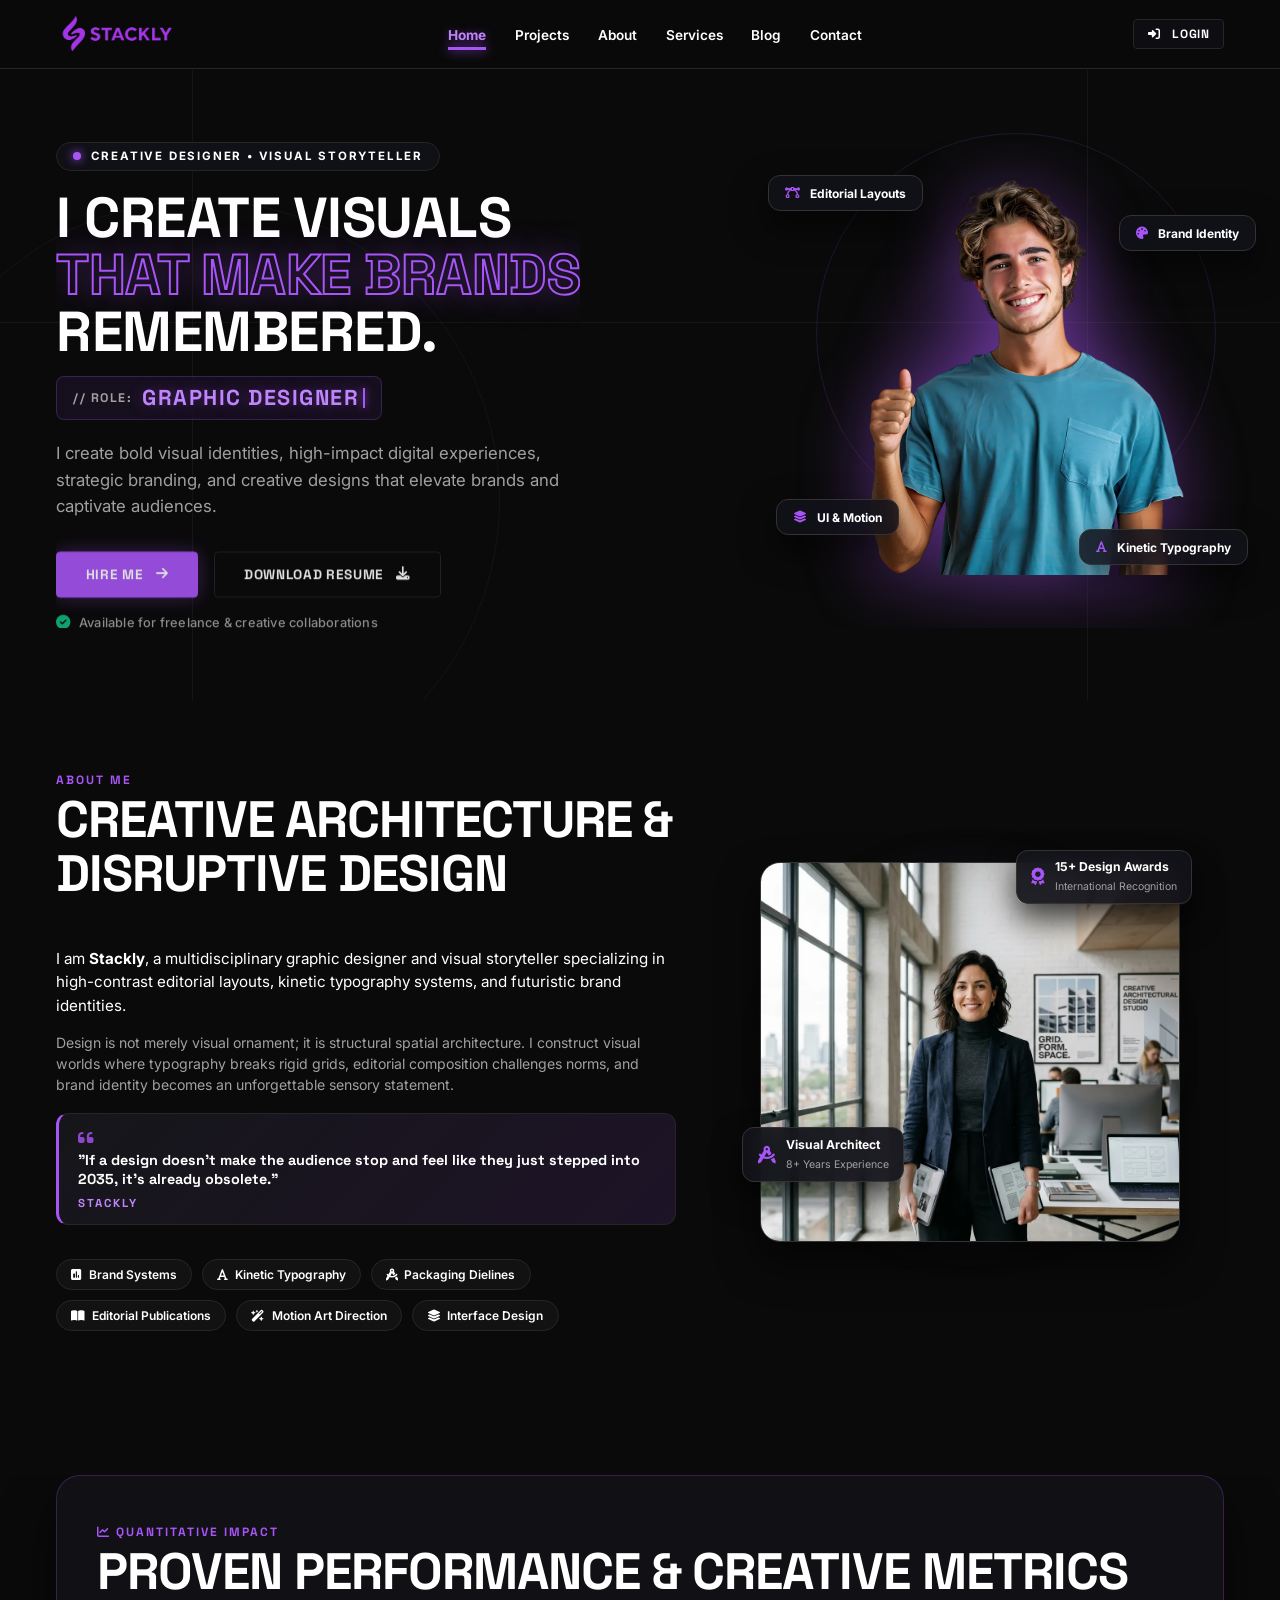
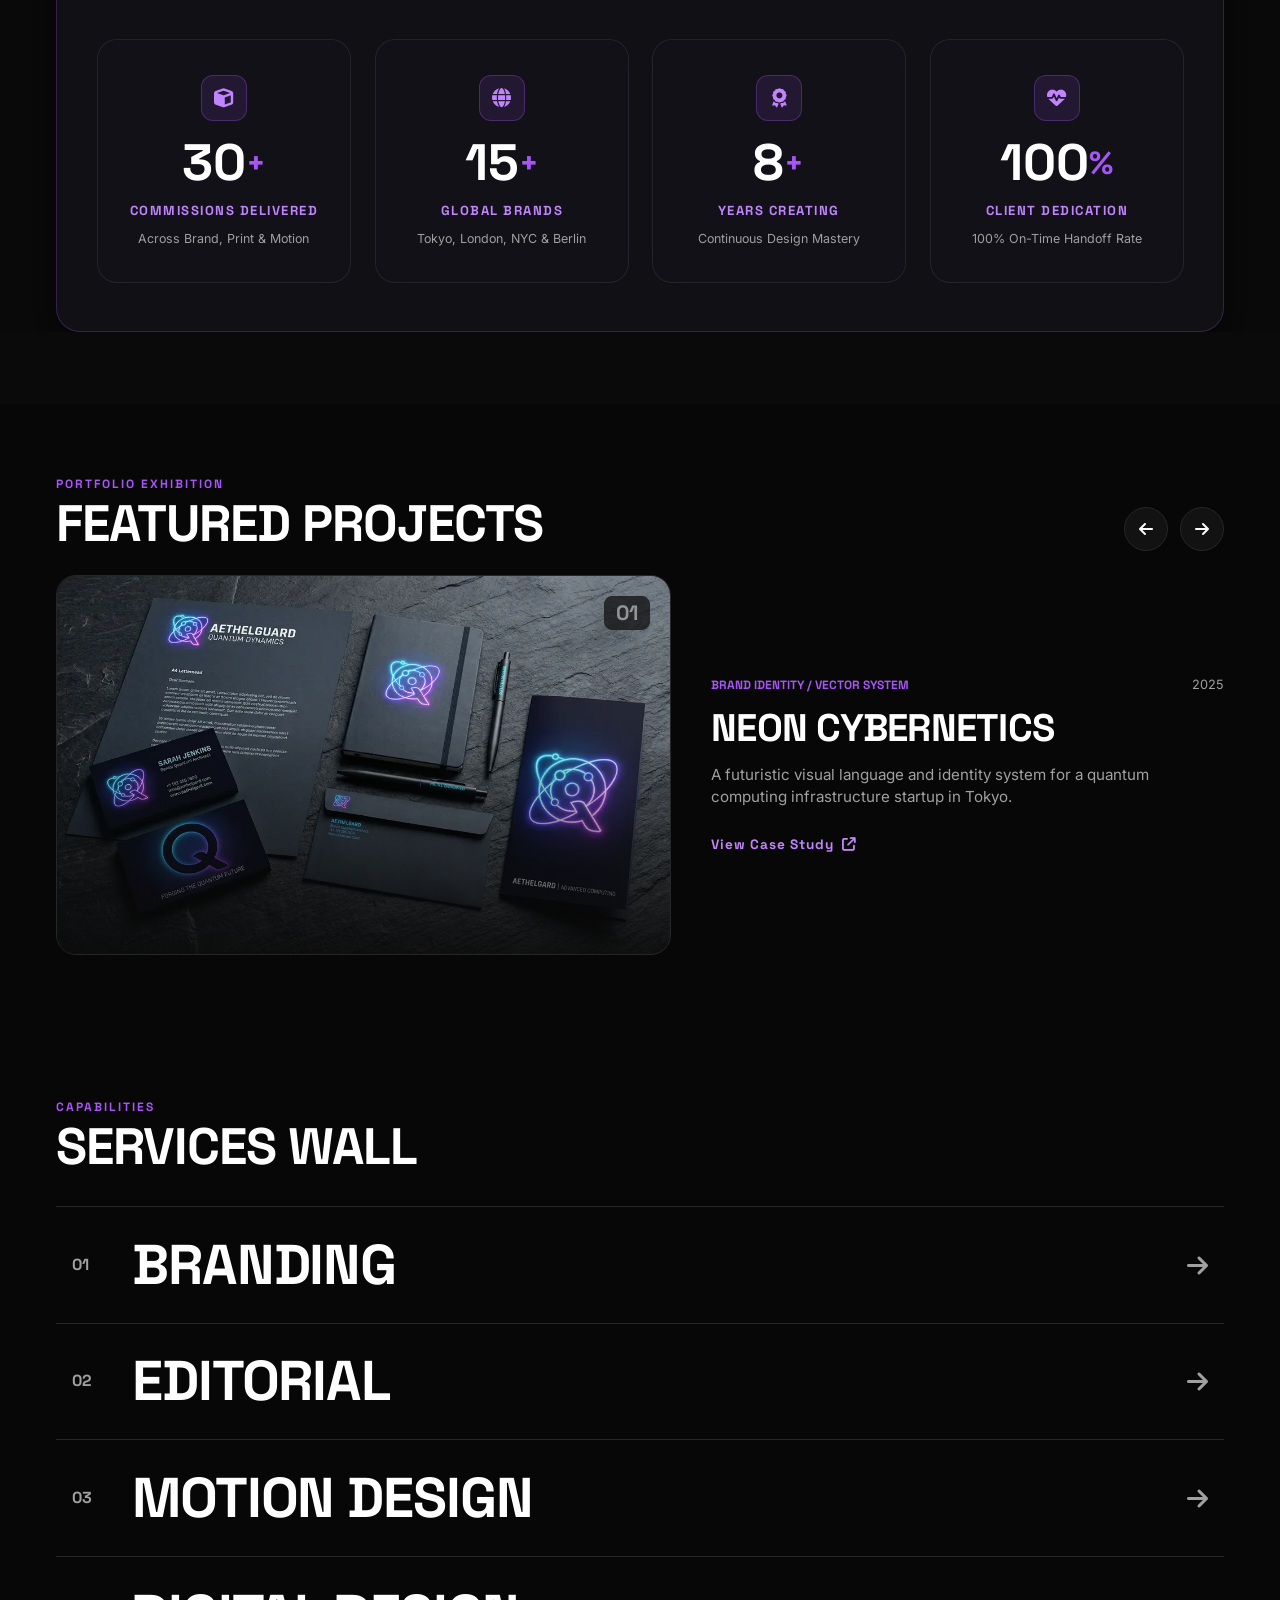
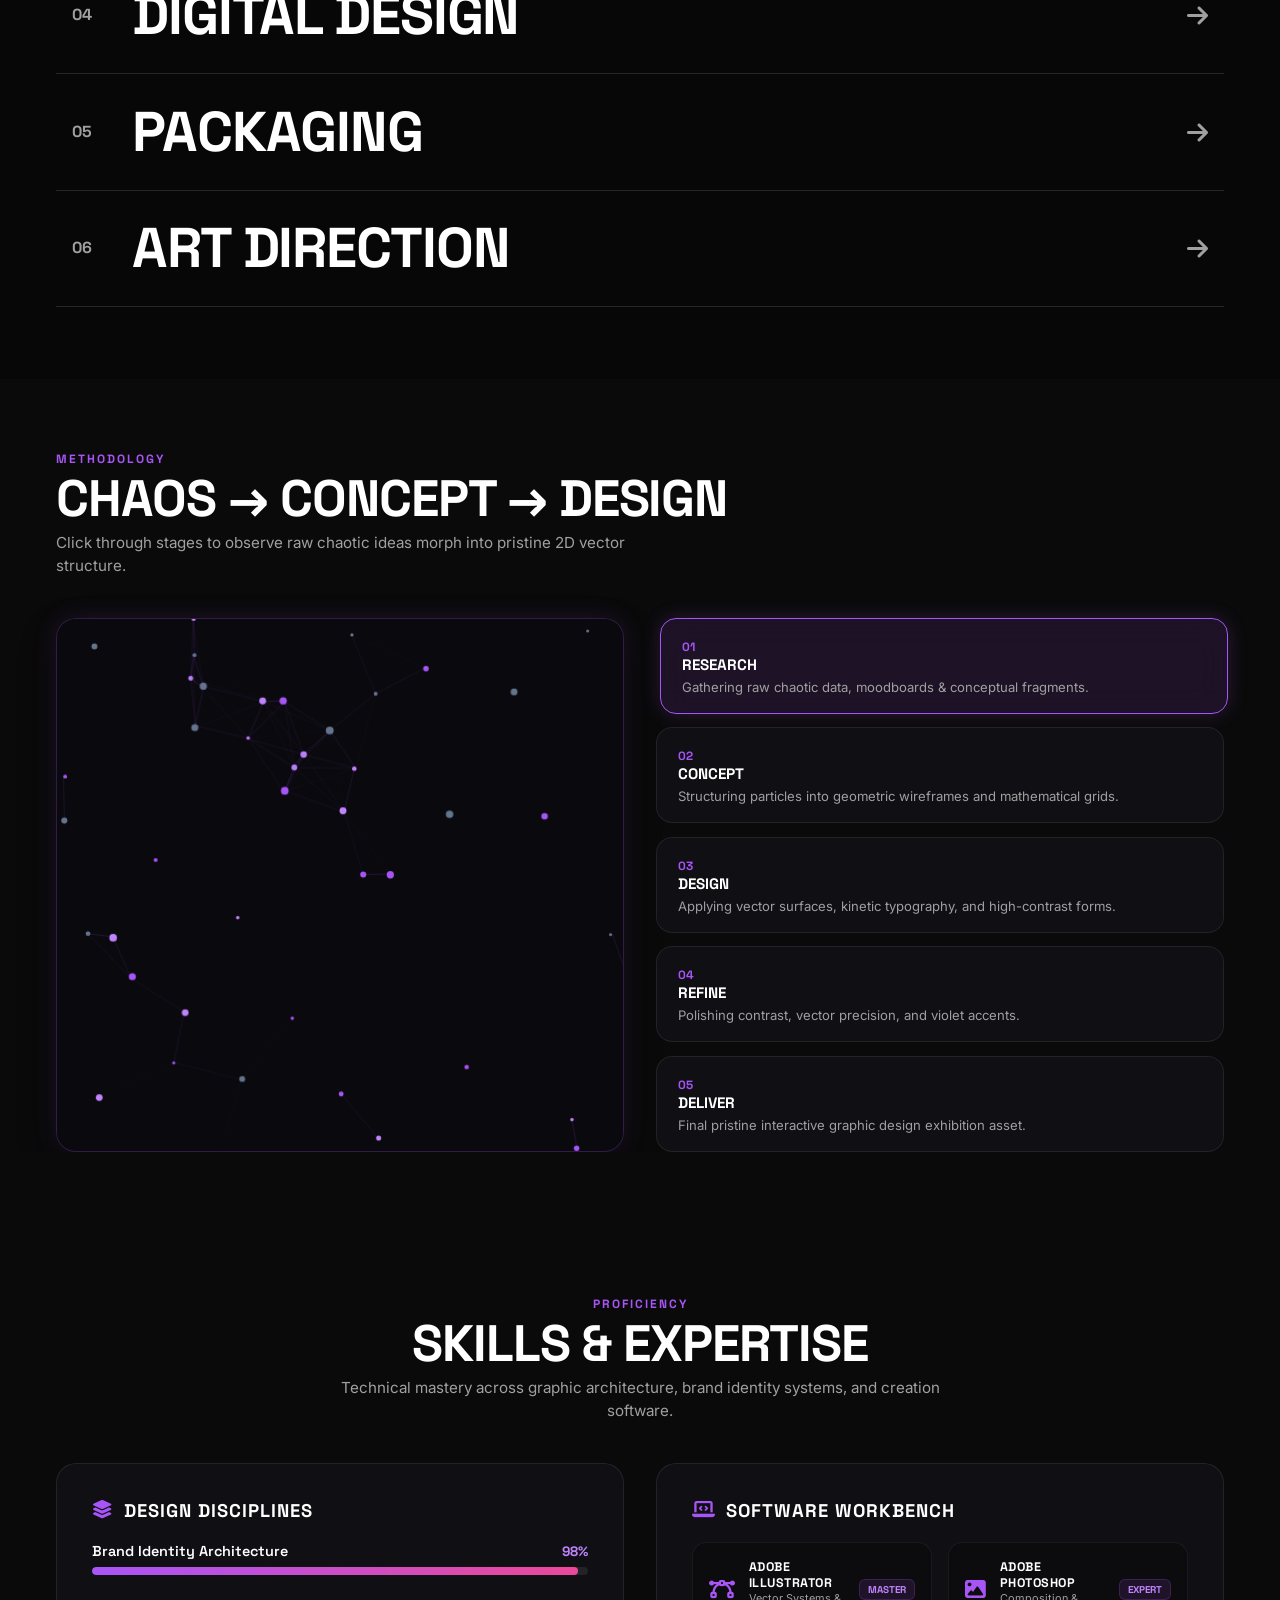
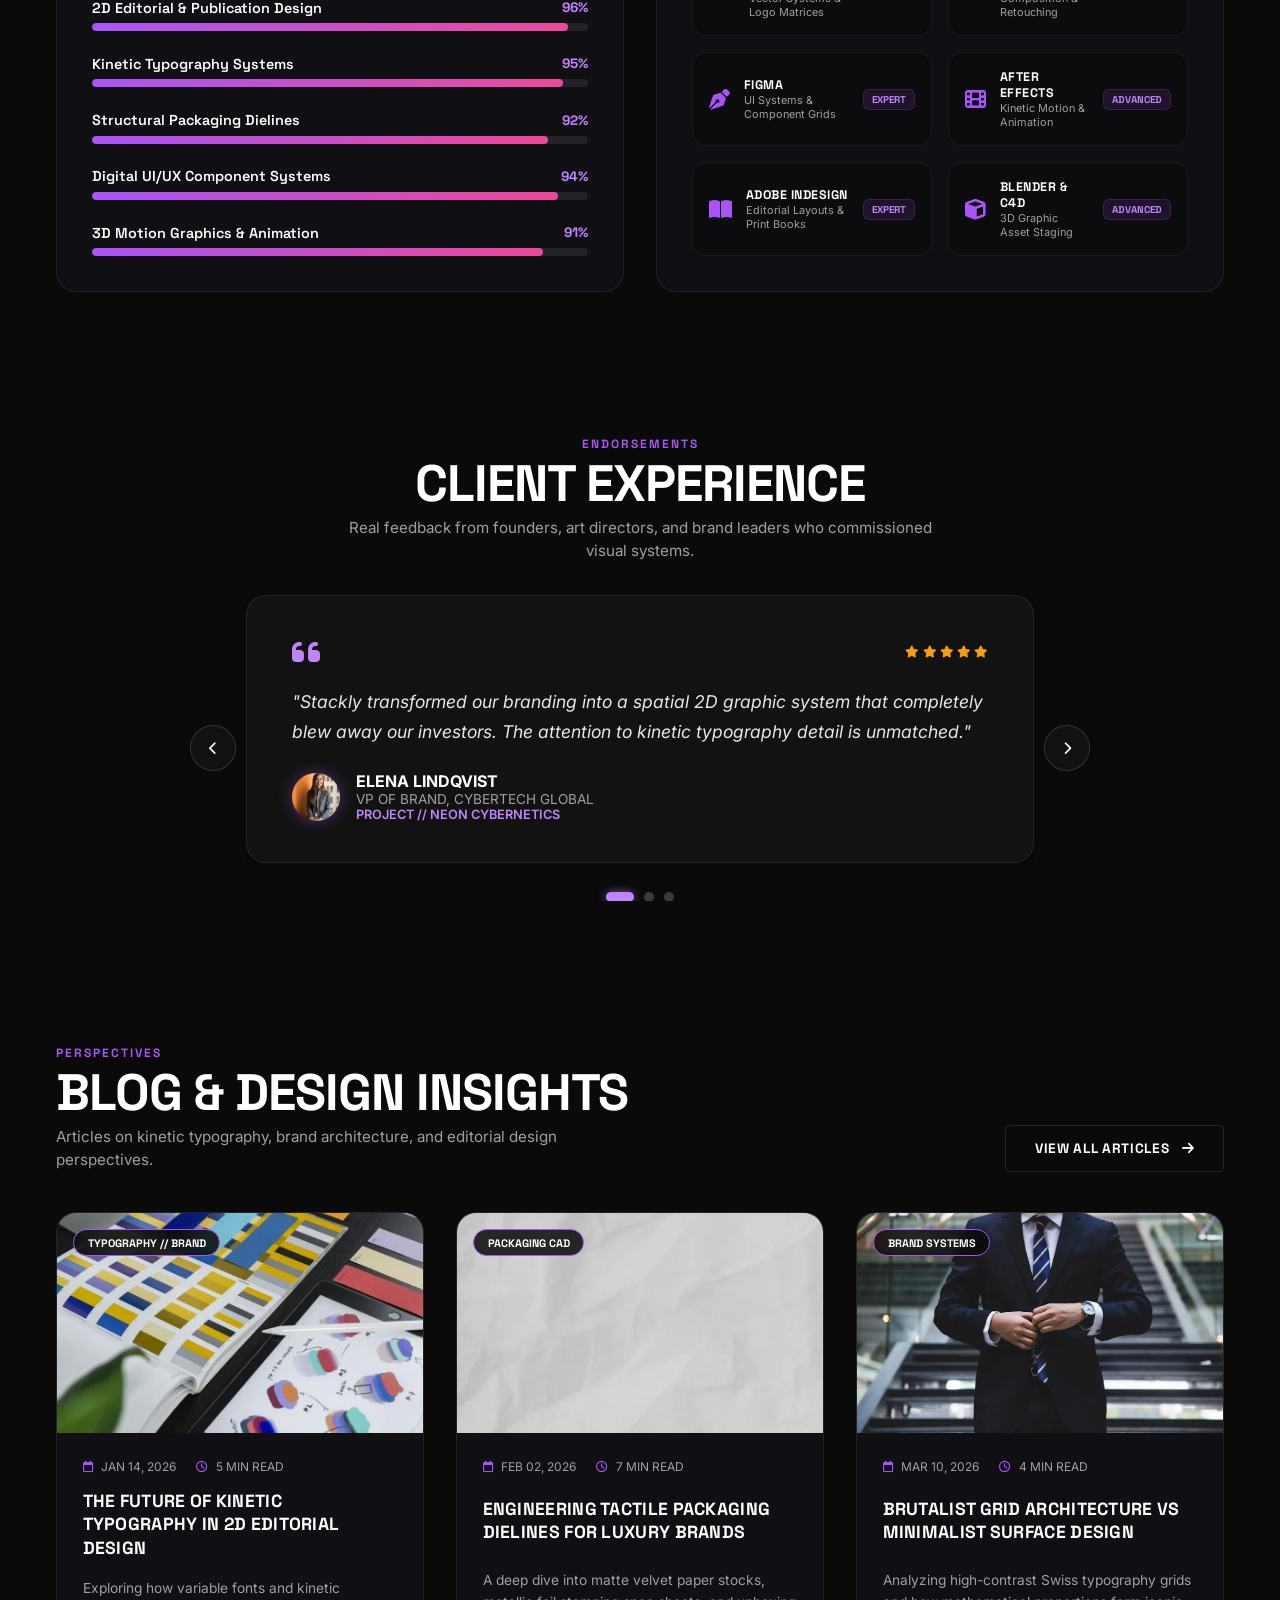
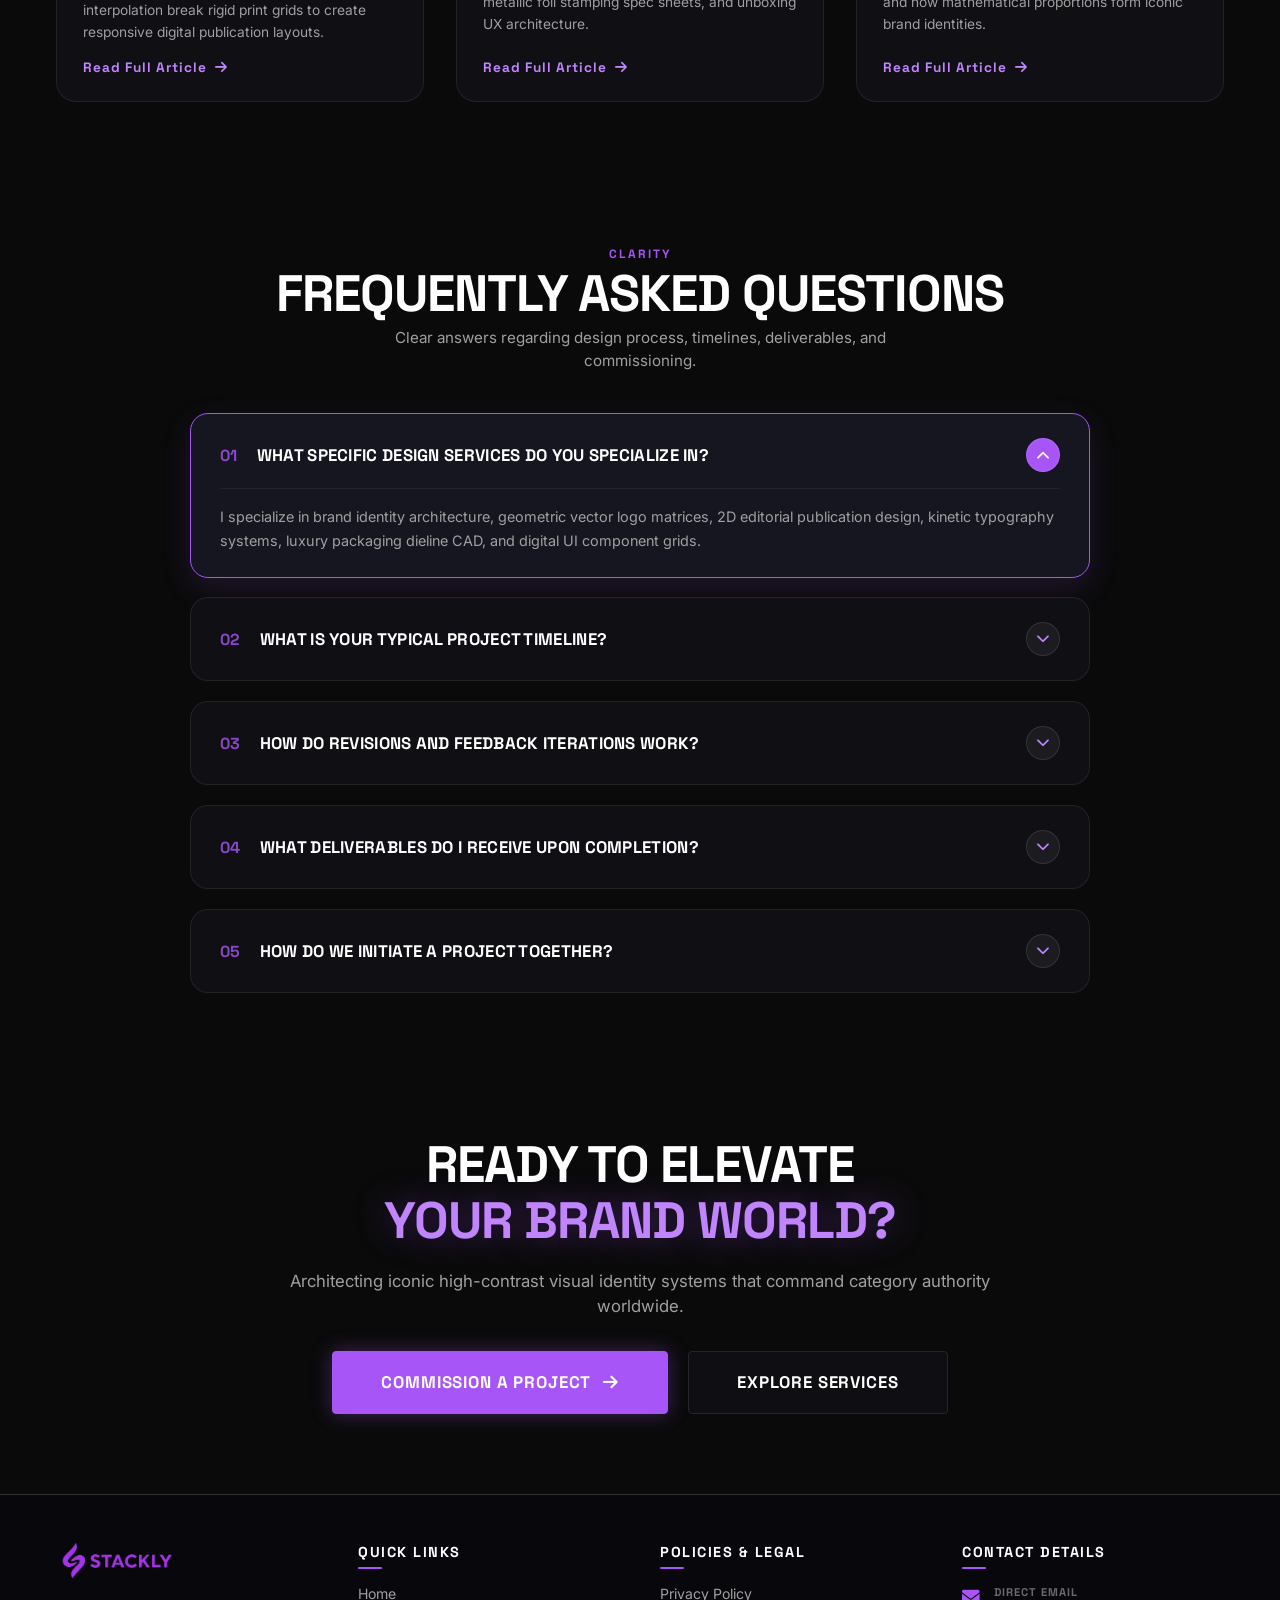
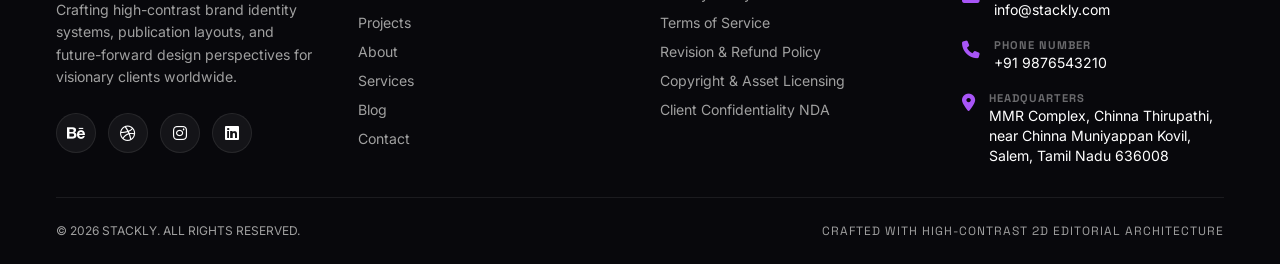
==== commit cb6ca01a: "hamburger fixes" ====
--- a/index.html
+++ b/index.html
@@ -37,6 +37,15 @@
 </div>
 <script>
       (function() {
+        if (sessionStorage.getItem('isReturningFrom404') === 'true') {
+          var preloader = document.getElementById('preloader');
+          if (preloader) {
+            preloader.style.display = 'none';
+            preloader.classList.add('preloader-hidden');
+          }
+          document.body.style.overflow = '';
+          return;
+        }
         document.body.style.overflow = 'hidden';
         var fill = document.getElementById('preloader-fill');
         var counter = document.getElementById('preloader-counter');
@@ -764,6 +773,7 @@
 </div>
 </div>
 <button aria-label="Next Testimonial" class="slider-arrow-btn next-btn" id="home-t-next">
+<i class="fa-solid fa-chevron-right"></i>
 </button>
 <div class="slider-dots-nav">
 <span class="slider-dot active" data-index="0"></span>
--- a/styles.css
+++ b/styles.css
@@ -36,8 +36,7 @@
   padding: 0;
 }
 
-html {
-  scroll-behavior: smooth;
+html, body {
   overflow-x: hidden;
 }
 
@@ -58,21 +57,27 @@
 /* CONTINUOUS SMOOTH SCROLL CONTAINER & SECTIONS */
 .snap-container {
   width: 100%;
-  min-height: 100vh;
+  min-height: auto !important;
   position: relative;
-  overflow-x: hidden;
+  overflow-x: hidden !important;
+  overflow-y: visible !important;
+  height: auto !important;
 }
 
 .snap-section {
   width: 100%;
-  height: auto;
+  height: auto !important;
+  min-height: auto !important;
   position: relative;
-  overflow: visible;
+  overflow-x: clip !important;
+  overflow-y: visible !important;
   display: flex;
   flex-direction: column;
   justify-content: center;
   padding: 4.5rem 0 3.5rem 0;
   box-sizing: border-box;
+  scrollbar-width: none !important;
+  -ms-overflow-style: none !important;
 }
 
 /* CUSTOM KINETIC CURSOR */
@@ -435,7 +440,7 @@
 .nav-link {
   font-size: 0.85rem;
   font-weight: 600;
-  color: var(--text-secondary);
+  color: #ffffff;
   transition: color 0.3s;
   position: relative;
   padding: 0.3rem 0;
@@ -502,8 +507,12 @@
   position: fixed;
   top: 0;
   left: 0;
-  width: 100vw;
+  right: 0;
+  bottom: 0;
+  width: 100%;
   height: 100vh;
+  height: 100dvh;
+  height: -webkit-fill-available;
   background-color: rgba(10, 10, 15, 0.98);
   backdrop-filter: blur(25px);
   -webkit-backdrop-filter: blur(25px);
@@ -514,6 +523,7 @@
   visibility: hidden;
   transition: opacity 0.35s ease, visibility 0.35s ease;
   overflow-y: auto;
+  -webkit-overflow-scrolling: touch;
 }
 
 .mobile-nav-overlay.active {
@@ -526,8 +536,10 @@
   width: 100%;
   max-width: 480px;
   min-height: 100%;
+  min-height: 100dvh;
+  min-height: -webkit-fill-available;
   margin: 0 auto;
-  padding: 2.5rem 2rem;
+  padding: 1.25rem 1.5rem calc(1.5rem + env(safe-area-inset-bottom, 0px)) 1.5rem;
   display: flex;
   flex-direction: column;
   justify-content: space-between;
@@ -538,9 +550,9 @@
   display: flex;
   justify-content: space-between;
   align-items: center;
-  padding-bottom: 1.25rem;
+  padding-bottom: 0.85rem;
   border-bottom: 1px solid rgba(255, 255, 255, 0.08);
-  margin-bottom: 1.5rem;
+  margin-bottom: 1rem;
 }
 
 .mobile-nav-header .brand-logo-img {
@@ -572,6 +584,7 @@
   display: flex;
   flex-direction: column;
   flex: 1;
+  justify-content: center;
 }
 
 .mobile-nav-links li {
@@ -581,18 +594,21 @@
 
 .mobile-link {
   font-family: var(--font-display);
-  font-size: 1.2rem;
+  font-size: clamp(1rem, 3.8vw, 1.15rem);
   font-weight: 600;
-  color: var(--text-secondary, #94a3b8);
+  color: #ffffff;
   display: block;
-  padding: 1.1rem 0;
+  padding: clamp(0.5rem, 1.6vh, 0.85rem) 0;
   text-decoration: none;
   transition: color 0.3s ease, padding-left 0.3s ease;
 }
 
-.mobile-link:hover,
+.mobile-link:hover {
+  color: #ffffff;
+}
+
 .mobile-link.active {
-  color: var(--accent-light, #c084fc);
+  color: var(--accent-light, #c084fc) !important;
   font-weight: 700;
   padding-left: 0.5rem;
 }
@@ -602,8 +618,9 @@
 }
 
 .mobile-nav-footer {
-  margin-top: 2.5rem;
-  padding-top: 1.5rem;
+  margin-top: auto;
+  padding-top: 1rem;
+  padding-bottom: max(0.5rem, env(safe-area-inset-bottom, 0px));
   border-top: 1px solid rgba(255, 255, 255, 0.08);
   width: 100%;
 }
@@ -614,12 +631,12 @@
   justify-content: center;
   gap: 0.6rem;
   width: 100%;
-  padding: 1rem 1.75rem;
+  padding: 0.85rem 1.5rem;
   border-radius: 50px;
   background: linear-gradient(135deg, var(--accent, #a855f7) 0%, #7e22ce 100%);
   color: #ffffff;
   font-family: var(--font-display);
-  font-size: 1rem;
+  font-size: 0.95rem;
   font-weight: 700;
   letter-spacing: 0.5px;
   text-decoration: none;
@@ -632,6 +649,27 @@
   transform: translateY(-2px);
   box-shadow: 0 15px 35px rgba(168, 85, 247, 0.5);
   color: #ffffff;
+}
+
+@media (max-height: 740px) {
+  .mobile-nav-content {
+    padding: 1rem 1.25rem calc(1rem + env(safe-area-inset-bottom, 0px)) 1.25rem;
+  }
+  .mobile-nav-header {
+    margin-bottom: 0.5rem;
+    padding-bottom: 0.5rem;
+  }
+  .mobile-link {
+    padding: 0.45rem 0;
+    font-size: 1rem;
+  }
+  .mobile-nav-footer {
+    padding-top: 0.75rem;
+  }
+  .mobile-login-btn {
+    padding: 0.75rem 1.25rem;
+    font-size: 0.9rem;
+  }
 }
 
 /* SECTIONS LAYOUT */
@@ -5977,7 +6015,7 @@
 .blog-hero-section {
   padding-top: 8rem;
   padding-bottom: 5rem;
-  min-height: 85vh;
+  min-height: auto;
   display: flex;
   align-items: center;
   position: relative;
@@ -8508,7 +8546,6 @@
   max-width: 100% !important;
   width: 100% !important;
   flex-shrink: 1 !important;
-  scroll-snap-align: start;
   border-radius: 20px;
   background: rgba(18, 18, 24, 0.85);
   backdrop-filter: blur(16px);
@@ -12297,11 +12334,9 @@
    Ensures single default window/body scrollbar top-to-bottom
    ========================================================================== */
 html {
-  scroll-behavior: smooth;
   width: 100%;
   max-width: 100vw;
-  overflow-x: hidden;
-  /* Natural browser default top-to-bottom page scrolling */
+  overflow-x: hidden !important;
 }
 
 body {
@@ -12324,29 +12359,39 @@
 .snap-container,
 main {
   width: 100%;
-  min-height: 100vh;
+  min-height: auto !important;
   position: relative;
   overflow-x: hidden !important;
   overflow-y: visible !important;
   height: auto !important;
 }
 
-/* Contain AOS transform offsets inside sections without creating scroll containers */
+/* Ensure sections never create independent scrollbars or scroll containers */
 .snap-section,
 section {
   position: relative;
-  overflow-x: hidden !important;
-}
-
-/* Contain AOS transform offsets before animation */
+  overflow-x: clip !important;
+  overflow-y: visible !important;
+  height: auto !important;
+  min-height: auto !important;
+  scrollbar-width: none !important;
+  -ms-overflow-style: none !important;
+}
+
+/* Contain AOS transform offsets before animation without scroll impact */
+[data-aos] {
+  will-change: transform, opacity;
+}
+
 [data-aos]:not(.aos-animate) {
   pointer-events: none !important;
 }
 
-/* Suppress any secondary container scrollbars */
+/* Suppress all secondary section and container scrollbars */
 .snap-container::-webkit-scrollbar,
 main::-webkit-scrollbar,
 section::-webkit-scrollbar,
+.snap-section::-webkit-scrollbar,
 div:not(.chat-menu):not(.chat-list):not(.chat-messages):not(
     .article-modal-overlay
   ):not(.article-modal-card):not(.horizontal-process-track)::-webkit-scrollbar {
@@ -13815,3 +13860,92 @@
   }
 }
 
+/* ==========================================================================
+   COMPLETE ELIMINATION OF SECTION-LEVEL SCROLLING (WINDOW-ONLY SCROLLING)
+   ========================================================================== */
+html {
+  overflow-x: hidden !important;
+  overflow-y: auto !important;
+  height: auto !important;
+  min-height: 100% !important;
+  max-height: none !important;
+}
+
+body {
+  overflow-x: hidden !important;
+  overflow-y: visible !important;
+  height: auto !important;
+  min-height: 100% !important;
+  max-height: none !important;
+}
+
+.snap-container,
+main,
+section,
+.snap-section,
+.hero-section,
+.about-section,
+.projects-section,
+.services-section,
+.exhibition-section,
+.workbench-section,
+.testimonials-section,
+.lab-section,
+.contact-section,
+.pricing-section,
+.blog-section,
+.blog-cta-section,
+.blueprints-section,
+.podcast-section,
+.bookshelf-section,
+.map-section,
+.faq-section,
+.process-horizontal-section,
+.contact-visual-cards-section,
+.contact-process-section,
+.projects-hero-section,
+.featured-project-section,
+.categories-section,
+.worlds-section,
+.journey-section,
+.stats-section,
+.experimental-section,
+.archive-section,
+.impact-section,
+.stats-banner-section,
+.how-i-work-section,
+.skills-section,
+.blog-insights-section,
+.manifesto-section,
+.clients-section,
+.awards-section,
+.scope-comparison-section,
+.ongoing-projects-section,
+.section-container,
+.hero-content,
+.about-story-grid,
+.projects-masonry,
+.services-grid-page,
+.process-interactive-split {
+  overflow: visible !important;
+  overflow-y: visible !important;
+  overflow-x: hidden !important;
+  height: auto !important;
+  max-height: none !important;
+  min-height: auto !important;
+  scroll-snap-align: none !important;
+  scroll-snap-stop: normal !important;
+  overscroll-behavior: auto !important;
+  contain: none !important;
+}
+
+.snap-container::-webkit-scrollbar,
+main::-webkit-scrollbar,
+section::-webkit-scrollbar,
+.snap-section::-webkit-scrollbar {
+  display: none !important;
+  width: 0 !important;
+  height: 0 !important;
+}
+
+
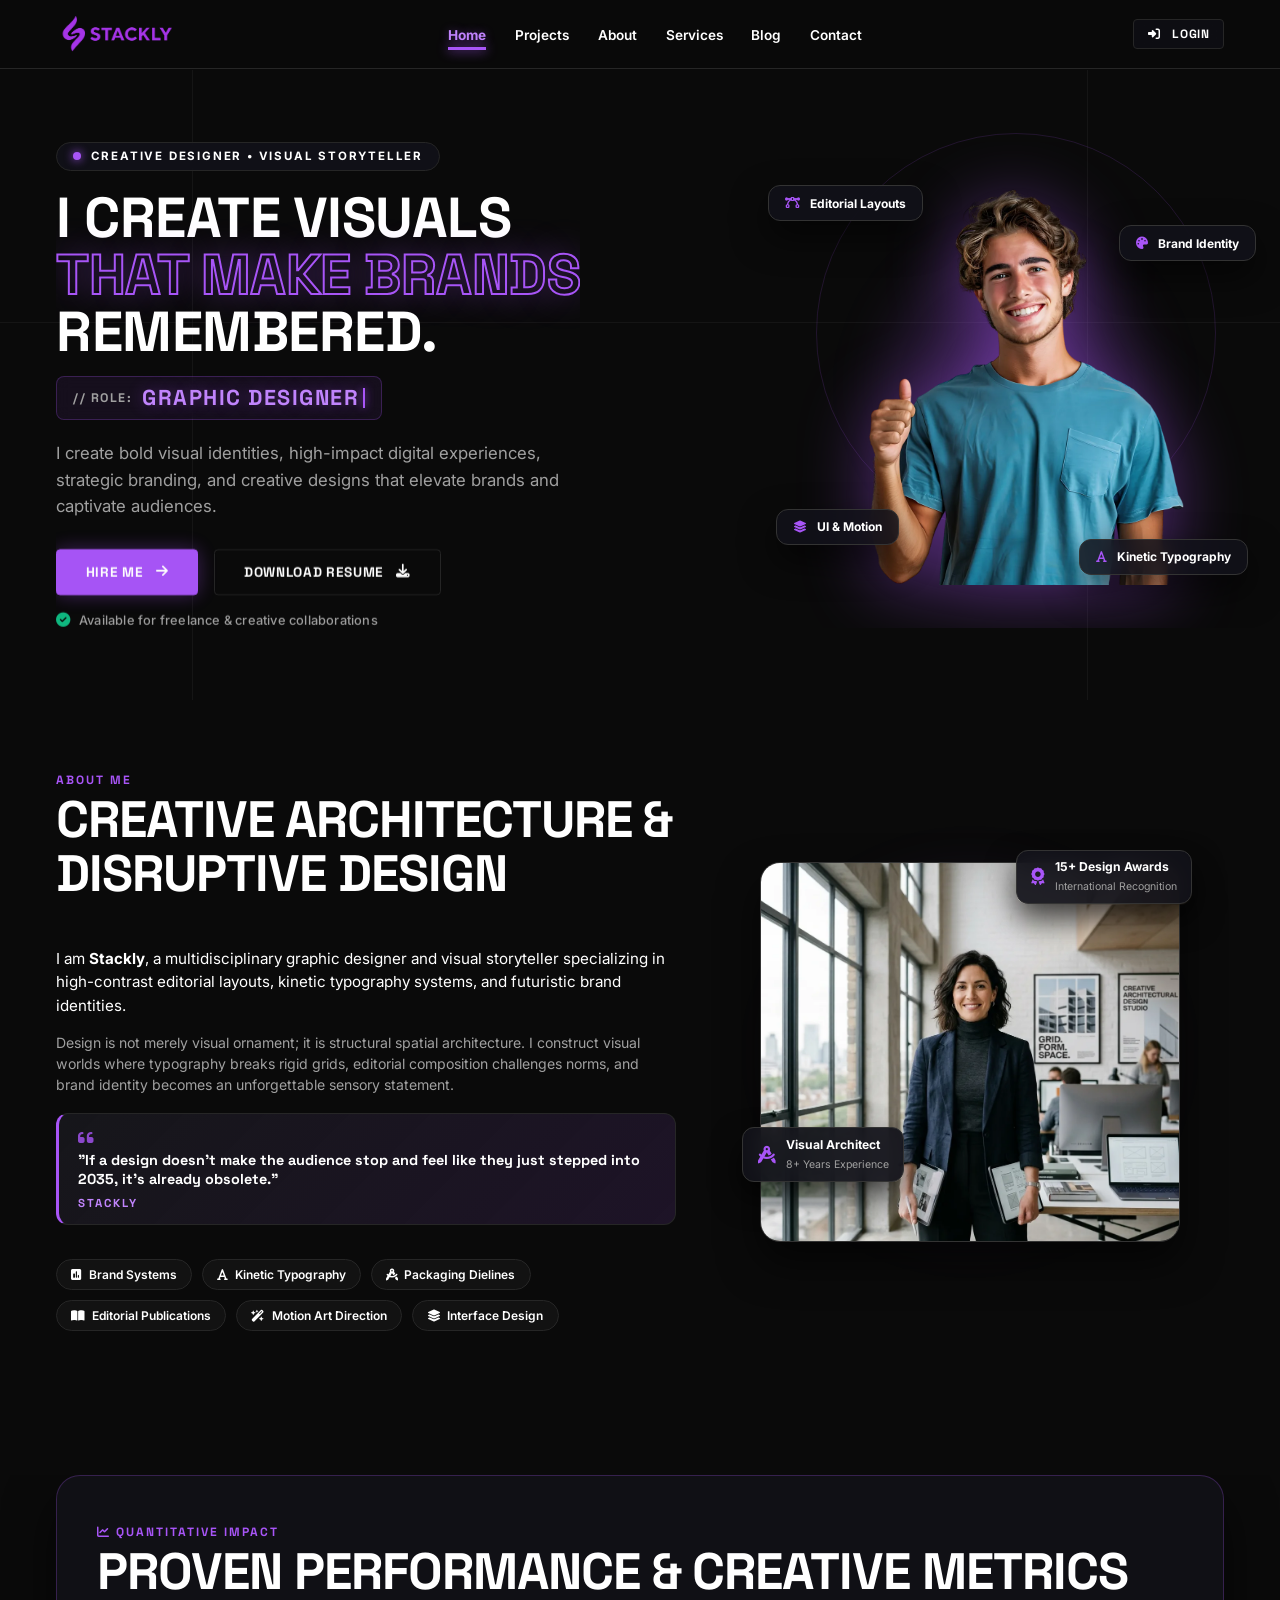
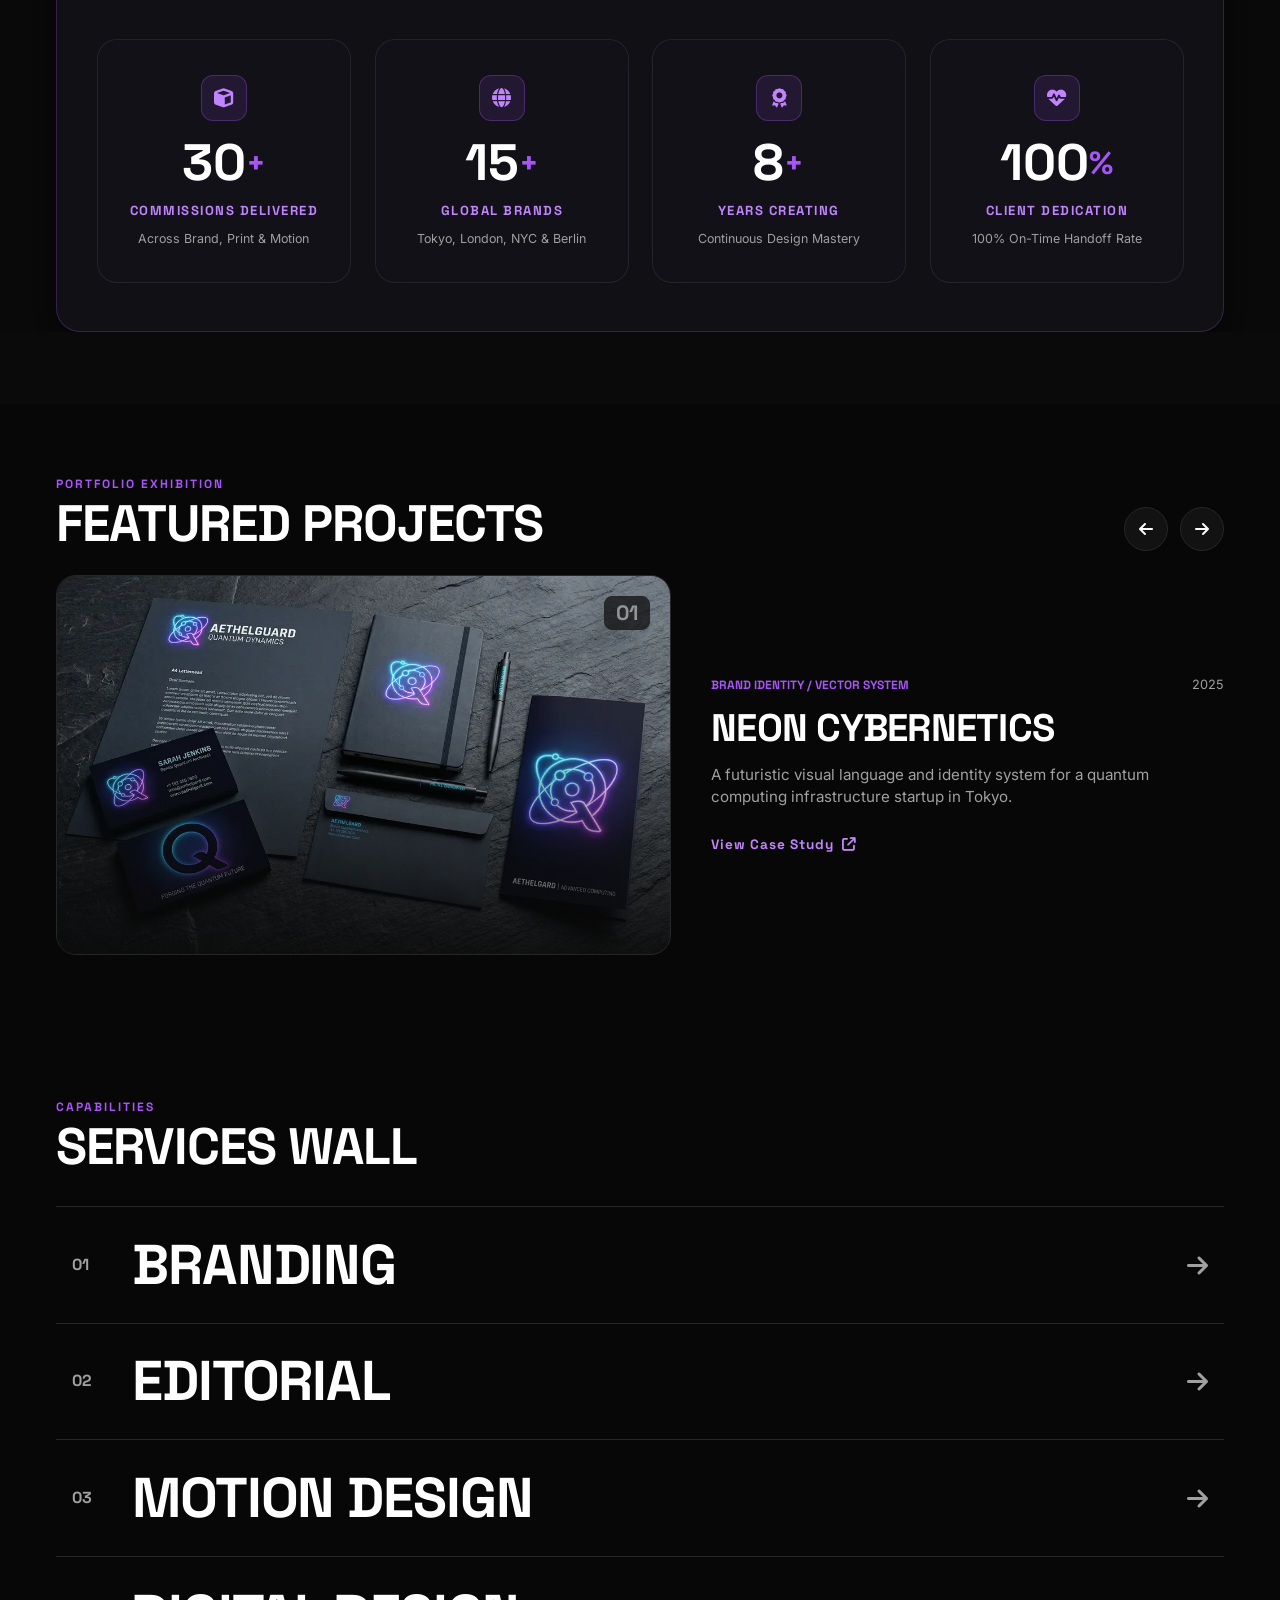
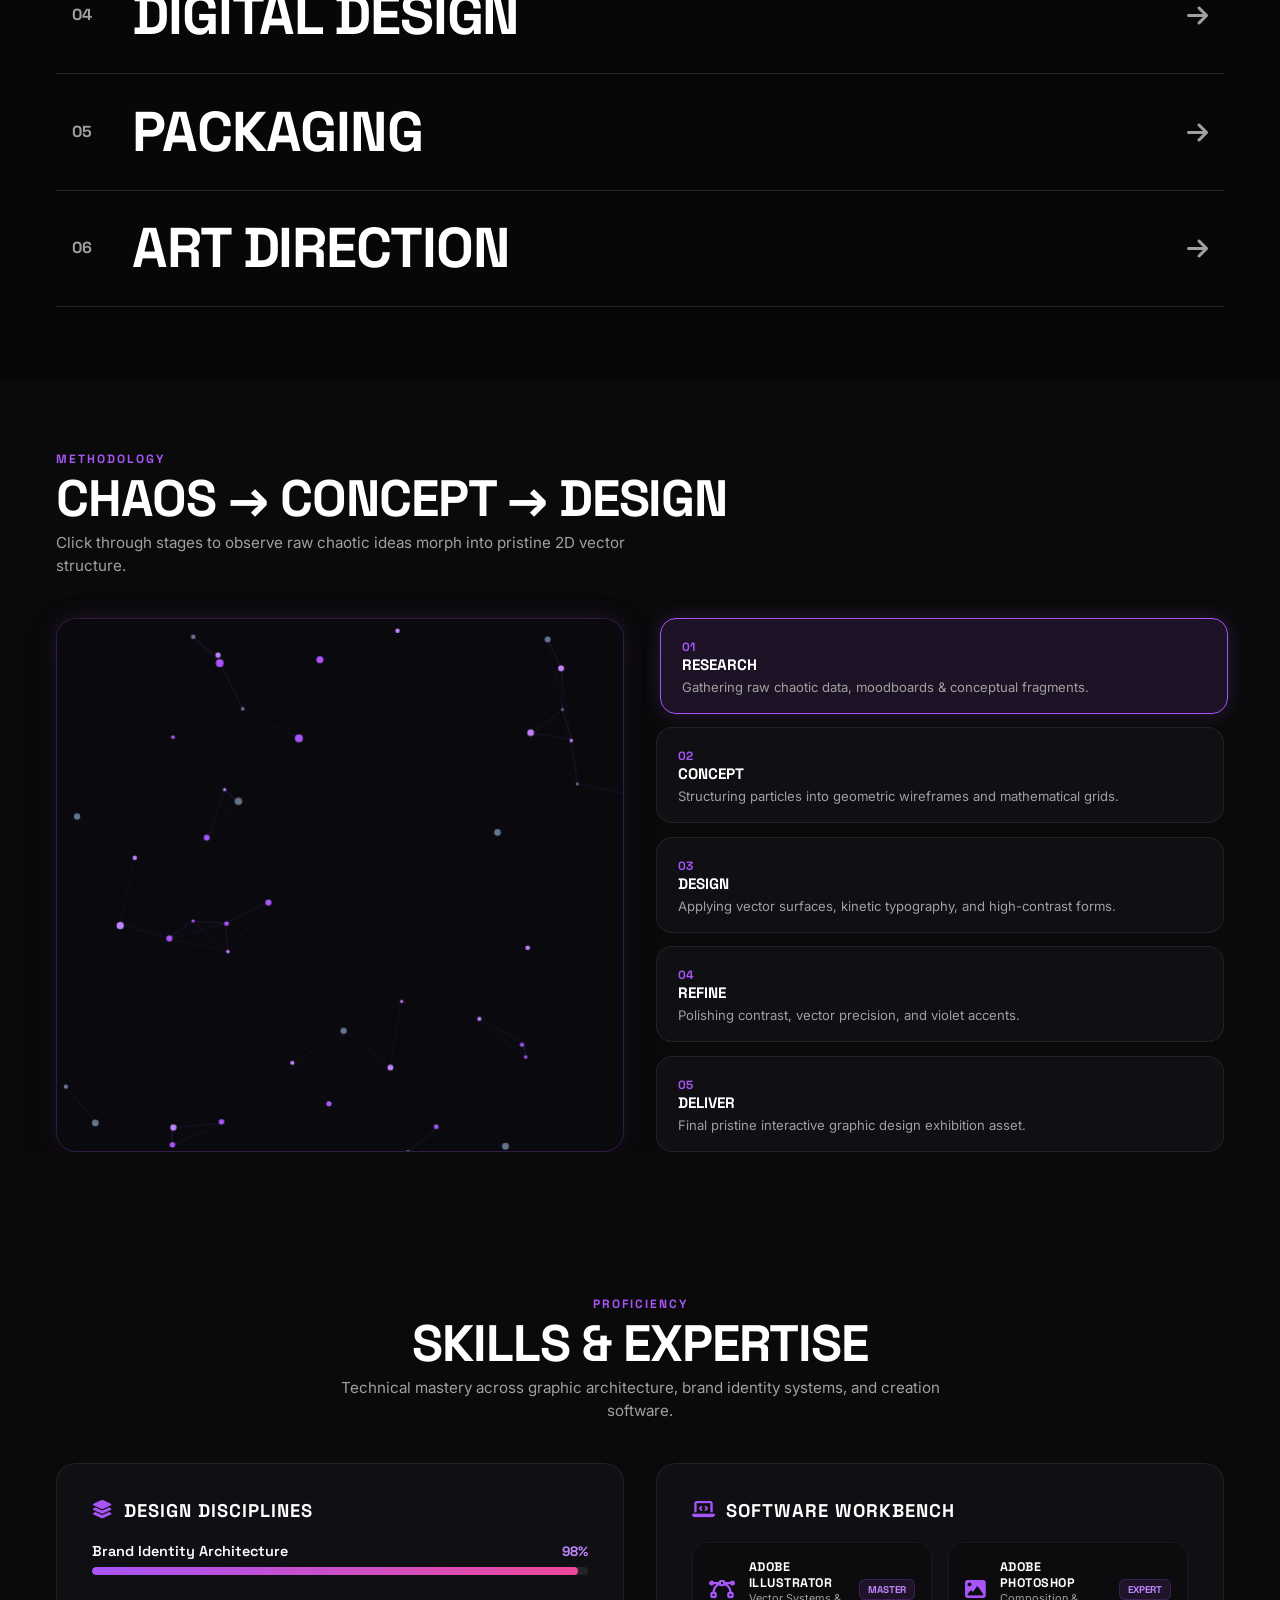
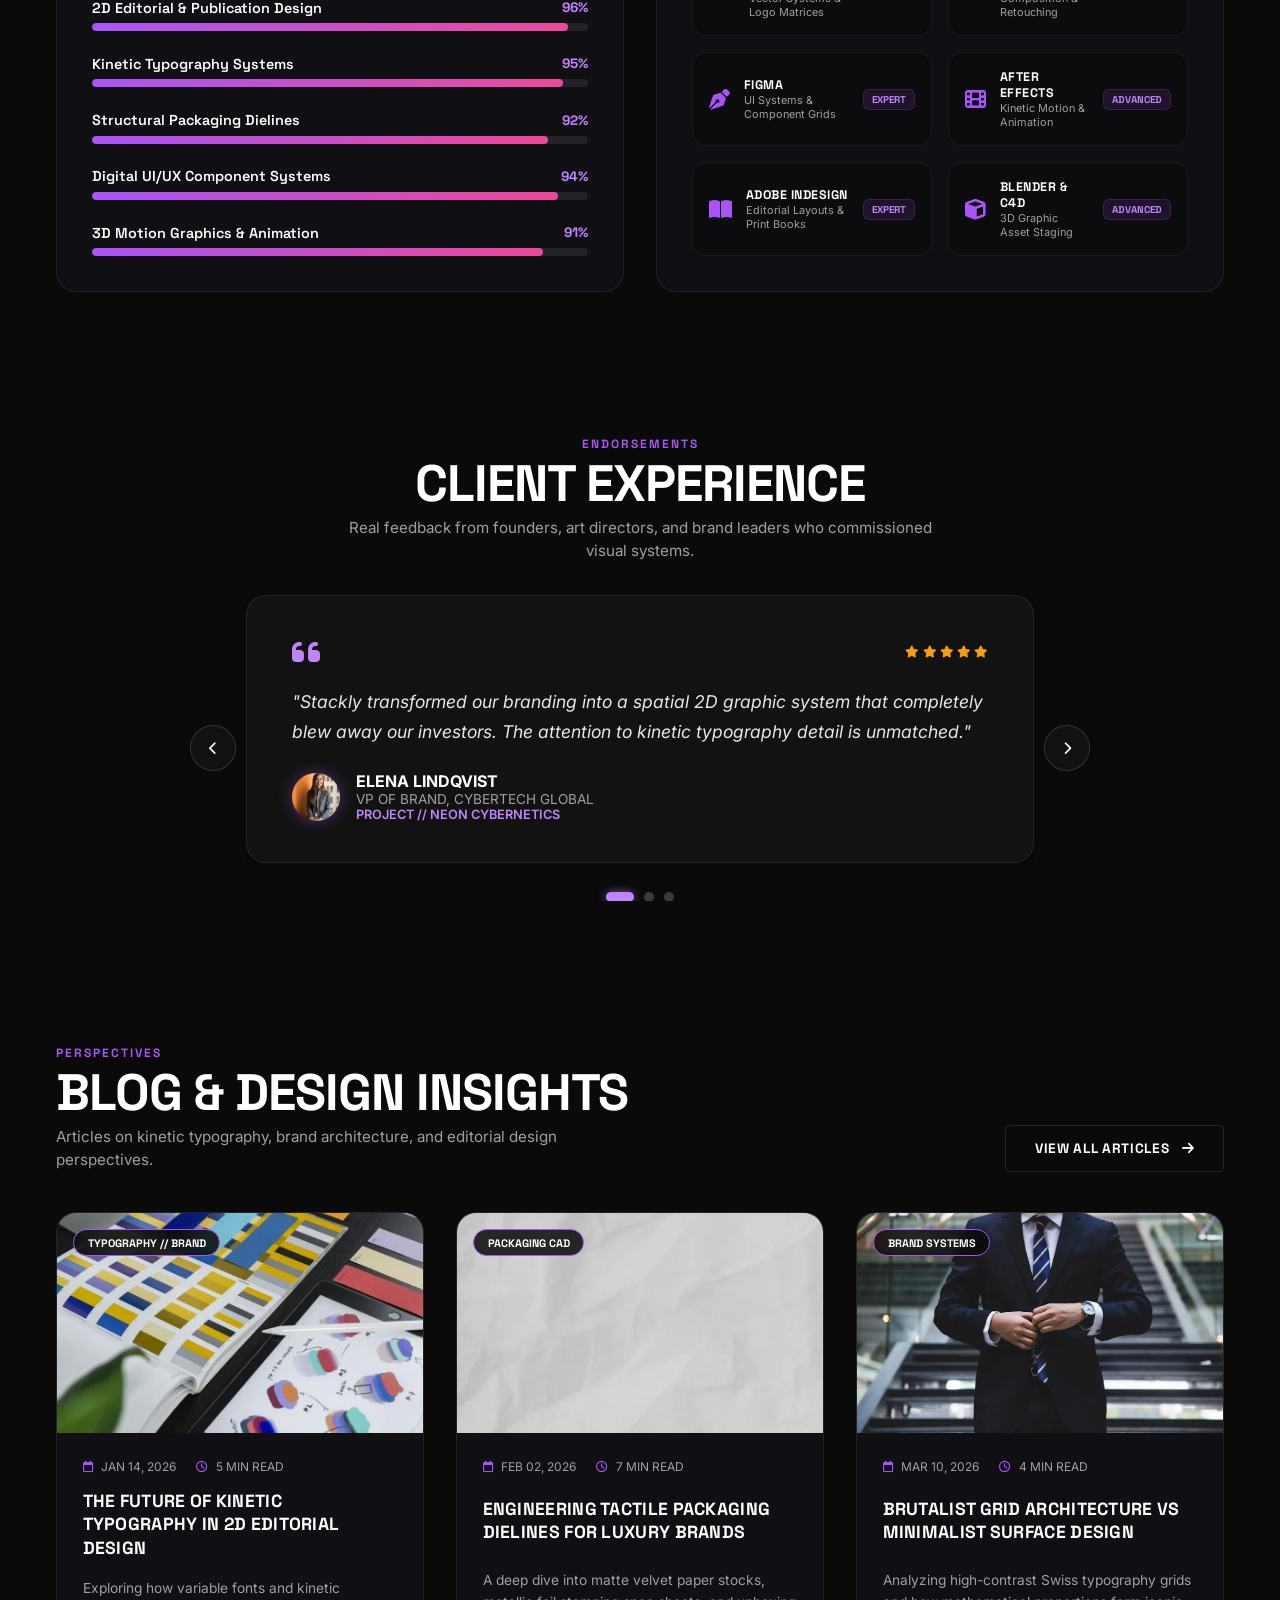
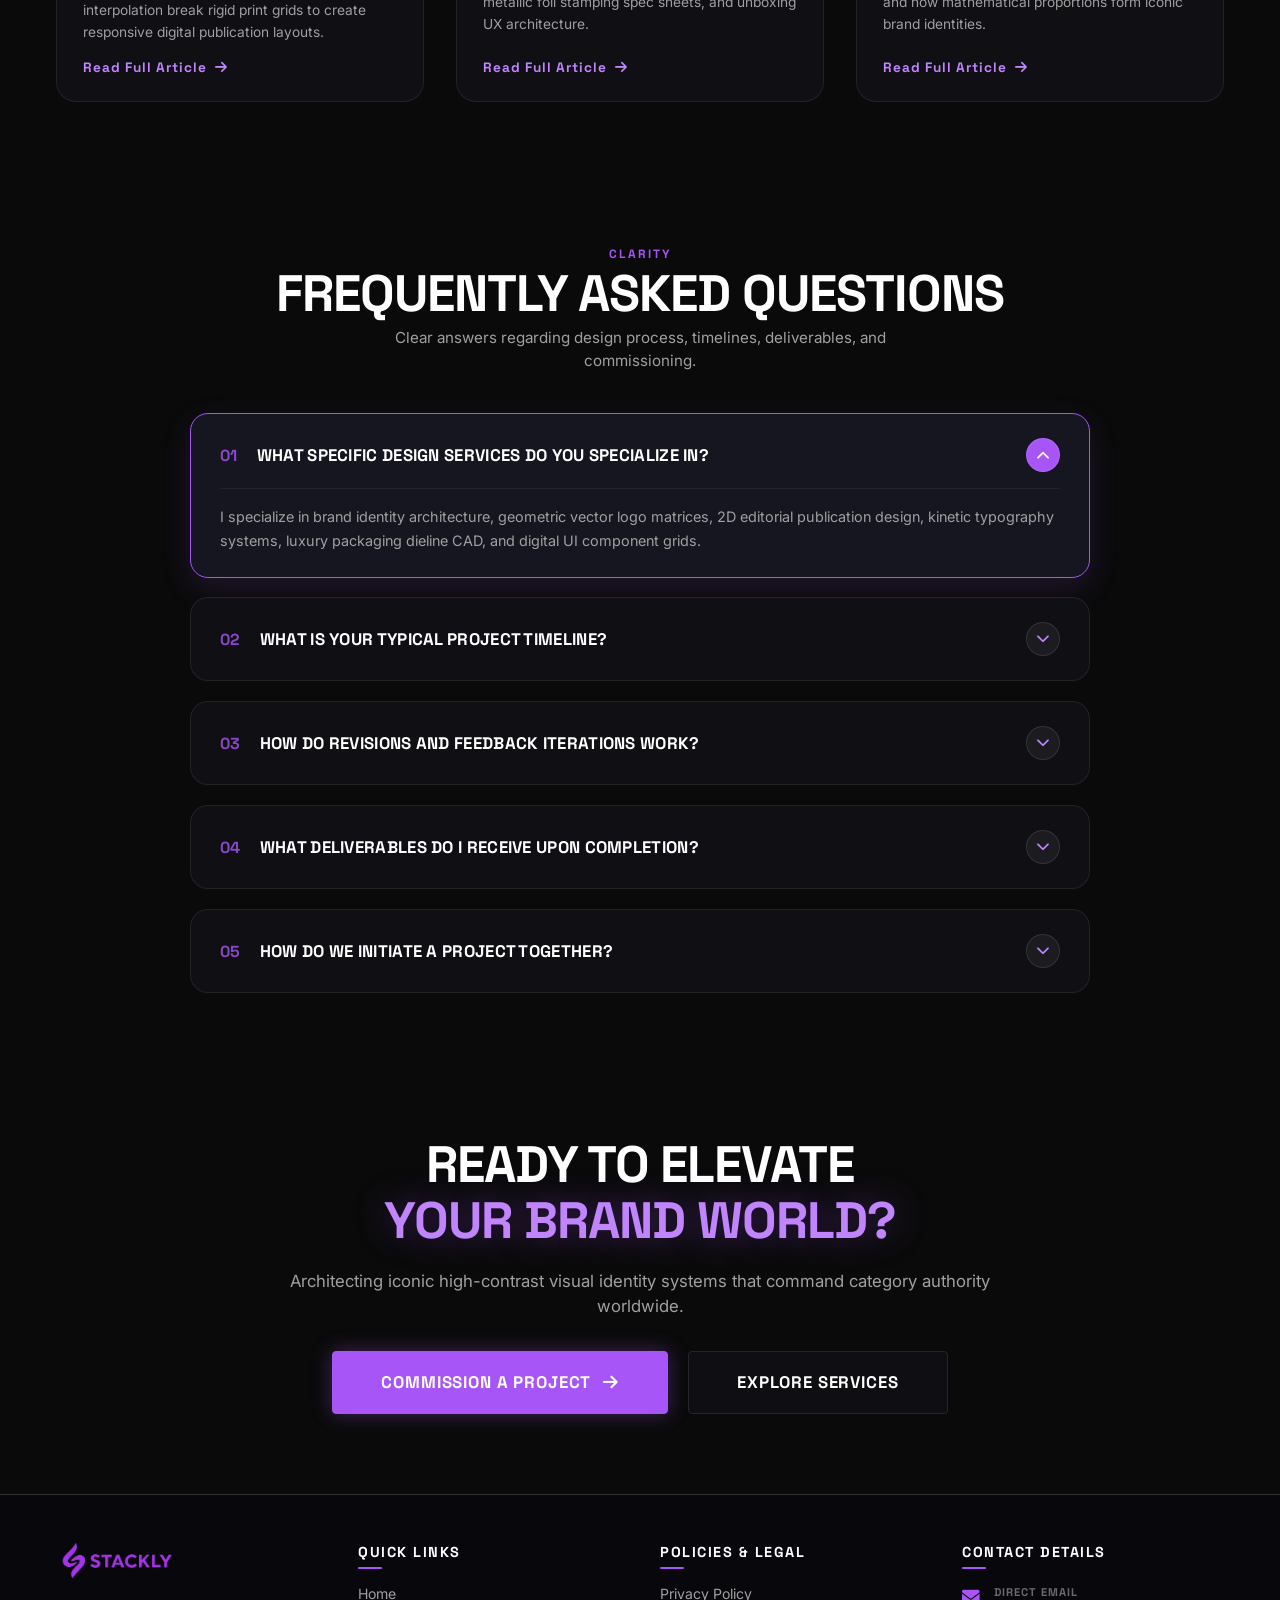
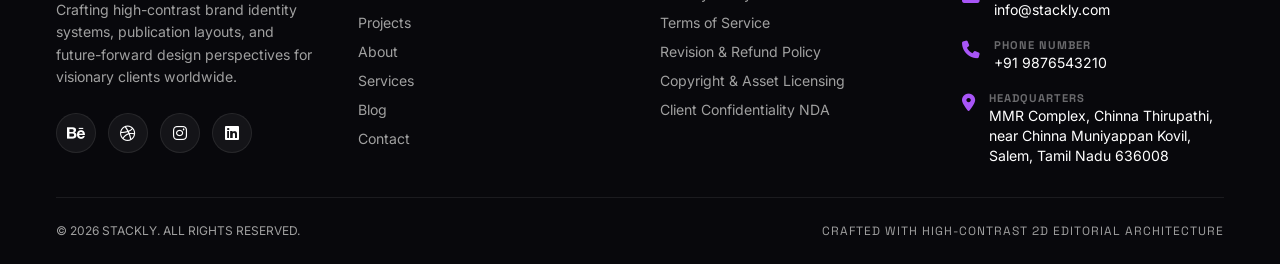
==== commit 5979eb78: "hamburger fixes" ====
--- a/index.html
+++ b/index.html
@@ -153,7 +153,7 @@
 <div class="grid-line line-v2"></div>
 <div class="grid-line line-h1"></div>
 <div class="vector-circle circle-1"></div>
-<div class="vector-circle circle-2"></div>
+
 </div>
 <div class="hero-content">
 <!-- Integrated Human PNG with transparent overlay parallax -->
--- a/styles.css
+++ b/styles.css
@@ -795,10 +795,11 @@
 .hero-human-wrapper {
   position: absolute;
   right: 5%;
-  top: 48%;
+  top: 50%;
   transform: translateY(-50%);
   width: 400px;
   height: 500px;
+  max-height: 80vh;
   z-index: 10;
   display: flex !important;
   align-items: center;
@@ -812,6 +813,7 @@
 .hero-human-img {
   width: 100%;
   height: 100%;
+  max-height: 100%;
   object-fit: contain;
   filter: drop-shadow(0 10px 35px rgba(168, 85, 247, 0.45));
   position: relative;
